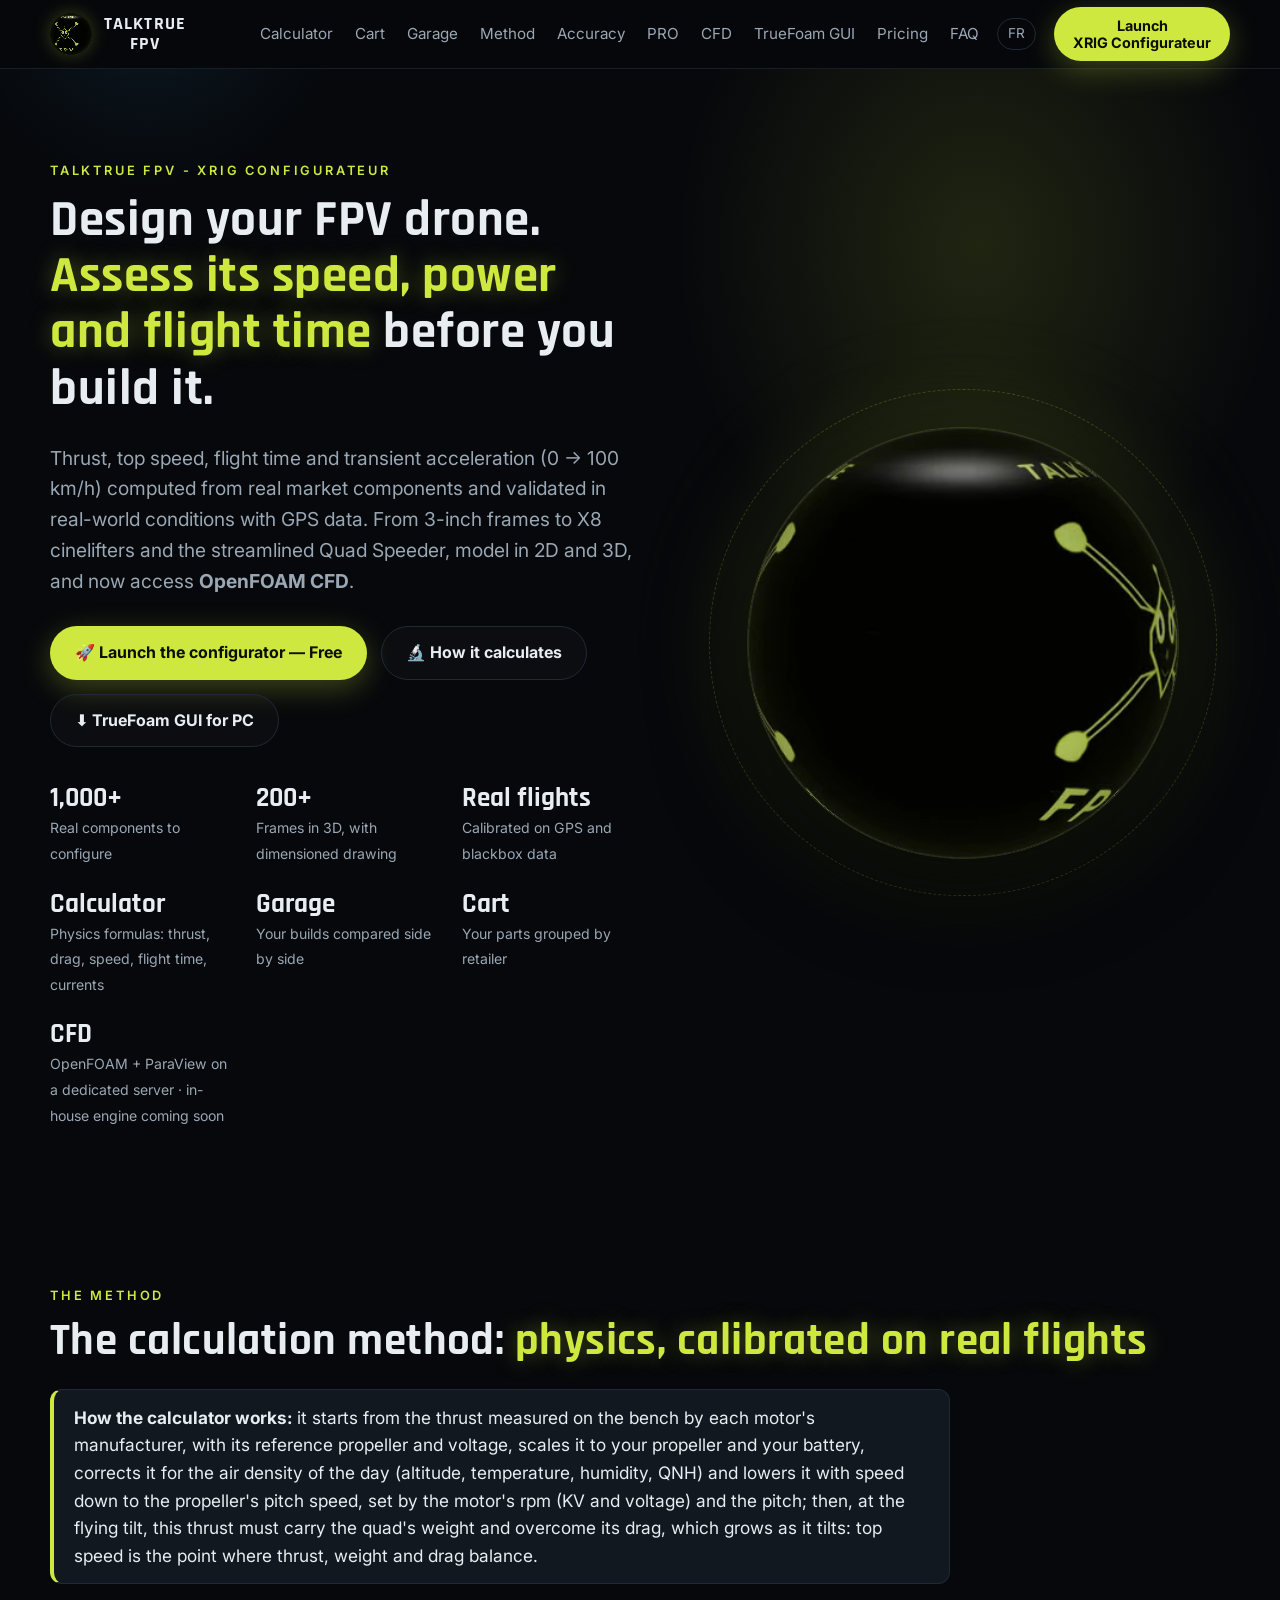
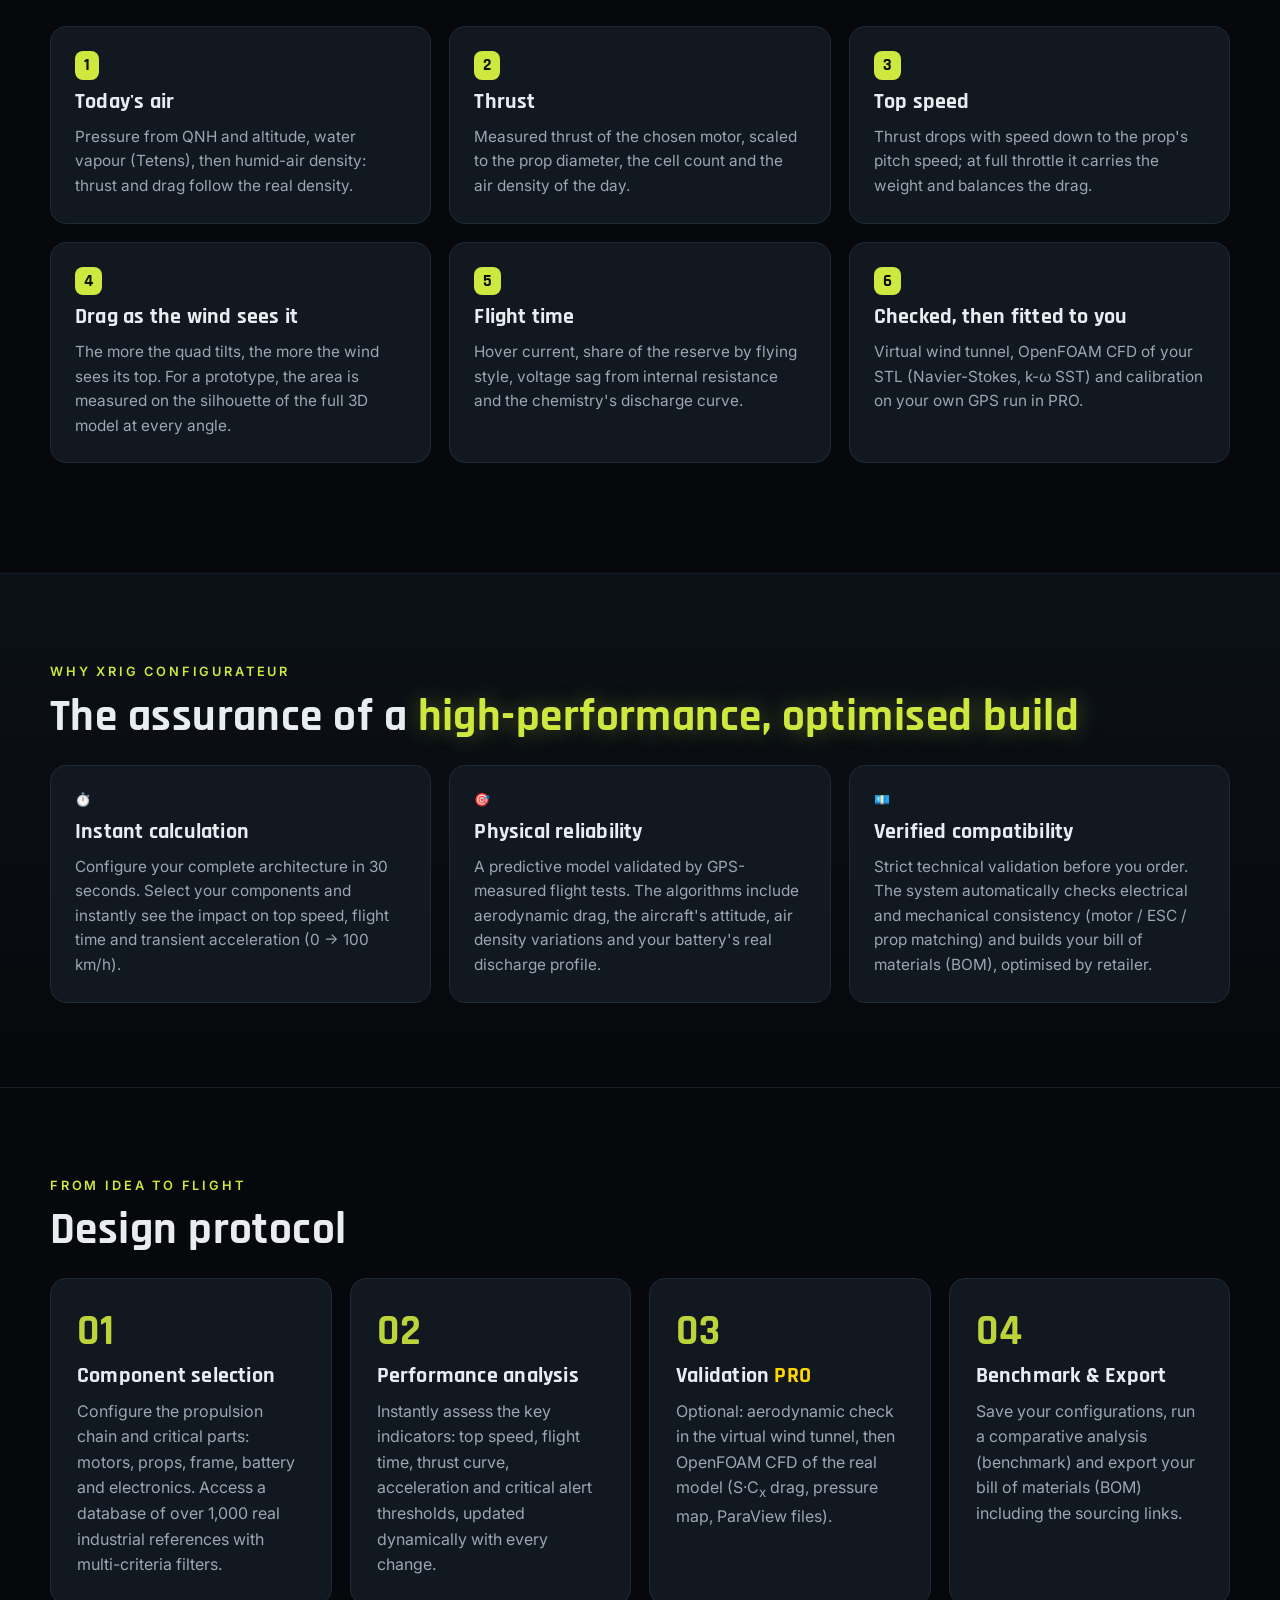
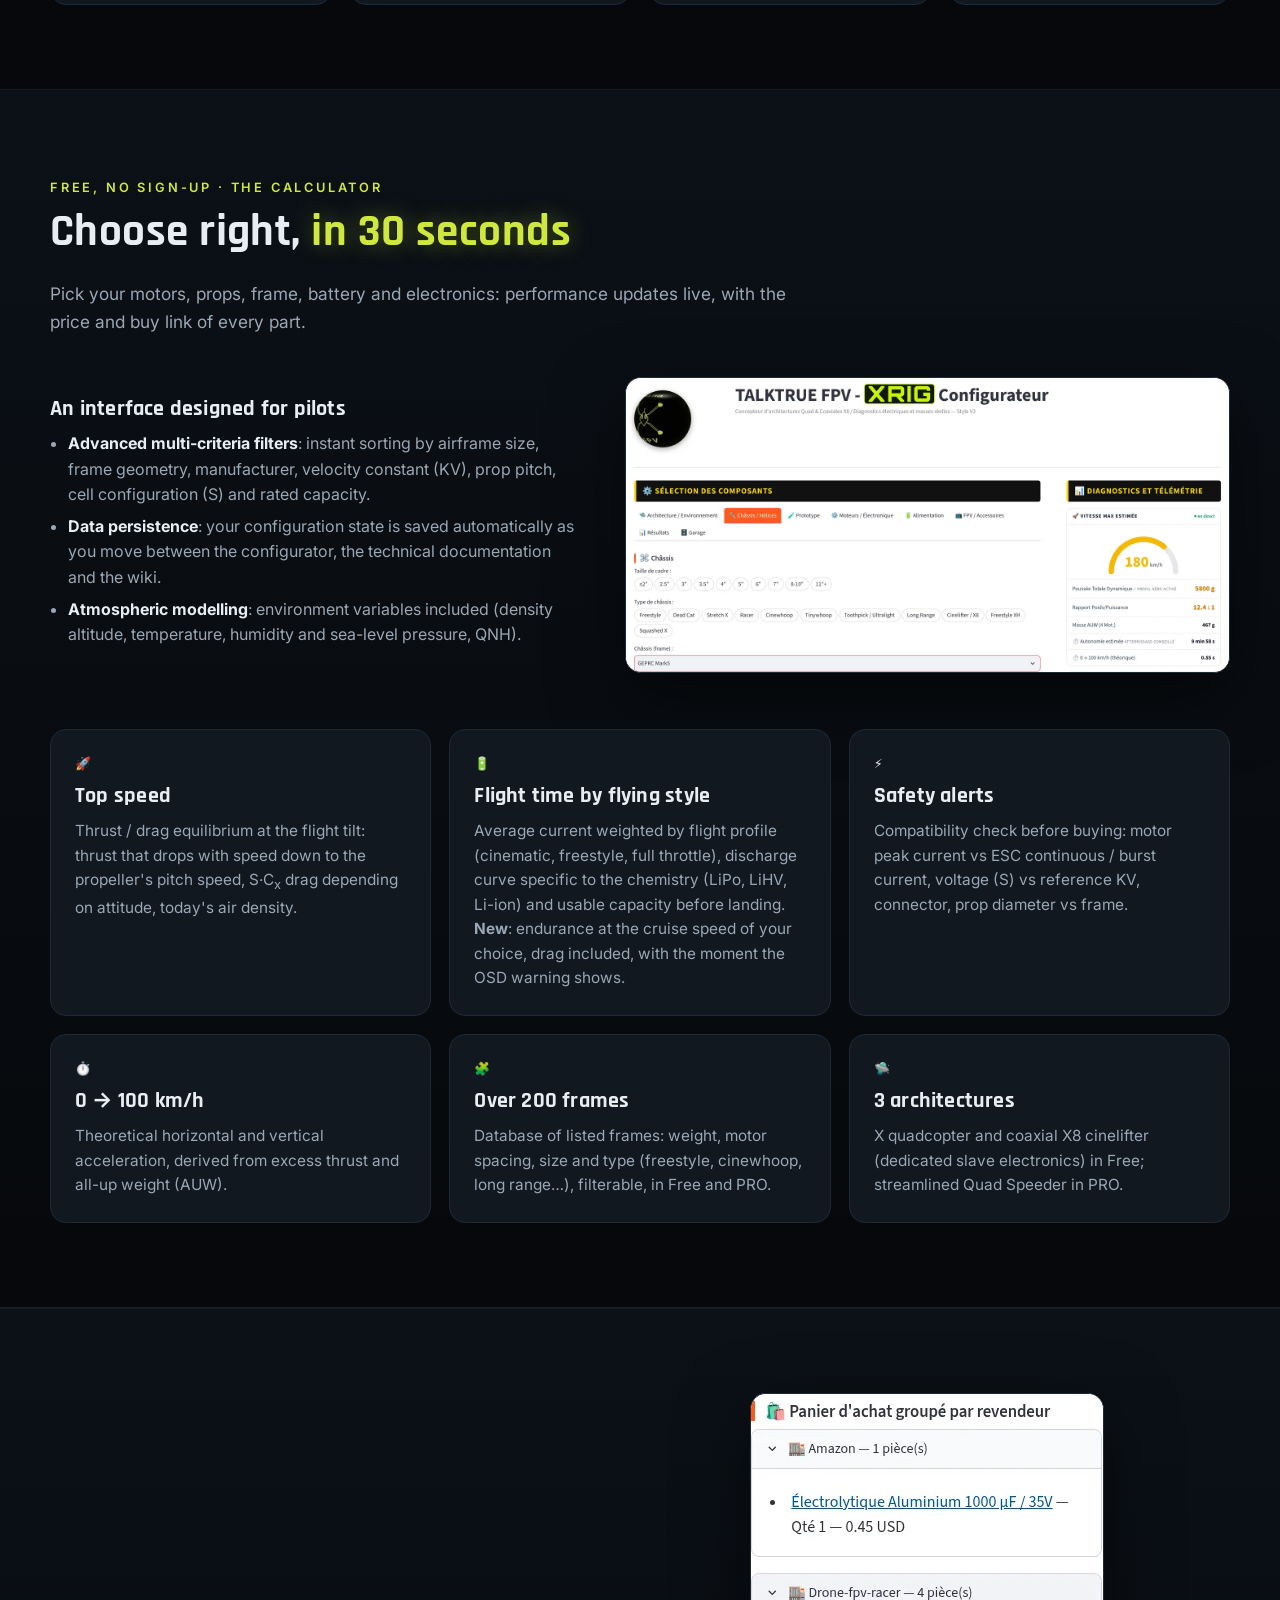
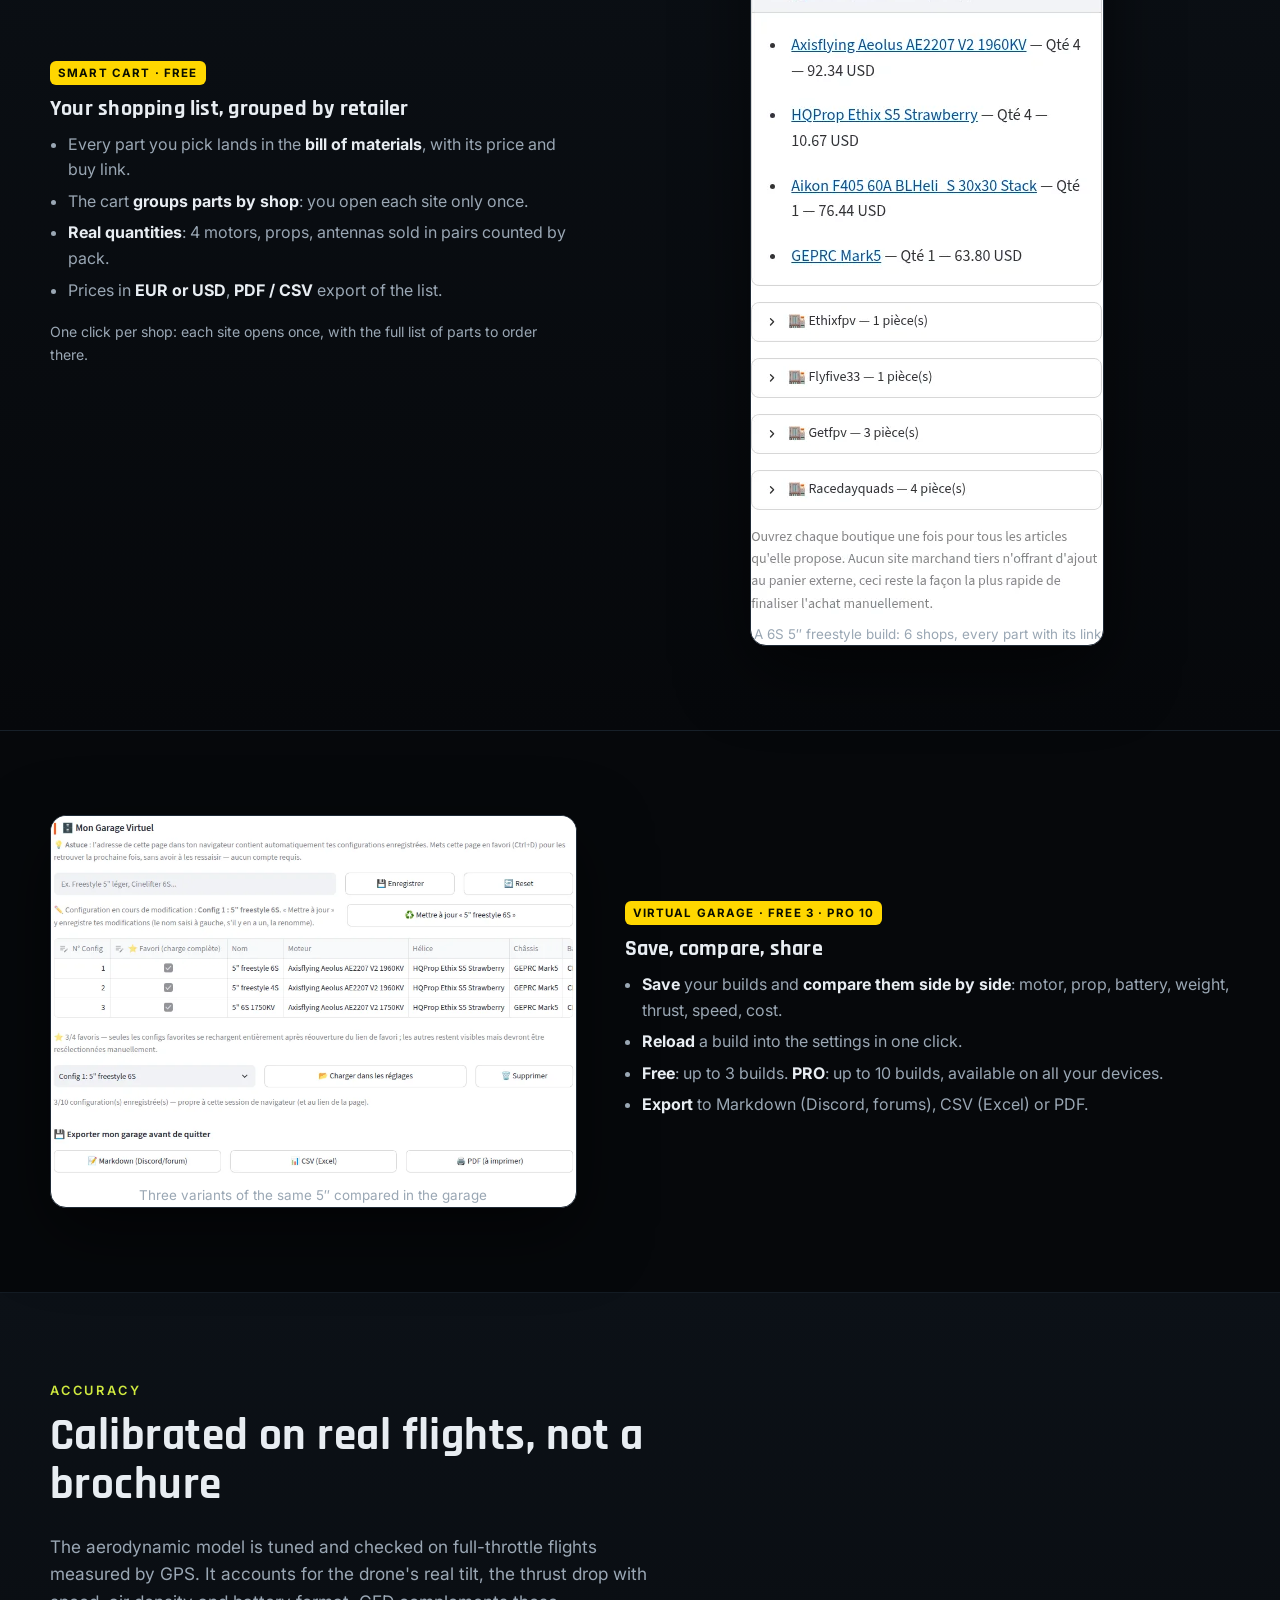
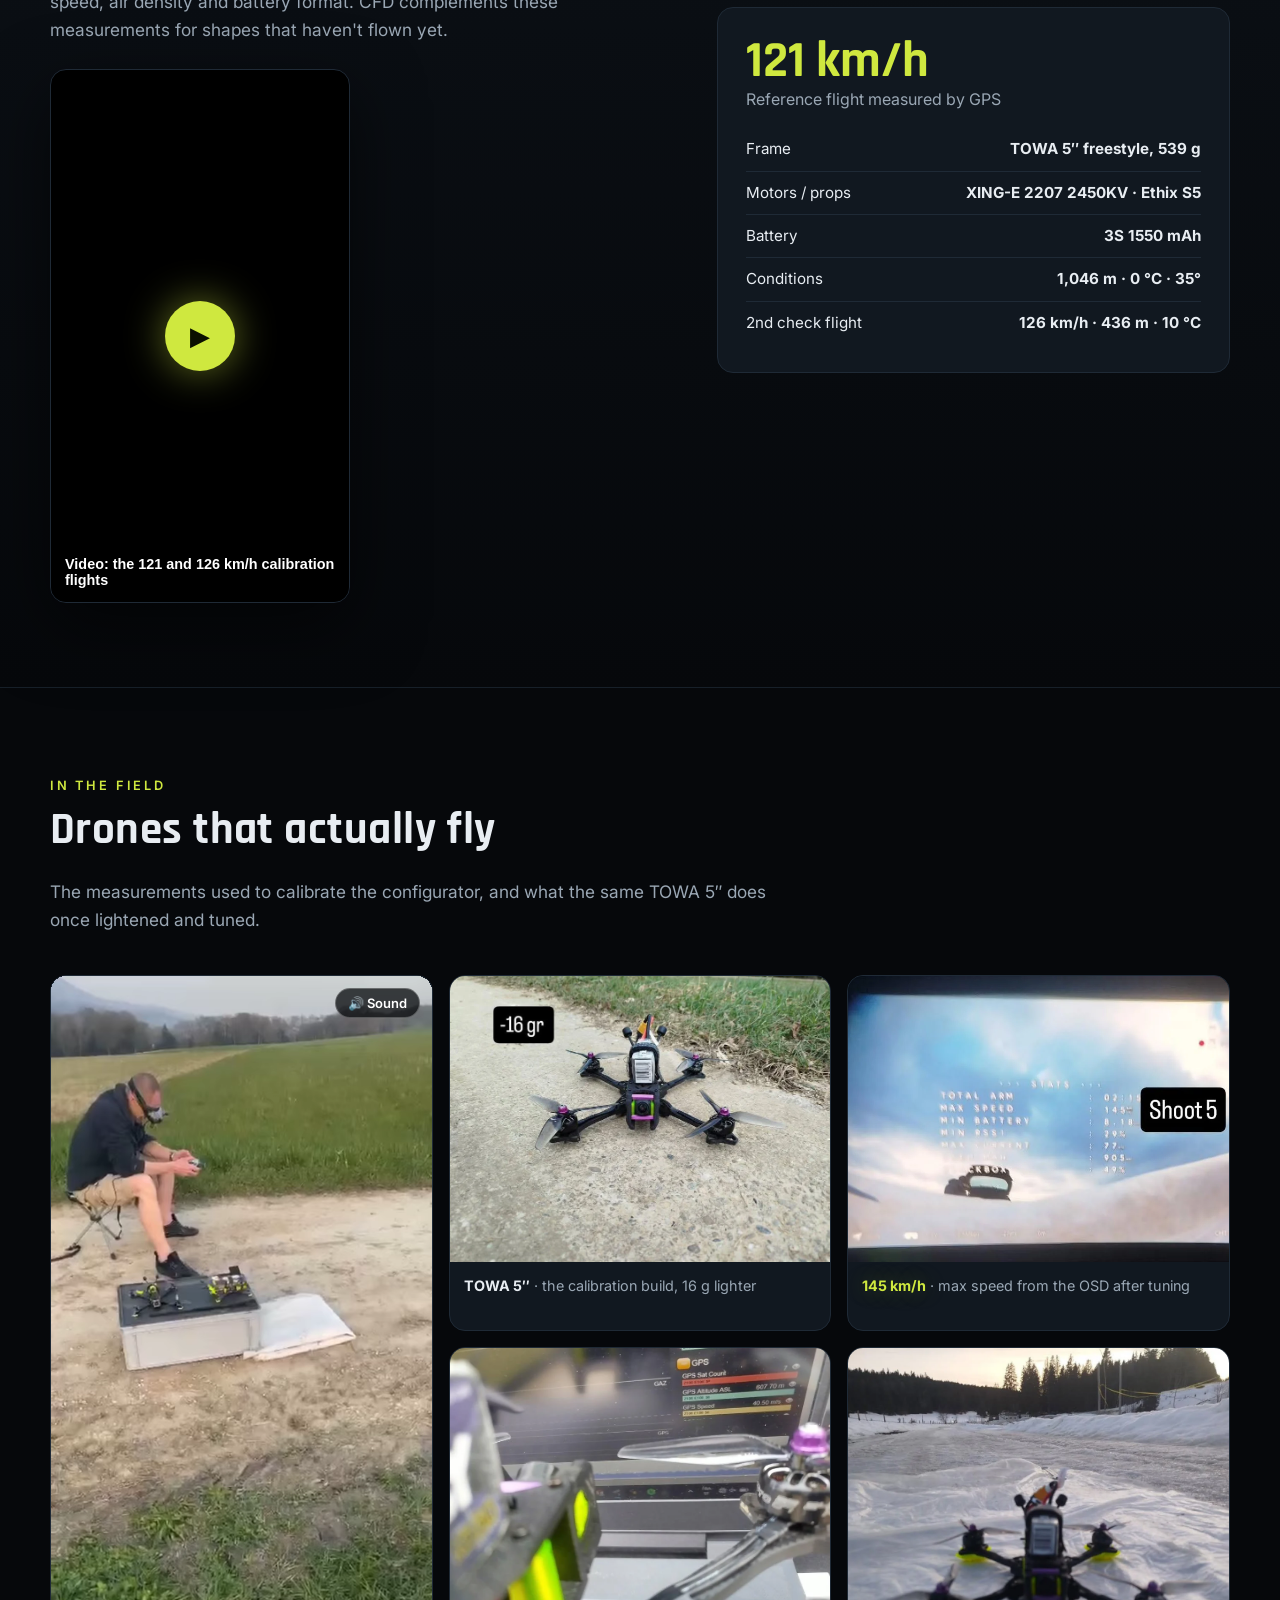
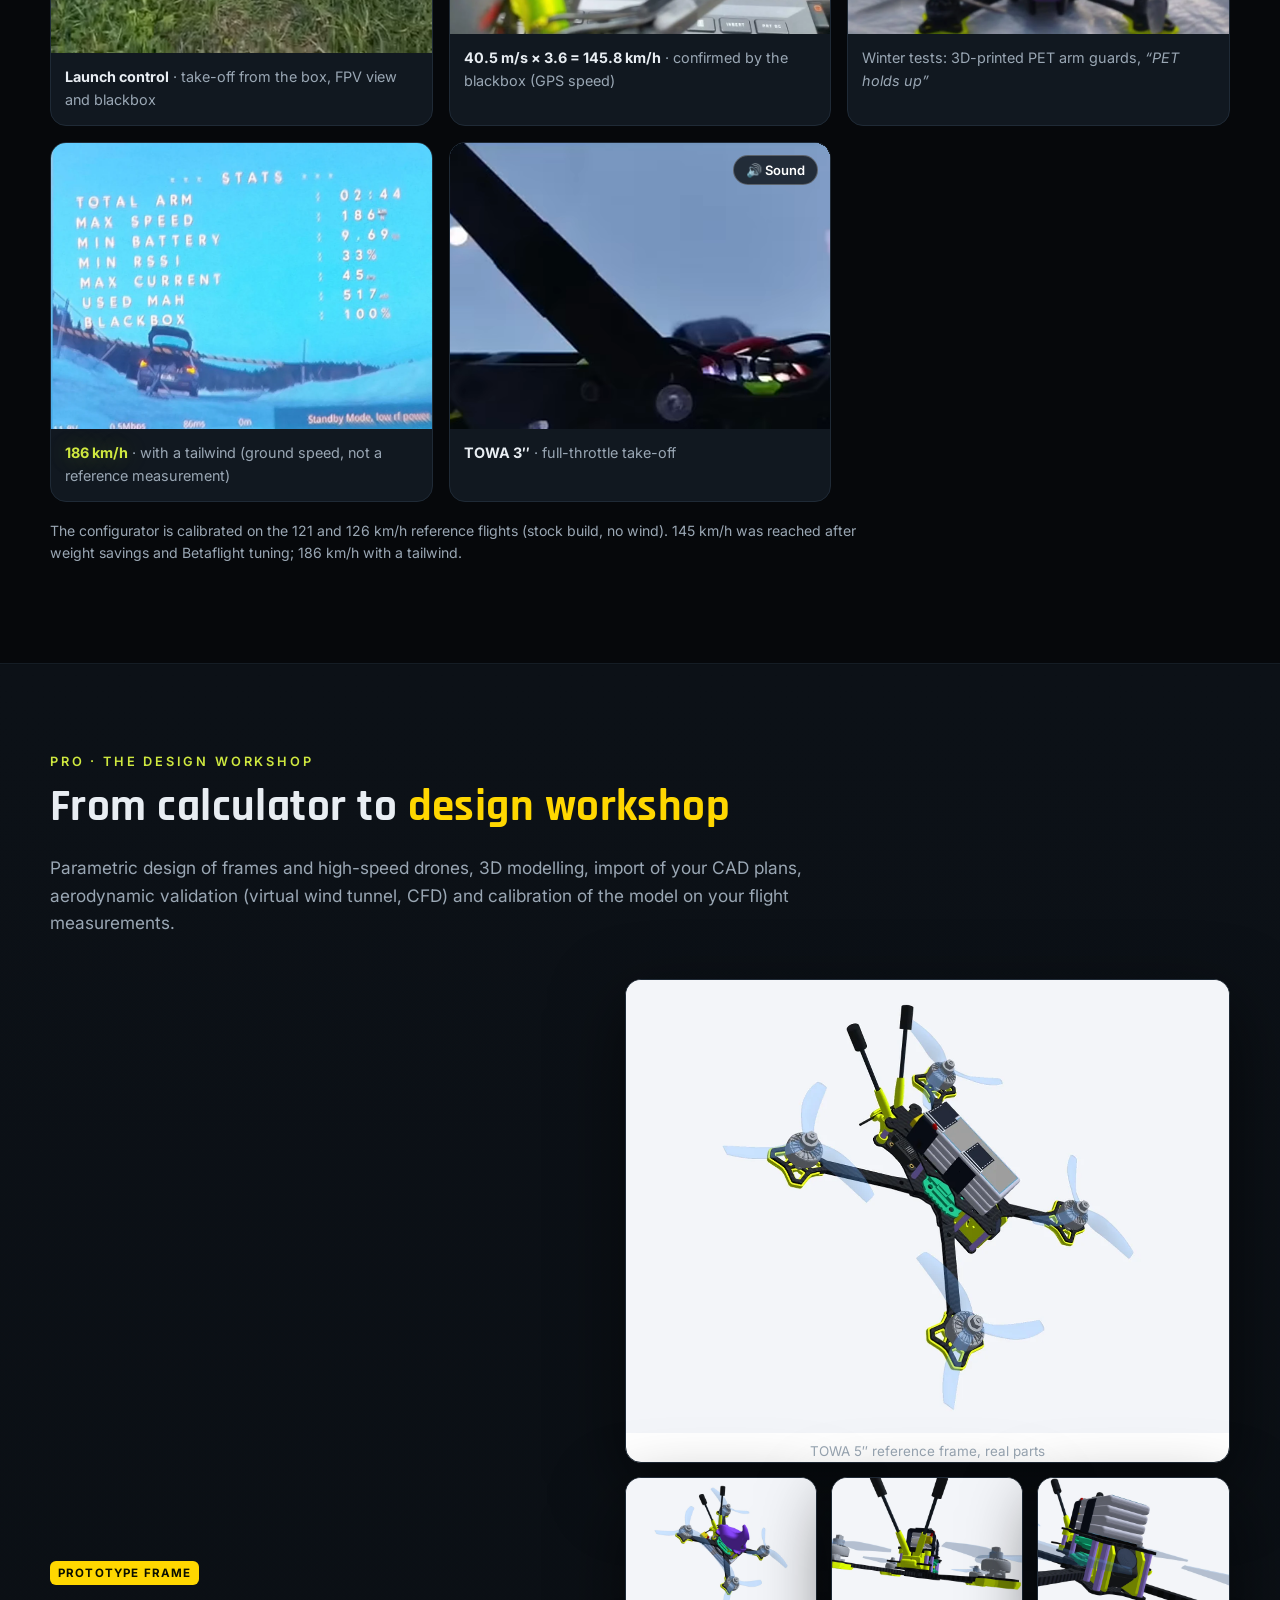
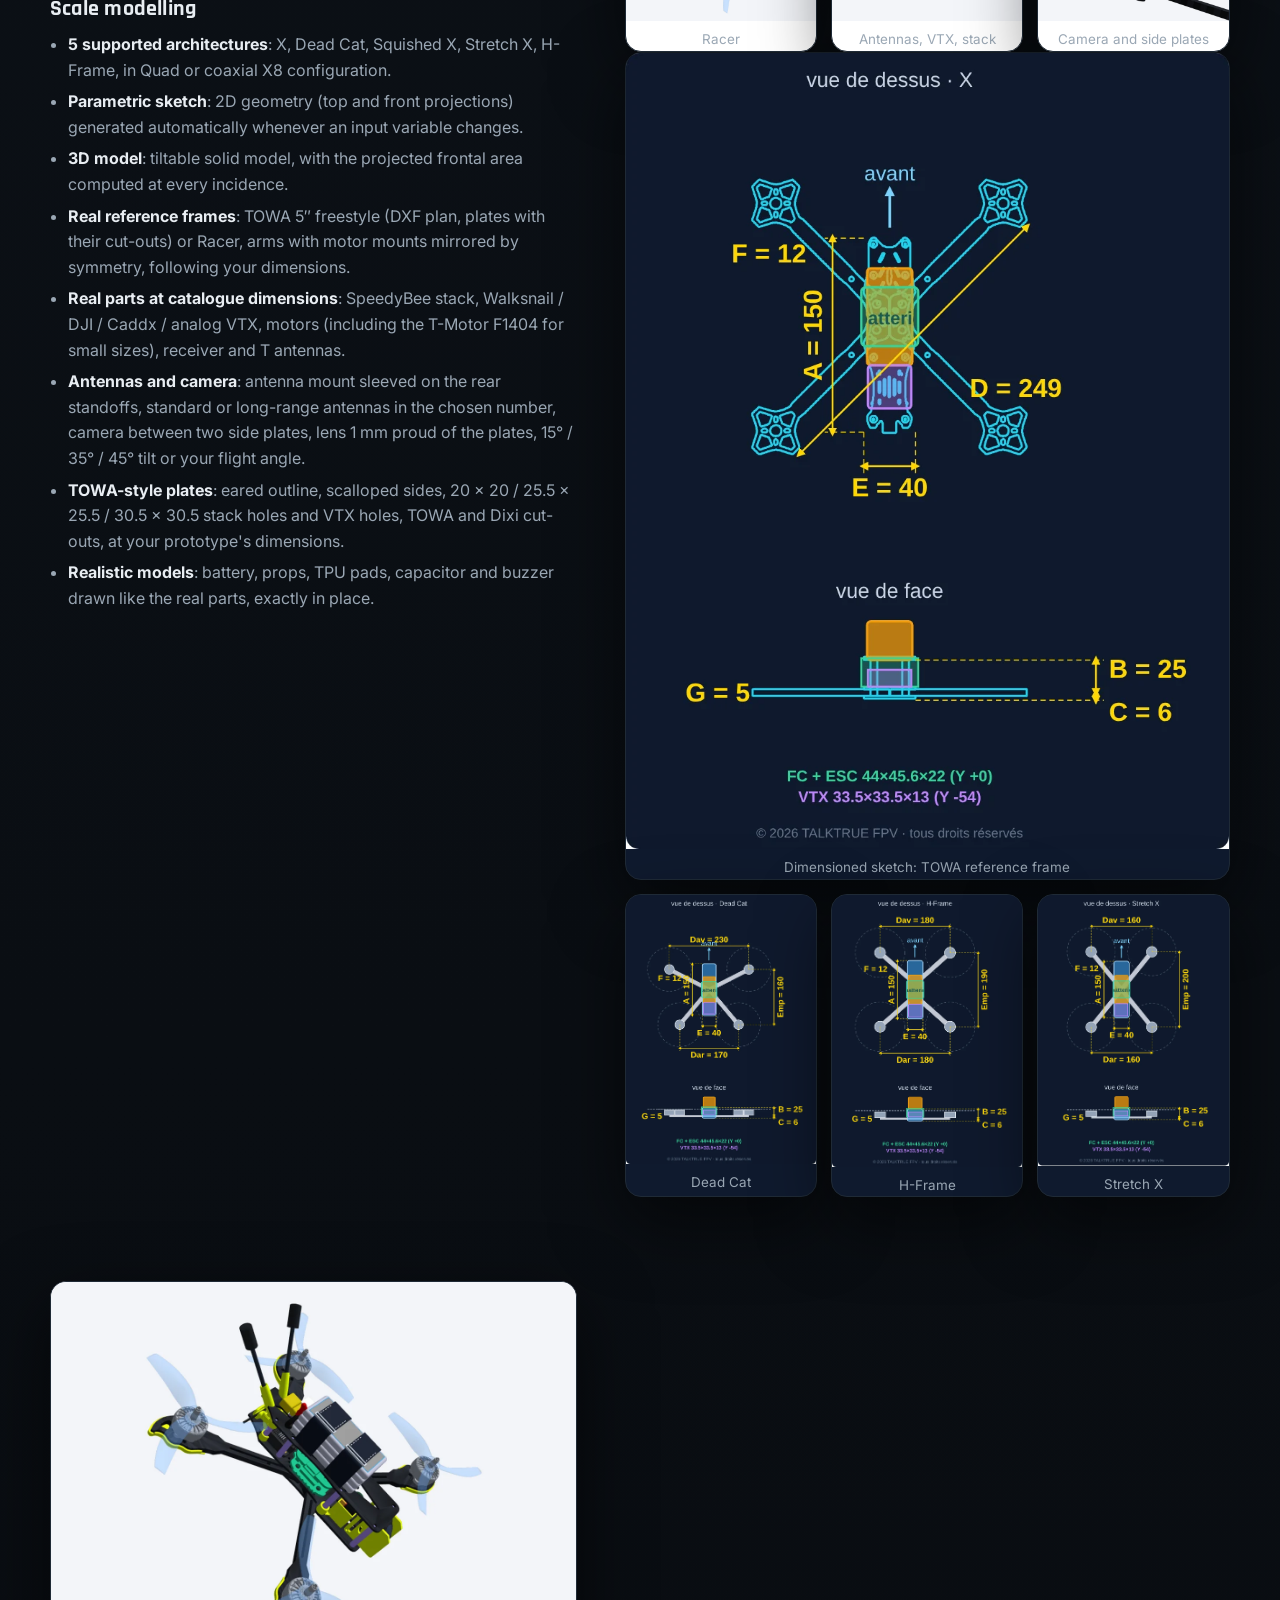
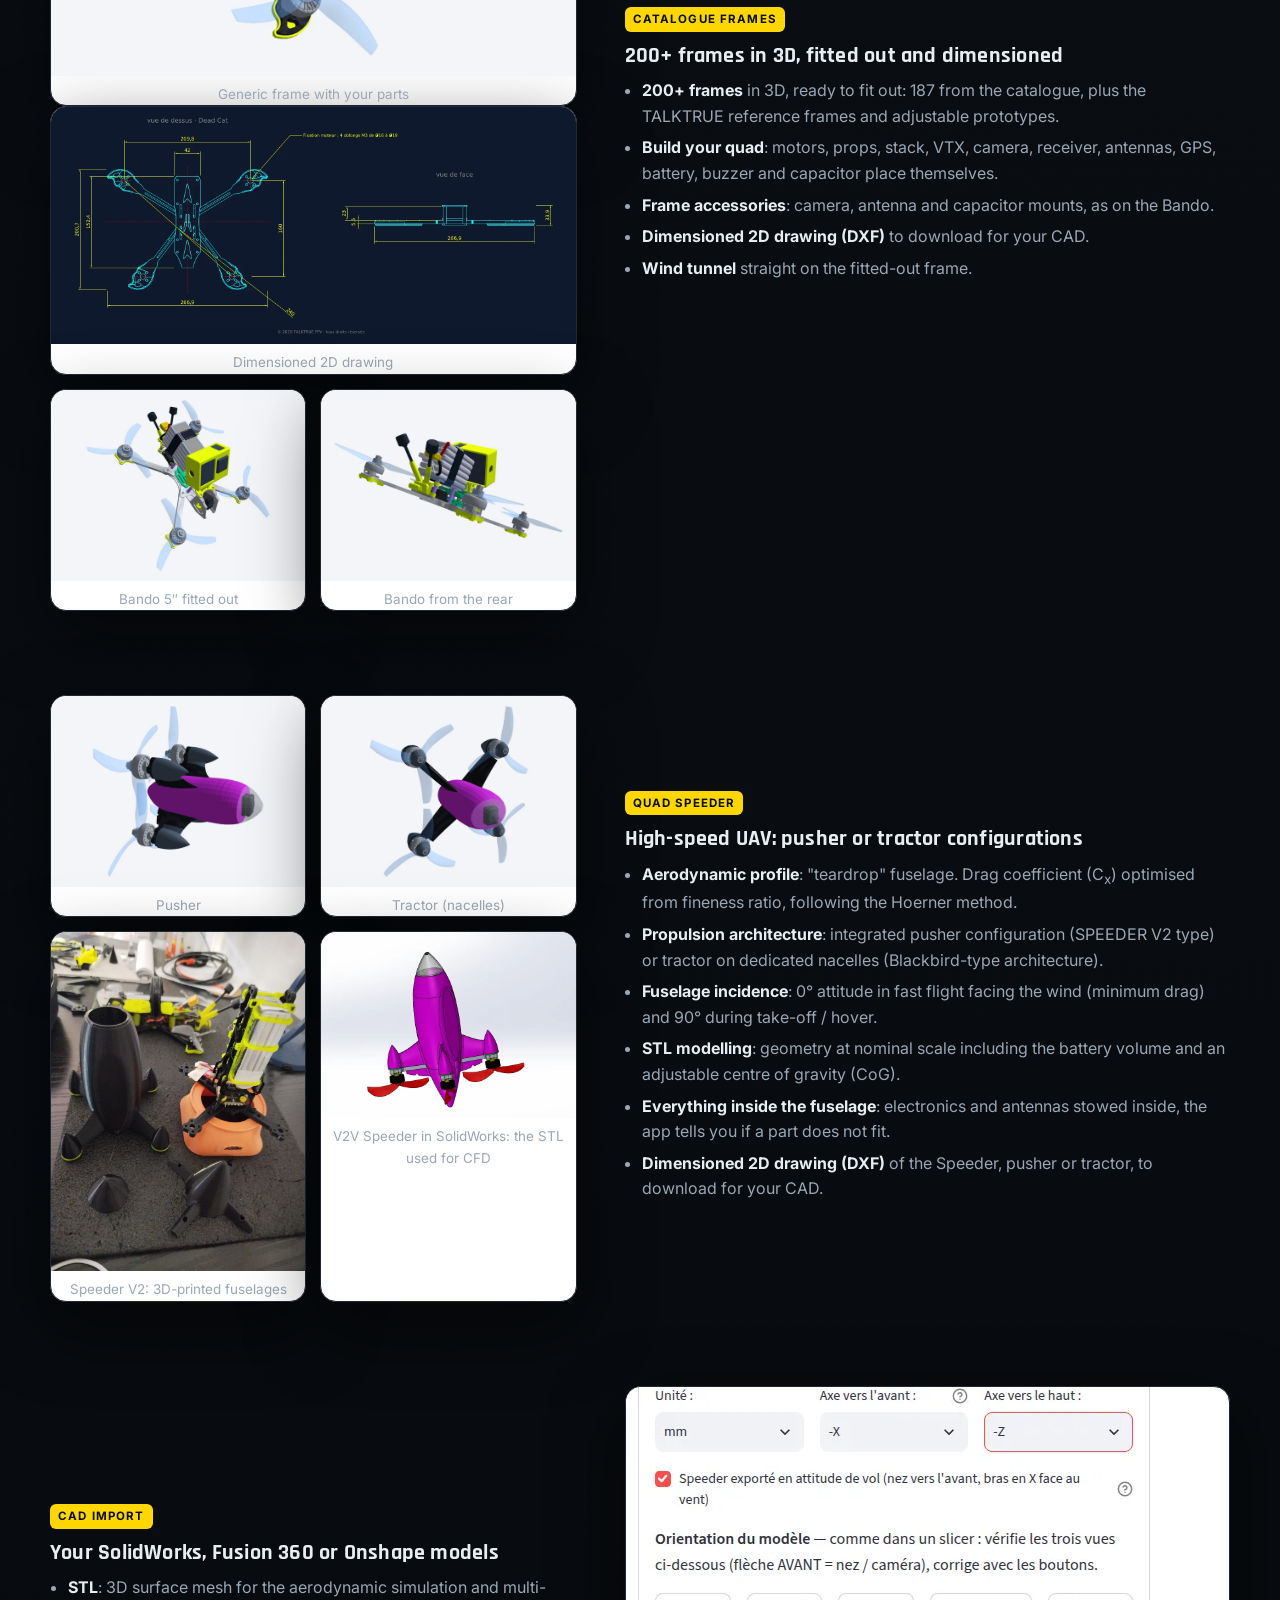
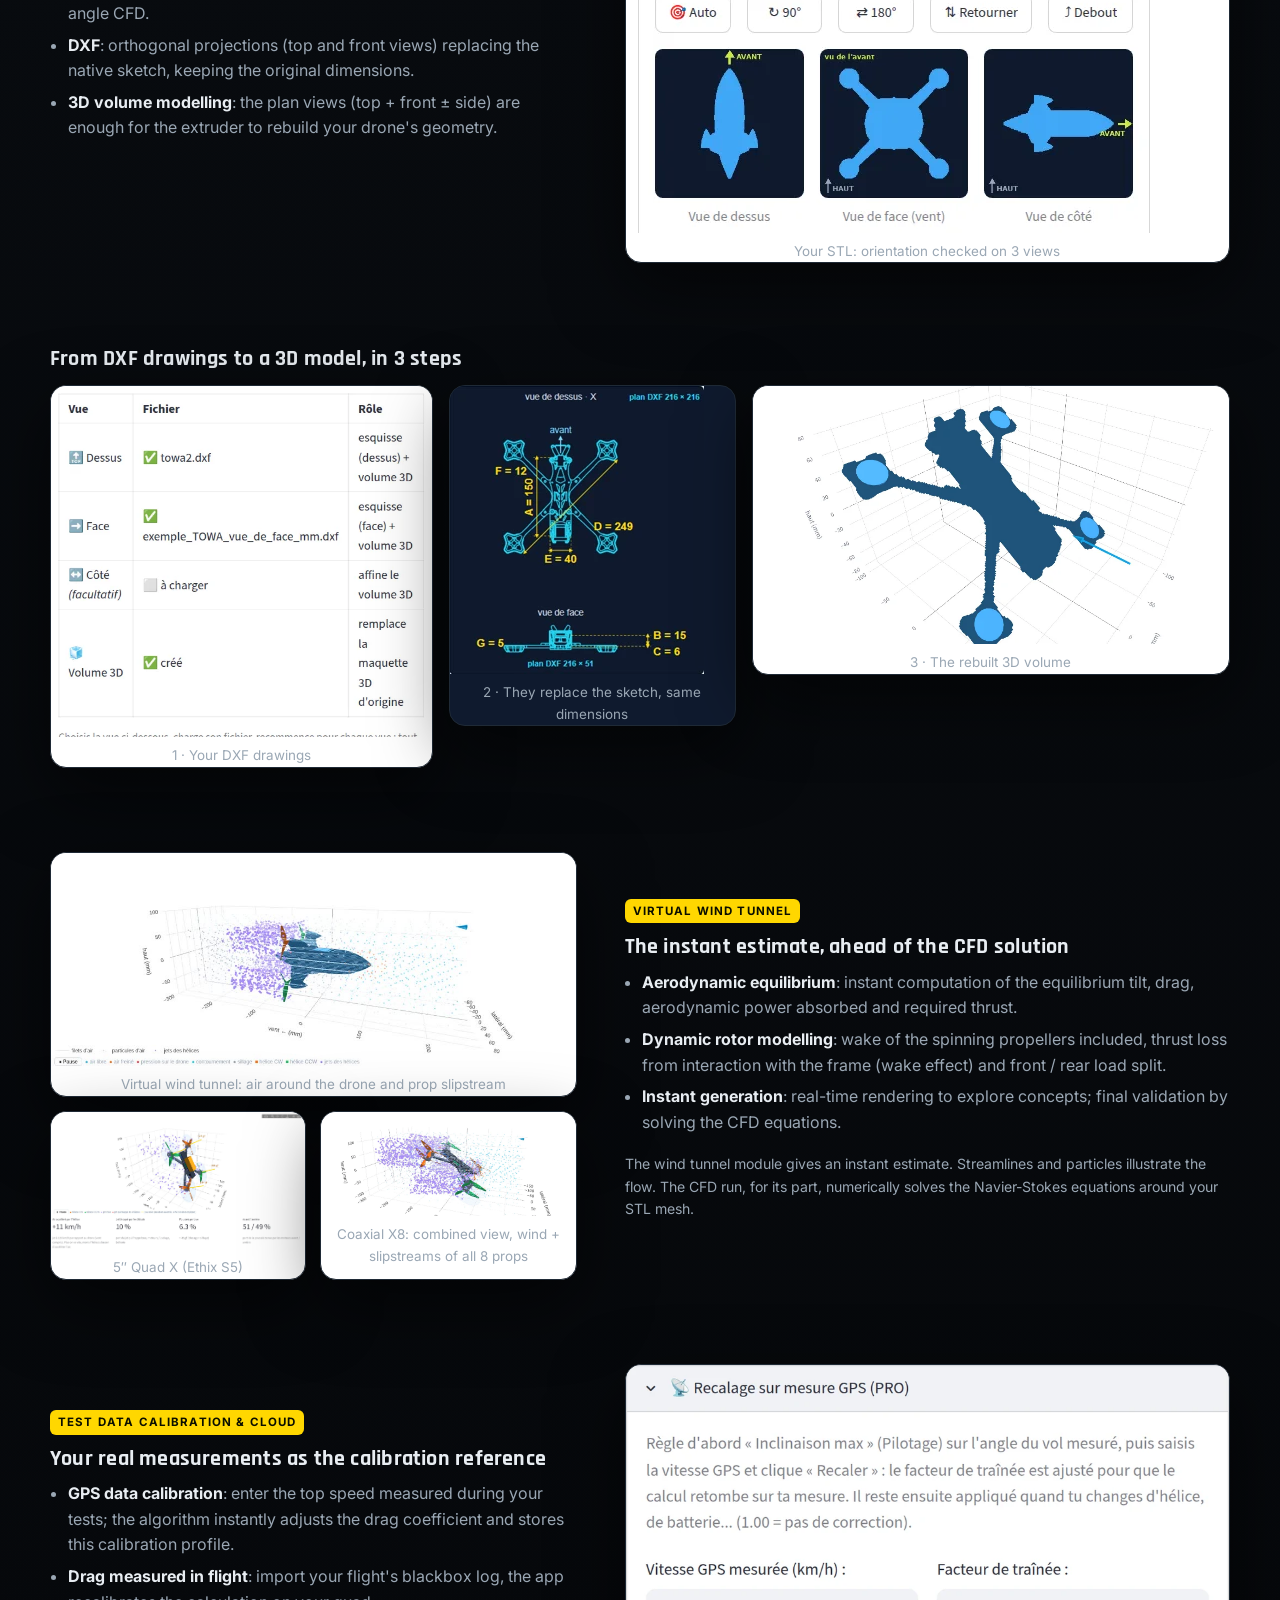
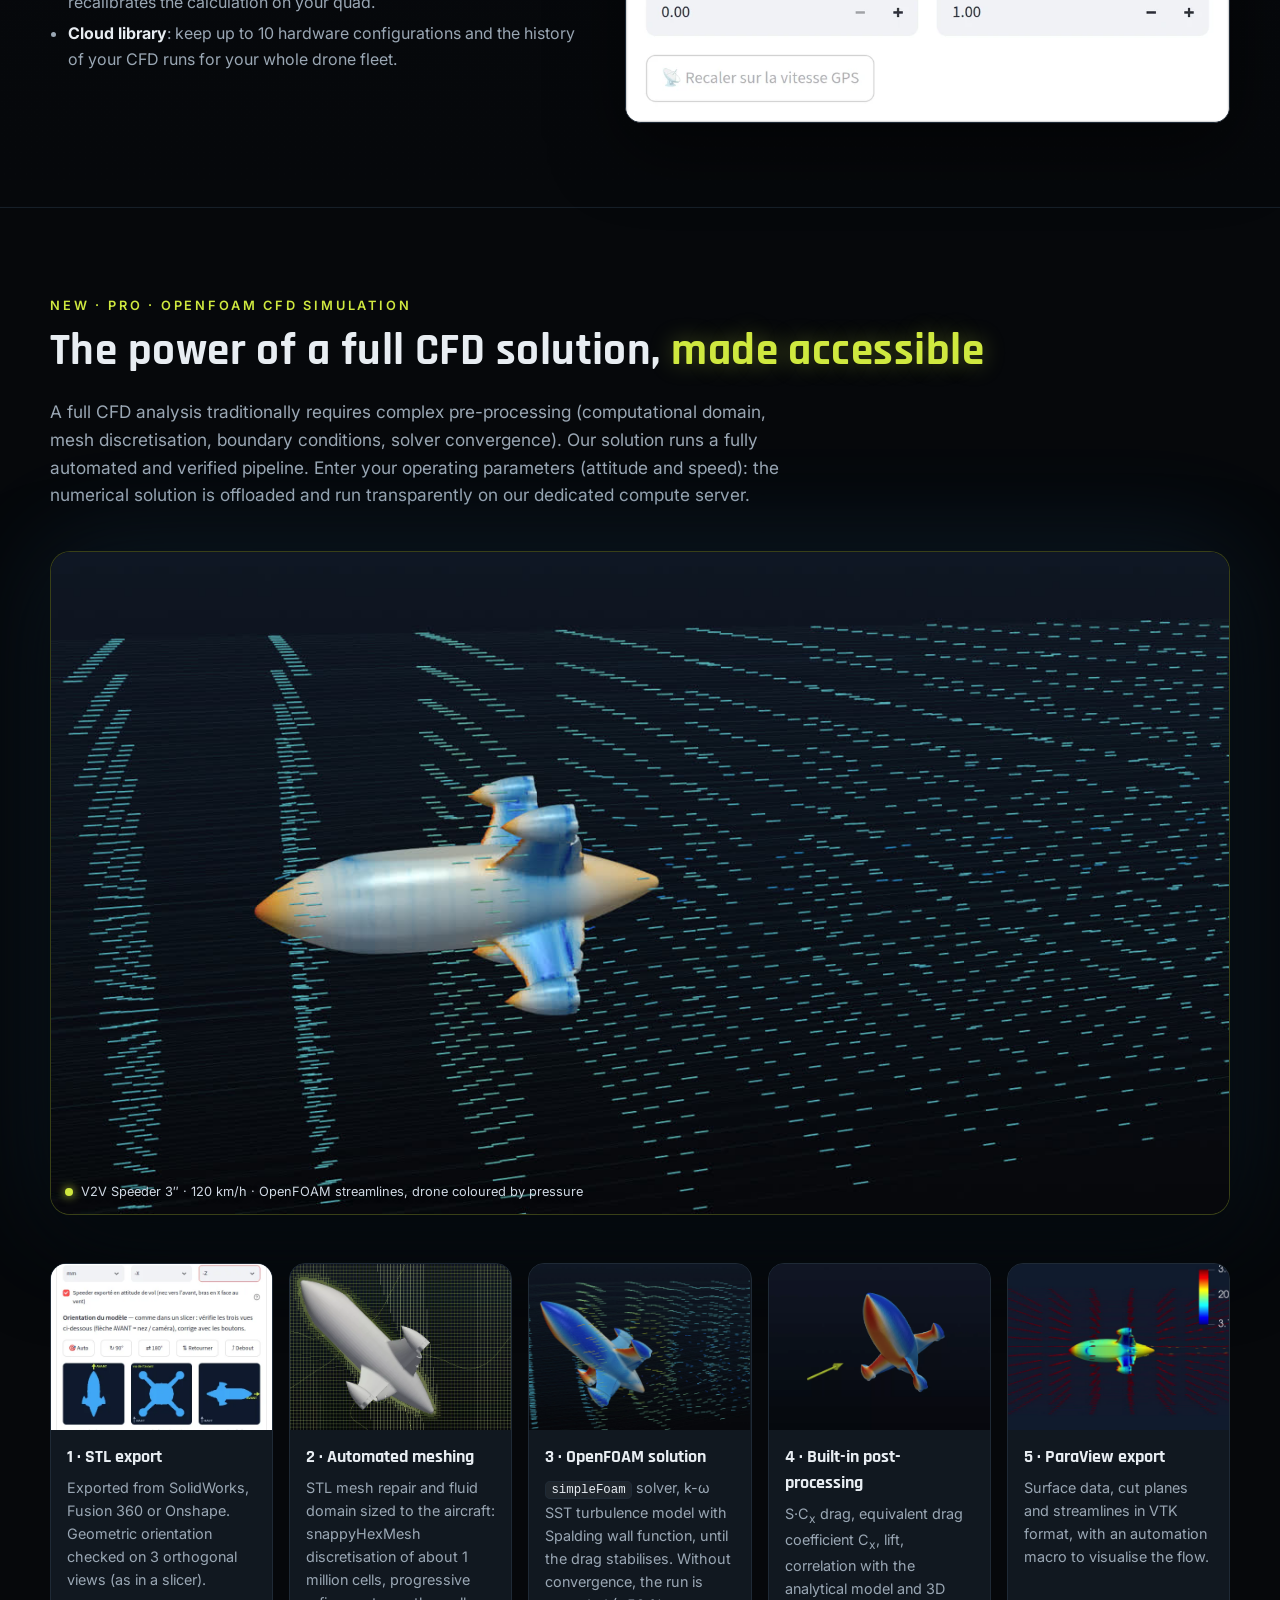
==== en/index.html @ 7ce77416 "Site : photos avec GoPro, plus de 200 chassis" ====
<!doctype html>
<html lang="en">
<head>
<meta charset="utf-8">
<meta name="viewport" content="width=device-width, initial-scale=1">
<title>TALKTRUE FPV - XRIG Configurateur — Design your FPV drone: speed, power, flight time and CFD</title>
<meta name="description" content="Design your FPV drone and assess its top speed, thrust and flight time in 30 s, with over 1,000 indexed components and over 200 frames, validated with GPS flight data. Cart grouped by retailer, build garage, and in PRO the wind tunnel and OpenFOAM CFD.">
<meta name="keywords" content="FPV calculator, FPV drone configurator, FPV simulator, FPV drone speed, drone battery flight time, motor prop thrust, FPV drone CFD, OpenFOAM drone, FPV drone drag, drone drag coefficient, ParaView, drone wind tunnel, FPV calculator, FPV drone simulator, FPV drone speed, FPV speeder, eCalc alternative">
<link rel="canonical" href="https://jschmiedd.github.io/en/">
<link rel="alternate" hreflang="fr" href="https://jschmiedd.github.io/">
<link rel="alternate" hreflang="en" href="https://jschmiedd.github.io/en/">
<link rel="alternate" hreflang="x-default" href="https://jschmiedd.github.io/">
<meta name="theme-color" content="#06080b">
<meta property="og:type" content="website">
<meta property="og:site_name" content="TALKTRUE FPV">
<meta property="og:locale" content="en_US">
<meta property="og:title" content="TALKTRUE FPV - XRIG Configurateur — Design your FPV drone. Assess it before you build it.">
<meta property="og:description" content="Speed, power and flight time of your FPV drone with over 1,000 indexed components, validated with GPS data. Plus the OpenFOAM CFD module on your STL.">
<meta property="og:url" content="https://jschmiedd.github.io/en/">
<meta property="og:image" content="https://jschmiedd.github.io/assets/og_en.jpg">
<meta name="twitter:card" content="summary_large_image">
<link rel="icon" href="/favicon.ico" sizes="48x48">
<link rel="icon" type="image/png" sizes="96x96" href="/assets/favicon-96.png">
<link rel="apple-touch-icon" href="/assets/apple-touch-icon.png">
<meta name="application-name" content="TALKTRUE FPV">
<meta name="apple-mobile-web-app-title" content="TALKTRUE FPV">
<link rel="preconnect" href="https://fonts.googleapis.com">
<link rel="preconnect" href="https://fonts.gstatic.com" crossorigin>
<link href="https://fonts.googleapis.com/css2?family=Inter:wght@400;600;700&family=Rajdhani:wght@600;700&display=swap" rel="stylesheet">
<link rel="stylesheet" href="../assets/style.css">
<script type="application/ld+json">
{
  "@context": "https://schema.org",
  "@type": "WebSite",
  "name": "TALKTRUE FPV",
  "alternateName": ["TalkTrue FPV", "TALKTRUE FPV - XRIG Configurateur"],
  "url": "https://jschmiedd.github.io/",
  "inLanguage": "en"
}
</script>
<script type="application/ld+json">
{
  "@context": "https://schema.org",
  "@type": "SoftwareApplication",
  "name": "TALKTRUE FPV - XRIG Configurateur",
  "applicationCategory": "EngineeringApplication",
  "operatingSystem": "Web",
  "url": "https://talktrue-simulateur-performences-v4.streamlit.app/",
  "inLanguage": "en",
  "description": "Automatic CFD simulation (OpenFOAM) of an FPV drone from its STL, plus a performance calculator: top speed, thrust, flight time, acceleration, safety alerts, prototype frame and Quad Speeder in 3D, STL and DXF import.",
  "offers": {"@type": "Offer", "price": "0", "priceCurrency": "EUR"},
  "image": "https://jschmiedd.github.io/assets/og_en.jpg"
}
</script>
<script type="application/ld+json">
{
  "@context": "https://schema.org",
  "@type": "FAQPage",
  "mainEntity": [
    {"@type": "Question", "name": "What is the TALKTRUE FPV CFD simulation?",
     "acceptedAnswer": {"@type": "Answer", "text": "A real simulation of the airflow around your drone, run with OpenFOAM (the open-source CFD software used in industry) from your STL file. Meshing, solving and checks are automatic. You get the drag area (S·Cd), the equivalent drag coefficient, a 3D pressure map and a file pack for ParaView."}},
    {"@type": "Question", "name": "Do I need to know OpenFOAM?",
     "acceptedAnswer": {"@type": "Answer", "text": "No. Upload your STL, choose the tilt and speed, and the TALKTRUE compute server does the rest: STL repair, domain, snappyHexMesh meshing, k-ω SST solve until convergence. Nothing to install."}},
    {"@type": "Question", "name": "How do I open the results in ParaView?",
     "acceptedAnswer": {"@type": "Answer", "text": "Every run comes with a zip for ParaView (free): drone surface, streamlines and a macro that makes the air flow. The illustrated step-by-step is in the app's user guide."}},
    {"@type": "Question", "name": "Is TALKTRUE FPV - XRIG Configurateur free?",
     "acceptedAnswer": {"@type": "Answer", "text": "Yes. The full calculator, over 200 frames, safety alerts, the cart grouped by retailer and a garage of 3 builds are free with no sign-up. PRO adds the online garage, the wind tunnel, CFD, the prototype frame, the Quad Speeder, 3D, STL/DXF import and GPS calibration."}},
    {"@type": "Question", "name": "Are the calculated speeds reliable?",
     "acceptedAnswer": {"@type": "Answer", "text": "The model is calibrated on real GPS-measured flights (TOWA 5-inch, 121 and 126 km/h) and accounts for the drone's tilt, air density and the real battery format. In PRO you can recalibrate on your own GPS measurement."}},
    {"@type": "Question", "name": "How is it different from eCalc?",
     "acceptedAnswer": {"@type": "Answer", "text": "eCalc is a reference for pure calculation. TALKTRUE FPV - XRIG Configurateur is a design platform: CFD of your own model, real parts with prices and shop links, a garage to compare builds, dimensioned sketches, 3D models and import of your CAD drawings."}}
  ]
}
</script>
</head>
<body>

<header class="entete">
  <div class="conteneur">
    <a class="marque" href="./" aria-label="TALKTRUE FPV, home">
      <video autoplay loop muted playsinline poster="../assets/logo_sphere_poster.jpg" aria-hidden="true">
        <source src="../assets/logo_sphere.webm" type="video/webm"><source src="../assets/logo_sphere.mp4" type="video/mp4">
      </video>
      <span class="marque-texte">TALKTRUE<br>FPV</span>
    </a>
    <nav class="menu" aria-label="Sections">
      <a href="#fonctions">Calculator</a>
      <a href="#panier">Cart</a>
      <a href="#garage">Garage</a>
      <a href="#method">Method</a>
      <a href="#calage">Accuracy</a>
      <a href="#premium">PRO</a>
      <a href="#cfd">CFD</a>
      <a href="#truefoam">TrueFoam GUI</a>
      <a href="#offres">Pricing</a>
      <a href="#faq">FAQ</a>
    </nav>
    <a class="langue" href="../" hreflang="fr" lang="fr">FR</a>
    <a class="bouton principal" href="https://talktrue-simulateur-performences-v4.streamlit.app/"><span class="deux-lignes">Launch<br>XRIG Configurateur</span></a>
  </div>
</header>

<main>
<section class="heros">
  <div class="conteneur grille">
    <div>
      <span class="sur">TALKTRUE FPV - XRIG Configurateur</span>
      <h1>Design your FPV drone. <span class="neon">Assess its speed, power and flight time</span> before you build it.</h1>
      <p class="accroche">Thrust, top speed, flight time and transient acceleration (0 → 100 km/h) computed from
        real market components and validated in real-world conditions with GPS data. From 3-inch frames to
        X8 cinelifters and the streamlined Quad Speeder, model in 2D and 3D, and now access
        <b>OpenFOAM CFD</b>.</p>
      <div class="actions">
        <a class="bouton principal" href="https://talktrue-simulateur-performences-v4.streamlit.app/">🚀 Launch the configurator — Free</a>
        <a class="bouton secondaire" href="#method">🔬 How it calculates</a>
        <a class="bouton secondaire" href="#truefoam">⬇️ TrueFoam GUI for PC</a>
      </div>
      <div class="chiffres">
        <div><b>1,000+</b><span>Real components to configure</span></div>
        <div><b>200+</b><span>Frames in 3D, with dimensioned drawing</span></div>
        <div><b>Real flights</b><span>Calibrated on GPS and blackbox data</span></div>
        <div><b>Calculator</b><span>Physics formulas: thrust, drag, speed, flight time, currents</span></div>
        <div><b>Garage</b><span>Your builds compared side by side</span></div>
        <div><b>Cart</b><span>Your parts grouped by retailer</span></div>
        <div><b>CFD</b><span>OpenFOAM + ParaView on a dedicated server · in-house engine coming soon</span></div>
      </div>
    </div>
    <div class="sphere">
      <video autoplay loop muted playsinline poster="../assets/logo_sphere_poster.jpg" aria-label="TALK TRUE FPV logo spinning">
        <source src="../assets/logo_sphere.webm" type="video/webm"><source src="../assets/logo_sphere.mp4" type="video/mp4">
      </video>
    </div>
  </div>
</section>

<section id="method" class="methode">
  <div class="conteneur">
    <span class="sur">The method</span>
    <h2>The calculation method: <span class="neon">physics, calibrated on real flights</span></h2>
    <p class="principe"><b>How the calculator works:</b> it starts from the thrust measured on the bench by each
      motor's manufacturer, with its reference propeller and voltage, scales it to your propeller and your battery,
      corrects it for the air density of the day (altitude, temperature, humidity, QNH) and lowers it with speed down to the propeller's pitch speed, set by the motor's rpm (KV and voltage) and the pitch; then, at
      the flying tilt, this thrust must carry the quad's weight and overcome its drag, which grows as it tilts: top speed
      is the point where thrust, weight and drag balance.</p>
    <div class="cartes">
      <div class="carte"><span class="num">1</span><h3>Today's air</h3><p>Pressure from QNH and altitude, water vapour
        (Tetens), then humid-air density: thrust and drag follow the real density.</p></div>
      <div class="carte"><span class="num">2</span><h3>Thrust</h3><p>Measured thrust of the chosen motor, scaled to the
        prop diameter, the cell count and the air density of the day.</p></div>
      <div class="carte"><span class="num">3</span><h3>Top speed</h3><p>Thrust drops with speed down to the prop's pitch
        speed; at full throttle it carries the weight and balances the drag.</p></div>
      <div class="carte"><span class="num">4</span><h3>Drag as the wind sees it</h3><p>The more the quad tilts, the more
        the wind sees its top. For a prototype, the area is measured on the silhouette of the full 3D model at every
        angle.</p></div>
      <div class="carte"><span class="num">5</span><h3>Flight time</h3><p>Hover current, share of the reserve by flying
        style, voltage sag from internal resistance and the chemistry's discharge curve.</p></div>
      <div class="carte"><span class="num">6</span><h3>Checked, then fitted to you</h3><p>Virtual wind tunnel, OpenFOAM CFD
        of your STL (Navier-Stokes, k-ω SST) and calibration on your own GPS run in PRO.</p></div>
    </div>
    <div class="liens">
    </div>
  </div>
</section>

<section id="piliers" class="alterne">
  <div class="conteneur">
    <span class="sur">Why XRIG Configurateur</span>
    <h2>The assurance of a <span class="neon">high-performance, optimised build</span></h2>
    <div class="cartes">
      <div class="carte"><div class="icone">⏱️</div><h3>Instant calculation</h3><p>Configure your complete architecture in 30 seconds. Select your components and instantly see the impact on top speed, flight time and transient acceleration (0 → 100 km/h).</p></div>
      <div class="carte"><div class="icone">🎯</div><h3>Physical reliability</h3><p>A predictive model validated by GPS-measured flight tests. The algorithms include aerodynamic drag, the aircraft's attitude, air density variations and your battery's real discharge profile.</p></div>
      <div class="carte"><div class="icone">💶</div><h3>Verified compatibility</h3><p>Strict technical validation before you order. The system automatically checks electrical and mechanical consistency (motor / ESC / prop matching) and builds your bill of materials (BOM), optimised by retailer.</p></div>
    </div>
  </div>
</section>

<section id="parcours">
  <div class="conteneur">
    <span class="sur">From idea to flight</span>
    <h2>Design protocol</h2>
    <div class="etapes quatre">
      <div class="etape"><h3>Component selection</h3><p>Configure the propulsion chain and critical parts: motors, props, frame, battery and electronics. Access a database of over 1,000 real industrial references with multi-criteria filters.</p></div>
      <div class="etape"><h3>Performance analysis</h3><p>Instantly assess the key indicators: top speed, flight time, thrust curve, acceleration and critical alert thresholds, updated dynamically with every change.</p></div>
      <div class="etape"><h3>Validation <span class="or">PRO</span></h3><p>Optional: aerodynamic check in the virtual wind tunnel, then OpenFOAM CFD of the real model (S·C<sub>x</sub> drag, pressure map, ParaView files).</p></div>
      <div class="etape"><h3>Benchmark &amp; Export</h3><p>Save your configurations, run a comparative analysis (benchmark) and export your bill of materials (BOM) including the sourcing links.</p></div>
    </div>
  </div>
</section>

<section id="fonctions" class="alterne">
  <div class="conteneur">
    <span class="sur">Free, no sign-up · the calculator</span>
    <h2>Choose right, <span class="neon">in 30 seconds</span></h2>
    <p class="intro">Pick your motors, props, frame, battery and electronics: performance updates live,
      with the price and buy link of every part.</p>
    <div class="fonction" style="margin-bottom:56px">
      <div>
        <h3>An interface designed for pilots</h3>
        <ul>
          <li><b>Advanced multi-criteria filters</b>: instant sorting by airframe size, frame geometry, manufacturer, velocity constant (KV), prop pitch, cell configuration (S) and rated capacity.</li>
          <li><b>Data persistence</b>: your configuration state is saved automatically as you move between the configurator, the technical documentation and the wiki.</li>
          <li><b>Atmospheric modelling</b>: environment variables included (density altitude, temperature, humidity and sea-level pressure, QNH).</li>
        </ul>
      </div>
      <figure class="visuel"><img src="../assets/guide/01_apercu.webp" width="1480" height="720" loading="lazy" alt="TALKTRUE FPV - XRIG Configurateur interface: component selection and diagnostics"></figure>
    </div>
  
    <div class="cartes">
      <div class="carte"><div class="icone">🚀</div><h3>Top speed</h3><p>Thrust / drag equilibrium at the flight tilt: thrust that drops with speed down to the propeller's pitch speed, S·C<sub>x</sub> drag depending on attitude, today's air density.</p></div>
      <div class="carte"><div class="icone">🔋</div><h3>Flight time by flying style</h3><p>Average current weighted by flight profile (cinematic, freestyle, full throttle), discharge curve specific to the chemistry (LiPo, LiHV, Li-ion) and usable capacity before landing. <b>New</b>: endurance at the cruise speed of your choice, drag included, with the moment the OSD warning shows.</p></div>
      <div class="carte"><div class="icone">⚡</div><h3>Safety alerts</h3><p>Compatibility check before buying: motor peak current vs ESC continuous / burst current, voltage (S) vs reference KV, connector, prop diameter vs frame.</p></div>
      <div class="carte"><div class="icone">⏱️</div><h3>0 → 100 km/h</h3><p>Theoretical horizontal and vertical acceleration, derived from excess thrust and all-up weight (AUW).</p></div>
      <div class="carte"><div class="icone">🧩</div><h3>Over 200 frames</h3><p>Database of listed frames: weight, motor spacing, size and type (freestyle, cinewhoop, long range…), filterable, in Free and PRO.</p></div>
      <div class="carte"><div class="icone">🛸</div><h3>3 architectures</h3><p>X quadcopter and coaxial X8 cinelifter (dedicated slave electronics) in Free; streamlined Quad Speeder in PRO.</p></div>
    </div>

    </div>
</section>

<section id="panier" class="alterne">
  <div class="conteneur">
    <div class="fonction">
      <div>
        <span class="badge">Smart cart · Free</span>
        <h3>Your shopping list, grouped by retailer</h3>
        <ul>
          <li>Every part you pick lands in the <b>bill of materials</b>, with its price and buy link.</li>
          <li>The cart <b>groups parts by shop</b>: you open each site only once.</li>
          <li><b>Real quantities</b>: 4 motors, props, antennas sold in pairs counted by pack.</li>
          <li>Prices in <b>EUR or USD</b>, <b>PDF / CSV</b> export of the list.</li>
        </ul>
        <p class="note">One click per shop: each site opens once, with the full list of parts to order there.</p>
      </div>
      <figure class="visuel" style="max-width:430px;justify-self:center"><img src="../assets/guide/panier.webp" width="352" height="822" loading="lazy" alt="FPV configurator shopping cart grouped by retailer, with quantities, prices and links"><figcaption>A 6S 5″ freestyle build: 6 shops, every part with its link</figcaption></figure>
    </div>
  </div>
</section>

<section id="garage">
  <div class="conteneur">
    <div class="fonction inverse">
      <div>
        <span class="badge">Virtual garage · Free 3 · PRO 10</span>
        <h3>Save, compare, share</h3>
        <ul>
          <li><b>Save</b> your builds and <b>compare them side by side</b>: motor, prop, battery, weight, thrust, speed, cost.</li>
          <li><b>Reload</b> a build into the settings in one click.</li>
          <li><b>Free</b>: up to 3 builds. <b>PRO</b>: up to 10 builds, available on all your devices.</li>
          <li><b>Export</b> to Markdown (Discord, forums), CSV (Excel) or PDF.</li>
        </ul>
      </div>
      <figure class="visuel"><img src="../assets/guide/garage.webp" width="935" height="644" loading="lazy" alt="Virtual garage: three FPV drone builds compared side by side"><figcaption>Three variants of the same 5″ compared in the garage</figcaption></figure>
    </div>
  </div>
</section>

<section id="calage" class="alterne">
  <div class="conteneur calage">
    <div>
      <span class="sur">Accuracy</span>
      <h2>Calibrated on real flights, not a brochure</h2>
      <p class="intro" style="margin-bottom:0">The aerodynamic model is tuned and checked on full-throttle flights
        measured by GPS. It accounts for the drone's real tilt, the thrust drop with speed, air density
        and battery format. CFD complements these measurements for
        shapes that haven't flown yet.</p>
      <button class="yt" type="button" data-id="ztDsRqPz8Mc" aria-label="Play the video of the 121 and 126 km/h flights"
        style="background-image:url('https://i.ytimg.com/vi/ztDsRqPz8Mc/hqdefault.jpg')">
        <span class="lecture" aria-hidden="true">▶</span><span class="yt-legende">Video: the 121 and 126 km/h calibration flights</span>
      </button>
    </div>
    <div class="mesure">
      <div class="grand">121 km/h</div>
      <p style="color:var(--doux)">Reference flight measured by GPS</p>
      <table>
        <tr><td>Frame</td><td>TOWA 5″ freestyle, 539 g</td></tr>
        <tr><td>Motors / props</td><td>XING-E 2207 2450KV · Ethix S5</td></tr>
        <tr><td>Battery</td><td>3S 1550 mAh</td></tr>
        <tr><td>Conditions</td><td>1,046 m · 0 °C · 35°</td></tr>
        <tr><td>2nd check flight</td><td>126 km/h · 436 m · 10 °C</td></tr>
      </table>
    </div>
  </div>
</section>

<section id="terrain">
  <div class="conteneur">
    <span class="sur">In the field</span>
    <h2>Drones that actually fly</h2>
    <p class="intro">The measurements used to calibrate the configurator, and what the same TOWA 5″ does once lightened and tuned.</p>
    <div class="terrain">
      <figure class="carte-photo haute"><video id="launch" autoplay loop muted playsinline poster="../assets/terrain/launch_control.jpg" aria-label="FPV drone launch control"><source src="../assets/terrain/launch_control.webm" type="video/webm"><source src="../assets/terrain/launch_control.mp4" type="video/mp4"></video><button class="son" type="button" onclick="const v=document.getElementById('launch');v.muted=!v.muted;v.play();this.textContent=v.muted?'🔊 Sound':'🔇';">🔊 Sound</button><figcaption><b>Launch control</b> · take-off from the box, FPV view and blackbox</figcaption></figure>
      <figure class="carte-photo large"><img src="../assets/terrain/towa_5pouces.webp" width="864" height="647" loading="lazy" alt="TOWA 5-inch freestyle FPV drone on a path"><figcaption><b>TOWA 5″</b> · the calibration build, 16 g lighter</figcaption></figure>
      <figure class="carte-photo"><img src="../assets/terrain/towa_osd_145.webp" width="864" height="560" loading="lazy" alt="OSD stats: max speed 145 km/h"><figcaption><b class="neon">145 km/h</b> · max speed from the OSD after tuning</figcaption></figure>
      <figure class="carte-photo"><img src="../assets/terrain/towa_blackbox_145.webp" style="object-position:right top" width="1080" height="675" loading="lazy" alt="Betaflight blackbox: GPS speed 40.5 metres per second"><figcaption><b>40.5 m/s × 3.6 = 145.8 km/h</b> · confirmed by the blackbox (GPS speed)</figcaption></figure>
      <figure class="carte-photo"><img src="../assets/terrain/towa_neige.webp" width="1080" height="735" loading="lazy" alt="TOWA 5-inch FPV drone on snow"><figcaption>Winter tests: 3D-printed PET arm guards, <i>“PET holds up”</i></figcaption></figure>
      <figure class="carte-photo"><img src="../assets/terrain/towa_osd_186.webp" width="1080" height="810" loading="lazy" alt="OSD stats: max speed 186 km/h"><figcaption><b class="neon">186 km/h</b> · with a tailwind (ground speed, not a reference measurement)</figcaption></figure>
      <figure class="carte-photo avec-son"><video id="decollage3" autoplay loop muted playsinline poster="../assets/terrain/decollage_3pouces.jpg" aria-label="3-inch FPV drone take-off"><source src="../assets/terrain/decollage_3pouces_son.webm" type="video/webm"><source src="../assets/terrain/decollage_3pouces_son.mp4" type="video/mp4"></video><button class="son" type="button" onclick="const v=document.getElementById('decollage3');v.muted=!v.muted;v.play();this.textContent=v.muted?'🔊 Sound':'🔇';">🔊 Sound</button><figcaption><b>TOWA 3″</b> · full-throttle take-off</figcaption></figure>
    </div>
    <p class="note">The configurator is calibrated on the 121 and 126 km/h reference flights (stock build, no wind). 145 km/h was reached after weight savings and Betaflight tuning; 186 km/h with a tailwind.</p>
  </div>
</section>

<section id="premium" class="alterne">
  <div class="conteneur">
    <span class="sur">PRO · the design workshop</span>
    <h2>From calculator to <span class="or">design workshop</span></h2>
    <p class="intro">Parametric design of frames and high-speed drones, 3D modelling, import of your CAD plans, aerodynamic validation (virtual wind tunnel, CFD) and calibration of the model on your flight measurements.</p>

    <div class="fonction">
      <div>
        <span class="badge">Prototype frame</span>
        <h3>Scale modelling</h3>
        <ul>
          <li><b>5 supported architectures</b>: X, Dead Cat, Squished X, Stretch X, H-Frame, in Quad or coaxial X8 configuration.</li>
          <li><b>Parametric sketch</b>: 2D geometry (top and front projections) generated automatically whenever an input variable changes.</li>
          <li><b>3D model</b>: tiltable solid model, with the projected frontal area computed at every incidence.</li>
          <li><b>Real reference frames</b>: TOWA 5″ freestyle (DXF plan, plates with their cut-outs) or Racer, arms with motor mounts mirrored by symmetry, following your dimensions.</li>
          <li><b>Real parts at catalogue dimensions</b>: SpeedyBee stack, Walksnail / DJI / Caddx / analog VTX, motors (including the T-Motor F1404 for small sizes), receiver and T antennas.</li>
          <li><b>Antennas and camera</b>: antenna mount sleeved on the rear standoffs, standard or long-range antennas in the chosen number, camera between two side plates, lens 1 mm proud of the plates, 15° / 35° / 45° tilt or your flight angle.</li>
          <li><b>TOWA-style plates</b>: eared outline, scalloped sides, 20 × 20 / 25.5 × 25.5 / 30.5 × 30.5 stack holes and VTX holes, TOWA and Dixi cut-outs, at your prototype's dimensions.</li>
          <li><b>Realistic models</b>: battery, props, TPU pads, capacitor and buzzer drawn like the real parts, exactly in place.</li>
        </ul>
      </div>
      <div>
        <figure class="visuel"><img src="../assets/guide/rendu_proto.webp" width="1200" height="900" loading="lazy" alt="3D model of the TOWA 5 inch reference frame tilted 35 degrees: plates, arms with motor mounts, antenna mount and camera"><figcaption>TOWA 5″ reference frame, real parts</figcaption></figure>
        <div class="trio">
          <figure class="visuel"><img src="../assets/guide/rendu_racer.webp" width="1200" height="900" loading="lazy" alt="Racer reference frame with its canopy in 3D"><figcaption>Racer</figcaption></figure>
          <figure class="visuel"><img src="../assets/guide/rendu_details.webp" width="1200" height="900" loading="lazy" alt="Rear of the drone: antenna mount on the standoffs, two DJI O4 antennas, VTX and stack"><figcaption>Antennas, VTX, stack</figcaption></figure>
          <figure class="visuel"><img src="../assets/guide/rendu_camera.webp" width="1200" height="900" loading="lazy" alt="FPV camera between its two side plates, lens 1 mm proud of the plates"><figcaption>Camera and side plates</figcaption></figure>
        </div>
        <figure class="visuel sombre"><img src="../assets/guide/05_prototype_x.webp" width="838" height="1106" loading="lazy" alt="FPV prototype frame geometry with dimensioned sketch"><figcaption>Dimensioned sketch: TOWA reference frame</figcaption></figure>
        <div class="trio">
          <figure class="visuel sombre"><img src="../assets/guide/06_proto_deadcat.webp" width="838" height="1186" loading="lazy" alt="Dead Cat frame sketch"><figcaption>Dead Cat</figcaption></figure>
          <figure class="visuel sombre"><img src="../assets/guide/07_proto_hframe.webp" width="838" height="1198" loading="lazy" alt="H-Frame sketch"><figcaption>H-Frame</figcaption></figure>
          <figure class="visuel sombre"><img src="../assets/guide/08_proto_stretch.webp" width="838" height="1196" loading="lazy" alt="Stretch X frame sketch"><figcaption>Stretch X</figcaption></figure>
        </div>
      </div>
    </div>

    <div class="fonction inverse">
      <div>
        <span class="badge">Catalogue frames</span>
        <h3>200+ frames in 3D, fitted out and dimensioned</h3>
        <ul>
          <li><b>200+ frames</b> in 3D, ready to fit out: 187 from the catalogue, plus the TALKTRUE reference frames and adjustable prototypes.</li>
          <li><b>Build your quad</b>: motors, props, stack, VTX, camera, receiver, antennas, GPS, battery, buzzer and capacitor place themselves.</li>
          <li><b>Frame accessories</b>: camera, antenna and capacitor mounts, as on the Bando.</li>
          <li><b>Dimensioned 2D drawing (DXF)</b> to download for your CAD.</li>
          <li><b>Wind tunnel</b> straight on the fitted-out frame.</li>
        </ul>
      </div>
      <div>
        <figure class="visuel"><img src="../assets/guide/generique_equipe.webp" width="1200" height="900" loading="lazy" alt="Catalogue frame fitted out in 3D"><figcaption>Generic frame with your parts</figcaption></figure>
        <figure class="visuel"><img src="../assets/guide/generique_plan_cote.webp" width="1592" height="720" loading="lazy" alt="Dimensioned DXF drawing of a generic frame"><figcaption>Dimensioned 2D drawing</figcaption></figure>
        <div class="duo" style="margin-top:14px">
          <figure class="visuel"><img src="../assets/nouveautes/bando_accessoires.webp" width="1200" height="900" loading="lazy" alt="Bando 5-inch fitted out in 3D, grey frame: GoPro on its mount, DJI O4 camera in its mounts, VTX, antennas and 6S LiPo held by its strap"><figcaption>Bando 5″ fitted out</figcaption></figure>
          <figure class="visuel"><img src="../assets/nouveautes/buzzer_condensateur.webp" width="1200" height="900" loading="lazy" alt="Bando 5-inch seen from the rear, grey frame: GoPro, antenna mount, electronics and LiPo held by its strap"><figcaption>Bando from the rear</figcaption></figure>
        </div>
      </div>
    </div>

    <div class="fonction inverse">
      <div>
        <span class="badge">Quad Speeder</span>
        <h3>High-speed UAV: pusher or tractor configurations</h3>
        <ul>
          <li><b>Aerodynamic profile</b>: "teardrop" fuselage. Drag coefficient (C<sub>x</sub>) optimised from fineness ratio, following the Hoerner method.</li>
          <li><b>Propulsion architecture</b>: integrated pusher configuration (SPEEDER V2 type) or tractor on dedicated nacelles (Blackbird-type architecture).</li>
          <li><b>Fuselage incidence</b>: 0° attitude in fast flight facing the wind (minimum drag) and 90° during take-off / hover.</li>
          <li><b>STL modelling</b>: geometry at nominal scale including the battery volume and an adjustable centre of gravity (CoG).</li>
          <li><b>Everything inside the fuselage</b>: electronics and antennas stowed inside, the app tells you if a part does not fit.</li>
          <li><b>Dimensioned 2D drawing (DXF)</b> of the Speeder, pusher or tractor, to download for your CAD.</li>
        </ul>
      </div>
      <div>
        <div class="duo">
          <figure class="visuel"><img src="../assets/guide/rendu_speeder.webp" width="1200" height="900" loading="lazy" alt="Pusher FPV Quad Speeder in 3D"><figcaption>Pusher</figcaption></figure>
          <figure class="visuel"><img src="../assets/guide/rendu_speeder_tractif.webp" width="1200" height="900" loading="lazy" alt="Tractor FPV Quad Speeder on nacelles in 3D"><figcaption>Tractor (nacelles)</figcaption></figure>
        </div>
        <div class="duo" style="margin-top:14px">
          <figure class="visuel"><img src="../assets/constructions/speeder_v2_fuselages.webp" width="900" height="1200" loading="lazy" alt="3D-printed Speeder V2 fuselages"><figcaption>Speeder V2: 3D-printed fuselages</figcaption></figure>
          <figure class="visuel"><img src="../assets/constructions/v2v_solidworks.webp" width="780" height="570" loading="lazy" alt="V2V Speeder 3-inch modelled in SolidWorks"><figcaption>V2V Speeder in SolidWorks: the STL used for CFD</figcaption></figure>
        </div>
      </div>
    </div>

    <div class="fonction">
      <div>
        <span class="badge">CAD import</span>
        <h3>Your SolidWorks, Fusion 360 or Onshape models</h3>
        <ul>
          <li><b>STL</b>: 3D surface mesh for the aerodynamic simulation and multi-angle CFD.</li>
          <li><b>DXF</b>: orthogonal projections (top and front views) replacing the native sketch, keeping the original dimensions.</li>
          <li><b>3D volume modelling</b>: the plan views (top + front ± side) are enough for the extruder to rebuild your drone's geometry.</li>
        </ul>
      </div>
      <figure class="visuel"><img src="../assets/dxf/stl_v2v.webp" loading="lazy" alt="STL import: orientation checked on 3 views"><figcaption>Your STL: orientation checked on 3 views</figcaption></figure>
    </div>

    <h3 class="titre-etapes" style="margin-top:0">From DXF drawings to a 3D model, in 3 steps</h3>
    <div class="etapes-dxf">
      <figure class="visuel"><img src="../assets/dxf/1_plans.webp" width="623" height="575" loading="lazy" alt="Loaded DXF drawings table: top view, front view, 3D volume"><figcaption>1 · Your DXF drawings</figcaption></figure>
      <figure class="visuel sombre"><img src="../assets/dxf/2_esquisse_towa.webp" width="254" height="288" loading="lazy" alt="Dimensioned sketch replaced by the top and front DXF drawings of a TOWA 5-inch"><figcaption>2 · They replace the sketch, same dimensions</figcaption></figure>
      <figure class="visuel"><img src="../assets/dxf/3_volume.webp" width="890" height="482" loading="lazy" alt="3D volume of an FPV drone rebuilt from its DXF drawings"><figcaption>3 · The rebuilt 3D volume</figcaption></figure>
    </div>

    <div class="fonction inverse">
      <div>
        <span class="badge">Virtual wind tunnel</span>
        <h3>The instant estimate, ahead of the CFD solution</h3>
        <ul>
          <li><b>Aerodynamic equilibrium</b>: instant computation of the equilibrium tilt, drag, aerodynamic power absorbed and required thrust.</li>
          <li><b>Dynamic rotor modelling</b>: wake of the spinning propellers included, thrust loss from interaction with the frame (wake effect) and front / rear load split.</li>
          <li><b>Instant generation</b>: real-time rendering to explore concepts; final validation by solving the CFD equations.</li>
        </ul>
        <p class="note">The wind tunnel module gives an instant estimate. Streamlines and particles illustrate the flow. The CFD run, for its part, numerically solves the Navier-Stokes equations around your STL mesh.</p>
      </div>
      <div>
        <figure class="visuel"><video autoplay loop muted playsinline poster="../assets/soufflerie/combinee.jpg"
        aria-label="Virtual wind tunnel: V2V Speeder in the wind, airflow and prop slipstreams"><source src="../assets/soufflerie/combinee.webm" type="video/webm"><source src="../assets/soufflerie/combinee.mp4" type="video/mp4"></video>
        <figcaption>Virtual wind tunnel: air around the drone and prop slipstream</figcaption></figure>
        <div class="duo" style="margin-top:14px">
          <figure class="visuel"><img src="../assets/soufflerie/quad_x_helices.webp" width="1170" height="635" loading="lazy" alt="Virtual wind tunnel of a 5-inch Quad X: props and slipstreams"><figcaption>5″ Quad X (Ethix S5)</figcaption></figure>
          <figure class="visuel"><img src="../assets/soufflerie/quad_x8_helices.webp" width="800" height="330" loading="lazy" alt="Virtual wind tunnel of a coaxial X8: props, slipstreams and thrust per motor"><figcaption>Coaxial X8: combined view, wind + slipstreams of all 8 props</figcaption></figure>
        </div>
      </div>
    </div>

    <div class="fonction">
      <div>
        <span class="badge">Test data calibration &amp; Cloud</span>
        <h3>Your real measurements as the calibration reference</h3>
        <ul>
          <li><b>GPS data calibration</b>: enter the top speed measured during your tests; the algorithm instantly adjusts the drag coefficient and stores this calibration profile.</li>
          <li><b>Drag measured in flight</b>: import your flight's blackbox log, the app recalibrates the calculation on your quad.</li>
          <li><b>Cloud library</b>: keep up to 10 hardware configurations and the history of your CFD runs for your whole drone fleet.</li>
        </ul>
      </div>
      <figure class="visuel"><img src="../assets/guide/04_mesure_gps.webp" loading="lazy" alt="Calibrating the calculated speed on a GPS measurement"></figure>
    </div>
  </div>
</section>

<section id="cfd">
  <div class="conteneur">
    <span class="sur">New · PRO · OpenFOAM CFD simulation</span>
    <h2>The power of a full CFD solution, <span class="neon">made accessible</span></h2>
    <p class="intro">A full CFD analysis traditionally requires complex pre-processing (computational domain, mesh discretisation, boundary conditions, solver convergence). Our solution runs a fully automated and verified pipeline. Enter your operating parameters (attitude and speed): the numerical solution is offloaded and run transparently on our dedicated compute server.</p>

    <figure class="ecran-cfd" style="margin:0 0 48px">
      <video autoplay loop muted playsinline poster="../assets/cfd/flux_hero.jpg" aria-label="OpenFOAM CFD: air streaming around the V2V Speeder">
        <source src="../assets/cfd/flux_hero.mp4" type="video/mp4"></video>
      <figcaption><span class="point"></span>V2V Speeder 3″ · 120 km/h · OpenFOAM streamlines, drone coloured by pressure</figcaption>
    </figure>
    <ol class="sequence">
      <li>
        <figure class="visuel"><img src="../assets/dxf/stl_v2v.webp" loading="lazy" alt="STL import of an FPV Speeder: orientation checked on three views"></figure>
        <div><b>1 · STL export</b><p>Exported from SolidWorks, Fusion 360 or Onshape. Geometric orientation checked on 3 orthogonal views (as in a slicer).</p></div>
      </li>
      <li>
        <figure class="visuel sombre"><img src="../assets/cfd/maillage_v2v.webp" loading="lazy" alt="OpenFOAM mesh around an FPV drone: finer and finer cells near the surfaces"></figure>
        <div><b>2 · Automated meshing</b><p>STL mesh repair and fluid domain sized to the aircraft: snappyHexMesh discretisation of about 1 million cells, progressive refinement near the walls and in the wake; at maximum accuracy, 5 prismatic boundary layers on the wall.</p></div>
      </li>
      <li>
        <figure class="visuel sombre"><video autoplay loop muted playsinline poster="../assets/cfd/flux_v2v45.jpg" aria-label="Computed airflow around the Speeder tilted at 45 degrees"><source src="../assets/cfd/flux_v2v45.mp4" type="video/mp4"></video></figure>
        <div><b>3 · OpenFOAM solution</b><p><code>simpleFoam</code> solver, k-ω SST turbulence model with Spalding wall function, until the drag stabilises. Without convergence, the run is extended (+50 % iterations), then the result is explicitly flagged "not converged".</p></div>
      </li>
      <li>
        <figure class="visuel sombre"><img src="../assets/cfd/cp_v2v_45.webp" loading="lazy" alt="3D pressure map on an FPV drone: red overpressure, blue suction"></figure>
        <div><b>4 · Built-in post-processing</b><p>S·C<sub>x</sub> drag, equivalent drag coefficient C<sub>x</sub>, lift, correlation with the analytical model and 3D pressure map.</p></div>
      </li>
      <li>
        <figure class="visuel sombre"><video autoplay loop muted playsinline poster="../assets/cfd/paraview_v2v.jpg" aria-label="Airflow animation in ParaView"><source src="../assets/cfd/paraview_v2v.mp4" type="video/mp4"></video></figure>
        <div><b>5 · ParaView export</b><p>Surface data, cut planes and streamlines in VTK format, with an automation macro to visualise the flow.</p></div>
      </li>
    </ol>

    <div class="cartes" style="margin-top:56px">
      <div class="carte"><div class="icone">🧩</div><h3>Custom geometry</h3><p>No generic shapes: submit the exact architecture of your frame, fuselage and battery as you modelled them.</p></div>
      <div class="carte"><div class="icone">🛡️</div><h3>Validated at every step</h3><p>Mesh quality check (<code>checkMesh</code>), up to 3 meshing attempts, convergence criterion: drag variation below 3 % over the last 100 iterations (1 % at maximum accuracy, with boundary layers, the user's choice). Strict exclusion of outliers: any anomaly raises an explicit alert.</p></div>
      <div class="carte"><div class="icone">📐</div><h3>Multi-incidence runs</h3><p>Assess up to 3 incidences in a single request: hover, transition and high-speed regimes (up to 800 km/h for Speeder profiles).</p></div>
    </div>
    <p class="note" style="margin-top:28px"><b>Result margin</b>: a CFD result that carries its margin (95 %) shows a range for drag and top speed. No margin is ever made up: without an interval, the range stays “to be confirmed”.</p>
    <p class="note" style="margin-top:12px">The full step-by-step guide (launch the run, read the results, animate the air in ParaView) is in the app's <b>user guide</b>.</p>
  </div>
</section>

<section id="resultats" class="alterne">
  <div class="conteneur">
    <span class="sur">What CFD reveals</span>
    <h2>Where the air pushes, where it lets go</h2>
    <p class="intro">The pressure on every surface shows where the drag comes from: red, the air hits the drone;
      blue, it is sucked away. Behind it, the wake shows the slowed air the drone drags along.</p>
    <div class="trio-cfd duo-cfd">
      <figure class="visuel sombre"><img src="../assets/cfd/cp_v2v_0.webp" loading="lazy" alt="Pressure on the V2V Speeder, fuselage aligned with the wind"><figcaption>V2V Speeder · fuselage 0° (fast flight)</figcaption></figure>
      <figure class="visuel sombre"><img src="../assets/cfd/cp_v2v_45.webp" loading="lazy" alt="Pressure on the V2V Speeder tilted at 45 degrees"><figcaption>V2V Speeder · fuselage 45°</figcaption></figure>
    </div>
    <div class="coupe-cfd" style="margin-top:18px">
      <figure class="visuel sombre"><img src="../assets/cfd/coupe_v2v_45.webp" loading="lazy" alt="Velocity slice: wake behind the V2V Speeder"><figcaption>V2V Speeder wake at 45°: blue = slowed air the drone drags behind it</figcaption></figure>
    </div>
    <div class="coupe-cfd" style="margin-top:18px">
      <figure class="visuel sombre"><video autoplay loop muted playsinline poster="../assets/cfd/flux_towa5.jpg" aria-label="OpenFOAM CFD: airflow around a TOWA 5-inch freestyle drone tilted 35 degrees at 120 km/h"><source src="../assets/cfd/flux_towa5.mp4" type="video/mp4"></video><figcaption>TOWA 5″ freestyle · 35° tilt · 120 km/h · S·C<sub>x</sub> = 94.7 cm² (bare frame, no battery or motors), computed on the TALKTRUE server</figcaption></figure>
    </div>
    <p class="note" style="margin-top:10px">🎬 <b>Video render of your STL</b>: optional with every CFD run, the server makes this video (1920 × 1080) from your model; watch it and download it as .mp4 from the app.</p>

    <div class="fonction" style="margin-top:64px">
      <div>
        <span class="badge">Real numbers</span>
        <h3>Fuselage into the wind: 5 times less drag</h3>
        <ul>
          <li>Flat into the wind, the V2V Speeder has only <b>9 cm²</b> of drag area: an equivalent drag coefficient of <b>0.22</b>, an imperfect teardrop.</li>
          <li>Tilted at 45°, the same drone reaches <b>45 cm²</b>: five times more. Keeping the fuselage in the wind is the key to speed.</li>
          <li>Recomputed at <b>500 km/h</b> by the TALKTRUE server: <b>8.3</b> and <b>44 cm²</b>, the drag coefficient stays almost the same.</li>
          <li>The app's quick estimate <b>overestimates</b> the drag of a well-streamlined Speeder: CFD corrects it.</li>
        </ul>
        <p class="note">Steady RANS, without the propellers or their slipstream, wall functions: ±15 to 25 %. To be confirmed by a GPS flight, like the rest of the configurator.</p>
      </div>
      <div class="mesure">
        <table>
          <tr><th>Case (120 km/h)</th><th>Quick estimate</th><th>OpenFOAM CFD</th><th>Cd</th></tr>
          <tr><td>V2V Speeder · fuselage 0°</td><td>28.8 cm²</td><td class="neon">9.2 cm²</td><td>0.22</td></tr>
          <tr><td>V2V Speeder · fuselage 45°</td><td>59.8 cm²</td><td class="neon">45.5 cm²</td><td>0.52</td></tr>
        </table>
        <p style="color:var(--doux);font-size:.85rem;margin:12px 0 0">S·Cd = drag ÷ (½ ρ V²). Meshes of 1.0 to 1.3 M cells, convergence &lt; 0.3 %.</p>
      </div>
    </div>
  </div>
</section>

<section id="truefoam">
  <div class="conteneur">
    <span class="sur">TrueFoam GUI · CFD on a Windows PC</span>
    <h2>CFD on your own PC, <span style="color:var(--bleu)">free and offline</span></h2>
    <p class="intro">TrueFoam GUI computes the airflow around a 3D model (STL file) on your PC, for OpenFOAM v2412,
      with no command line. It also opens runs made on the online calculator, alongside ParaView if you prefer.</p>
    <div class="telecharger">
      <div>
        <div class="logo-gui"><img src="../assets/truefoam/logo_truefoam_gui.webp" width="600" height="178" alt="TrueFoam GUI logo"></div>
        <ul>
          <li><b>Your study</b>: the STL file, speed, tilt and the air of the day.</li>
          <li><b>Automatic meshing and solving</b>, no command line.</li>
          <li><b>Results</b>: drag, pressure, slices, streamlines, PDF report.</li>
          <li><b>Your calculator runs</b> open in TrueFoam GUI.</li>
          <li><b>Beyond air</b>: pipe flow, flotation and waves, noise, cooling (experimental).</li>
          <li><b>Guided install</b>, step by step.</li>
          <li><b>Requirements</b>: Windows 10 or 11 (64-bit) and Docker Desktop. OpenFOAM is not bundled: the installer downloads it with your consent.</li>
        </ul>
        <div class="actions" style="margin:0">
          <a class="bouton bleu" href="https://github.com/Jschmiedd/TrueFoam-GUI/releases/latest/download/TrueFOAM-Windows.zip">⬇️ Download for Windows (.zip)</a>
          <a class="bouton secondaire" href="https://github.com/Jschmiedd/TrueFoam-GUI/releases">All versions</a>
        </div>
        <div class="multicore">
          <span class="etiquette-mc">Pre-release</span>
          <b>TrueFoam GUI Multi-Core</b>: the same interface, for several OpenFOAM versions (openfoam.com and
          openfoam.org). Windows, Docker Desktop required, OpenFOAM not included.
          <a class="bouton secondaire" href="https://github.com/Jschmiedd/TrueFoam-GUI-Multi-Core/releases">⬇️ Download Multi-Core (.zip)</a>
        </div>
      </div>
      <div>
        <figure class="visuel" style="margin:0"><img src="../assets/truefoam/gui_coupe_vitesse.webp" width="1122" height="460" loading="lazy" alt="TrueFoam GUI: air speed around a Speeder, side slice with arrows"><figcaption>Air speed around the Speeder, side slice</figcaption></figure>
      <figure class="visuel" style="margin:14px 0 0"><img src="../assets/truefoam/gui_coupe_libre.webp" width="850" height="470" loading="lazy" alt="TrueFoam GUI: 3D slice of air speed in the computational box"><figcaption>3D slice, moved with the mouse</figcaption></figure>
      </div>
    </div>
    <div class="trio galerie-gui">
      <figure class="visuel sombre"><img src="../assets/truefoam/gui_etude_1.webp" width="960" height="540" loading="lazy" alt="TOWA 5-inch under CFD study, placeholder image"><figcaption>Placeholder image: TOWA 5″, pressure seen from above</figcaption></figure>
      <figure class="visuel sombre"><img src="../assets/truefoam/gui_etude_2.webp" width="960" height="540" loading="lazy" alt="TOWA 5-inch under CFD study, placeholder image"><figcaption>Placeholder image: TOWA 5″, side view</figcaption></figure>
      <figure class="visuel sombre"><img src="../assets/truefoam/gui_etude_3.webp" width="960" height="540" loading="lazy" alt="TOWA 5-inch under CFD study, placeholder image"><figcaption>Placeholder image: TOWA 5″ in the wind, tilted 45°</figcaption></figure>
    </div>
    <p class="note" style="margin-top:22px">This offering is not approved or endorsed by OpenCFD Limited, producer and
      distributor of the OpenFOAM software via www.openfoam.com, and owner of the OPENFOAM® and OpenCFD® trade marks.
      OpenFOAM is free software (GNU GPL v3), run as a separate program, neither bundled nor modified.</p>
  </div>
</section>

<section id="ateliers" class="alterne">
  <div class="conteneur">
    <span class="sur">The workshop</span>
    <h2>Built by a pilot who builds his own drones</h2>
    <p class="intro">Cut frames, 3D-printed parts, wiring and weighing: the configurator was born in the workshop,
      to know before you build.</p>
    <div class="terrain">
      <figure class="carte-photo large"><img src="../assets/constructions/bob_le_racer.webp" width="1200" height="900" loading="lazy" alt="BOB the Racer, FPV drone with a yellow canopy, the TALKTRUE FPV mascot"><figcaption><b class="neon">BOB the Racer</b> · the brand's mascot: his canopy gave the TALKTRUE logo its shape</figcaption></figure>
      <figure class="carte-photo large"><img src="../assets/constructions/speeder_v2_impression.webp" width="1200" height="900" loading="lazy" alt="Speeder V2 fuselage on the 3D printer bed"><figcaption><b>Speeder V2</b> · 3D-printed fuselage, then run through CFD</figcaption></figure>
      <figure class="carte-photo"><img src="../assets/constructions/pesee_405g.webp" width="900" height="1200" loading="lazy" alt="FPV drone weighed at 405 grams"><figcaption><b class="neon">405 g</b> · the real, weighed mass goes into the calculation</figcaption></figure>
      <figure class="carte-photo"><img src="../assets/constructions/chassis_carbone.webp" width="1200" height="900" loading="lazy" alt="Home-made carbon FPV frame with yellow TPU parts"><figcaption><b>Home-made frame</b> · cut carbon and TPU parts</figcaption></figure>
      <figure class="carte-photo"><img src="../assets/constructions/cablage_esc.webp" width="1200" height="900" loading="lazy" alt="4-in-1 ESC soldered on an FPV drone"><figcaption>4-in-1 ESC and soldering</figcaption></figure>
      <figure class="carte-photo"><img src="../assets/constructions/build_3p_terrain.webp" width="1200" height="900" loading="lazy" alt="3-inch FPV drone ready to fly"><figcaption><b>3″</b> ready for take-off</figcaption></figure>
      <figure class="carte-photo"><img src="../assets/constructions/cablage_stack_5p.webp" width="900" height="1200" loading="lazy" alt="Wiring of a 5-inch FPV stack"><figcaption>Wiring a 5″ stack</figcaption></figure>
    </div>
  </div>
</section>

<section id="offres">
  <div class="conteneur">
    <span class="sur">Pricing</span>
    <h2>Free or PRO</h2>
    <div class="offres">
      <div class="offre">
        <h3>Free</h3><div class="prix">€0</div>
        <ul>
          <li>Full calculator: thrust, speed, flight time, 0 → 100 km/h</li>
          <li>Over 1,000 components and over 200 frames</li>
          <li>Safety alerts</li>
          <li>Cart grouped by retailer, PDF / CSV export</li>
          <li>Garage of 3 builds</li>
        </ul>
        <a class="bouton secondaire" style="margin-top:22px" href="https://talktrue-simulateur-performences-v4.streamlit.app/">🚀 Start for free</a>
      </div>
      <div class="offre premium">
        <h3 class="or">PRO · Founder offer</h3><div class="prix">€24 for life</div>
        <ul>
          <li><b>Everything in Free</b>, plus:</li>
          <li>Garage of 10 builds online, on all devices</li>
          <li>Virtual wind tunnel</li>
          <li><b>OpenFOAM CFD</b> of your model (10 per month) + ParaView files + video render</li>
          <li>Prototype frame and Quad Speeder in 3D</li>
          <li>STL / DXF import of your CAD, GPS calibration and drag measured in flight (blackbox)</li>
        </ul>
        <a class="bouton principal" style="margin-top:22px" href="https://ko-fi.com/s/b5378f58b1">⭐ Become a Founder — €24</a>
        <p style="color:var(--doux);font-size:.85rem;margin:12px 0 0">Limited to the first 100. One-time payment on Ko-fi: put your email in the message and you get your personal code within 24 h. Questions: <a href="mailto:talktruefpv@gmail.com">talktruefpv@gmail.com</a></p>
      </div>
    </div>
  </div>
</section>

<section id="faq" class="faq">
  <div class="conteneur">
    <span class="sur">FAQ</span>
    <h2>Frequently asked questions</h2>
    <details open><summary>Is the configurator free?</summary><p>Yes. The full calculator (thrust, speed, flight time, acceleration), over 200 frames, safety alerts, the cart grouped by retailer and a garage of 3 builds are free with no sign-up. PRO adds the online garage of 10 builds, the wind tunnel, CFD, the prototype frame, the Quad Speeder, 3D, STL/DXF import and GPS calibration.</p></details>
    <details><summary>What is the CFD simulation?</summary><p>A real simulation of the airflow around your drone, run with <b>OpenFOAM</b> (the open-source CFD software used in industry) from your STL file. You get the measured drag area (S·Cd), the equivalent drag coefficient, lift, a 3D pressure map and a file pack for ParaView.</p></details>
    <details><summary>Do I need to know OpenFOAM?</summary><p>No. Upload your STL, pick the tilt and speed, and the compute server does everything: STL repair, domain, snappyHexMesh meshing, k-ω SST solve until convergence, checks. Nothing to install on your computer.</p></details>
    <details><summary>How long does a run take?</summary><p>A few tens of minutes per tilt, depending on the model size and the queue. You can close the app: the run continues and the result waits for you in the 🌀 Calcul CFD tab.</p></details>
    <details><summary>How do I view the results in ParaView?</summary><p>Every run comes with a zip for <a href="https://www.paraview.org/download/" rel="noopener">ParaView</a> (free): drone surface, streamlines and a macro that makes the air flow. The illustrated step-by-step is in the app's user guide.</p></details>
    <details><summary>Is the CFD exact?</summary><p>It is a steady (RANS) simulation without the propellers or their slipstream, with wall functions: allow ±15 to 25 %. It's ideal to <b>compare shapes</b> and see where drag comes from. Real speed is confirmed by a GPS flight, on which you can recalibrate the configurator.</p></details>
    <details><summary>And the virtual wind tunnel?</summary><p>It's the instant estimate, with the airflow and prop slipstream illustrated. Use it to explore, then CFD to settle it.</p></details>
    <details><summary>How is it different from eCalc?</summary><p>eCalc is a reference for pure calculation. TALKTRUE FPV - XRIG Configurateur is a design platform: CFD of your own model, real parts with prices and shop links, a build garage, dimensioned sketches, 3D models and import of your CAD drawings.</p></details>
    <details><summary>Who is BOB?</summary><p>BOB the Racer is the yellow-canopy racing drone that inspired the TALKTRUE FPV logo: his silhouette sits at the centre of the sphere. The brand's mascot, and a real drone that flies.</p></details>
    <details><summary>How do I get PRO access?</summary><p>With the Founder offer: <b>€24 once, lifetime PRO access</b>, limited to the first 100. Pay on <a href="https://ko-fi.com/s/b5378f58b1">Ko-fi</a> with your email in the message and you'll get your personal code within 24 h. Questions: <a href="mailto:talktruefpv@gmail.com">talktruefpv@gmail.com</a> or Instagram <a href="https://www.instagram.com/talktruefpv/">@talktruefpv</a>. The app interface is in French.</p></details>
  </div>
</section>

<section class="appel">
  <div class="conteneur">
    <h2>From idea to flight, losing nothing on the way</h2>
    <p>Pick your parts, read your speed, compare in your garage, then buy shop by shop.</p>
    <a class="bouton principal" href="https://talktrue-simulateur-performences-v4.streamlit.app/">🚀 Start for free</a>
  </div>
</section>
</main>

<footer>
  <div class="conteneur">
    <span>© 2026 TALKTRUE FPV - XRIG Configurateur and CFD</span>
    <nav aria-label="Links">
      <a href="https://talktrue-simulateur-performences-v4.streamlit.app/">Configurator</a>
      <a href="https://www.paraview.org/download/" rel="noopener">ParaView</a>
      <a href="https://github.com/Jschmiedd/TrueFoam-GUI/releases">TrueFoam GUI</a>
      <a href="https://github.com/Jschmiedd/TrueFoam-GUI-Multi-Core/releases">TrueFoam GUI Multi-Core</a>
      <a href="mailto:talktruefpv@gmail.com">talktruefpv@gmail.com</a>
      <a href="https://www.instagram.com/talktruefpv/">Instagram</a>
      <a href="https://ko-fi.com/talktruefpvcalculv4">Support the project (Ko-fi)</a>
      <a href="../" hreflang="fr">Français</a>
    </nav>
    <p class="note" style="margin-top:14px">This offering is not approved or endorsed by OpenCFD Limited, producer and distributor of the OpenFOAM software via www.openfoam.com, and owner of the OPENFOAM® and OpenCFD® trade marks. OpenFOAM is run as a separate, unmodified program.</p>
  </div>
</footer>
<script>
document.querySelectorAll('.yt').forEach(function (b) {
  b.addEventListener('click', function () {
    var f = document.createElement('iframe');
    f.src = 'https://www.youtube-nocookie.com/embed/' + b.dataset.id + '?autoplay=1&rel=0';
    f.title = b.getAttribute('aria-label'); f.allow = 'autoplay; encrypted-media; picture-in-picture'; f.allowFullscreen = true;
    b.replaceWith(f); f.className = 'yt yt-actif';
  });
});
</script>
</body>
</html>
---- assets/style.css ----
/* TALKTRUE FPV — page d'accueil. Identité : nuit profonde, jaune-vert néon du logo, or de l'application. */
:root {
  --fond: #06080b;
  --fond-2: #0c1117;
  --carte: #111820;
  --bord: #1f2a36;
  --texte: #e8edf2;
  --doux: #9aa7b4;
  --neon: #cfe83f;          /* jaune-vert du logo */
  --neon-sombre: #9fb52a;
  --or: #ffd700;            /* or des titres de l'application */
  --bleu: #3fa7f5;
  --rayon: 16px;
  --largeur: 1180px;
}
* { box-sizing: border-box; }
html { scroll-behavior: smooth; }
body {
  margin: 0; background: var(--fond); color: var(--texte);
  font-family: "Inter", system-ui, -apple-system, "Segoe UI", Roboto, sans-serif;
  line-height: 1.6; -webkit-font-smoothing: antialiased; overflow-x: hidden;
}
img, video { max-width: 100%; height: auto; display: block; }
a { color: var(--neon); text-decoration: none; }
a:hover { text-decoration: underline; }
.conteneur { width: min(var(--largeur), 100% - 32px); margin-inline: auto; }
h1, h2, h3 { font-family: "Rajdhani", "Inter", sans-serif; line-height: 1.1; margin: 0 0 .5em; letter-spacing: .01em; }
h1 { font-size: clamp(2rem, 4vw, 3.2rem); font-weight: 700; }
h2 { font-size: clamp(1.8rem, 3.6vw, 2.8rem); font-weight: 700; }
h3 { font-size: 1.35rem; font-weight: 700; }
p { margin: 0 0 1em; }
.sur { color: var(--neon); font: 600 .8rem/1 "Inter", sans-serif; letter-spacing: .22em; text-transform: uppercase; margin-bottom: 14px; display: inline-block; }
.neon { color: var(--neon); text-shadow: 0 0 22px rgba(207, 232, 63, .35); }
.or { color: var(--or); }

/* ---------- En-tête ---------- */
.entete { position: sticky; top: 0; z-index: 20; backdrop-filter: blur(12px); background: rgba(6, 8, 11, .78); border-bottom: 1px solid rgba(31, 42, 54, .7); }
.entete .conteneur { display: flex; align-items: center; gap: 18px; height: 68px; }
.marque { display: flex; align-items: center; gap: 12px; color: var(--texte); font: 700 1.15rem "Rajdhani", sans-serif; letter-spacing: .06em; }
.marque:hover { text-decoration: none; }
.marque-texte { display: block; text-align: center; line-height: 1.1; }
.marque video, .marque img { width: 42px; height: 42px; border-radius: 50%; object-fit: cover; box-shadow: 0 0 18px rgba(207, 232, 63, .25); }
.menu { display: flex; gap: 22px; margin-left: auto; font-size: .95rem; }
.menu a { color: var(--doux); }
.menu a:hover { color: var(--texte); text-decoration: none; }
.langue { color: var(--doux); font-size: .85rem; border: 1px solid var(--bord); border-radius: 999px; padding: 4px 10px; }
.bouton {
  display: inline-flex; align-items: center; gap: 10px; border-radius: 999px; padding: 13px 24px;
  font-weight: 700; font-size: 1rem; border: 1px solid transparent; transition: transform .15s, box-shadow .15s, background .15s;
}
.bouton:hover { text-decoration: none; transform: translateY(-1px); }
.bouton.principal { background: var(--neon); color: #0b0f00; box-shadow: 0 8px 30px rgba(207, 232, 63, .28); }
.bouton.principal:hover { box-shadow: 0 10px 38px rgba(207, 232, 63, .42); }
.bouton.secondaire { border-color: var(--bord); color: var(--texte); background: rgba(255, 255, 255, .02); }
.bouton.secondaire:hover { border-color: var(--neon-sombre); }
.entete .bouton { padding: 9px 18px; font-size: .9rem; }
.deux-lignes { display: block; text-align: center; line-height: 1.2; white-space: nowrap; }
.entete .marque, .entete .bouton { flex-shrink: 0; }

/* ---------- Héros ---------- */
.heros { position: relative; padding: 88px 0 70px; overflow: hidden; }
.heros::before {
  content: ""; position: absolute; inset: -30% -10% auto; height: 120%;
  background: radial-gradient(closest-side at 72% 38%, rgba(207, 232, 63, .13), transparent 70%),
              radial-gradient(closest-side at 18% 20%, rgba(63, 167, 245, .10), transparent 70%);
  pointer-events: none;
}
.heros .grille { display: grid; grid-template-columns: 1.05fr .95fr; gap: 56px; align-items: center; position: relative; }
.heros .accroche { font-size: 1.2rem; color: var(--doux); max-width: 36em; }
.actions { display: flex; gap: 14px; flex-wrap: wrap; margin: 30px 0 34px; }
.chiffres { display: grid; grid-template-columns: repeat(3, minmax(0, 1fr)); gap: 20px 28px; }
.chiffres div { min-width: 0; }
.chiffres b { display: block; font: 700 1.7rem "Rajdhani", sans-serif; color: var(--texte); }
@media (max-width: 520px) { .chiffres { grid-template-columns: repeat(2, minmax(0, 1fr)); gap: 16px 20px; } .chiffres b { font-size: 1.45rem; } }
.chiffres span { color: var(--doux); font-size: .88rem; }
.sphere { position: relative; justify-self: center; width: min(430px, 88vw); aspect-ratio: 1; }
.sphere video, .sphere img { width: 100%; height: 100%; border-radius: 50%; object-fit: cover; position: relative; z-index: 1;
  box-shadow: 0 0 0 1px rgba(207, 232, 63, .15), 0 30px 90px rgba(0, 0, 0, .7), 0 0 120px rgba(207, 232, 63, .18); }
.sphere::after { content: ""; position: absolute; inset: -9%; border-radius: 50%; border: 1px dashed rgba(207, 232, 63, .22); animation: tourne 40s linear infinite; }
@keyframes tourne { to { transform: rotate(360deg); } }
@media (prefers-reduced-motion: reduce) { .sphere::after { animation: none; } }

/* ---------- Sections ---------- */
section { padding: 84px 0; }
.alterne { background: linear-gradient(180deg, var(--fond-2), var(--fond)); border-block: 1px solid rgba(31, 42, 54, .6); }
.intro { max-width: 760px; color: var(--doux); font-size: 1.08rem; margin-bottom: 42px; }
.cartes { display: grid; grid-template-columns: repeat(3, 1fr); gap: 18px; }
.carte { background: var(--carte); border: 1px solid var(--bord); border-radius: var(--rayon); padding: 24px; transition: border-color .2s, transform .2s; }
.carte:hover { border-color: rgba(207, 232, 63, .45); transform: translateY(-2px); }
.carte .icone { font-size: .8rem; margin-bottom: 10px; }
.carte p { color: var(--doux); margin: 0; font-size: .96rem; }

.fonction { display: grid; grid-template-columns: 1fr 1.15fr; gap: 48px; align-items: center; margin-bottom: 84px; }
.fonction:last-child { margin-bottom: 0; }
.fonction.inverse > :first-child { order: 2; }
.fonction ul { padding-left: 1.1em; color: var(--doux); margin: 0; }
.fonction li { margin-bottom: 6px; }
.fonction li b { color: var(--texte); }
.badge { display: inline-block; font-size: .72rem; font-weight: 700; letter-spacing: .1em; text-transform: uppercase; color: #0b0f00; background: var(--or); border-radius: 6px; padding: 3px 8px; margin-bottom: 12px; }
.visuel { background: #fff; border-radius: var(--rayon); overflow: hidden; border: 1px solid var(--bord); box-shadow: 0 24px 70px rgba(0, 0, 0, .55); }
.visuel.sombre { background: #0f1a2e; }
.duo { display: grid; grid-template-columns: 1fr 1fr; gap: 14px; }
.trio { display: grid; grid-template-columns: repeat(3, 1fr); gap: 14px; margin-top: 14px; }
figure { margin: 0; }
figcaption { color: var(--doux); font-size: .84rem; margin-top: 8px; text-align: center; }

.etapes { display: grid; grid-template-columns: repeat(3, 1fr); gap: 18px; counter-reset: e; }
.etape { background: var(--carte); border: 1px solid var(--bord); border-radius: var(--rayon); padding: 26px; position: relative; }
.etape::before { counter-increment: e; content: "0" counter(e); font: 700 2.6rem "Rajdhani", sans-serif; color: var(--neon); opacity: .9; display: block; margin-bottom: 6px; }
.etape p { color: var(--doux); margin: 0; }

.calage { display: grid; grid-template-columns: 1.1fr .9fr; gap: 40px; align-items: center; }
.mesure { background: var(--carte); border: 1px solid var(--bord); border-radius: var(--rayon); padding: 28px; }
.mesure table { width: 100%; border-collapse: collapse; font-size: .95rem; }
.mesure td { padding: 9px 0; border-bottom: 1px solid var(--bord); }
.mesure td:last-child { text-align: right; font-weight: 700; }
.mesure tr:last-child td { border-bottom: 0; }
.mesure .grand { font: 700 3.2rem "Rajdhani", sans-serif; color: var(--neon); line-height: 1; }

.offres { display: grid; grid-template-columns: 1fr 1fr; gap: 20px; max-width: 900px; }
.offre { background: var(--carte); border: 1px solid var(--bord); border-radius: var(--rayon); padding: 30px; }
.offre.premium { border-color: rgba(255, 215, 0, .5); box-shadow: 0 0 0 1px rgba(255, 215, 0, .15), 0 20px 60px rgba(255, 215, 0, .06); }
.offre ul { list-style: none; padding: 0; margin: 16px 0 0; }
.offre li { padding: 7px 0 7px 28px; position: relative; color: var(--doux); border-bottom: 1px solid rgba(31, 42, 54, .6); }
.offre li::before { content: "✓"; position: absolute; left: 0; color: var(--neon); font-weight: 700; }
.offre .prix { font: 700 2rem "Rajdhani", sans-serif; }

.faq details { background: var(--carte); border: 1px solid var(--bord); border-radius: 12px; padding: 18px 22px; margin-bottom: 12px; max-width: 900px; }
.faq summary { cursor: pointer; font-weight: 600; list-style: none; }
.faq summary::-webkit-details-marker { display: none; }
.faq summary::after { content: "+"; float: right; color: var(--neon); font-size: 1.3rem; line-height: 1; }
.faq details[open] summary::after { content: "–"; }
.faq details p { color: var(--doux); margin: 12px 0 0; }

.appel { text-align: center; padding: 100px 0; background: radial-gradient(closest-side at 50% 50%, rgba(207, 232, 63, .12), transparent 70%); }
.appel p { color: var(--doux); max-width: 640px; margin: 0 auto 28px; font-size: 1.1rem; }

footer { border-top: 1px solid var(--bord); padding: 34px 0 44px; color: var(--doux); font-size: .9rem; }
footer .conteneur { display: flex; gap: 20px; flex-wrap: wrap; justify-content: space-between; align-items: center; }
footer nav { display: flex; gap: 18px; flex-wrap: wrap; }
footer a { color: var(--doux); }

/* ---------- Mobile ---------- */
@media (max-width: 900px) {
  .menu { display: none; }
  .heros { padding: 56px 0 40px; }
  .heros .grille, .fonction, .calage, .offres { grid-template-columns: 1fr; gap: 32px; }
  .fonction.inverse > :first-child { order: 0; }
  .sphere { order: -1; width: min(300px, 76vw); }
  .cartes, .etapes { grid-template-columns: 1fr; }
  .trio { grid-template-columns: 1fr 1fr; }
  section { padding: 60px 0; }
  .fonction { margin-bottom: 60px; }
}
@media (max-width: 520px) {
  .duo, .trio { grid-template-columns: 1fr; }
  .entete .bouton { display: none; }
}

/* ---------- Vidéo YouTube (chargée au clic) et section Terrain ---------- */
.yt { position: relative; display: block; width: min(300px, 100%); aspect-ratio: 9 / 16; margin-top: 26px; border: 1px solid var(--bord);
  border-radius: var(--rayon); background: #000 center / cover no-repeat; cursor: pointer; overflow: hidden; padding: 0; color: #fff;
  box-shadow: 0 24px 70px rgba(0, 0, 0, .55); }
.yt::before { content: ""; position: absolute; inset: 0; background: linear-gradient(180deg, rgba(0,0,0,.05), rgba(0,0,0,.65)); }
.yt .lecture { position: absolute; left: 50%; top: 50%; transform: translate(-50%, -50%); width: 70px; height: 70px; border-radius: 50%;
  background: var(--neon); color: #0b0f00; font-size: 1.6rem; display: grid; place-items: center; box-shadow: 0 0 40px rgba(207, 232, 63, .5); }
.yt .yt-legende { position: absolute; left: 14px; right: 14px; bottom: 14px; font-weight: 600; font-size: .9rem; text-align: left; }
.yt:hover .lecture { transform: translate(-50%, -50%) scale(1.06); }
iframe.yt-actif { width: min(300px, 100%); aspect-ratio: 9 / 16; height: auto; border: 0; }
.terrain { display: grid; grid-template-columns: repeat(3, 1fr); gap: 16px; grid-auto-flow: dense; }
.carte-photo { background: var(--carte); border: 1px solid var(--bord); border-radius: var(--rayon); overflow: hidden; margin: 0; }
.carte-photo img, .carte-photo video { width: 100%; aspect-ratio: 4 / 3; object-fit: cover; }
.carte-photo figcaption { text-align: left; padding: 12px 14px 14px; margin: 0; color: var(--doux); font-size: .9rem; }
.carte-photo figcaption b { color: var(--texte); }
.carte-photo figcaption b.neon { color: var(--neon); }
.note { color: var(--doux); font-size: .88rem; margin-top: 18px; max-width: 820px; }
@media (max-width: 900px) { .terrain { grid-template-columns: 1fr 1fr; } }
@media (max-width: 520px) { .terrain { grid-template-columns: 1fr; } }
/* Vidéo verticale (launch control) avec bouton son */
.carte-photo.haute { position: relative; grid-row: span 2; }
.carte-photo.haute video { aspect-ratio: 9 / 16; height: auto; object-fit: cover; }
.carte-photo .son { position: absolute; top: 12px; right: 12px; background: rgba(6, 8, 11, .75); color: #fff;
  border: 1px solid rgba(255, 255, 255, .25); border-radius: 999px; padding: 6px 12px; font: 600 13px Inter, sans-serif; cursor: pointer; }
.carte-photo .son:hover { border-color: var(--neon, #d4f53c); }
/* Étapes DXF → 3D en pleine largeur */
.titre-etapes { margin: -40px 0 14px; }
.etapes-dxf { display: grid; grid-template-columns: 1fr 0.75fr 1.25fr; gap: 16px; align-items: start; margin-bottom: 84px; }
@media (max-width: 900px) { .etapes-dxf { grid-template-columns: 1fr; } .titre-etapes { margin-top: 0; } }
.carte-photo.avec-son { position: relative; }

/* ---------- Calcul CFD (héros, séquence, résultats, ParaView) ---------- */
.heros-cfd .grille { grid-template-columns: .82fr 1.18fr; gap: 44px; }
.heros-cfd h1 { font-size: clamp(2rem, 3.2vw, 2.7rem); }
.ecran-cfd { margin: 0; position: relative; border-radius: 20px; overflow: hidden; border: 1px solid rgba(207, 232, 63, .25);
  box-shadow: 0 30px 90px rgba(0, 0, 0, .7), 0 0 110px rgba(63, 167, 245, .16); background: #06080b; }
.ecran-cfd video { width: 100%; aspect-ratio: 16 / 9; object-fit: cover; }
.ecran-cfd figcaption { position: absolute; left: 14px; right: 14px; bottom: 12px; margin: 0; text-align: left; color: #cfd8e3;
  font-size: .8rem; display: flex; align-items: center; gap: 8px; text-shadow: 0 1px 6px #000; }
.point { width: 8px; height: 8px; border-radius: 50%; background: var(--neon); box-shadow: 0 0 10px var(--neon); flex: none;
  animation: clignote 1.6s ease-in-out infinite; }
@keyframes clignote { 50% { opacity: .25; } }
@media (prefers-reduced-motion: reduce) { .point { animation: none; } }

.sequence { list-style: none; padding: 0; margin: 0; display: grid; grid-template-columns: repeat(5, 1fr); gap: 16px; counter-reset: s; }
.sequence li { background: var(--carte); border: 1px solid var(--bord); border-radius: var(--rayon); overflow: hidden; display: flex;
  flex-direction: column; position: relative; }
.sequence li::after { content: "→"; position: absolute; right: -14px; top: 64px; color: var(--neon); font-weight: 700; z-index: 2; }
.sequence li:last-child::after { content: none; }
.sequence .visuel { border: 0; border-radius: 0; box-shadow: none; }
.sequence .visuel img, .sequence .visuel video { width: 100%; aspect-ratio: 4 / 3; object-fit: cover; }
.sequence li > div { padding: 14px 16px 18px; }
.sequence b { font: 700 1.1rem "Rajdhani", sans-serif; color: var(--texte); }
.sequence p { color: var(--doux); font-size: .9rem; margin: 6px 0 0; }

.trio-cfd { display: grid; grid-template-columns: repeat(3, 1fr); gap: 16px; }
.trio-cfd img { width: 100%; aspect-ratio: 3 / 2; object-fit: cover; }
#resultats .duo .visuel img { width: 100%; aspect-ratio: 5 / 2; object-fit: cover; }
.mesure th { text-align: left; font-size: .8rem; color: var(--doux); font-weight: 600; padding: 0 0 8px; border-bottom: 1px solid var(--bord); }
.mesure td.neon { font-weight: 700; }
.mesure td:nth-child(n+2) { text-align: right; white-space: nowrap; padding-left: 10px; }
.mesure th:nth-child(n+2) { text-align: right; }

.pas-a-pas { counter-reset: p; list-style: none; padding: 0; margin: 0; }
.pas-a-pas li { position: relative; padding: 12px 0 12px 52px; color: var(--doux); border-bottom: 1px solid rgba(31, 42, 54, .7); }
.pas-a-pas li:last-child { border-bottom: 0; }
.pas-a-pas li::before { counter-increment: p; content: counter(p); position: absolute; left: 0; top: 12px; width: 34px; height: 34px;
  border-radius: 50%; display: grid; place-items: center; background: rgba(207, 232, 63, .12); color: var(--neon);
  font: 700 1.05rem "Rajdhani", sans-serif; border: 1px solid rgba(207, 232, 63, .35); }
.pas-a-pas b { color: var(--texte); }
code { font-family: ui-monospace, Consolas, monospace; font-size: .86em; background: rgba(255, 255, 255, .06); border: 1px solid var(--bord);
  border-radius: 5px; padding: 1px 5px; color: var(--texte); }
.etapes-dxf.compact { grid-template-columns: .8fr 1.2fr; margin-bottom: 0; }

@media (max-width: 1100px) {
  .sequence { grid-template-columns: repeat(3, 1fr); }
  .sequence li::after { content: none; }
}
@media (max-width: 900px) {
  .heros-cfd .grille { grid-template-columns: 1fr; }
  .ecran-cfd { order: -1; }
  .trio-cfd { grid-template-columns: 1fr 1fr; }
  .etapes-dxf.compact { grid-template-columns: 1fr; }
}
@media (max-width: 520px) {
  .sequence, .trio-cfd { grid-template-columns: 1fr; }
  .mesure { padding: 18px; overflow-x: auto; }
}
.trio-cfd.duo-cfd { grid-template-columns: 1fr 1fr; }
.coupe-cfd .visuel img { width: 100%; aspect-ratio: 3 / 1; object-fit: cover; }
@media (max-width: 520px) { .trio-cfd.duo-cfd { grid-template-columns: 1fr; } }
.titre-guide { display: flex; align-items: center; gap: 12px; margin: 48px 0 18px; font-size: 1.5rem; }
.titre-guide span { width: 38px; height: 38px; border-radius: 10px; display: grid; place-items: center; background: var(--neon);
  color: #0b0f00; font: 700 1.2rem "Rajdhani", sans-serif; flex: none; }
.visuel.erreur { border-color: rgba(255, 90, 90, .6); }
.visuel.erreur figcaption { color: #ff9a9a; }
#paraview .fonction { margin-bottom: 20px; align-items: start; }

/* ---------- Parcours en 4 étapes, sous-titre du héros ---------- */
.etapes.quatre { grid-template-columns: repeat(4, 1fr); }
@media (max-width: 900px) { .etapes.quatre { grid-template-columns: 1fr 1fr; } }
@media (max-width: 560px) { .etapes.quatre { grid-template-columns: 1fr; } }
.heros .sous-titre { display: block; color: var(--texte); font-size: 1.3rem; margin-bottom: 10px; }

/* Méthode de calcul (page d'accueil) */
.methode .carte .num { display: inline-block; font-family: "Rajdhani", sans-serif; font-weight: 700; font-size: 1.05rem; color: #0b0f00; background: var(--neon); border-radius: 8px; padding: 1px 9px; margin-bottom: 10px; }
.formule { display: block; margin-top: 12px; padding: 8px 10px; border-radius: 8px; background: rgba(207, 232, 63, .07); border: 1px solid rgba(207, 232, 63, .22); color: var(--neon); font-family: ui-monospace, "DejaVu Sans Mono", Consolas, monospace; font-size: .86rem; line-height: 1.45; overflow-x: auto; }
.methode .liens { display: flex; flex-wrap: wrap; gap: 12px; margin-top: 26px; }

/* ---------- TrueFoam GUI : téléchargement (12 octobre 2026) ---------- */
.telecharger { display: grid; grid-template-columns: 1.1fr .9fr; gap: 40px; align-items: center; background: var(--carte); border: 1px solid rgba(63, 167, 245, .35); border-radius: var(--rayon); padding: 34px; box-shadow: 0 20px 60px rgba(63, 167, 245, .06); }
.telecharger .logo-gui { background: #fff; border-radius: 10px; padding: 8px 12px; max-width: 210px; margin-bottom: 16px; }
.telecharger .logo-gui img { width: 100%; height: auto; display: block; }
.telecharger ul { padding-left: 1.1em; color: var(--doux); margin: 0 0 20px; }
.telecharger li { margin-bottom: 6px; }
.telecharger li b { color: var(--texte); }
.telecharger figcaption { padding: 0 8px 8px; }
.galerie-gui { margin-top: 18px; }
.galerie-gui img { width: 100%; aspect-ratio: 16 / 9; object-fit: cover; display: block; }
@media (max-width: 620px) { .galerie-gui { grid-template-columns: 1fr; } }
.bouton.bleu { background: var(--bleu); color: #04121f; box-shadow: 0 8px 30px rgba(63, 167, 245, .28); }
.bouton.bleu:hover { box-shadow: 0 10px 38px rgba(63, 167, 245, .42); }
@media (max-width: 960px) {
  .telecharger { grid-template-columns: 1fr; padding: 24px; }
}
.menu a { white-space: nowrap; }
@media (max-width: 1240px) { .menu { gap: 16px; font-size: .9rem; } }
@media (max-width: 1100px) { .menu { display: none; } .langue { margin-left: auto; } }

/* Principe de calcul en une phrase (Johann, 12 octobre 2026) */
.principe { max-width: 900px; margin: 0 0 42px; padding: 14px 20px; background: var(--carte); border: 1px solid var(--bord); border-left: 4px solid var(--neon); border-radius: 12px; color: var(--texte); font-size: 1.08rem; }

/* TrueFoam GUI Multi-Core (pré-version, 14 octobre 2026) */
.multicore { margin-top: 18px; padding: 14px 16px; border: 1px dashed rgba(63, 167, 245, .45); border-radius: 12px; color: var(--doux); font-size: .94rem; }
.multicore b { color: var(--texte); }
.multicore .bouton { display: flex; width: fit-content; margin-top: 12px; padding: 9px 18px; font-size: .9rem; }
.etiquette-mc { display: inline-block; font-size: .68rem; font-weight: 700; letter-spacing: .1em; text-transform: uppercase; color: var(--bleu); border: 1px solid rgba(63, 167, 245, .45); border-radius: 6px; padding: 2px 7px; margin-right: 6px; }
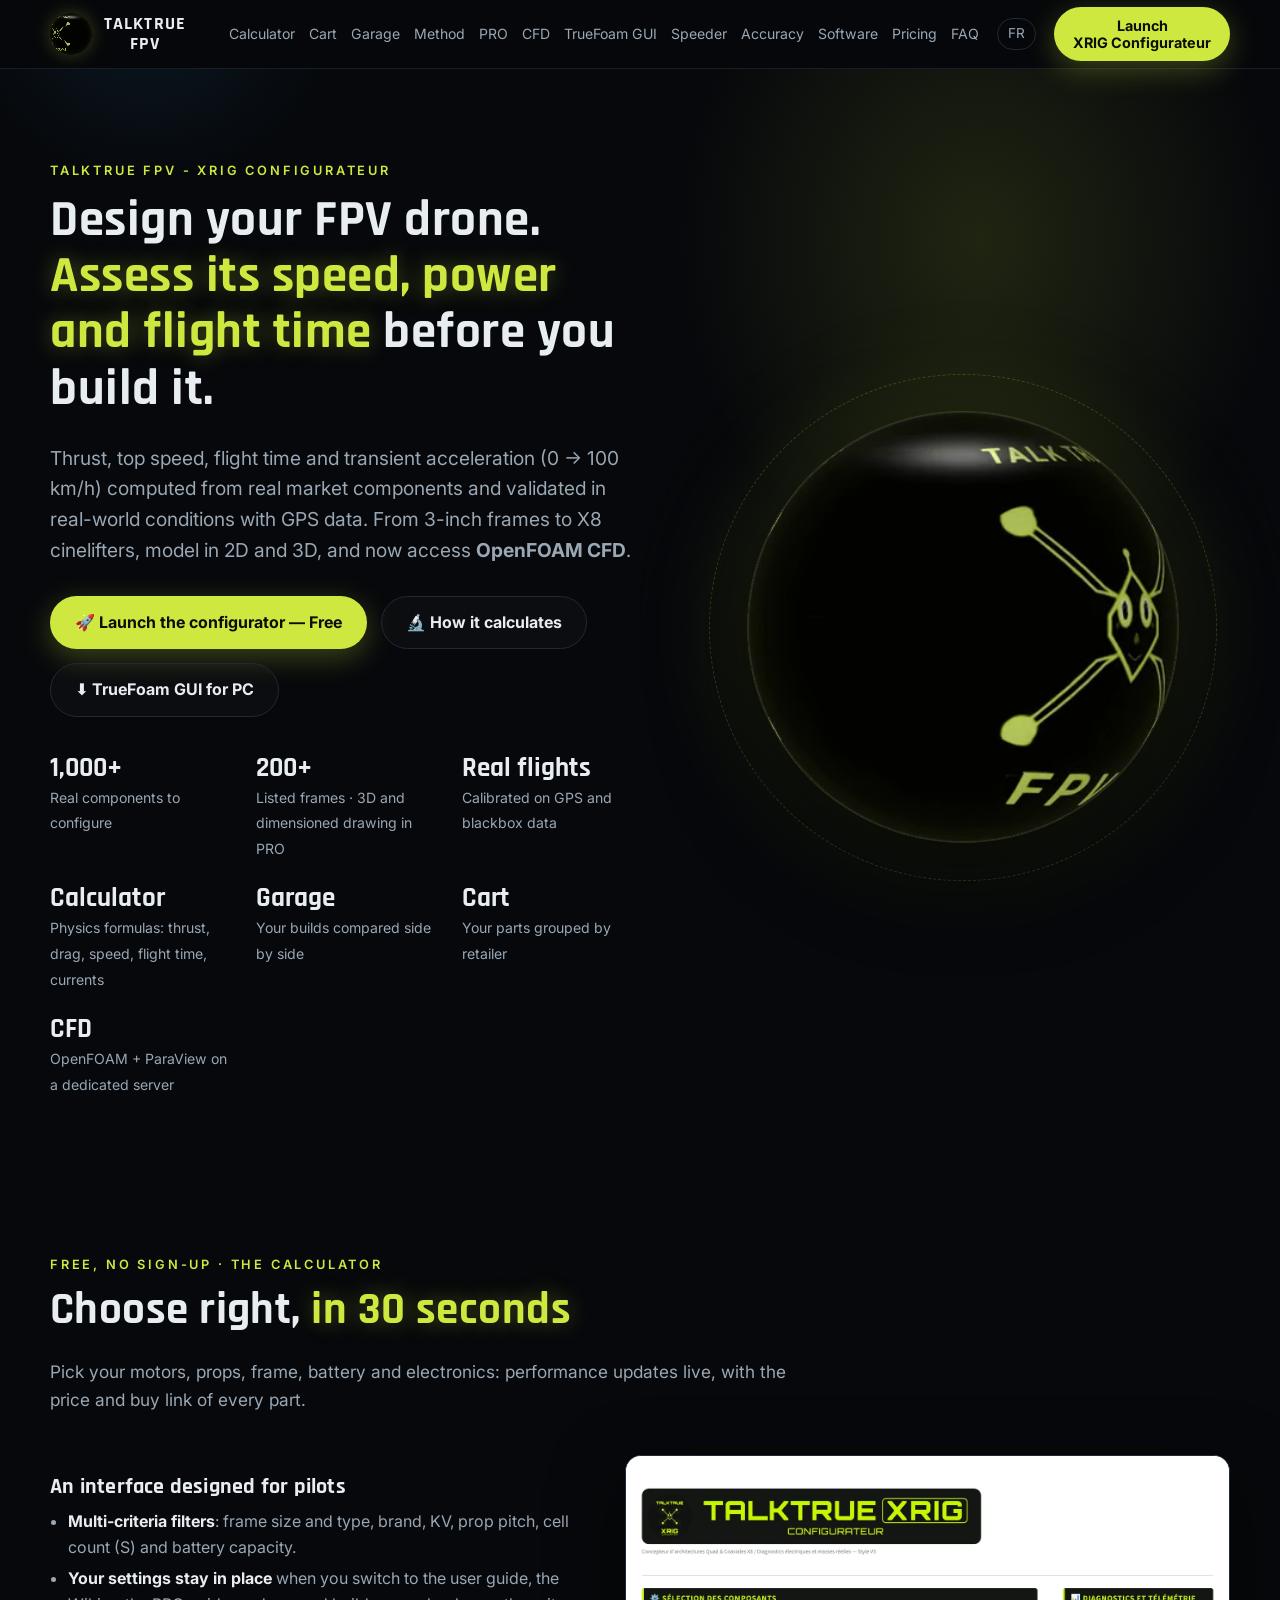
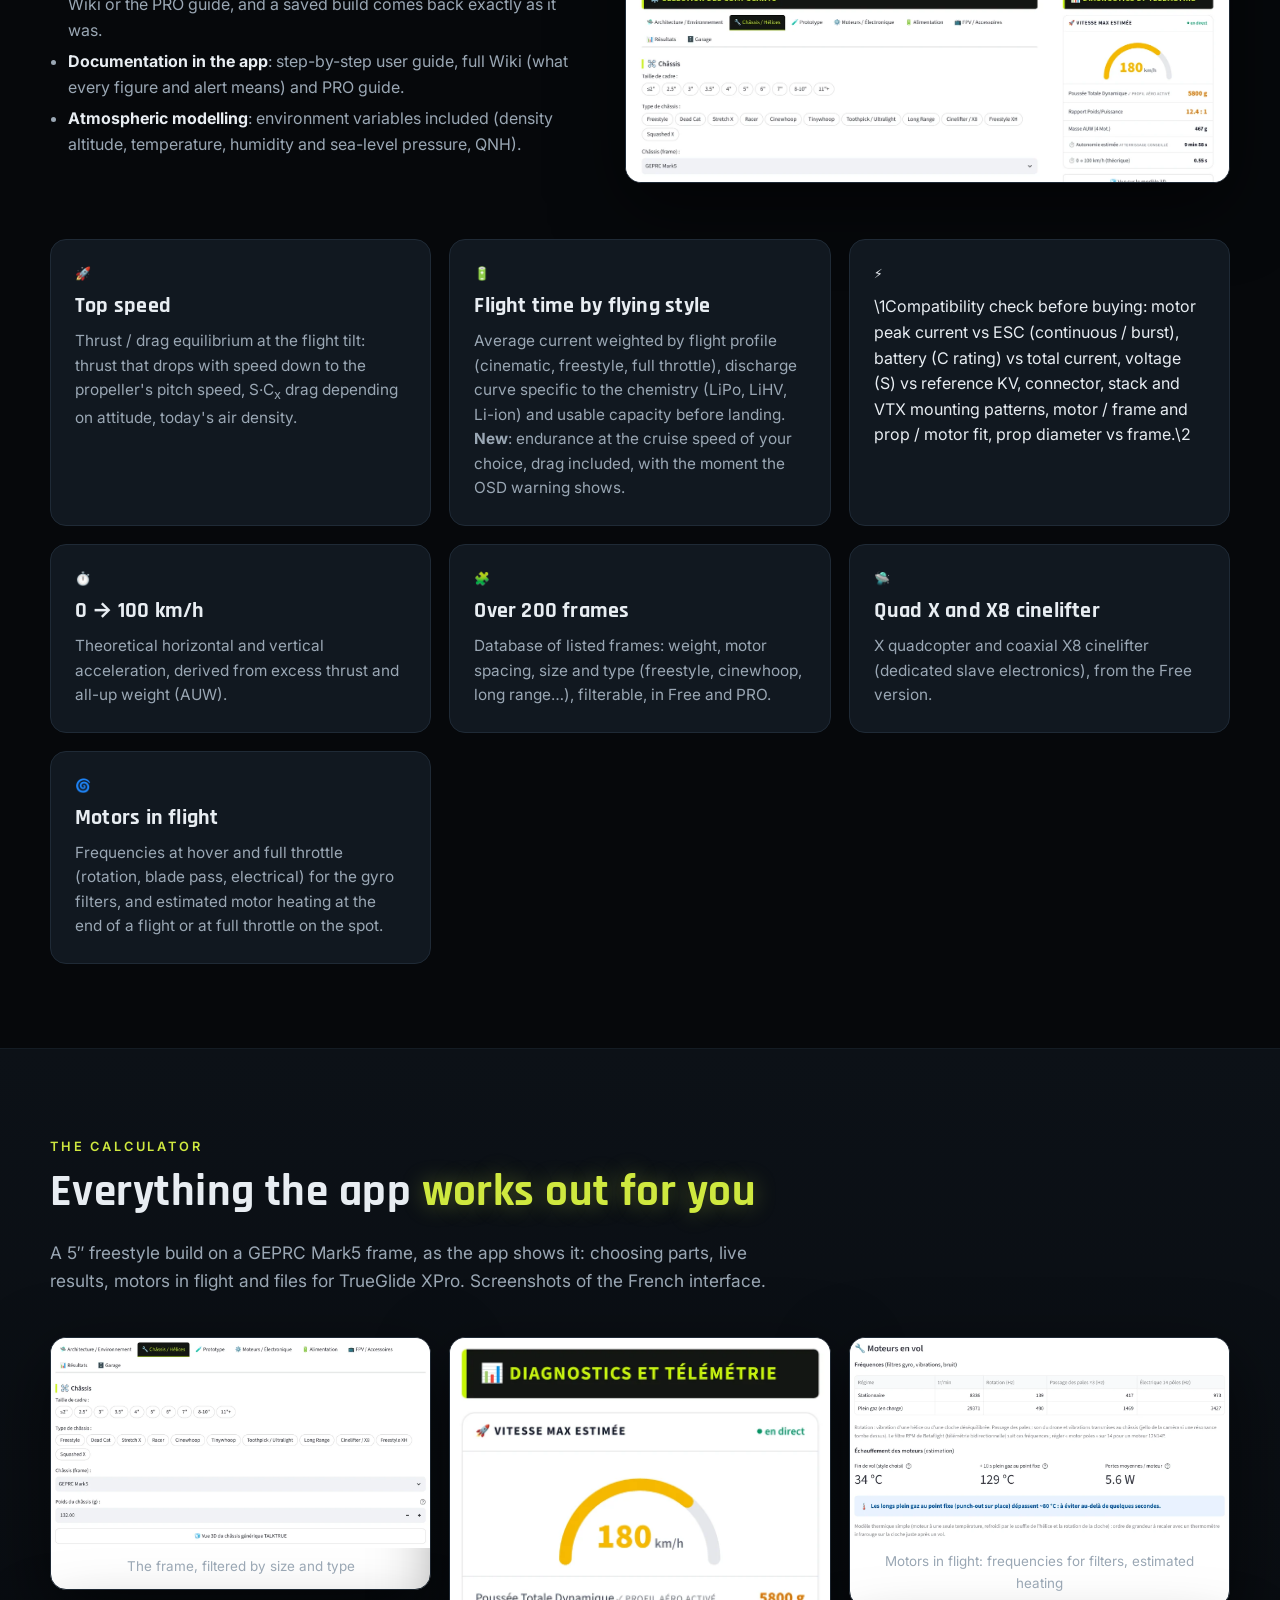
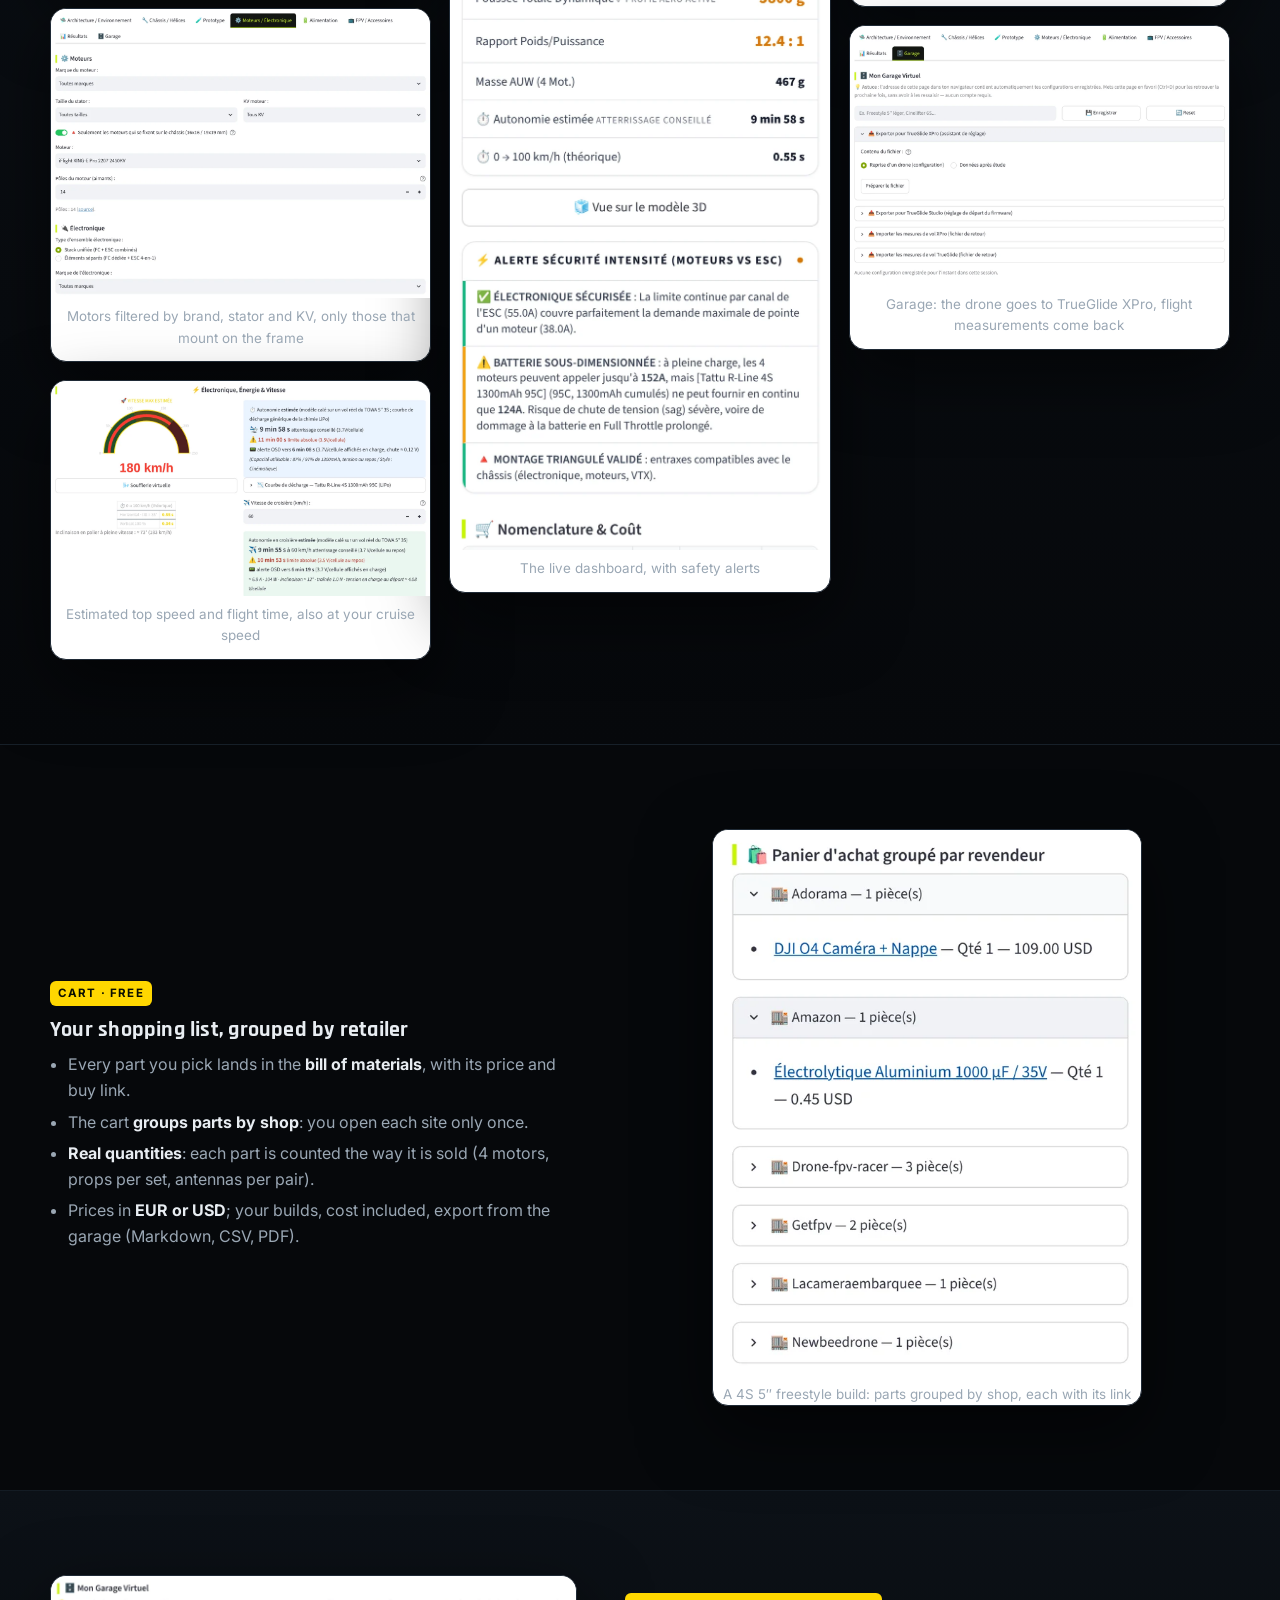
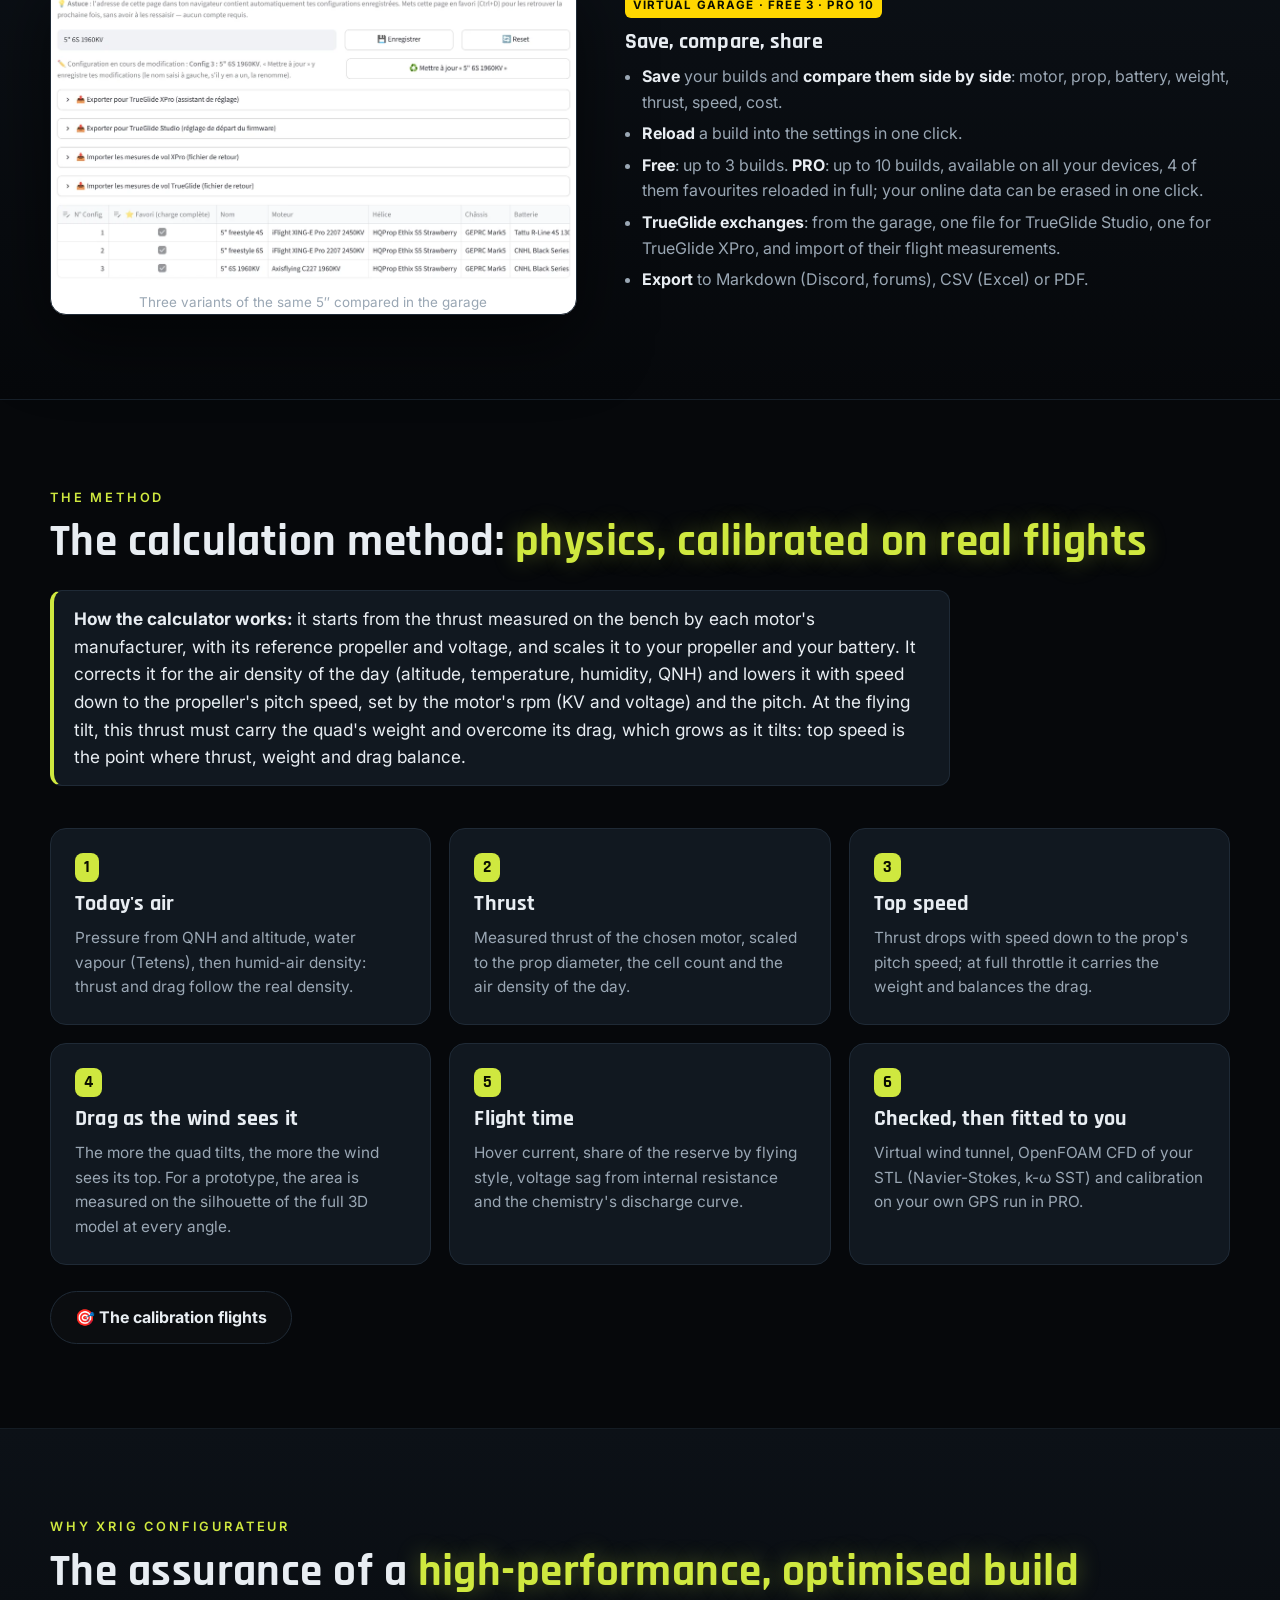
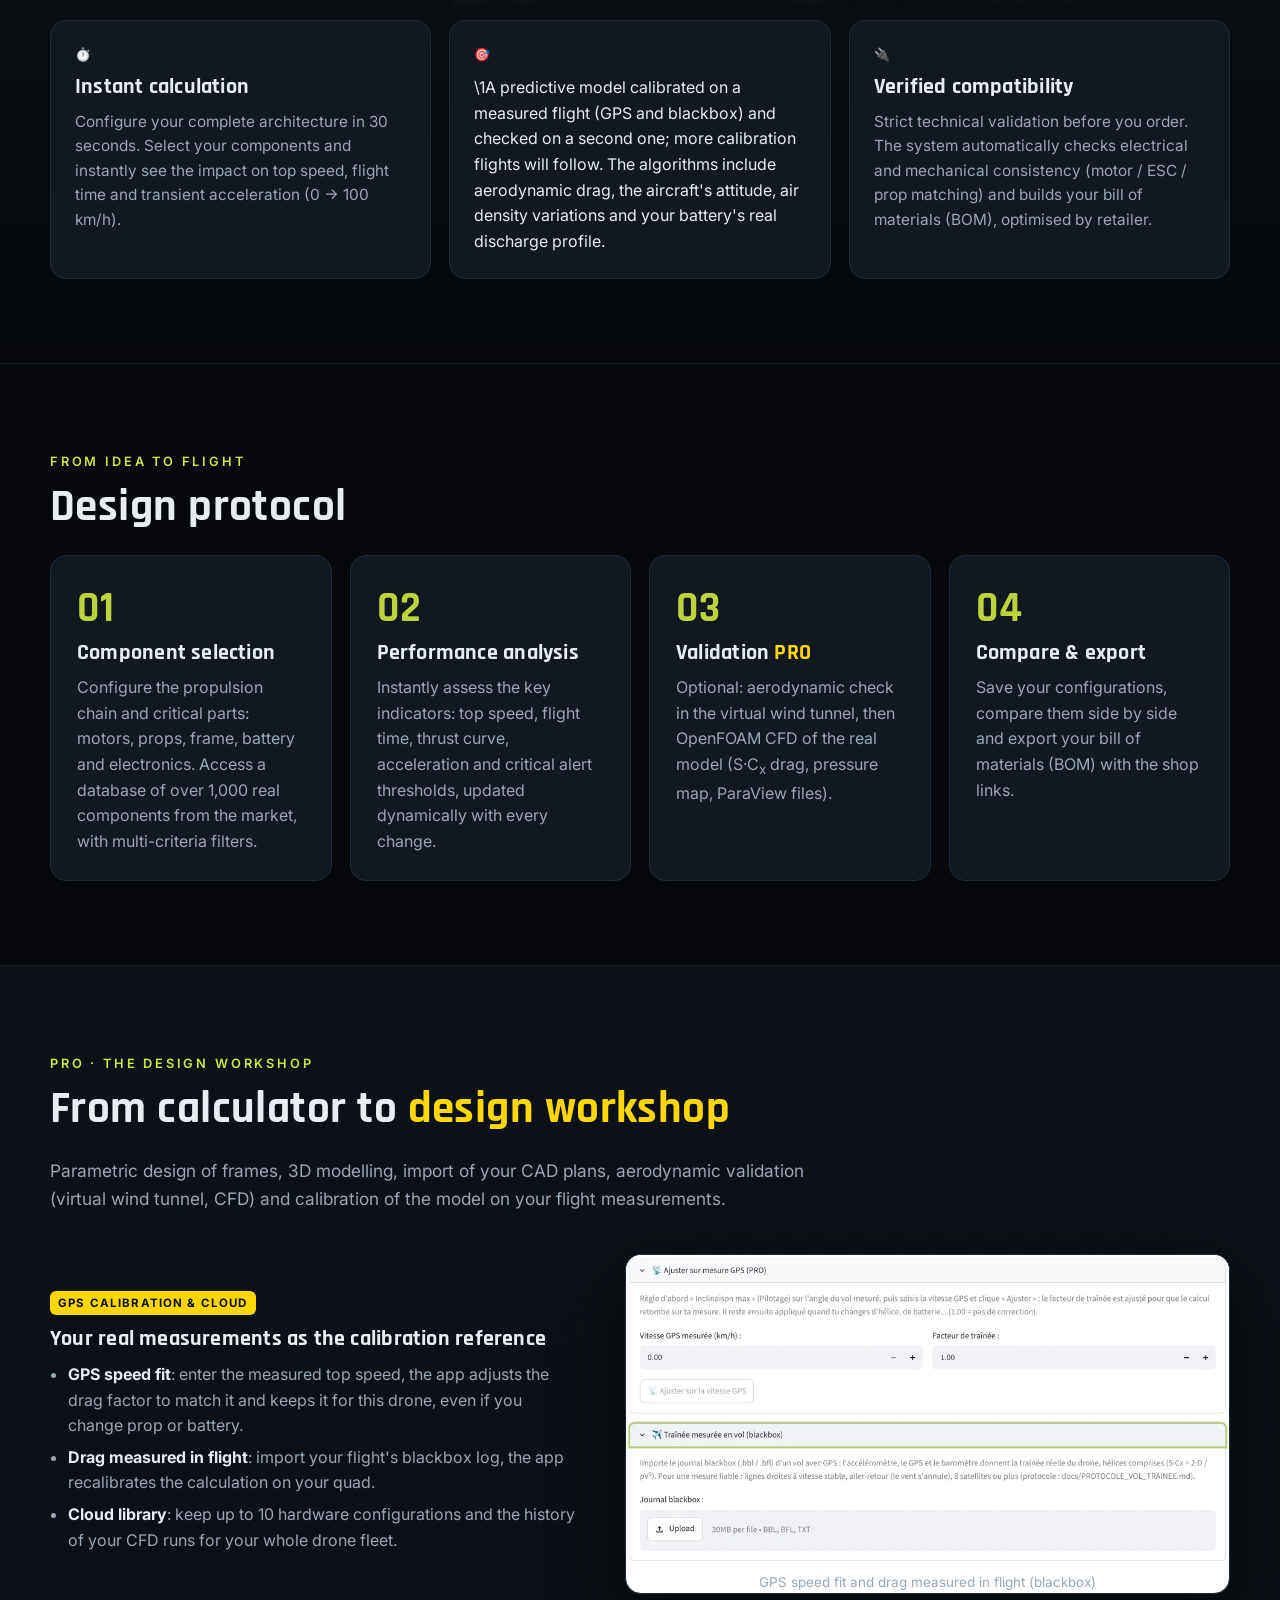
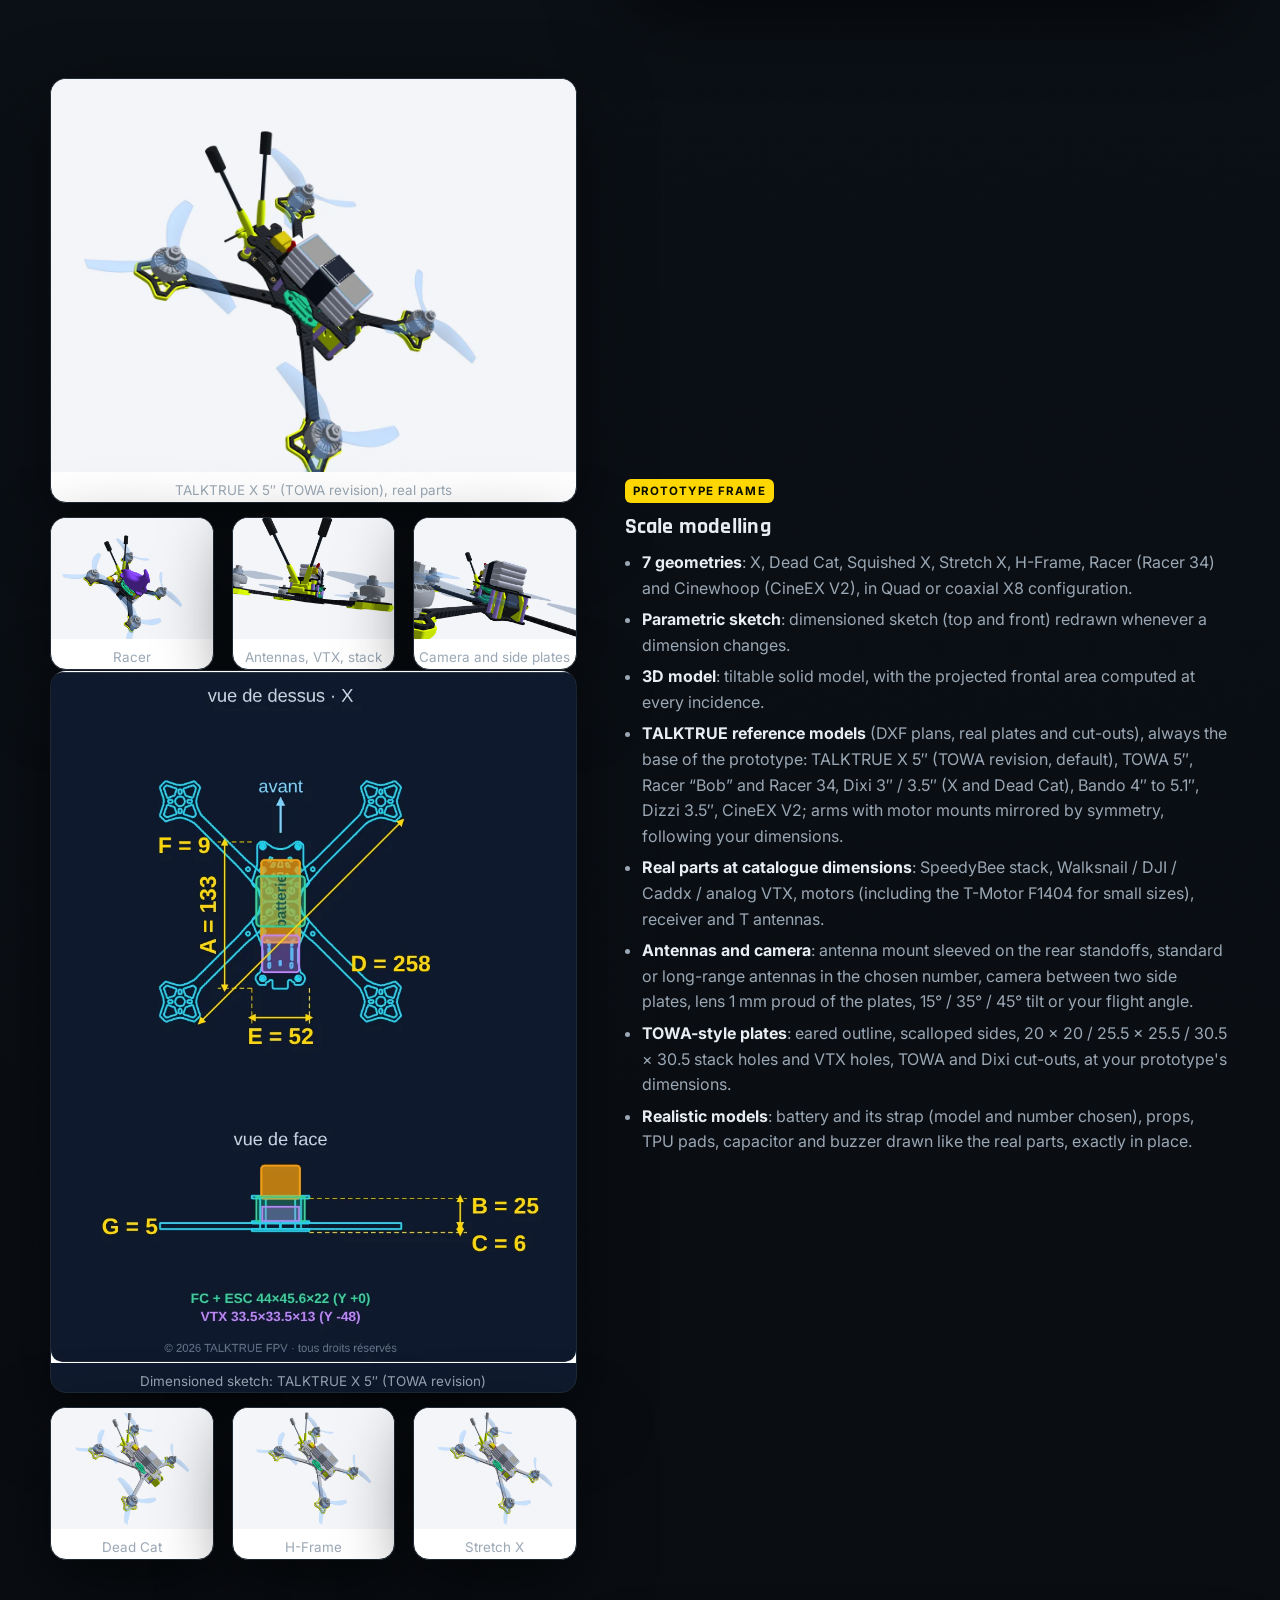
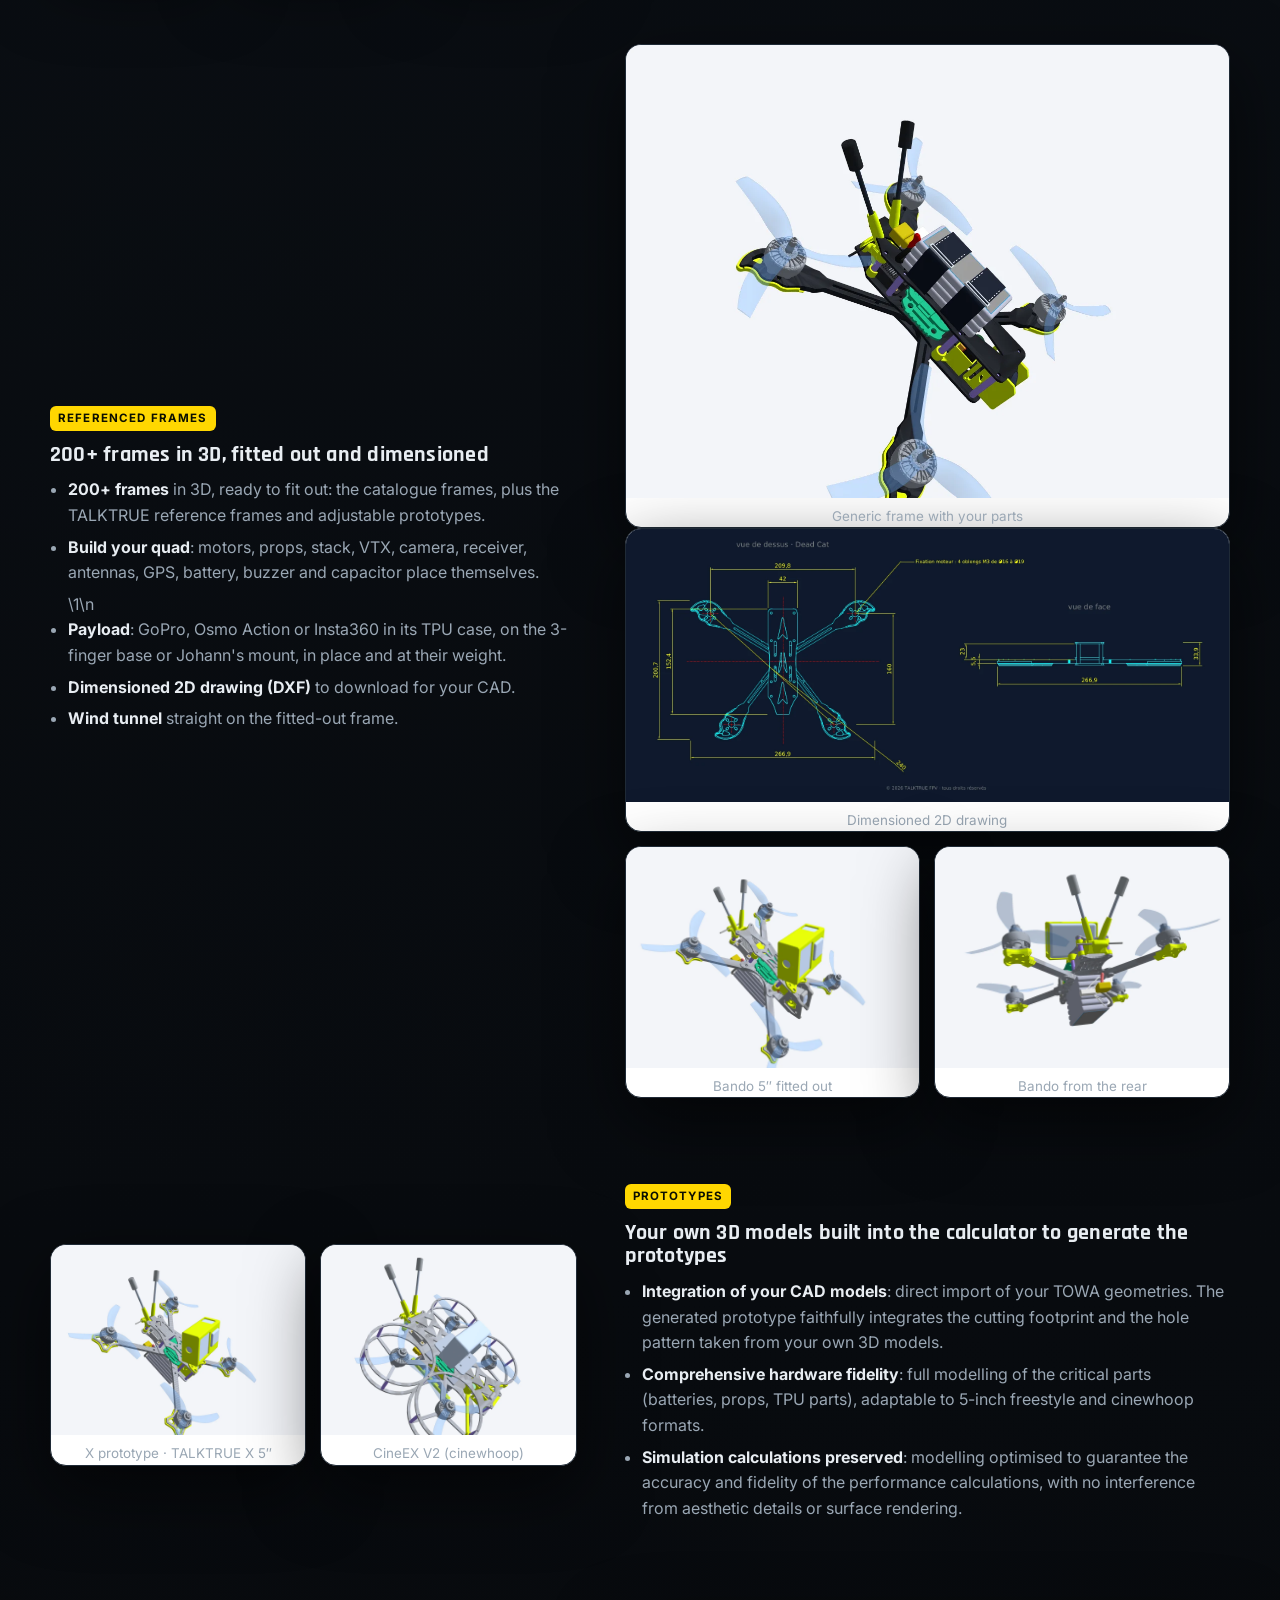
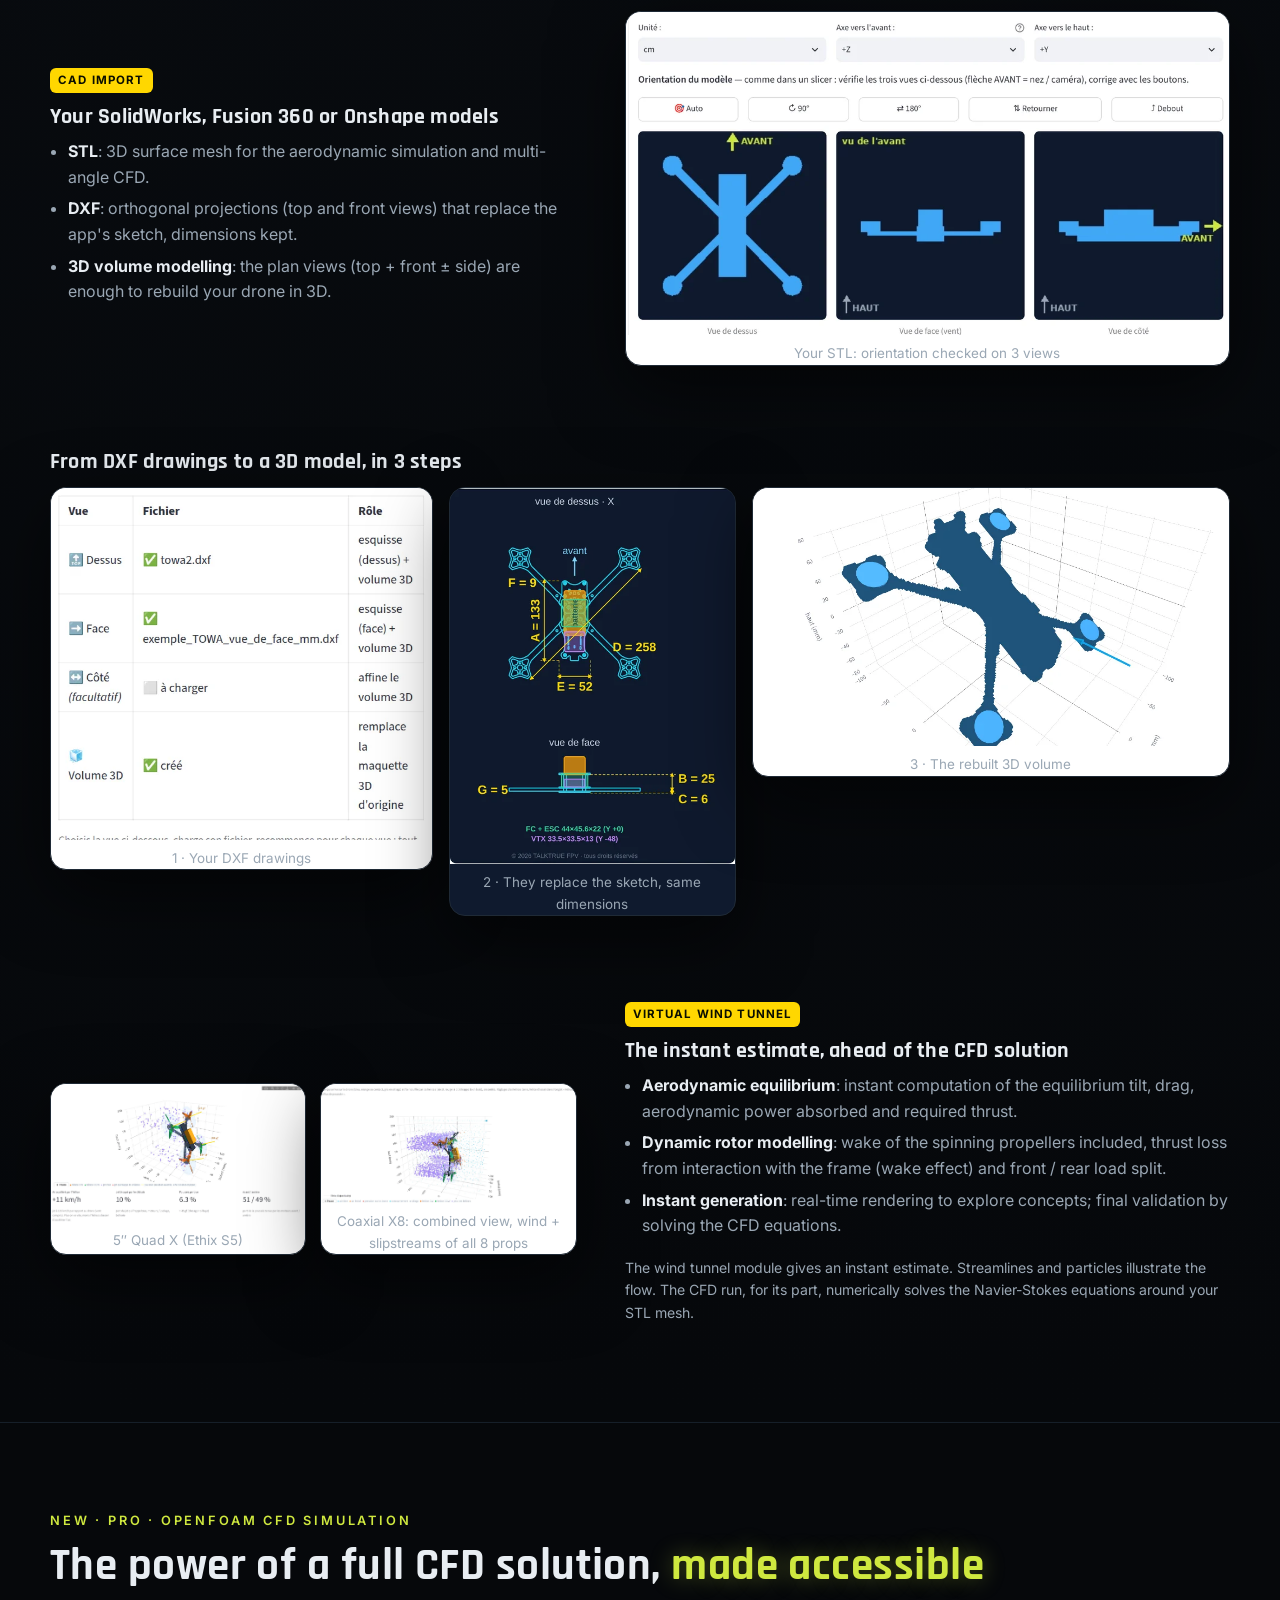
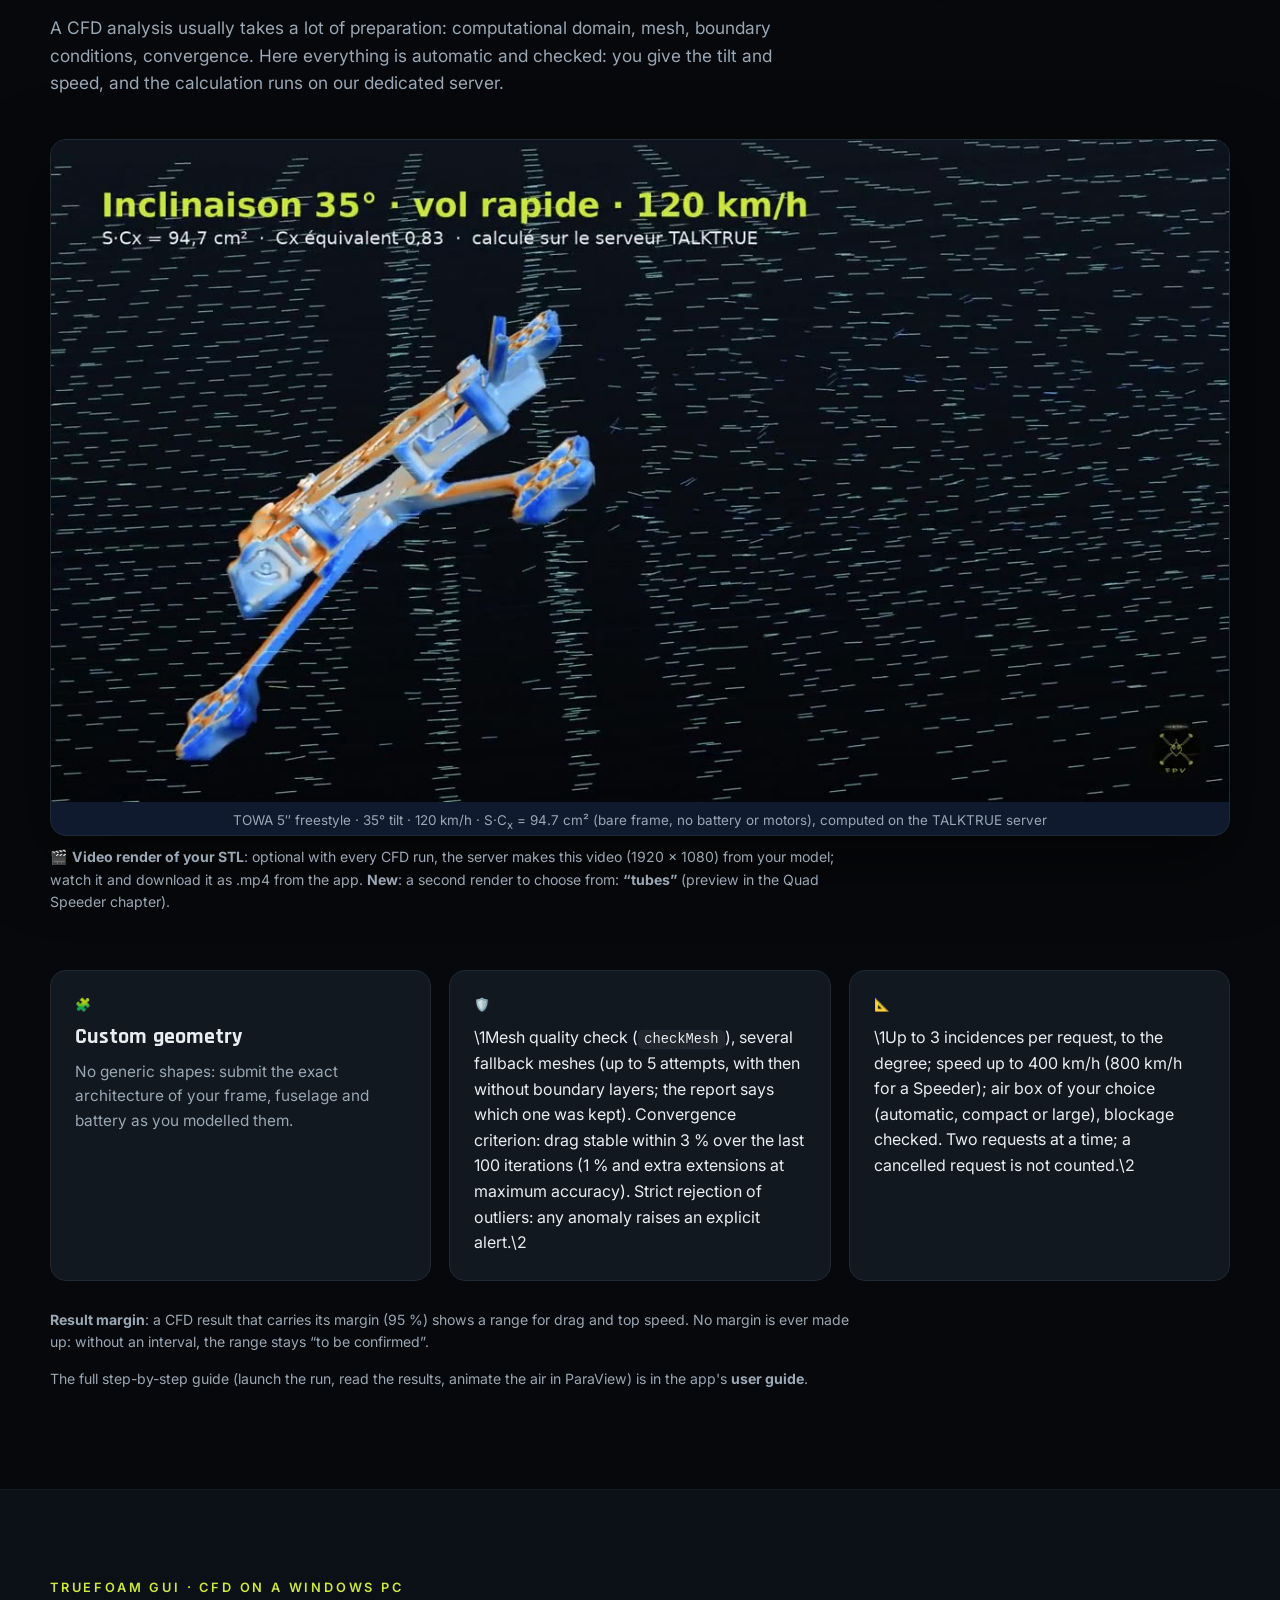
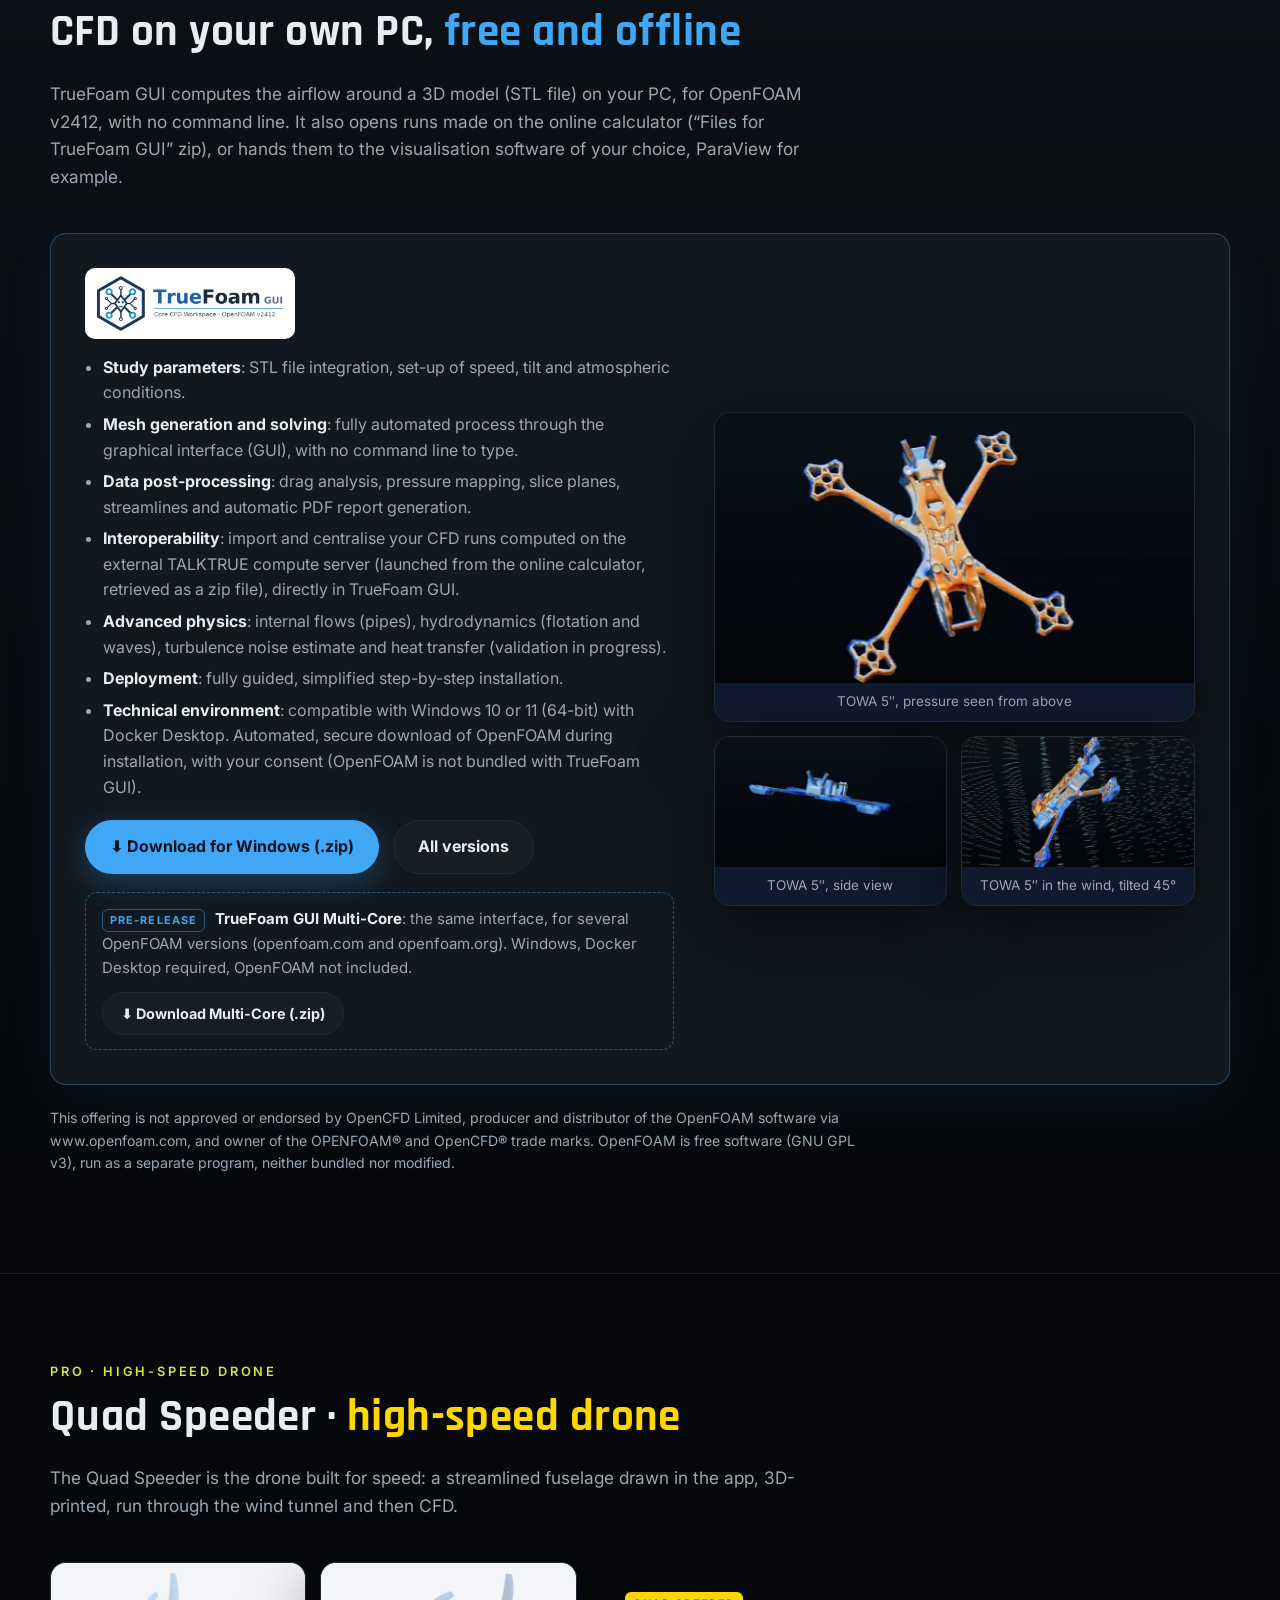
==== commit db012eb1: "Page d'accueil : nouveaux modèles TALKTRUE X 5, CineEX V2, rendu tubes" ====
--- a/en/index.html
+++ b/en/index.html
@@ -88,10 +88,12 @@
       <a href="#panier">Cart</a>
       <a href="#garage">Garage</a>
       <a href="#method">Method</a>
-      <a href="#calage">Accuracy</a>
       <a href="#premium">PRO</a>
       <a href="#cfd">CFD</a>
       <a href="#truefoam">TrueFoam GUI</a>
+      <a href="#speeder">Speeder</a>
+      <a href="#calage">Accuracy</a>
+      <a href="#ecosysteme">Software</a>
       <a href="#offres">Pricing</a>
       <a href="#faq">FAQ</a>
     </nav>
@@ -108,7 +110,7 @@
       <h1>Design your FPV drone. <span class="neon">Assess its speed, power and flight time</span> before you build it.</h1>
       <p class="accroche">Thrust, top speed, flight time and transient acceleration (0 → 100 km/h) computed from
         real market components and validated in real-world conditions with GPS data. From 3-inch frames to
-        X8 cinelifters and the streamlined Quad Speeder, model in 2D and 3D, and now access
+        X8 cinelifters, model in 2D and 3D, and now access
         <b>OpenFOAM CFD</b>.</p>
       <div class="actions">
         <a class="bouton principal" href="https://talktrue-simulateur-performences-v4.streamlit.app/">🚀 Launch the configurator — Free</a>
@@ -117,12 +119,12 @@
       </div>
       <div class="chiffres">
         <div><b>1,000+</b><span>Real components to configure</span></div>
-        <div><b>200+</b><span>Frames in 3D, with dimensioned drawing</span></div>
+        <div><b>200+</b><span>Listed frames · 3D and dimensioned drawing in PRO</span></div>
         <div><b>Real flights</b><span>Calibrated on GPS and blackbox data</span></div>
         <div><b>Calculator</b><span>Physics formulas: thrust, drag, speed, flight time, currents</span></div>
         <div><b>Garage</b><span>Your builds compared side by side</span></div>
         <div><b>Cart</b><span>Your parts grouped by retailer</span></div>
-        <div><b>CFD</b><span>OpenFOAM + ParaView on a dedicated server · in-house engine coming soon</span></div>
+        <div><b>CFD</b><span>OpenFOAM + ParaView on a dedicated server</span></div>
       </div>
     </div>
     <div class="sphere">
@@ -133,14 +135,100 @@
   </div>
 </section>
 
+<section id="fonctions">
+  <div class="conteneur">
+    <span class="sur">Free, no sign-up · the calculator</span>
+    <h2>Choose right, <span class="neon">in 30 seconds</span></h2>
+    <p class="intro">Pick your motors, props, frame, battery and electronics: performance updates live,
+      with the price and buy link of every part.</p>
+    <div class="fonction" style="margin-bottom:56px">
+      <div>
+        <h3>An interface designed for pilots</h3>
+        <ul>
+          <li><b>Multi-criteria filters</b>: frame size and type, brand, KV, prop pitch, cell count (S) and battery capacity.</li>
+          <li><b>Your settings stay in place</b> when you switch to the user guide, the Wiki or the PRO guide, and a saved build comes back exactly as it was.</li>
+          <li><b>Documentation in the app</b>: step-by-step user guide, full Wiki (what every figure and alert means) and PRO guide.</li>
+          <li><b>Atmospheric modelling</b>: environment variables included (density altitude, temperature, humidity and sea-level pressure, QNH).</li>
+        </ul>
+      </div>
+      <figure class="visuel"><img src="../assets/guide/01_apercu.webp" width="1480" height="799" loading="lazy" alt="TALKTRUE FPV - XRIG Configurateur interface: component selection and diagnostics"></figure>
+    </div>
+  
+    <div class="cartes">
+      <div class="carte"><div class="icone">🚀</div><h3>Top speed</h3><p>Thrust / drag equilibrium at the flight tilt: thrust that drops with speed down to the propeller's pitch speed, S·C<sub>x</sub> drag depending on attitude, today's air density.</p></div>
+      <div class="carte"><div class="icone">🔋</div><h3>Flight time by flying style</h3><p>Average current weighted by flight profile (cinematic, freestyle, full throttle), discharge curve specific to the chemistry (LiPo, LiHV, Li-ion) and usable capacity before landing. <b>New</b>: endurance at the cruise speed of your choice, drag included, with the moment the OSD warning shows.</p></div>
+      <div class="carte"><div class="icone">⚡</div>\1Compatibility check before buying: motor peak current vs ESC (continuous / burst), battery (C rating) vs total current, voltage (S) vs reference KV, connector, stack and VTX mounting patterns, motor / frame and prop / motor fit, prop diameter vs frame.\2</div>
+      <div class="carte"><div class="icone">⏱️</div><h3>0 → 100 km/h</h3><p>Theoretical horizontal and vertical acceleration, derived from excess thrust and all-up weight (AUW).</p></div>
+      <div class="carte"><div class="icone">🧩</div><h3>Over 200 frames</h3><p>Database of listed frames: weight, motor spacing, size and type (freestyle, cinewhoop, long range…), filterable, in Free and PRO.</p></div>
+      <div class="carte"><div class="icone">🛸</div><h3>Quad X and X8 cinelifter</h3><p>X quadcopter and coaxial X8 cinelifter (dedicated slave electronics), from the Free version.</p></div>
+      <div class="carte"><div class="icone">🌀</div><h3>Motors in flight</h3><p>Frequencies at hover and full throttle (rotation, blade pass, electrical) for the gyro filters, and estimated motor heating at the end of a flight or at full throttle on the spot.</p></div>
+    </div>
+
+    </div>
+</section>
+
+<section id="galerie" class="alterne">
+  <div class="conteneur">
+    <span class="sur">The calculator</span>
+    <h2>Everything the app <span class="neon">works out for you</span></h2>
+    <p class="intro">A 5″ freestyle build on a GEPRC Mark5 frame, as the app shows it: choosing parts, live
+      results, motors in flight and files for TrueGlide XPro. Screenshots of the French interface.</p>
+    <div class="galerie-calc">
+      <figure class="visuel"><a href="../assets/guide/galerie/gal_choix_pieces.webp"><img src="../assets/guide/galerie/gal_choix_pieces.webp" width="1200" height="664" loading="lazy" alt="Choosing the frame by size and type, GEPRC Mark5 frame selected"></a><figcaption>The frame, filtered by size and type</figcaption></figure>
+      <figure class="visuel"><a href="../assets/guide/galerie/gal_moteurs.webp"><img src="../assets/guide/galerie/gal_moteurs.webp" width="1200" height="915" loading="lazy" alt="Choosing the motor by brand, stator size and KV, and the electronics"></a><figcaption>Motors filtered by brand, stator and KV, only those that mount on the frame</figcaption></figure>
+      <figure class="visuel"><a href="../assets/guide/galerie/gal_vitesse_autonomie.webp"><img src="../assets/guide/galerie/gal_vitesse_autonomie.webp" width="1200" height="678" loading="lazy" alt="Estimated top speed on a gauge and estimated flight time, also at the chosen cruise speed"></a><figcaption>Estimated top speed and flight time, also at your cruise speed</figcaption></figure>
+      <figure class="visuel haute"><a href="../assets/guide/galerie/gal_tableau_bord.webp"><img src="../assets/guide/galerie/gal_tableau_bord.webp" width="780" height="1671" loading="lazy" alt="Dashboard: estimated top speed, thrust, thrust-to-weight ratio, weight, flight time, 0 to 100 km/h and safety alerts"></a><figcaption>The live dashboard, with safety alerts</figcaption></figure>
+      <figure class="visuel"><a href="../assets/guide/galerie/gal_moteurs_en_vol.webp"><img src="../assets/guide/galerie/gal_moteurs_en_vol.webp" width="1200" height="651" loading="lazy" alt="Motors in flight: rotation and blade-pass frequencies, estimated motor heating"></a><figcaption>Motors in flight: frequencies for filters, estimated heating</figcaption></figure>
+      <figure class="visuel"><a href="../assets/guide/galerie/gal_fichiers_xpro.webp"><img src="../assets/guide/galerie/gal_fichiers_xpro.webp" width="1200" height="820" loading="lazy" alt="Garage: export the drone to TrueGlide XPro and TrueGlide Studio, import flight measurements"></a><figcaption>Garage: the drone goes to TrueGlide XPro, flight measurements come back</figcaption></figure>
+    </div>
+  </div>
+</section>
+
+<section id="panier">
+  <div class="conteneur">
+    <div class="fonction">
+      <div>
+        <span class="badge">Cart · Free</span>
+        <h3>Your shopping list, grouped by retailer</h3>
+        <ul>
+          <li>Every part you pick lands in the <b>bill of materials</b>, with its price and buy link.</li>
+          <li>The cart <b>groups parts by shop</b>: you open each site only once.</li>
+          <li><b>Real quantities</b>: each part is counted the way it is sold (4 motors, props per set, antennas per pair).</li>
+          <li>Prices in <b>EUR or USD</b>; your builds, cost included, export from the garage (Markdown, CSV, PDF).</li>
+        </ul>
+      </div>
+      <figure class="visuel" style="max-width:430px;justify-self:center"><img src="../assets/guide/panier.webp" width="600" height="766" loading="lazy" alt="FPV configurator shopping cart grouped by retailer, with quantities, prices and links"><figcaption>A 4S 5″ freestyle build: parts grouped by shop, each with its link</figcaption></figure>
+    </div>
+  </div>
+</section>
+
+<section id="garage" class="alterne">
+  <div class="conteneur">
+    <div class="fonction inverse">
+      <div>
+        <span class="badge">Virtual garage · Free 3 · PRO 10</span>
+        <h3>Save, compare, share</h3>
+        <ul>
+          <li><b>Save</b> your builds and <b>compare them side by side</b>: motor, prop, battery, weight, thrust, speed, cost.</li>
+          <li><b>Reload</b> a build into the settings in one click.</li>
+          <li><b>Free</b>: up to 3 builds. <b>PRO</b>: up to 10 builds, available on all your devices, 4 of them favourites reloaded in full; your online data can be erased in one click.</li>
+          <li><b>TrueGlide exchanges</b>: from the garage, one file for TrueGlide Studio, one for TrueGlide XPro, and import of their flight measurements.</li>
+          <li><b>Export</b> to Markdown (Discord, forums), CSV (Excel) or PDF.</li>
+        </ul>
+      </div>
+      <figure class="visuel"><img src="../assets/guide/garage.webp" width="1100" height="645" loading="lazy" alt="Virtual garage: three FPV drone builds compared side by side"><figcaption>Three variants of the same 5″ compared in the garage</figcaption></figure>
+    </div>
+  </div>
+</section>
+
 <section id="method" class="methode">
   <div class="conteneur">
     <span class="sur">The method</span>
     <h2>The calculation method: <span class="neon">physics, calibrated on real flights</span></h2>
     <p class="principe"><b>How the calculator works:</b> it starts from the thrust measured on the bench by each
-      motor's manufacturer, with its reference propeller and voltage, scales it to your propeller and your battery,
-      corrects it for the air density of the day (altitude, temperature, humidity, QNH) and lowers it with speed down to the propeller's pitch speed, set by the motor's rpm (KV and voltage) and the pitch; then, at
-      the flying tilt, this thrust must carry the quad's weight and overcome its drag, which grows as it tilts: top speed
+      motor's manufacturer, with its reference propeller and voltage, and scales it to your propeller and your battery.
+      It corrects it for the air density of the day (altitude, temperature, humidity, QNH) and lowers it with speed down to the propeller's pitch speed, set by the motor's rpm (KV and voltage) and the pitch.
+      At the flying tilt, this thrust must carry the quad's weight and overcome its drag, which grows as it tilts: top speed
       is the point where thrust, weight and drag balance.</p>
     <div class="cartes">
       <div class="carte"><span class="num">1</span><h3>Today's air</h3><p>Pressure from QNH and altitude, water vapour
@@ -158,6 +246,7 @@
         of your STL (Navier-Stokes, k-ω SST) and calibration on your own GPS run in PRO.</p></div>
     </div>
     <div class="liens">
+      <a class="bouton secondaire" href="#calage">🎯 The calibration flights</a>
     </div>
   </div>
 </section>
@@ -168,8 +257,8 @@
     <h2>The assurance of a <span class="neon">high-performance, optimised build</span></h2>
     <div class="cartes">
       <div class="carte"><div class="icone">⏱️</div><h3>Instant calculation</h3><p>Configure your complete architecture in 30 seconds. Select your components and instantly see the impact on top speed, flight time and transient acceleration (0 → 100 km/h).</p></div>
-      <div class="carte"><div class="icone">🎯</div><h3>Physical reliability</h3><p>A predictive model validated by GPS-measured flight tests. The algorithms include aerodynamic drag, the aircraft's attitude, air density variations and your battery's real discharge profile.</p></div>
-      <div class="carte"><div class="icone">💶</div><h3>Verified compatibility</h3><p>Strict technical validation before you order. The system automatically checks electrical and mechanical consistency (motor / ESC / prop matching) and builds your bill of materials (BOM), optimised by retailer.</p></div>
+      <div class="carte"><div class="icone">🎯</div>\1A predictive model calibrated on a measured flight (GPS and blackbox) and checked on a second one; more calibration flights will follow. The algorithms include aerodynamic drag, the aircraft's attitude, air density variations and your battery's real discharge profile.</p></div>
+      <div class="carte"><div class="icone">🔌</div><h3>Verified compatibility</h3><p>Strict technical validation before you order. The system automatically checks electrical and mechanical consistency (motor / ESC / prop matching) and builds your bill of materials (BOM), optimised by retailer.</p></div>
     </div>
   </div>
 </section>
@@ -179,77 +268,324 @@
     <span class="sur">From idea to flight</span>
     <h2>Design protocol</h2>
     <div class="etapes quatre">
-      <div class="etape"><h3>Component selection</h3><p>Configure the propulsion chain and critical parts: motors, props, frame, battery and electronics. Access a database of over 1,000 real industrial references with multi-criteria filters.</p></div>
+      <div class="etape"><h3>Component selection</h3><p>Configure the propulsion chain and critical parts: motors, props, frame, battery and electronics. Access a database of over 1,000 real components from the market, with multi-criteria filters.</p></div>
       <div class="etape"><h3>Performance analysis</h3><p>Instantly assess the key indicators: top speed, flight time, thrust curve, acceleration and critical alert thresholds, updated dynamically with every change.</p></div>
       <div class="etape"><h3>Validation <span class="or">PRO</span></h3><p>Optional: aerodynamic check in the virtual wind tunnel, then OpenFOAM CFD of the real model (S·C<sub>x</sub> drag, pressure map, ParaView files).</p></div>
-      <div class="etape"><h3>Benchmark &amp; Export</h3><p>Save your configurations, run a comparative analysis (benchmark) and export your bill of materials (BOM) including the sourcing links.</p></div>
-    </div>
-  </div>
-</section>
-
-<section id="fonctions" class="alterne">
-  <div class="conteneur">
-    <span class="sur">Free, no sign-up · the calculator</span>
-    <h2>Choose right, <span class="neon">in 30 seconds</span></h2>
-    <p class="intro">Pick your motors, props, frame, battery and electronics: performance updates live,
-      with the price and buy link of every part.</p>
-    <div class="fonction" style="margin-bottom:56px">
-      <div>
-        <h3>An interface designed for pilots</h3>
-        <ul>
-          <li><b>Advanced multi-criteria filters</b>: instant sorting by airframe size, frame geometry, manufacturer, velocity constant (KV), prop pitch, cell configuration (S) and rated capacity.</li>
-          <li><b>Data persistence</b>: your configuration state is saved automatically as you move between the configurator, the technical documentation and the wiki.</li>
-          <li><b>Atmospheric modelling</b>: environment variables included (density altitude, temperature, humidity and sea-level pressure, QNH).</li>
-        </ul>
-      </div>
-      <figure class="visuel"><img src="../assets/guide/01_apercu.webp" width="1480" height="720" loading="lazy" alt="TALKTRUE FPV - XRIG Configurateur interface: component selection and diagnostics"></figure>
-    </div>
-  
-    <div class="cartes">
-      <div class="carte"><div class="icone">🚀</div><h3>Top speed</h3><p>Thrust / drag equilibrium at the flight tilt: thrust that drops with speed down to the propeller's pitch speed, S·C<sub>x</sub> drag depending on attitude, today's air density.</p></div>
-      <div class="carte"><div class="icone">🔋</div><h3>Flight time by flying style</h3><p>Average current weighted by flight profile (cinematic, freestyle, full throttle), discharge curve specific to the chemistry (LiPo, LiHV, Li-ion) and usable capacity before landing. <b>New</b>: endurance at the cruise speed of your choice, drag included, with the moment the OSD warning shows.</p></div>
-      <div class="carte"><div class="icone">⚡</div><h3>Safety alerts</h3><p>Compatibility check before buying: motor peak current vs ESC continuous / burst current, voltage (S) vs reference KV, connector, prop diameter vs frame.</p></div>
-      <div class="carte"><div class="icone">⏱️</div><h3>0 → 100 km/h</h3><p>Theoretical horizontal and vertical acceleration, derived from excess thrust and all-up weight (AUW).</p></div>
-      <div class="carte"><div class="icone">🧩</div><h3>Over 200 frames</h3><p>Database of listed frames: weight, motor spacing, size and type (freestyle, cinewhoop, long range…), filterable, in Free and PRO.</p></div>
-      <div class="carte"><div class="icone">🛸</div><h3>3 architectures</h3><p>X quadcopter and coaxial X8 cinelifter (dedicated slave electronics) in Free; streamlined Quad Speeder in PRO.</p></div>
-    </div>
-
-    </div>
-</section>
-
-<section id="panier" class="alterne">
-  <div class="conteneur">
+      <div class="etape"><h3>Compare &amp; export</h3><p>Save your configurations, compare them side by side and export your bill of materials (BOM) with the shop links.</p></div>
+    </div>
+  </div>
+</section>
+
+<section id="premium" class="alterne">
+  <div class="conteneur">
+    <span class="sur">PRO · the design workshop</span>
+    <h2>From calculator to <span class="or">design workshop</span></h2>
+    <p class="intro">Parametric design of frames, 3D modelling, import of your CAD plans, aerodynamic validation (virtual wind tunnel, CFD) and calibration of the model on your flight measurements.</p>
+
     <div class="fonction">
       <div>
-        <span class="badge">Smart cart · Free</span>
-        <h3>Your shopping list, grouped by retailer</h3>
-        <ul>
-          <li>Every part you pick lands in the <b>bill of materials</b>, with its price and buy link.</li>
-          <li>The cart <b>groups parts by shop</b>: you open each site only once.</li>
-          <li><b>Real quantities</b>: 4 motors, props, antennas sold in pairs counted by pack.</li>
-          <li>Prices in <b>EUR or USD</b>, <b>PDF / CSV</b> export of the list.</li>
-        </ul>
-        <p class="note">One click per shop: each site opens once, with the full list of parts to order there.</p>
-      </div>
-      <figure class="visuel" style="max-width:430px;justify-self:center"><img src="../assets/guide/panier.webp" width="352" height="822" loading="lazy" alt="FPV configurator shopping cart grouped by retailer, with quantities, prices and links"><figcaption>A 6S 5″ freestyle build: 6 shops, every part with its link</figcaption></figure>
-    </div>
-  </div>
-</section>
-
-<section id="garage">
-  <div class="conteneur">
+        <span class="badge">GPS calibration &amp; Cloud</span>
+        <h3>Your real measurements as the calibration reference</h3>
+        <ul>
+          <li><b>GPS speed fit</b>: enter the measured top speed, the app adjusts the drag factor to match it and keeps it for this drone, even if you change prop or battery.</li>
+          <li><b>Drag measured in flight</b>: import your flight's blackbox log, the app recalibrates the calculation on your quad.</li>
+          <li><b>Cloud library</b>: keep up to 10 hardware configurations and the history of your CFD runs for your whole drone fleet.</li>
+        </ul>
+      </div>
+      <figure class="visuel"><img src="../assets/guide/04_mesure_gps.webp" width="1000" height="511" loading="lazy" alt="GPS speed fit and drag measured in flight from the blackbox log"><figcaption>GPS speed fit and drag measured in flight (blackbox)</figcaption></figure>
+    </div>
     <div class="fonction inverse">
       <div>
-        <span class="badge">Virtual garage · Free 3 · PRO 10</span>
-        <h3>Save, compare, share</h3>
-        <ul>
-          <li><b>Save</b> your builds and <b>compare them side by side</b>: motor, prop, battery, weight, thrust, speed, cost.</li>
-          <li><b>Reload</b> a build into the settings in one click.</li>
-          <li><b>Free</b>: up to 3 builds. <b>PRO</b>: up to 10 builds, available on all your devices.</li>
-          <li><b>Export</b> to Markdown (Discord, forums), CSV (Excel) or PDF.</li>
-        </ul>
-      </div>
-      <figure class="visuel"><img src="../assets/guide/garage.webp" width="935" height="644" loading="lazy" alt="Virtual garage: three FPV drone builds compared side by side"><figcaption>Three variants of the same 5″ compared in the garage</figcaption></figure>
+        <span class="badge">Prototype frame</span>
+        <h3>Scale modelling</h3>
+        <ul>
+          <li><b>7 geometries</b>: X, Dead Cat, Squished X, Stretch X, H-Frame, Racer (Racer 34) and Cinewhoop (CineEX V2), in Quad or coaxial X8 configuration.</li>
+          <li><b>Parametric sketch</b>: dimensioned sketch (top and front) redrawn whenever a dimension changes.</li>
+          <li><b>3D model</b>: tiltable solid model, with the projected frontal area computed at every incidence.</li>
+          <li><b>TALKTRUE reference models</b> (DXF plans, real plates and cut-outs), always the base of the prototype: TALKTRUE X 5″ (TOWA revision, default), TOWA 5″, Racer “Bob” and Racer 34, Dixi 3″ / 3.5″ (X and Dead Cat), Bando 4″ to 5.1″, Dizzi 3.5″, CineEX V2; arms with motor mounts mirrored by symmetry, following your dimensions.</li>
+          <li><b>Real parts at catalogue dimensions</b>: SpeedyBee stack, Walksnail / DJI / Caddx / analog VTX, motors (including the T-Motor F1404 for small sizes), receiver and T antennas.</li>
+          <li><b>Antennas and camera</b>: antenna mount sleeved on the rear standoffs, standard or long-range antennas in the chosen number, camera between two side plates, lens 1 mm proud of the plates, 15° / 35° / 45° tilt or your flight angle.</li>
+          <li><b>TOWA-style plates</b>: eared outline, scalloped sides, 20 × 20 / 25.5 × 25.5 / 30.5 × 30.5 stack holes and VTX holes, TOWA and Dixi cut-outs, at your prototype's dimensions.</li>
+          <li><b>Realistic models</b>: battery and its strap (model and number chosen), props, TPU pads, capacitor and buzzer drawn like the real parts, exactly in place.</li>
+        </ul>
+      </div>
+      <div>
+        <figure class="visuel"><img src="../assets/guide/rendu_proto.webp" width="1200" height="900" loading="lazy" alt="3D model of the TALKTRUE X 5 inch, TOWA revision: plates, arms with motor mounts, antenna mount and camera"><figcaption>TALKTRUE X 5″ (TOWA revision), real parts</figcaption></figure>
+        <div class="trio">
+          <figure class="visuel"><img src="../assets/guide/rendu_racer.webp" width="1200" height="900" loading="lazy" alt="Racer reference frame with its canopy in 3D"><figcaption>Racer</figcaption></figure>
+          <figure class="visuel"><img src="../assets/guide/rendu_details.webp" width="1200" height="900" loading="lazy" alt="Rear of the drone: antenna mount on the standoffs, two DJI O4 antennas, VTX and stack"><figcaption>Antennas, VTX, stack</figcaption></figure>
+          <figure class="visuel"><img src="../assets/guide/rendu_camera.webp" width="1200" height="900" loading="lazy" alt="FPV camera between its two side plates, lens 1 mm proud of the plates"><figcaption>Camera and side plates</figcaption></figure>
+        </div>
+        <figure class="visuel sombre"><img src="../assets/guide/05_prototype_x.webp" width="838" height="1106" loading="lazy" alt="FPV prototype frame geometry with dimensioned sketch"><figcaption>Dimensioned sketch: TALKTRUE X 5″ (TOWA revision)</figcaption></figure>
+        <div class="trio">
+          <figure class="visuel"><img src="../assets/guide/proto3d_deadcat.webp" width="1200" height="900" loading="lazy" alt="Dead Cat prototype generated in 3D, TOWA-style arms and plates, fitted out"><figcaption>Dead Cat</figcaption></figure>
+          <figure class="visuel"><img src="../assets/guide/proto3d_hframe.webp" width="1200" height="900" loading="lazy" alt="H-Frame prototype generated in 3D, TOWA-style arms and plates, fitted out"><figcaption>H-Frame</figcaption></figure>
+          <figure class="visuel"><img src="../assets/guide/proto3d_stretch.webp" width="1200" height="900" loading="lazy" alt="Stretch X prototype generated in 3D, TOWA-style arms and plates, fitted out"><figcaption>Stretch X</figcaption></figure>
+        </div>
+      </div>
+    </div>
+
+    <div class="fonction">
+      <div>
+        <span class="badge">Referenced frames</span>
+        <h3>200+ frames in 3D, fitted out and dimensioned</h3>
+        <ul>
+          <li><b>200+ frames</b> in 3D, ready to fit out: the catalogue frames, plus the TALKTRUE reference frames and adjustable prototypes.</li>
+          <li><b>Build your quad</b>: motors, props, stack, VTX, camera, receiver, antennas, GPS, battery, buzzer and capacitor place themselves.</li>
+          \1\n          <li><b>Payload</b>: GoPro, Osmo Action or Insta360 in its TPU case, on the 3-finger base or Johann's mount, in place and at their weight.</li>
+          <li><b>Dimensioned 2D drawing (DXF)</b> to download for your CAD.</li>
+          <li><b>Wind tunnel</b> straight on the fitted-out frame.</li>
+        </ul>
+      </div>
+      <div>
+        <figure class="visuel"><img src="../assets/guide/generique_equipe.webp" width="1200" height="900" loading="lazy" alt="Catalogue frame fitted out in 3D"><figcaption>Generic frame with your parts</figcaption></figure>
+        <figure class="visuel"><img src="../assets/guide/generique_plan_cote.webp" width="1592" height="720" loading="lazy" alt="Dimensioned DXF drawing of a generic frame"><figcaption>Dimensioned 2D drawing</figcaption></figure>
+        <div class="duo" style="margin-top:14px">
+          <figure class="visuel"><img src="../assets/nouveautes/bando_accessoires.webp" width="1200" height="900" loading="lazy" alt="Bando 5-inch fitted out in 3D, grey frame: GoPro on its mount, DJI O4 camera in its mounts, VTX, antennas and 6S LiPo held by its strap"><figcaption>Bando 5″ fitted out</figcaption></figure>
+          <figure class="visuel"><img src="../assets/nouveautes/buzzer_condensateur.webp" width="1200" height="900" loading="lazy" alt="Bando 5-inch seen from the rear, grey frame: GoPro, antenna mount, electronics and LiPo held by its strap"><figcaption>Bando from the rear</figcaption></figure>
+        </div>
+      </div>
+    </div>
+
+    <div class="fonction inverse">
+      <div>
+        <span class="badge">Prototypes</span>
+        <h3>Your own 3D models built into the calculator to generate the prototypes</h3>
+        <ul>
+          <li><b>Integration of your CAD models</b>: direct import of your TOWA geometries. The generated prototype faithfully integrates the cutting footprint and the hole pattern taken from your own 3D models.</li>
+          <li><b>Comprehensive hardware fidelity</b>: full modelling of the critical parts (batteries, props, TPU parts), adaptable to 5-inch freestyle and cinewhoop formats.</li>
+          <li><b>Simulation calculations preserved</b>: modelling optimised to guarantee the accuracy and fidelity of the performance calculations, with no interference from aesthetic details or surface rendering.</li>
+        </ul>
+      </div>
+      <div class="duo">
+        <figure class="visuel"><img src="../assets/guide/proto_plaques_towa.webp" width="1200" height="900" loading="lazy" alt="Generated X prototype, grey frame, TOWA-style plates: GoPro on its mount, DJI O4 camera, VTX, antennas and 6S LiPo battery held by its strap"><figcaption>X prototype · TALKTRUE X 5″</figcaption></figure>
+        <figure class="visuel"><img src="../assets/guide/proto_cinewhoop.webp" width="1200" height="900" loading="lazy" alt="CineEX V2 in 3D, cinewhoop type: cinema plate, DJI O4 camera and VTX, antennas, 4S LiPo battery underneath in its TPU cradle"><figcaption>CineEX V2 (cinewhoop)</figcaption></figure>
+      </div>
+    </div>
+
+    <div class="fonction">
+      <div>
+        <span class="badge">CAD import</span>
+        <h3>Your SolidWorks, Fusion 360 or Onshape models</h3>
+        <ul>
+          <li><b>STL</b>: 3D surface mesh for the aerodynamic simulation and multi-angle CFD.</li>
+          <li><b>DXF</b>: orthogonal projections (top and front views) that replace the app's sketch, dimensions kept.</li>
+          <li><b>3D volume modelling</b>: the plan views (top + front ± side) are enough to rebuild your drone in 3D.</li>
+        </ul>
+      </div>
+      <figure class="visuel"><img src="../assets/dxf/stl_towa.webp" width="1000" height="535" loading="lazy" alt="STL import of a 5-inch TOWA: orientation checked on 3 views"><figcaption>Your STL: orientation checked on 3 views</figcaption></figure>
+    </div>
+
+    <h3 class="titre-etapes" style="margin-top:0">From DXF drawings to a 3D model, in 3 steps</h3>
+    <div class="etapes-dxf">
+      <figure class="visuel"><img src="../assets/dxf/1_plans.webp" width="623" height="575" loading="lazy" alt="Loaded DXF drawings table: top view, front view, 3D volume"><figcaption>1 · Your DXF drawings</figcaption></figure>
+      <figure class="visuel sombre"><img src="../assets/dxf/2_esquisse_towa.webp" width="508" height="670" loading="lazy" alt="Dimensioned sketch replaced by the top and front DXF drawings of a TOWA 5-inch"><figcaption>2 · They replace the sketch, same dimensions</figcaption></figure>
+      <figure class="visuel"><img src="../assets/dxf/3_volume.webp" width="890" height="482" loading="lazy" alt="3D volume of an FPV drone rebuilt from its DXF drawings"><figcaption>3 · The rebuilt 3D volume</figcaption></figure>
+    </div>
+
+    <div class="fonction inverse">
+      <div>
+        <span class="badge">Virtual wind tunnel</span>
+        <h3>The instant estimate, ahead of the CFD solution</h3>
+        <ul>
+          <li><b>Aerodynamic equilibrium</b>: instant computation of the equilibrium tilt, drag, aerodynamic power absorbed and required thrust.</li>
+          <li><b>Dynamic rotor modelling</b>: wake of the spinning propellers included, thrust loss from interaction with the frame (wake effect) and front / rear load split.</li>
+          <li><b>Instant generation</b>: real-time rendering to explore concepts; final validation by solving the CFD equations.</li>
+        </ul>
+        <p class="note">The wind tunnel module gives an instant estimate. Streamlines and particles illustrate the flow. The CFD run, for its part, numerically solves the Navier-Stokes equations around your STL mesh.</p>
+      </div>
+      <div>
+        <div class="duo">
+          <figure class="visuel"><img src="../assets/soufflerie/quad_x_helices.webp" width="1170" height="635" loading="lazy" alt="Virtual wind tunnel of a 5-inch Quad X: props and slipstreams"><figcaption>5″ Quad X (Ethix S5)</figcaption></figure>
+          <figure class="visuel"><img src="../assets/soufflerie/quad_x8_helices.webp" width="1170" height="547" loading="lazy" alt="Virtual wind tunnel of a coaxial X8: props, slipstreams and thrust per motor"><figcaption>Coaxial X8: combined view, wind + slipstreams of all 8 props</figcaption></figure>
+        </div>
+      </div>
+    </div>
+
+  </div>
+</section>
+
+<section id="cfd">
+  <div class="conteneur">
+    <span class="sur">New · PRO · OpenFOAM CFD simulation</span>
+    <h2>The power of a full CFD solution, <span class="neon">made accessible</span></h2>
+    <p class="intro">A CFD analysis usually takes a lot of preparation: computational domain, mesh, boundary conditions, convergence. Here everything is automatic and checked: you give the tilt and speed, and the calculation runs on our dedicated server.</p>
+
+    <div class="coupe-cfd" style="margin:0 0 10px">
+      <figure class="visuel sombre"><video autoplay loop muted playsinline poster="../assets/cfd/flux_towa5.jpg" aria-label="OpenFOAM CFD: airflow around a TOWA 5-inch freestyle drone tilted 35 degrees at 120 km/h"><source src="../assets/cfd/flux_towa5.mp4" type="video/mp4"></video><figcaption>TOWA 5″ freestyle · 35° tilt · 120 km/h · S·C<sub>x</sub> = 94.7 cm² (bare frame, no battery or motors), computed on the TALKTRUE server</figcaption></figure>
+    </div>
+    <p class="note" style="margin:0">🎬 <b>Video render of your STL</b>: optional with every CFD run, the server makes this video (1920 × 1080) from your model; watch it and download it as .mp4 from the app. <b>New</b>: a second render to choose from: <b>“tubes”</b> (preview in the Quad Speeder chapter).</p>
+    <div class="cartes" style="margin-top:56px">
+      <div class="carte"><div class="icone">🧩</div><h3>Custom geometry</h3><p>No generic shapes: submit the exact architecture of your frame, fuselage and battery as you modelled them.</p></div>
+      <div class="carte"><div class="icone">🛡️</div>\1Mesh quality check (<code>checkMesh</code>), several fallback meshes (up to 5 attempts, with then without boundary layers; the report says which one was kept). Convergence criterion: drag stable within 3 % over the last 100 iterations (1 % and extra extensions at maximum accuracy). Strict rejection of outliers: any anomaly raises an explicit alert.\2</div>
+      <div class="carte"><div class="icone">📐</div>\1Up to 3 incidences per request, to the degree; speed up to 400 km/h (800 km/h for a Speeder); air box of your choice (automatic, compact or large), blockage checked. Two requests at a time; a cancelled request is not counted.\2</div>
+    </div>
+    <p class="note" style="margin-top:28px"><b>Result margin</b>: a CFD result that carries its margin (95 %) shows a range for drag and top speed. No margin is ever made up: without an interval, the range stays “to be confirmed”.</p>
+    <p class="note" style="margin-top:12px">The full step-by-step guide (launch the run, read the results, animate the air in ParaView) is in the app's <b>user guide</b>.</p>
+  </div>
+</section>
+
+<section id="truefoam" class="alterne">
+  <div class="conteneur">
+    <span class="sur">TrueFoam GUI · CFD on a Windows PC</span>
+    <h2>CFD on your own PC, <span style="color:var(--bleu)">free and offline</span></h2>
+    <p class="intro">TrueFoam GUI computes the airflow around a 3D model (STL file) on your PC, for OpenFOAM v2412,
+      with no command line. It also opens runs made on the online calculator (“Files for TrueFoam GUI” zip), or hands them to the
+      visualisation software of your choice, ParaView for example.</p>
+    <div class="telecharger">
+      <div>
+        <div class="logo-gui"><img src="../assets/truefoam/logo_truefoam_gui.webp" width="600" height="178" alt="TrueFoam GUI logo"></div>
+        <ul>
+          <li><b>Study parameters</b>: STL file integration, set-up of speed, tilt and atmospheric conditions.</li>
+          <li><b>Mesh generation and solving</b>: fully automated process through the graphical interface (GUI), with no command line to type.</li>
+          <li><b>Data post-processing</b>: drag analysis, pressure mapping, slice planes, streamlines and automatic PDF report generation.</li>
+          <li><b>Interoperability</b>: import and centralise your CFD runs computed on the external TALKTRUE compute server (launched from the online calculator, retrieved as a zip file), directly in TrueFoam GUI.</li>
+          <li><b>Advanced physics</b>: internal flows (pipes), hydrodynamics (flotation and waves), turbulence noise estimate and heat transfer (validation in progress).</li>
+          <li><b>Deployment</b>: fully guided, simplified step-by-step installation.</li>
+          <li><b>Technical environment</b>: compatible with Windows 10 or 11 (64-bit) with Docker Desktop. Automated, secure download of OpenFOAM during installation, with your consent (OpenFOAM is not bundled with TrueFoam GUI).</li>
+        </ul>
+        <div class="actions" style="margin:0">
+          <a class="bouton bleu" href="https://github.com/Jschmiedd/TrueFoam-GUI/releases/latest/download/TrueFOAM-Windows.zip">⬇️ Download for Windows (.zip)</a>
+          <a class="bouton secondaire" href="https://github.com/Jschmiedd/TrueFoam-GUI/releases">All versions</a>
+        </div>
+        <div class="multicore">
+          <span class="etiquette-mc">Pre-release</span>
+          <b>TrueFoam GUI Multi-Core</b>: the same interface, for several OpenFOAM versions (openfoam.com and
+          openfoam.org). Windows, Docker Desktop required, OpenFOAM not included.
+          <a class="bouton secondaire" href="https://github.com/Jschmiedd/TrueFoam-GUI-Multi-Core/releases">⬇️ Download Multi-Core (.zip)</a>
+        </div>
+      </div>
+      <div>
+        <figure class="visuel sombre" style="margin:0"><img src="../assets/truefoam/gui_etude_1.webp" width="960" height="540" loading="lazy" alt="TOWA 5-inch under CFD study"><figcaption>TOWA 5″, pressure seen from above</figcaption></figure>
+        <div class="duo" style="margin-top:14px">
+          <figure class="visuel sombre"><img src="../assets/truefoam/gui_etude_2.webp" width="960" height="540" loading="lazy" alt="TOWA 5-inch under CFD study"><figcaption>TOWA 5″, side view</figcaption></figure>
+          <figure class="visuel sombre"><img src="../assets/truefoam/gui_etude_3.webp" width="960" height="540" loading="lazy" alt="TOWA 5-inch under CFD study"><figcaption>TOWA 5″ in the wind, tilted 45°</figcaption></figure>
+        </div>
+      </div>
+    </div>
+    <p class="note" style="margin-top:22px">This offering is not approved or endorsed by OpenCFD Limited, producer and
+      distributor of the OpenFOAM software via www.openfoam.com, and owner of the OPENFOAM® and OpenCFD® trade marks.
+      OpenFOAM is free software (GNU GPL v3), run as a separate program, neither bundled nor modified.</p>
+  </div>
+</section>
+
+<section id="speeder">
+  <div class="conteneur">
+    <span class="sur">PRO · high-speed drone</span>
+    <h2>Quad Speeder · <span class="or">high-speed drone</span></h2>
+    <p class="intro">The Quad Speeder is the drone built for speed: a streamlined fuselage drawn in the app,
+      3D-printed, run through the wind tunnel and then CFD.</p>
+
+    <div class="fonction inverse">
+      <div>
+        <span class="badge">Quad Speeder</span>
+        <h3>High-speed UAV: pusher or tractor configurations</h3>
+        <ul>
+          <li><b>Aerodynamic profile</b>: "teardrop" fuselage. Drag coefficient (C<sub>x</sub>) optimised from the fineness ratio, following the Hoerner method.</li>
+          <li><b>Propulsion architecture</b>: integrated pusher configuration (SPEEDER V2 type) or tractor on dedicated nacelles (Blackbird-type architecture).</li>
+          <li><b>Fuselage incidence</b>: 0° attitude in fast flight facing the wind (minimum drag) and 90° during take-off and hover.</li>
+          <li><b>STL modelling</b>: geometric integration at nominal scale, including the battery volume and an adjustable centre of gravity (CoG).</li>
+          <li><b>Full internal integration</b>: electronic components and antennas laid out inside the fuselage. The app flags any part that does not fit.</li>
+          <li><b>Dimensioned 2D drawings (DXF)</b>: Speeder deliverables in pusher or tractor configuration, ready to export to your CAD software.</li>
+        </ul>
+      </div>
+      <div>
+        <div class="duo">
+          <figure class="visuel"><img src="../assets/guide/rendu_speeder.webp" width="1200" height="900" loading="lazy" alt="Pusher FPV Quad Speeder in 3D"><figcaption>Pusher</figcaption></figure>
+          <figure class="visuel"><img src="../assets/guide/rendu_speeder_tractif.webp" width="1200" height="900" loading="lazy" alt="Tractor FPV Quad Speeder on nacelles in 3D"><figcaption>Tractor (nacelles)</figcaption></figure>
+        </div>
+        <div class="duo" style="margin-top:14px">
+          <figure class="visuel"><img src="../assets/constructions/v2v_solidworks.webp" width="780" height="570" loading="lazy" alt="V2V Speeder 3-inch modelled in SolidWorks"><figcaption>V2V Speeder in SolidWorks: the STL used for CFD</figcaption></figure>
+          <figure class="visuel"><video style="width:100%;aspect-ratio:780/570;object-fit:cover" autoplay loop muted playsinline poster="../assets/soufflerie/combinee.jpg" aria-label="Virtual wind tunnel: V2V Speeder in the wind, airflow and prop slipstreams"><source src="../assets/soufflerie/combinee.webm" type="video/webm"><source src="../assets/soufflerie/combinee.mp4" type="video/mp4"></video> <figcaption>Virtual wind tunnel: air around the drone and prop slipstream</figcaption></figure>
+        </div>
+      </div>
+    </div>
+
+
+    <h3 class="titre-etapes">OpenFOAM CFD of the V2V Speeder, step by step</h3>
+    <figure class="ecran-cfd" style="margin:0 0 48px">
+      <video autoplay loop muted playsinline poster="../assets/cfd/flux_hero.jpg" aria-label="OpenFOAM CFD: air streaming around the V2V Speeder">
+        <source src="../assets/cfd/flux_hero.mp4" type="video/mp4"></video>
+      <figcaption><span class="point"></span>V2V Speeder 3″ · 120 km/h · OpenFOAM streamlines, drone coloured by pressure</figcaption>
+    </figure>
+    <ol class="sequence">
+      <li>
+        <figure class="visuel"><img src="../assets/dxf/stl_v2v.webp" width="1000" height="555" loading="lazy" alt="STL import of an FPV Speeder: orientation checked on three views"></figure>
+        <div><b>1 · STL export</b><p>Exported from SolidWorks, Fusion 360 or Onshape. Geometric orientation checked on 3 orthogonal views (as in a slicer).</p></div>
+      </li>
+      <li>
+        <figure class="visuel sombre"><img src="../assets/cfd/maillage_v2v.webp" loading="lazy" alt="OpenFOAM mesh around an FPV drone: finer and finer cells near the surfaces"></figure>
+        <div><b>2 · Automated meshing</b><p>STL mesh repair and fluid domain sized to the aircraft: snappyHexMesh discretisation of about 1 million cells, progressive refinement near the walls and in the wake, 5 prismatic boundary layers on the wall.</p></div>
+      </li>
+      <li>
+        <figure class="visuel sombre"><video autoplay loop muted playsinline poster="../assets/cfd/flux_v2v45.jpg" aria-label="Computed airflow around the Speeder tilted at 45 degrees"><source src="../assets/cfd/flux_v2v45.mp4" type="video/mp4"></video></figure>
+        <div><b>3 · OpenFOAM solution</b><p><code>simpleFoam</code> solver, k-ω SST turbulence model with Spalding wall function, until the drag stabilises. Without convergence, the run is extended once (+50 % iterations), twice at maximum accuracy, then the result is explicitly flagged "not converged".</p></div>
+      </li>
+      <li>
+        <figure class="visuel sombre"><img src="../assets/cfd/cp_v2v_45.webp" loading="lazy" alt="3D pressure map on an FPV drone: red overpressure, blue suction"></figure>
+        <div><b>4 · Built-in post-processing</b><p>S·C<sub>x</sub> drag, equivalent drag coefficient C<sub>x</sub>, lift, correlation with the analytical model and 3D pressure map.</p></div>
+      </li>
+      <li>
+        <figure class="visuel sombre"><video autoplay loop muted playsinline poster="../assets/cfd/paraview_v2v.jpg" aria-label="Airflow animation in ParaView"><source src="../assets/cfd/paraview_v2v.mp4" type="video/mp4"></video></figure>
+        <div><b>5 · ParaView export</b><p>Surface data, cut planes and streamlines in VTK format, with an automation macro to visualise the flow.</p></div>
+      </li>
+    </ol>
+    <h3 class="titre-etapes" style="margin-top:64px">Where the air pushes, where it lets go</h3>
+    <p class="intro">The pressure on every surface shows where the drag comes from: red, the air hits the drone;
+      blue, it is sucked away. Behind it, the wake shows the slowed air the drone drags along.</p>
+    <div class="trio-cfd duo-cfd">
+      <figure class="visuel sombre"><img src="../assets/cfd/cp_v2v_0.webp" loading="lazy" alt="Pressure on the V2V Speeder, fuselage aligned with the wind"><figcaption>V2V Speeder · fuselage 0° (fast flight)</figcaption></figure>
+      <figure class="visuel sombre"><img src="../assets/cfd/cp_v2v_45.webp" loading="lazy" alt="Pressure on the V2V Speeder tilted at 45 degrees"><figcaption>V2V Speeder · fuselage 45°</figcaption></figure>
+    </div>
+    <div class="coupe-cfd" style="margin-top:18px">
+      <figure class="visuel sombre"><img src="../assets/cfd/coupe_v2v_45.webp" loading="lazy" alt="Velocity slice: wake behind the V2V Speeder"><figcaption>V2V Speeder wake at 45°: blue = slowed air the drone drags behind it</figcaption></figure>
+    </div>
+
+    <div class="fonction" style="margin-top:64px">
+      <div>
+        <span class="badge">Real numbers</span>
+        <h3>Fuselage into the wind: 5 times less drag</h3>
+        <ul>
+          <li>Flat into the wind, the V2V Speeder has only <b>9 cm²</b> of drag area: an equivalent drag coefficient of <b>0.22</b>, an imperfect teardrop.</li>
+          <li>Tilted at 45°, the same drone reaches <b>45 cm²</b>: five times more. Keeping the fuselage in the wind is the key to speed.</li>
+          <li>Recomputed at <b>500 km/h</b> by the TALKTRUE server: <b>8.3</b> and <b>44 cm²</b>, the drag coefficient stays almost the same.</li>
+          <li>The app's quick estimate, calibrated on a 5″ freestyle quad, <b>overestimates</b> the drag of a streamlined fuselage: CFD corrects it.</li>
+        </ul>
+        <p class="note">Steady RANS, without the propellers or their slipstream, wall functions: ±15 to 25 %. To be confirmed by a GPS flight, like the rest of the configurator.</p>
+      </div>
+      <div class="mesure">
+        <table>
+          <tr><th>Case (120 km/h)</th><th>OpenFOAM CFD</th><th>Cd</th></tr>
+          <tr><td>V2V Speeder · fuselage 0°</td><td class="neon">9.2 cm²</td><td>0.22</td></tr>
+          <tr><td>V2V Speeder · fuselage 45°</td><td class="neon">45.5 cm²</td><td>0.52</td></tr>
+        </table>
+        <p style="color:var(--doux);font-size:.85rem;margin:12px 0 0">S·Cd = drag ÷ (½ ρ V²). Meshes of 1.0 to 1.3 M cells, convergence &lt; 0.3 %.</p>
+      </div>
+    </div>
+    <h3 class="titre-etapes" style="margin-top:64px">New: the “tubes” video render, here the V4V Speeder at 400 km/h</h3>
+    <p class="intro">In the app, with every CFD run, an optional “tubes” video: air streamlines drawn as tubes coloured by speed (scale shown), air particles moving at the pace of the calculation (the slowed air behind the drone moves more slowly), a lit white drone and a rotating camera. Labels on the images are in French.</p>
+    <figure class="ecran-cfd" style="margin:0 0 18px"><video autoplay loop muted playsinline poster="../assets/tubes/tubes_v4v.jpg" aria-label="Tubes video render: the air around the V4V Speeder at 400 km/h, fuselage at 0 then 33 degrees"><source src="../assets/tubes/tubes_v4v.mp4" type="video/mp4"></video>
+      <figcaption><span class="point"></span>V4V Speeder · 400 km/h · fuselage 0° then 33° · OpenFOAM® v2412 run on the TALKTRUE server</figcaption></figure>
+    <div class="duo" style="align-items:start">
+      <figure class="visuel sombre"><img src="../assets/tubes/tubes_v4v_0deg.webp" width="1600" height="900" loading="lazy" alt="Air streamlines as tubes around the V4V Speeder, fuselage at 0 degrees, 400 km/h"><figcaption>V4V Speeder · fuselage 0° · 400 km/h · drag area 21.7 cm², equivalent Cd 0.35</figcaption></figure>
+      <figure class="visuel sombre"><img src="../assets/tubes/tubes_v4v_33deg.webp" width="1600" height="900" loading="lazy" alt="Air streamlines as tubes around the V4V Speeder, fuselage at 33 degrees, 400 km/h"><figcaption>V4V Speeder · fuselage 33° · 400 km/h · drag area 66.1 cm², equivalent Cd 0.60</figcaption></figure>
+    </div>
+    <div class="trio" style="margin-top:14px;align-items:start">
+      <figure class="visuel sombre"><img src="../assets/tubes/tubes_v2v_55deg.webp" width="1600" height="900" loading="lazy" alt="Air streamlines as tubes around the V2V Speeder, fuselage at 55 degrees, 120 km/h"><figcaption>V2V Speeder · fuselage 55° (35° tilt) · 120 km/h · drag area 62.6 cm², Cd 0.63</figcaption></figure>
+      <figure class="visuel sombre"><img src="../assets/tubes/tubes_v2v_0deg_sans.webp" width="1600" height="900" loading="lazy" alt="Air streamlines around the V2V Speeder at 0 degrees, without the dense lines near the drone"><figcaption>V2V Speeder · fuselage 0° · 120 km/h · drag area 9.7 cm², Cd 0.23: usual streamlines</figcaption></figure>
+      <figure class="visuel sombre"><img src="../assets/tubes/tubes_v2v_0deg_serrees.webp" width="1600" height="900" loading="lazy" alt="Air streamlines around the V2V Speeder at 0 degrees, with dense lines near the drone"><figcaption>Same run with the “dense streamlines near the drone” option: 256 more lines, same figures</figcaption></figure>
+    </div>
+
+    <h3 class="titre-etapes" style="margin-top:64px">The Speeder in TrueFoam GUI</h3>
+    <div class="duo" style="align-items:start">
+      <figure class="visuel"><img src="../assets/truefoam/gui_coupe_vitesse.webp" width="1122" height="460" loading="lazy" alt="TrueFoam GUI: air speed around a Speeder, side slice with arrows"><figcaption>Air speed around the Speeder, side slice</figcaption></figure>
+      <figure class="visuel"><img src="../assets/truefoam/gui_coupe_libre.webp" width="850" height="470" loading="lazy" alt="TrueFoam GUI: 3D slice of air speed in the computational box"><figcaption>3D slice, moved with the mouse</figcaption></figure>
+    </div>
+
+    <h3 class="titre-etapes" style="margin-top:64px">The Speeder V2 in the workshop: 3D-printed, then assembled</h3>
+    <div class="duo" style="align-items:start">
+      <figure class="visuel"><img src="../assets/constructions/speeder_v2_impression.webp" width="1200" height="900" loading="lazy" alt="Speeder V2 fuselage on the 3D printer bed"><figcaption>Speeder V2: fuselage on the printer bed</figcaption></figure>
+      <figure class="visuel"><img src="../assets/constructions/speeder_v2_fuselages.webp" width="900" height="1200" loading="lazy" alt="3D-printed Speeder V2 fuselages"><figcaption>Speeder V2: printed fuselages and assembly</figcaption></figure>
     </div>
   </div>
 </section>
@@ -259,8 +595,8 @@
     <div>
       <span class="sur">Accuracy</span>
       <h2>Calibrated on real flights, not a brochure</h2>
-      <p class="intro" style="margin-bottom:0">The aerodynamic model is tuned and checked on full-throttle flights
-        measured by GPS. It accounts for the drone's real tilt, the thrust drop with speed, air density
+      <p class="intro" style="margin-bottom:0">The aerodynamic model is calibrated on a full-throttle flight measured by GPS and blackbox,
+        then checked on a second flight. It accounts for the drone's real tilt, the thrust drop with speed, air density
         and battery format. CFD complements these measurements for
         shapes that haven't flown yet.</p>
       <button class="yt" type="button" data-id="ztDsRqPz8Mc" aria-label="Play the video of the 121 and 126 km/h flights"
@@ -269,14 +605,14 @@
       </button>
     </div>
     <div class="mesure">
-      <div class="grand">121 km/h</div>
-      <p style="color:var(--doux)">Reference flight measured by GPS</p>
+      <div class="grand">126 km/h</div>
+      <p style="color:var(--doux)">Calibration flight measured by GPS and blackbox</p>
       <table>
         <tr><td>Frame</td><td>TOWA 5″ freestyle, 539 g</td></tr>
         <tr><td>Motors / props</td><td>XING-E 2207 2450KV · Ethix S5</td></tr>
         <tr><td>Battery</td><td>3S 1550 mAh</td></tr>
-        <tr><td>Conditions</td><td>1,046 m · 0 °C · 35°</td></tr>
-        <tr><td>2nd check flight</td><td>126 km/h · 436 m · 10 °C</td></tr>
+        <tr><td>Conditions</td><td>436 m · 10 °C · measured tilt ≈ 51°</td></tr>
+        <tr><td>Check flight</td><td>121 km/h · 1,046 m · 0 °C (computed: 126 km/h, +4 %)</td></tr>
       </table>
     </div>
   </div>
@@ -300,278 +636,6 @@
   </div>
 </section>
 
-<section id="premium" class="alterne">
-  <div class="conteneur">
-    <span class="sur">PRO · the design workshop</span>
-    <h2>From calculator to <span class="or">design workshop</span></h2>
-    <p class="intro">Parametric design of frames and high-speed drones, 3D modelling, import of your CAD plans, aerodynamic validation (virtual wind tunnel, CFD) and calibration of the model on your flight measurements.</p>
-
-    <div class="fonction">
-      <div>
-        <span class="badge">Prototype frame</span>
-        <h3>Scale modelling</h3>
-        <ul>
-          <li><b>5 supported architectures</b>: X, Dead Cat, Squished X, Stretch X, H-Frame, in Quad or coaxial X8 configuration.</li>
-          <li><b>Parametric sketch</b>: 2D geometry (top and front projections) generated automatically whenever an input variable changes.</li>
-          <li><b>3D model</b>: tiltable solid model, with the projected frontal area computed at every incidence.</li>
-          <li><b>Real reference frames</b>: TOWA 5″ freestyle (DXF plan, plates with their cut-outs) or Racer, arms with motor mounts mirrored by symmetry, following your dimensions.</li>
-          <li><b>Real parts at catalogue dimensions</b>: SpeedyBee stack, Walksnail / DJI / Caddx / analog VTX, motors (including the T-Motor F1404 for small sizes), receiver and T antennas.</li>
-          <li><b>Antennas and camera</b>: antenna mount sleeved on the rear standoffs, standard or long-range antennas in the chosen number, camera between two side plates, lens 1 mm proud of the plates, 15° / 35° / 45° tilt or your flight angle.</li>
-          <li><b>TOWA-style plates</b>: eared outline, scalloped sides, 20 × 20 / 25.5 × 25.5 / 30.5 × 30.5 stack holes and VTX holes, TOWA and Dixi cut-outs, at your prototype's dimensions.</li>
-          <li><b>Realistic models</b>: battery, props, TPU pads, capacitor and buzzer drawn like the real parts, exactly in place.</li>
-        </ul>
-      </div>
-      <div>
-        <figure class="visuel"><img src="../assets/guide/rendu_proto.webp" width="1200" height="900" loading="lazy" alt="3D model of the TOWA 5 inch reference frame tilted 35 degrees: plates, arms with motor mounts, antenna mount and camera"><figcaption>TOWA 5″ reference frame, real parts</figcaption></figure>
-        <div class="trio">
-          <figure class="visuel"><img src="../assets/guide/rendu_racer.webp" width="1200" height="900" loading="lazy" alt="Racer reference frame with its canopy in 3D"><figcaption>Racer</figcaption></figure>
-          <figure class="visuel"><img src="../assets/guide/rendu_details.webp" width="1200" height="900" loading="lazy" alt="Rear of the drone: antenna mount on the standoffs, two DJI O4 antennas, VTX and stack"><figcaption>Antennas, VTX, stack</figcaption></figure>
-          <figure class="visuel"><img src="../assets/guide/rendu_camera.webp" width="1200" height="900" loading="lazy" alt="FPV camera between its two side plates, lens 1 mm proud of the plates"><figcaption>Camera and side plates</figcaption></figure>
-        </div>
-        <figure class="visuel sombre"><img src="../assets/guide/05_prototype_x.webp" width="838" height="1106" loading="lazy" alt="FPV prototype frame geometry with dimensioned sketch"><figcaption>Dimensioned sketch: TOWA reference frame</figcaption></figure>
-        <div class="trio">
-          <figure class="visuel sombre"><img src="../assets/guide/06_proto_deadcat.webp" width="838" height="1186" loading="lazy" alt="Dead Cat frame sketch"><figcaption>Dead Cat</figcaption></figure>
-          <figure class="visuel sombre"><img src="../assets/guide/07_proto_hframe.webp" width="838" height="1198" loading="lazy" alt="H-Frame sketch"><figcaption>H-Frame</figcaption></figure>
-          <figure class="visuel sombre"><img src="../assets/guide/08_proto_stretch.webp" width="838" height="1196" loading="lazy" alt="Stretch X frame sketch"><figcaption>Stretch X</figcaption></figure>
-        </div>
-      </div>
-    </div>
-
-    <div class="fonction inverse">
-      <div>
-        <span class="badge">Catalogue frames</span>
-        <h3>200+ frames in 3D, fitted out and dimensioned</h3>
-        <ul>
-          <li><b>200+ frames</b> in 3D, ready to fit out: 187 from the catalogue, plus the TALKTRUE reference frames and adjustable prototypes.</li>
-          <li><b>Build your quad</b>: motors, props, stack, VTX, camera, receiver, antennas, GPS, battery, buzzer and capacitor place themselves.</li>
-          <li><b>Frame accessories</b>: camera, antenna and capacitor mounts, as on the Bando.</li>
-          <li><b>Dimensioned 2D drawing (DXF)</b> to download for your CAD.</li>
-          <li><b>Wind tunnel</b> straight on the fitted-out frame.</li>
-        </ul>
-      </div>
-      <div>
-        <figure class="visuel"><img src="../assets/guide/generique_equipe.webp" width="1200" height="900" loading="lazy" alt="Catalogue frame fitted out in 3D"><figcaption>Generic frame with your parts</figcaption></figure>
-        <figure class="visuel"><img src="../assets/guide/generique_plan_cote.webp" width="1592" height="720" loading="lazy" alt="Dimensioned DXF drawing of a generic frame"><figcaption>Dimensioned 2D drawing</figcaption></figure>
-        <div class="duo" style="margin-top:14px">
-          <figure class="visuel"><img src="../assets/nouveautes/bando_accessoires.webp" width="1200" height="900" loading="lazy" alt="Bando 5-inch fitted out in 3D, grey frame: GoPro on its mount, DJI O4 camera in its mounts, VTX, antennas and 6S LiPo held by its strap"><figcaption>Bando 5″ fitted out</figcaption></figure>
-          <figure class="visuel"><img src="../assets/nouveautes/buzzer_condensateur.webp" width="1200" height="900" loading="lazy" alt="Bando 5-inch seen from the rear, grey frame: GoPro, antenna mount, electronics and LiPo held by its strap"><figcaption>Bando from the rear</figcaption></figure>
-        </div>
-      </div>
-    </div>
-
-    <div class="fonction inverse">
-      <div>
-        <span class="badge">Quad Speeder</span>
-        <h3>High-speed UAV: pusher or tractor configurations</h3>
-        <ul>
-          <li><b>Aerodynamic profile</b>: "teardrop" fuselage. Drag coefficient (C<sub>x</sub>) optimised from fineness ratio, following the Hoerner method.</li>
-          <li><b>Propulsion architecture</b>: integrated pusher configuration (SPEEDER V2 type) or tractor on dedicated nacelles (Blackbird-type architecture).</li>
-          <li><b>Fuselage incidence</b>: 0° attitude in fast flight facing the wind (minimum drag) and 90° during take-off / hover.</li>
-          <li><b>STL modelling</b>: geometry at nominal scale including the battery volume and an adjustable centre of gravity (CoG).</li>
-          <li><b>Everything inside the fuselage</b>: electronics and antennas stowed inside, the app tells you if a part does not fit.</li>
-          <li><b>Dimensioned 2D drawing (DXF)</b> of the Speeder, pusher or tractor, to download for your CAD.</li>
-        </ul>
-      </div>
-      <div>
-        <div class="duo">
-          <figure class="visuel"><img src="../assets/guide/rendu_speeder.webp" width="1200" height="900" loading="lazy" alt="Pusher FPV Quad Speeder in 3D"><figcaption>Pusher</figcaption></figure>
-          <figure class="visuel"><img src="../assets/guide/rendu_speeder_tractif.webp" width="1200" height="900" loading="lazy" alt="Tractor FPV Quad Speeder on nacelles in 3D"><figcaption>Tractor (nacelles)</figcaption></figure>
-        </div>
-        <div class="duo" style="margin-top:14px">
-          <figure class="visuel"><img src="../assets/constructions/speeder_v2_fuselages.webp" width="900" height="1200" loading="lazy" alt="3D-printed Speeder V2 fuselages"><figcaption>Speeder V2: 3D-printed fuselages</figcaption></figure>
-          <figure class="visuel"><img src="../assets/constructions/v2v_solidworks.webp" width="780" height="570" loading="lazy" alt="V2V Speeder 3-inch modelled in SolidWorks"><figcaption>V2V Speeder in SolidWorks: the STL used for CFD</figcaption></figure>
-        </div>
-      </div>
-    </div>
-
-    <div class="fonction">
-      <div>
-        <span class="badge">CAD import</span>
-        <h3>Your SolidWorks, Fusion 360 or Onshape models</h3>
-        <ul>
-          <li><b>STL</b>: 3D surface mesh for the aerodynamic simulation and multi-angle CFD.</li>
-          <li><b>DXF</b>: orthogonal projections (top and front views) replacing the native sketch, keeping the original dimensions.</li>
-          <li><b>3D volume modelling</b>: the plan views (top + front ± side) are enough for the extruder to rebuild your drone's geometry.</li>
-        </ul>
-      </div>
-      <figure class="visuel"><img src="../assets/dxf/stl_v2v.webp" loading="lazy" alt="STL import: orientation checked on 3 views"><figcaption>Your STL: orientation checked on 3 views</figcaption></figure>
-    </div>
-
-    <h3 class="titre-etapes" style="margin-top:0">From DXF drawings to a 3D model, in 3 steps</h3>
-    <div class="etapes-dxf">
-      <figure class="visuel"><img src="../assets/dxf/1_plans.webp" width="623" height="575" loading="lazy" alt="Loaded DXF drawings table: top view, front view, 3D volume"><figcaption>1 · Your DXF drawings</figcaption></figure>
-      <figure class="visuel sombre"><img src="../assets/dxf/2_esquisse_towa.webp" width="254" height="288" loading="lazy" alt="Dimensioned sketch replaced by the top and front DXF drawings of a TOWA 5-inch"><figcaption>2 · They replace the sketch, same dimensions</figcaption></figure>
-      <figure class="visuel"><img src="../assets/dxf/3_volume.webp" width="890" height="482" loading="lazy" alt="3D volume of an FPV drone rebuilt from its DXF drawings"><figcaption>3 · The rebuilt 3D volume</figcaption></figure>
-    </div>
-
-    <div class="fonction inverse">
-      <div>
-        <span class="badge">Virtual wind tunnel</span>
-        <h3>The instant estimate, ahead of the CFD solution</h3>
-        <ul>
-          <li><b>Aerodynamic equilibrium</b>: instant computation of the equilibrium tilt, drag, aerodynamic power absorbed and required thrust.</li>
-          <li><b>Dynamic rotor modelling</b>: wake of the spinning propellers included, thrust loss from interaction with the frame (wake effect) and front / rear load split.</li>
-          <li><b>Instant generation</b>: real-time rendering to explore concepts; final validation by solving the CFD equations.</li>
-        </ul>
-        <p class="note">The wind tunnel module gives an instant estimate. Streamlines and particles illustrate the flow. The CFD run, for its part, numerically solves the Navier-Stokes equations around your STL mesh.</p>
-      </div>
-      <div>
-        <figure class="visuel"><video autoplay loop muted playsinline poster="../assets/soufflerie/combinee.jpg"
-        aria-label="Virtual wind tunnel: V2V Speeder in the wind, airflow and prop slipstreams"><source src="../assets/soufflerie/combinee.webm" type="video/webm"><source src="../assets/soufflerie/combinee.mp4" type="video/mp4"></video>
-        <figcaption>Virtual wind tunnel: air around the drone and prop slipstream</figcaption></figure>
-        <div class="duo" style="margin-top:14px">
-          <figure class="visuel"><img src="../assets/soufflerie/quad_x_helices.webp" width="1170" height="635" loading="lazy" alt="Virtual wind tunnel of a 5-inch Quad X: props and slipstreams"><figcaption>5″ Quad X (Ethix S5)</figcaption></figure>
-          <figure class="visuel"><img src="../assets/soufflerie/quad_x8_helices.webp" width="800" height="330" loading="lazy" alt="Virtual wind tunnel of a coaxial X8: props, slipstreams and thrust per motor"><figcaption>Coaxial X8: combined view, wind + slipstreams of all 8 props</figcaption></figure>
-        </div>
-      </div>
-    </div>
-
-    <div class="fonction">
-      <div>
-        <span class="badge">Test data calibration &amp; Cloud</span>
-        <h3>Your real measurements as the calibration reference</h3>
-        <ul>
-          <li><b>GPS data calibration</b>: enter the top speed measured during your tests; the algorithm instantly adjusts the drag coefficient and stores this calibration profile.</li>
-          <li><b>Drag measured in flight</b>: import your flight's blackbox log, the app recalibrates the calculation on your quad.</li>
-          <li><b>Cloud library</b>: keep up to 10 hardware configurations and the history of your CFD runs for your whole drone fleet.</li>
-        </ul>
-      </div>
-      <figure class="visuel"><img src="../assets/guide/04_mesure_gps.webp" loading="lazy" alt="Calibrating the calculated speed on a GPS measurement"></figure>
-    </div>
-  </div>
-</section>
-
-<section id="cfd">
-  <div class="conteneur">
-    <span class="sur">New · PRO · OpenFOAM CFD simulation</span>
-    <h2>The power of a full CFD solution, <span class="neon">made accessible</span></h2>
-    <p class="intro">A full CFD analysis traditionally requires complex pre-processing (computational domain, mesh discretisation, boundary conditions, solver convergence). Our solution runs a fully automated and verified pipeline. Enter your operating parameters (attitude and speed): the numerical solution is offloaded and run transparently on our dedicated compute server.</p>
-
-    <figure class="ecran-cfd" style="margin:0 0 48px">
-      <video autoplay loop muted playsinline poster="../assets/cfd/flux_hero.jpg" aria-label="OpenFOAM CFD: air streaming around the V2V Speeder">
-        <source src="../assets/cfd/flux_hero.mp4" type="video/mp4"></video>
-      <figcaption><span class="point"></span>V2V Speeder 3″ · 120 km/h · OpenFOAM streamlines, drone coloured by pressure</figcaption>
-    </figure>
-    <ol class="sequence">
-      <li>
-        <figure class="visuel"><img src="../assets/dxf/stl_v2v.webp" loading="lazy" alt="STL import of an FPV Speeder: orientation checked on three views"></figure>
-        <div><b>1 · STL export</b><p>Exported from SolidWorks, Fusion 360 or Onshape. Geometric orientation checked on 3 orthogonal views (as in a slicer).</p></div>
-      </li>
-      <li>
-        <figure class="visuel sombre"><img src="../assets/cfd/maillage_v2v.webp" loading="lazy" alt="OpenFOAM mesh around an FPV drone: finer and finer cells near the surfaces"></figure>
-        <div><b>2 · Automated meshing</b><p>STL mesh repair and fluid domain sized to the aircraft: snappyHexMesh discretisation of about 1 million cells, progressive refinement near the walls and in the wake; at maximum accuracy, 5 prismatic boundary layers on the wall.</p></div>
-      </li>
-      <li>
-        <figure class="visuel sombre"><video autoplay loop muted playsinline poster="../assets/cfd/flux_v2v45.jpg" aria-label="Computed airflow around the Speeder tilted at 45 degrees"><source src="../assets/cfd/flux_v2v45.mp4" type="video/mp4"></video></figure>
-        <div><b>3 · OpenFOAM solution</b><p><code>simpleFoam</code> solver, k-ω SST turbulence model with Spalding wall function, until the drag stabilises. Without convergence, the run is extended (+50 % iterations), then the result is explicitly flagged "not converged".</p></div>
-      </li>
-      <li>
-        <figure class="visuel sombre"><img src="../assets/cfd/cp_v2v_45.webp" loading="lazy" alt="3D pressure map on an FPV drone: red overpressure, blue suction"></figure>
-        <div><b>4 · Built-in post-processing</b><p>S·C<sub>x</sub> drag, equivalent drag coefficient C<sub>x</sub>, lift, correlation with the analytical model and 3D pressure map.</p></div>
-      </li>
-      <li>
-        <figure class="visuel sombre"><video autoplay loop muted playsinline poster="../assets/cfd/paraview_v2v.jpg" aria-label="Airflow animation in ParaView"><source src="../assets/cfd/paraview_v2v.mp4" type="video/mp4"></video></figure>
-        <div><b>5 · ParaView export</b><p>Surface data, cut planes and streamlines in VTK format, with an automation macro to visualise the flow.</p></div>
-      </li>
-    </ol>
-
-    <div class="cartes" style="margin-top:56px">
-      <div class="carte"><div class="icone">🧩</div><h3>Custom geometry</h3><p>No generic shapes: submit the exact architecture of your frame, fuselage and battery as you modelled them.</p></div>
-      <div class="carte"><div class="icone">🛡️</div><h3>Validated at every step</h3><p>Mesh quality check (<code>checkMesh</code>), up to 3 meshing attempts, convergence criterion: drag variation below 3 % over the last 100 iterations (1 % at maximum accuracy, with boundary layers, the user's choice). Strict exclusion of outliers: any anomaly raises an explicit alert.</p></div>
-      <div class="carte"><div class="icone">📐</div><h3>Multi-incidence runs</h3><p>Assess up to 3 incidences in a single request: hover, transition and high-speed regimes (up to 800 km/h for Speeder profiles).</p></div>
-    </div>
-    <p class="note" style="margin-top:28px"><b>Result margin</b>: a CFD result that carries its margin (95 %) shows a range for drag and top speed. No margin is ever made up: without an interval, the range stays “to be confirmed”.</p>
-    <p class="note" style="margin-top:12px">The full step-by-step guide (launch the run, read the results, animate the air in ParaView) is in the app's <b>user guide</b>.</p>
-  </div>
-</section>
-
-<section id="resultats" class="alterne">
-  <div class="conteneur">
-    <span class="sur">What CFD reveals</span>
-    <h2>Where the air pushes, where it lets go</h2>
-    <p class="intro">The pressure on every surface shows where the drag comes from: red, the air hits the drone;
-      blue, it is sucked away. Behind it, the wake shows the slowed air the drone drags along.</p>
-    <div class="trio-cfd duo-cfd">
-      <figure class="visuel sombre"><img src="../assets/cfd/cp_v2v_0.webp" loading="lazy" alt="Pressure on the V2V Speeder, fuselage aligned with the wind"><figcaption>V2V Speeder · fuselage 0° (fast flight)</figcaption></figure>
-      <figure class="visuel sombre"><img src="../assets/cfd/cp_v2v_45.webp" loading="lazy" alt="Pressure on the V2V Speeder tilted at 45 degrees"><figcaption>V2V Speeder · fuselage 45°</figcaption></figure>
-    </div>
-    <div class="coupe-cfd" style="margin-top:18px">
-      <figure class="visuel sombre"><img src="../assets/cfd/coupe_v2v_45.webp" loading="lazy" alt="Velocity slice: wake behind the V2V Speeder"><figcaption>V2V Speeder wake at 45°: blue = slowed air the drone drags behind it</figcaption></figure>
-    </div>
-    <div class="coupe-cfd" style="margin-top:18px">
-      <figure class="visuel sombre"><video autoplay loop muted playsinline poster="../assets/cfd/flux_towa5.jpg" aria-label="OpenFOAM CFD: airflow around a TOWA 5-inch freestyle drone tilted 35 degrees at 120 km/h"><source src="../assets/cfd/flux_towa5.mp4" type="video/mp4"></video><figcaption>TOWA 5″ freestyle · 35° tilt · 120 km/h · S·C<sub>x</sub> = 94.7 cm² (bare frame, no battery or motors), computed on the TALKTRUE server</figcaption></figure>
-    </div>
-    <p class="note" style="margin-top:10px">🎬 <b>Video render of your STL</b>: optional with every CFD run, the server makes this video (1920 × 1080) from your model; watch it and download it as .mp4 from the app.</p>
-
-    <div class="fonction" style="margin-top:64px">
-      <div>
-        <span class="badge">Real numbers</span>
-        <h3>Fuselage into the wind: 5 times less drag</h3>
-        <ul>
-          <li>Flat into the wind, the V2V Speeder has only <b>9 cm²</b> of drag area: an equivalent drag coefficient of <b>0.22</b>, an imperfect teardrop.</li>
-          <li>Tilted at 45°, the same drone reaches <b>45 cm²</b>: five times more. Keeping the fuselage in the wind is the key to speed.</li>
-          <li>Recomputed at <b>500 km/h</b> by the TALKTRUE server: <b>8.3</b> and <b>44 cm²</b>, the drag coefficient stays almost the same.</li>
-          <li>The app's quick estimate <b>overestimates</b> the drag of a well-streamlined Speeder: CFD corrects it.</li>
-        </ul>
-        <p class="note">Steady RANS, without the propellers or their slipstream, wall functions: ±15 to 25 %. To be confirmed by a GPS flight, like the rest of the configurator.</p>
-      </div>
-      <div class="mesure">
-        <table>
-          <tr><th>Case (120 km/h)</th><th>Quick estimate</th><th>OpenFOAM CFD</th><th>Cd</th></tr>
-          <tr><td>V2V Speeder · fuselage 0°</td><td>28.8 cm²</td><td class="neon">9.2 cm²</td><td>0.22</td></tr>
-          <tr><td>V2V Speeder · fuselage 45°</td><td>59.8 cm²</td><td class="neon">45.5 cm²</td><td>0.52</td></tr>
-        </table>
-        <p style="color:var(--doux);font-size:.85rem;margin:12px 0 0">S·Cd = drag ÷ (½ ρ V²). Meshes of 1.0 to 1.3 M cells, convergence &lt; 0.3 %.</p>
-      </div>
-    </div>
-  </div>
-</section>
-
-<section id="truefoam">
-  <div class="conteneur">
-    <span class="sur">TrueFoam GUI · CFD on a Windows PC</span>
-    <h2>CFD on your own PC, <span style="color:var(--bleu)">free and offline</span></h2>
-    <p class="intro">TrueFoam GUI computes the airflow around a 3D model (STL file) on your PC, for OpenFOAM v2412,
-      with no command line. It also opens runs made on the online calculator, alongside ParaView if you prefer.</p>
-    <div class="telecharger">
-      <div>
-        <div class="logo-gui"><img src="../assets/truefoam/logo_truefoam_gui.webp" width="600" height="178" alt="TrueFoam GUI logo"></div>
-        <ul>
-          <li><b>Your study</b>: the STL file, speed, tilt and the air of the day.</li>
-          <li><b>Automatic meshing and solving</b>, no command line.</li>
-          <li><b>Results</b>: drag, pressure, slices, streamlines, PDF report.</li>
-          <li><b>Your calculator runs</b> open in TrueFoam GUI.</li>
-          <li><b>Beyond air</b>: pipe flow, flotation and waves, noise, cooling (experimental).</li>
-          <li><b>Guided install</b>, step by step.</li>
-          <li><b>Requirements</b>: Windows 10 or 11 (64-bit) and Docker Desktop. OpenFOAM is not bundled: the installer downloads it with your consent.</li>
-        </ul>
-        <div class="actions" style="margin:0">
-          <a class="bouton bleu" href="https://github.com/Jschmiedd/TrueFoam-GUI/releases/latest/download/TrueFOAM-Windows.zip">⬇️ Download for Windows (.zip)</a>
-          <a class="bouton secondaire" href="https://github.com/Jschmiedd/TrueFoam-GUI/releases">All versions</a>
-        </div>
-        <div class="multicore">
-          <span class="etiquette-mc">Pre-release</span>
-          <b>TrueFoam GUI Multi-Core</b>: the same interface, for several OpenFOAM versions (openfoam.com and
-          openfoam.org). Windows, Docker Desktop required, OpenFOAM not included.
-          <a class="bouton secondaire" href="https://github.com/Jschmiedd/TrueFoam-GUI-Multi-Core/releases">⬇️ Download Multi-Core (.zip)</a>
-        </div>
-      </div>
-      <div>
-        <figure class="visuel" style="margin:0"><img src="../assets/truefoam/gui_coupe_vitesse.webp" width="1122" height="460" loading="lazy" alt="TrueFoam GUI: air speed around a Speeder, side slice with arrows"><figcaption>Air speed around the Speeder, side slice</figcaption></figure>
-      <figure class="visuel" style="margin:14px 0 0"><img src="../assets/truefoam/gui_coupe_libre.webp" width="850" height="470" loading="lazy" alt="TrueFoam GUI: 3D slice of air speed in the computational box"><figcaption>3D slice, moved with the mouse</figcaption></figure>
-      </div>
-    </div>
-    <div class="trio galerie-gui">
-      <figure class="visuel sombre"><img src="../assets/truefoam/gui_etude_1.webp" width="960" height="540" loading="lazy" alt="TOWA 5-inch under CFD study, placeholder image"><figcaption>Placeholder image: TOWA 5″, pressure seen from above</figcaption></figure>
-      <figure class="visuel sombre"><img src="../assets/truefoam/gui_etude_2.webp" width="960" height="540" loading="lazy" alt="TOWA 5-inch under CFD study, placeholder image"><figcaption>Placeholder image: TOWA 5″, side view</figcaption></figure>
-      <figure class="visuel sombre"><img src="../assets/truefoam/gui_etude_3.webp" width="960" height="540" loading="lazy" alt="TOWA 5-inch under CFD study, placeholder image"><figcaption>Placeholder image: TOWA 5″ in the wind, tilted 45°</figcaption></figure>
-    </div>
-    <p class="note" style="margin-top:22px">This offering is not approved or endorsed by OpenCFD Limited, producer and
-      distributor of the OpenFOAM software via www.openfoam.com, and owner of the OPENFOAM® and OpenCFD® trade marks.
-      OpenFOAM is free software (GNU GPL v3), run as a separate program, neither bundled nor modified.</p>
-  </div>
-</section>
-
 <section id="ateliers" class="alterne">
   <div class="conteneur">
     <span class="sur">The workshop</span>
@@ -580,7 +644,6 @@
       to know before you build.</p>
     <div class="terrain">
       <figure class="carte-photo large"><img src="../assets/constructions/bob_le_racer.webp" width="1200" height="900" loading="lazy" alt="BOB the Racer, FPV drone with a yellow canopy, the TALKTRUE FPV mascot"><figcaption><b class="neon">BOB the Racer</b> · the brand's mascot: his canopy gave the TALKTRUE logo its shape</figcaption></figure>
-      <figure class="carte-photo large"><img src="../assets/constructions/speeder_v2_impression.webp" width="1200" height="900" loading="lazy" alt="Speeder V2 fuselage on the 3D printer bed"><figcaption><b>Speeder V2</b> · 3D-printed fuselage, then run through CFD</figcaption></figure>
       <figure class="carte-photo"><img src="../assets/constructions/pesee_405g.webp" width="900" height="1200" loading="lazy" alt="FPV drone weighed at 405 grams"><figcaption><b class="neon">405 g</b> · the real, weighed mass goes into the calculation</figcaption></figure>
       <figure class="carte-photo"><img src="../assets/constructions/chassis_carbone.webp" width="1200" height="900" loading="lazy" alt="Home-made carbon FPV frame with yellow TPU parts"><figcaption><b>Home-made frame</b> · cut carbon and TPU parts</figcaption></figure>
       <figure class="carte-photo"><img src="../assets/constructions/cablage_esc.webp" width="1200" height="900" loading="lazy" alt="4-in-1 ESC soldered on an FPV drone"><figcaption>4-in-1 ESC and soldering</figcaption></figure>
@@ -590,6 +653,85 @@
   </div>
 </section>
 
+<section id="ecosysteme">
+  <div class="conteneur">
+    <span class="sur">One family of software, one drone</span>
+    <h2>Configure, simulate, tune: <span class="neon">the data follows your drone</span></h2>
+    <p class="intro">The drone you design in XRIG Configurator moves from one program to the next without retyping anything. The
+      configurator instantly computes thrust, estimated drag, speed and flight time in its wind tunnel; TrueFoam's full
+      CFD computation is built in. Each TrueGlide program gets its own file, with only what it needs, and your flight
+      measurements come back into your configuration.</p>
+    <div class="triangle">
+      <svg viewBox="0 0 1400 950" role="img" aria-label="Flow: TALKTRUE FPV (and the TrueShot proposal) brings together the TALKTRUE frames, XRIG Configurator (1) and the XPro stack (under construction); TrueFoam range (TrueFoam PC, where the frame design studies are done, and 3 built-in TrueFoam); 2 wind tunnel; TrueGlide range (4 TrueGlide, TrueGlide ESC Configurator); XPro range (5 XPro, XPro ESC Configurator: software and firmware, built into XPro, which tunes the stack)">
+  <defs><marker id="fl" viewBox="0 0 10 10" refX="9" refY="5" markerWidth="7" markerHeight="7" orient="auto-start-reverse"><path d="M0 0 L10 5 L0 10 z" fill="#9aa7b4"/></marker><marker id="flo" viewBox="0 0 10 10" refX="9" refY="5" markerWidth="7" markerHeight="7" orient="auto-start-reverse"><path d="M0 0 L10 5 L0 10 z" fill="#ffd700"/></marker><marker id="flc" viewBox="0 0 10 10" refX="9" refY="5" markerWidth="7" markerHeight="7" orient="auto-start-reverse"><path d="M0 0 L10 5 L0 10 z" fill="#3fa7f5"/></marker><marker id="flb2" viewBox="0 0 10 10" refX="9" refY="5" markerWidth="7" markerHeight="7" orient="auto-start-reverse"><path d="M0 0 L10 5 L0 10 z" fill="#e8edf2"/></marker><marker id="flv" viewBox="0 0 10 10" refX="9" refY="5" markerWidth="7" markerHeight="7" orient="auto-start-reverse"><path d="M0 0 L10 5 L0 10 z" fill="#c084fc"/></marker></defs>
+  <g fill="none" stroke="#e8edf2" stroke-width="1.8" opacity=".75"><path d="M700 78 L700 130"/><path d="M201 104 L1360 104"/><path d="M201 104 L201 130"/><path d="M1360 104 L1360 130"/><path d="M810 44 L930 44"/></g><path d="M332 183 L576 183" fill="none" stroke="#e8edf2" stroke-width="2.5" marker-end="url(#flb2)"/><path d="M80 236 L80 510" fill="none" stroke="#e8edf2" stroke-width="2.5" marker-end="url(#flb2)"/><path d="M150 513 L150 240" fill="none" stroke="#9aa7b4" stroke-width="2.5" stroke-dasharray="7 6" marker-end="url(#fl)"/><path d="M610 238 L268 510" fill="none" stroke="#9aa7b4" stroke-width="2.5" marker-end="url(#fl)"/><path d="M318 513 L642 242" fill="none" stroke="#9aa7b4" stroke-width="2.5" stroke-dasharray="7 6" marker-end="url(#fl)"/><path d="M680 240 L505 510" fill="none" stroke="#ffd700" stroke-width="2.5" marker-end="url(#flo)"/><path d="M728 240 L690 510" fill="none" stroke="#ffd700" stroke-width="2.5" marker-end="url(#flo)"/><path d="M735 510 L762 242" fill="none" stroke="#9aa7b4" stroke-width="2.5" stroke-dasharray="7 6" marker-end="url(#fl)"/><path d="M790 240 L1080 510" fill="none" stroke="#3fa7f5" stroke-width="2.5" marker-end="url(#flc)"/><path d="M1125 510 L812 236" fill="none" stroke="#9aa7b4" stroke-width="2.5" stroke-dasharray="7 6" marker-end="url(#fl)"/><path d="M822 186 L1232 510" fill="none" stroke="#c084fc" stroke-width="2.5" marker-end="url(#flv)"/><path d="M1320 512 L1320 240" fill="none" stroke="#c084fc" stroke-width="2.5" marker-end="url(#flv)"/><g fill="none" stroke-width="1.8" stroke-dasharray="2 5">
+    <path d="M494 667 L494 735 L700 735 L700 672" stroke="#ffd700" marker-end="url(#flo)"/>
+    <path d="M494 735 L494 790 L1104 790 L1104 672" stroke="#3fa7f5" marker-end="url(#flc)"/></g>
+  <circle cx="494" cy="735" r="3" fill="#ffd700"/>
+  <g font-family="Inter, sans-serif" font-size="14" text-anchor="middle"><text x="454" y="173" transform="rotate(0.0 454 173)" fill="#e8edf2" font-size="13">reference frames (STL)</text><text x="66" y="373" transform="rotate(-90 66 373)" fill="#e8edf2" font-size="13">prototypes in CFD (STL)</text><text x="164" y="373" transform="rotate(-90 164 373)" fill="#e8edf2" font-size="13">design studies</text><text x="433" y="366" transform="rotate(-38.5 433 366)" fill="#e8edf2" font-size="14">study + 3D model</text><text x="490" y="390" transform="rotate(-39.9 490 390)" fill="#3fa7f5" font-size="13">S·Cx drag + thrust loss</text><text x="575" y="383" transform="rotate(-57.1 575 383)" fill="#ffd700" font-size="13">computed in the configurator</text><text x="700" y="374" transform="rotate(-82.0 700 374)" fill="#ffd700" font-size="13">starting-tune file</text><text x="740" y="375" transform="rotate(-84.2 740 375)" fill="#cfe83f" font-size="13">flight measurements</text><text x="940" y="399" transform="rotate(43.0 940 399)" fill="#3fa7f5" font-size="13">configuration / S·Cx study</text><text x="991" y="379" transform="rotate(41.2 991 379)" fill="#cfe83f" font-size="13">flight measurements</text><text x="1013" y="324" transform="rotate(38.3 1013 324)" fill="#c084fc" font-size="13">stack settings (planned)</text><text x="1330" y="390" text-anchor="start" transform="rotate(-90 1330 390)" fill="#c084fc" font-size="13">tunes the stack</text><text x="600" y="757" fill="#ffd700">TrueGlide file: thrust, hover current (wind tunnel)</text><text x="800" y="812" fill="#3fa7f5">XPro file: thrust, speed (wind tunnel), S·Cx drag (CFD or wind tunnel)</text></g>
+  <g font-family="Rajdhani, Inter, sans-serif" text-anchor="middle"><rect x="590" y="12" width="220" height="66" rx="16" fill="#111820" stroke="#e8edf2" stroke-width="2"/><text x="700" y="45" font-size="25" font-weight="700" fill="#e8edf2">TALKTRUE FPV</text><text x="700" y="67" font-size="14" fill="#9aa7b4" font-family="Inter, sans-serif">drones, software and electronics</text><rect x="930" y="12" width="250" height="66" rx="16" fill="#111820" stroke="#ff7aa8" stroke-width="2" stroke-dasharray="8 6"/><rect x="1110" y="2" width="90" height="20" rx="10" fill="#ff7aa8"/><text x="1155" y="16" font-size="12" font-weight="700" fill="#06080b" letter-spacing="1">PROPOSAL</text><text x="1055" y="43" font-size="22" font-weight="700" fill="#ff7aa8">TrueShot</text><text x="1055" y="66" font-size="14" fill="#e8edf2" font-family="Inter, sans-serif">flights and footage of my drones</text><rect x="70" y="130" width="262" height="106" rx="16" fill="#111820" stroke="#e8edf2" stroke-width="2"/><text x="201.0" y="168" font-size="23" font-weight="700" fill="#e8edf2">TALKTRUE frames</text><text x="201.0" y="196" font-size="16" fill="#e8edf2">prototypes and reference</text><text x="201.0" y="220" font-size="14" fill="#9aa7b4" font-family="Inter, sans-serif">TOWA, Dixi, Dizzi, Fonzzi…</text><rect x="580" y="130" width="240" height="106" rx="16" fill="#111820" stroke="#ffd700" stroke-width="2"/><text x="700" y="172" font-size="26" font-weight="700" fill="#ffd700">XRIG Configurator</text><text x="700" y="202" font-size="17" fill="#e8edf2">Configure · Study</text><text x="700" y="223" font-size="14" fill="#9aa7b4" font-family="Inter, sans-serif">online, free</text><rect x="1150" y="130" width="236" height="106" rx="16" fill="#111820" stroke="#c084fc" stroke-width="2" stroke-dasharray="8 6"/><text x="1268.0" y="168" font-size="23" font-weight="700" fill="#c084fc">XPro stack</text><text x="1268.0" y="196" font-size="16" fill="#e8edf2">complete FC + ESC</text><text x="1268.0" y="220" font-size="14" fill="#9aa7b4" font-family="Inter, sans-serif">XPro range · private</text><rect x="1178" y="120" width="180" height="20" rx="10" fill="#c084fc"/><text x="1268" y="135" font-size="12" font-weight="700" fill="#06080b" letter-spacing="0.6">UNDER CONSTRUCTION</text><rect x="15" y="480" width="375" height="236" rx="18" fill="none" stroke="#3fa7f5" stroke-width="1.5" stroke-dasharray="6 6" opacity=".8"/><text x="378" y="702" text-anchor="end" font-size="14" font-weight="700" fill="#3fa7f5" letter-spacing="1.5">TRUEFOAM RANGE · CFD</text><rect x="205" y="515" width="173" height="152" rx="16" fill="#111820" stroke="#3fa7f5" stroke-width="2"/><text x="291.5" y="553" font-size="22" font-weight="700" fill="#3fa7f5">TrueFoam</text><text x="291.5" y="581" font-size="15" fill="#e8edf2">Airflow (CFD)</text><text x="291.5" y="605" font-size="14" fill="#e8edf2" font-family="Inter, sans-serif">built in (PRO)</text><text x="291.5" y="627" font-size="14" fill="#9aa7b4" font-family="Inter, sans-serif">on our server</text><rect x="27" y="515" width="168" height="152" rx="16" fill="#111820" stroke="#3fa7f5" stroke-width="2"/><text x="111.0" y="553" font-size="20" font-weight="700" fill="#3fa7f5">TrueFoam PC</text><text x="111.0" y="588" font-size="14" fill="#e8edf2">GUI v2412 · Multi-Core</text><text x="111.0" y="614" font-size="14" fill="#9aa7b4" font-family="Inter, sans-serif">software to install</text><rect x="404" y="515" width="180" height="152" rx="16" fill="#111820" stroke="#ffd700" stroke-width="2"/><text x="494.0" y="553" font-size="22" font-weight="700" fill="#ffd700">Wind tunnel</text><text x="494.0" y="581" font-size="16" fill="#e8edf2">quick calculation</text><text x="494.0" y="605" font-size="13" fill="#e8edf2" font-family="Inter, sans-serif">thrust, drag, speed</text><text x="494.0" y="627" font-size="13" fill="#9aa7b4" font-family="Inter, sans-serif">flight time, instant</text><rect x="598" y="480" width="390" height="236" rx="18" fill="none" stroke="#cfe83f" stroke-width="1.5" stroke-dasharray="6 6" opacity=".7"/><text x="976" y="702" text-anchor="end" font-size="14" font-weight="700" fill="#cfe83f" letter-spacing="1.5">TRUEGLIDE RANGE · PUBLIC</text><rect x="610" y="515" width="180" height="152" rx="16" fill="#111820" stroke="#cfe83f" stroke-width="2"/><text x="700.0" y="553" font-size="22" font-weight="700" fill="#cfe83f">TrueGlide</text><text x="700.0" y="581" font-size="16" fill="#e8edf2">Firmware · Studio</text><text x="700.0" y="605" font-size="14" fill="#e8edf2" font-family="Inter, sans-serif">starting tune</text><text x="700.0" y="627" font-size="14" fill="#9aa7b4" font-family="Inter, sans-serif">for every drone</text><rect x="800" y="515" width="176" height="152" rx="16" fill="#111820" stroke="#cfe83f" stroke-width="2"/><text x="888.0" y="553" font-size="20" font-weight="700" fill="#cfe83f">TrueGlide ESC</text><text x="888.0" y="581" font-size="16" fill="#e8edf2">Configurator</text><text x="888.0" y="605" font-size="14" fill="#e8edf2" font-family="Inter, sans-serif">ESC settings</text><text x="888.0" y="627" font-size="14" fill="#9aa7b4" font-family="Inter, sans-serif">public</text><rect x="1002" y="480" width="388" height="236" rx="18" fill="none" stroke="#c084fc" stroke-width="1.5" stroke-dasharray="6 6" opacity=".8"/><text x="1378" y="702" text-anchor="end" font-size="14" font-weight="700" fill="#c084fc" letter-spacing="1.5">XPRO RANGE · PRIVATE</text><rect x="1014" y="515" width="180" height="152" rx="16" fill="#111820" stroke="#cfe83f" stroke-width="2"/><text x="1104.0" y="553" font-size="22" font-weight="700" fill="#cfe83f">XPro</text><text x="1104.0" y="581" font-size="16" fill="#e8edf2">Analyse · Optimise</text><text x="1104.0" y="605" font-size="14" fill="#e8edf2" font-family="Inter, sans-serif">after every flight</text><text x="1104.0" y="627" font-size="14" fill="#9aa7b4" font-family="Inter, sans-serif">drone history</text><rect x="1204" y="515" width="174" height="152" rx="16" fill="#111820" stroke="#c084fc" stroke-width="2"/><text x="1291.0" y="553" font-size="20" font-weight="700" fill="#c084fc">XPro ESC</text><text x="1291.0" y="581" font-size="16" fill="#e8edf2">Configurator</text><text x="1291.0" y="605" font-size="13" fill="#e8edf2" font-family="Inter, sans-serif">software + firmware</text><text x="1291.0" y="627" font-size="13" fill="#9aa7b4" font-family="Inter, sans-serif">and built into XPro</text></g>
+  <g><circle cx="580" cy="130" r="15" fill="#ffd700"/><text x="580" y="136" text-anchor="middle" font-family="Rajdhani, Inter, sans-serif" font-size="19" font-weight="700" fill="#06080b">1</text><circle cx="404" cy="515" r="15" fill="#ffd700"/><text x="404" y="521" text-anchor="middle" font-family="Rajdhani, Inter, sans-serif" font-size="19" font-weight="700" fill="#06080b">2</text><circle cx="205" cy="515" r="15" fill="#3fa7f5"/><text x="205" y="521" text-anchor="middle" font-family="Rajdhani, Inter, sans-serif" font-size="19" font-weight="700" fill="#06080b">3</text><circle cx="610" cy="515" r="15" fill="#cfe83f"/><text x="610" y="521" text-anchor="middle" font-family="Rajdhani, Inter, sans-serif" font-size="19" font-weight="700" fill="#06080b">4</text><circle cx="1014" cy="515" r="15" fill="#cfe83f"/><text x="1014" y="521" text-anchor="middle" font-family="Rajdhani, Inter, sans-serif" font-size="19" font-weight="700" fill="#06080b">5</text></g>
+  <text x="700" y="858" text-anchor="middle" font-family="Rajdhani, Inter, sans-serif" font-size="15" font-weight="700" fill="#9aa7b4" letter-spacing="1.5">FINE DOTS: WHAT EACH FILE CONTAINS (WRITTEN BY THE CONFIGURATOR)</text>
+  <text x="700" y="896" text-anchor="middle" font-family="Inter, sans-serif" font-size="16" fill="#e8edf2"><tspan fill="#ffd700" font-weight="700">1</tspan> Configure → <tspan fill="#ffd700" font-weight="700">2</tspan> Wind tunnel → <tspan fill="#3fa7f5" font-weight="700">3</tspan> TrueFoam CFD (optional) → <tspan fill="#cfe83f" font-weight="700">4</tspan> Starting tune → <tspan fill="#cfe83f" font-weight="700">5</tspan> Flight and optimisation → back to <tspan fill="#ffd700" font-weight="700">1</tspan></text>
+  <text x="700" y="934" text-anchor="middle" font-family="Inter, sans-serif" font-size="14" fill="#9aa7b4">Solid line: sent · dashes: comes back · dashed frame: a range · “UNDER CONSTRUCTION”: not available yet · unknown data stays empty, never guessed.</text>
+</svg>
+    </div>
+    <ol class="parcours-mobile">
+      <li style="--c:var(--texte)"><b>TALKTRUE FPV</b> drones, software and electronics. <span style="color:#ff7aa8">TrueShot</span> (proposal): flights and footage of my drones.</li>
+      <li style="--c:var(--or)"><b>1 · XRIG Configurator</b> configure and study your drone, online and free.</li>
+      <li style="--c:var(--texte)"><b>TALKTRUE frames</b> (TOWA, Dixi, Dizzi, Fonzzi…): prototypes and reference frames (STL) for the configurator. The prototypes go through CFD in TrueFoam PC, and the design studies come back to the frames.</li>
+      <li style="--c:#c084fc"><b>XPro stack · XPro range (private) · under construction</b> complete FC + ESC; stack settings prepared by the configurator: planned.</li>
+      <li style="--c:var(--or)"><b>2 · Wind tunnel</b> (in the configurator): quick calculation of thrust, drag, speed and flight time.</li>
+      <li style="--c:var(--bleu)"><b>3 · TrueFoam · TrueFoam range</b> airflow computation (CFD) built into the configurator (PRO) on our server: S·Cx drag and thrust loss go back into the calculation. TrueFoam PC: GUI v2412 and Multi-Core, software to install.</li>
+      <li style="--c:var(--neon)"><b>4 · TrueGlide · TrueGlide range (public)</b> the firmware and its Studio get the “starting tune” file: thrust and hover current. TrueGlide ESC Configurator: ESC settings.</li>
+      <li style="--c:#c084fc"><b>5 · XPro · XPro range (private)</b> gets the “configuration / study” file: thrust, speed and S·Cx drag; it analyses and optimises after every flight. XPro ESC Configurator: standalone software and firmware, also built into XPro, it tunes the stack.</li>
+      <li style="--c:var(--texte)"><b>Back to 1</b>: the flight measurements from TrueGlide and XPro come back into your Garage configuration.</li>
+    </ol>
+    <h3 class="titre-tableau">The right file for the right program</h3>
+    <div class="tableau-defile">
+    <table class="comparatif">
+      <thead><tr><th></th><th class="tg">TrueGlide · firmware and Studio</th><th class="tg">TrueGlide XPro</th></tr></thead>
+      <tbody>
+        <tr><th>Used for</th><td data-label="TrueGlide · firmware and Studio">Preparing the firmware starting tune, for every drone</td>
+          <td data-label="TrueGlide XPro">Analysing every flight, optimising the tune and tracking the drone over time</td></tr>
+        <tr><th>Drone configuration</th><td data-label="TrueGlide · firmware and Studio">Propeller, KV, cell count, all-up weight, motor poles, motor layout (Quad X, coaxial X8, inverted motors), ESC firmware and rating</td>
+          <td data-label="TrueGlide XPro">All components, wheelbase, all-up weight, poles, position and mass of every part (for inertia), motor max
+          current, flight controller, altitude and temperature</td></tr>
+        <tr><th>Calculator study</th><td data-label="TrueGlide · firmware and Studio">Max thrust per motor, hover current</td>
+          <td data-label="TrueGlide XPro">Max and total thrust, thrust-to-weight ratio, top speed, S·Cx drag by tilt angle (estimate or TrueFoam
+          CFD)</td></tr>
+        <tr><th>Back to the calculator</th><td data-label="TrueGlide · firmware and Studio">Flight measurements from log analysis (poles, hover RPM, throttle, voltage and
+          current, desyncs): the app shows the computed and recalibrated values side by side, you choose to apply them to
+          this drone; battery placement advice from the measured balance</td>
+          <td data-label="TrueGlide XPro">Flight measurements (poles, hover RPM, frame resonances), loaded into the Garage</td></tr>
+      </tbody>
+    </table>
+    </div>
+    <div class="trio">
+      <article class="carte-produit" style="--c:var(--or)">
+        <h3>XRIG Configurator</h3>
+        <p>Real components and 3D frames. Its wind tunnel instantly computes thrust, estimated drag, speed and flight
+          time. From the Garage tab, exports one file for TrueGlide Studio and another for TrueGlide
+          XPro, and loads your flight measurements.</p>
+        <a class="bouton principal" href="https://talktrue-simulateur-performences-v4.streamlit.app/">🚀 Launch — Free</a>
+      </article>
+      <article class="carte-produit" style="--c:var(--bleu)">
+        <h3>TrueFoam</h3>
+        <p>Full airflow computation (OpenFOAM CFD) built into the configurator (PRO): the computed drag and the propeller
+          thrust loss replace the wind-tunnel estimate. On your PC: TrueFoam GUI, free.</p>
+        <a class="bouton secondaire" href="#cfd">🌀 CFD computation</a>
+      </article>
+      <article class="carte-produit" style="--c:var(--neon)">
+        <h3>TrueGlide family <span class="pastille">Coming soon</span></h3>
+        <img class="logo-produit" src="../assets/trueglide/logo_trueglide_xpro.webp" width="1812" height="288" loading="lazy" alt="TrueGlide XPro logo, Control &amp; Fly">
+        <p><b>TrueGlide</b>: the flight firmware and its Studio, starting tune computed for your drone.
+          <b>TrueGlide XPro</b>: analysis of every flight and explained corrections.</p>
+        <a class="bouton secondaire" href="https://jschmiedd.github.io/trueglide-xpro-web/">More about XPro</a>
+      </article>
+    </div>
+  </div>
+</section>
+
 <section id="offres">
   <div class="conteneur">
     <span class="sur">Pricing</span>
@@ -601,7 +743,7 @@
           <li>Full calculator: thrust, speed, flight time, 0 → 100 km/h</li>
           <li>Over 1,000 components and over 200 frames</li>
           <li>Safety alerts</li>
-          <li>Cart grouped by retailer, PDF / CSV export</li>
+          <li>Cart grouped by retailer</li>
           <li>Garage of 3 builds</li>
         </ul>
         <a class="bouton secondaire" style="margin-top:22px" href="https://talktrue-simulateur-performences-v4.streamlit.app/">🚀 Start for free</a>
@@ -628,10 +770,10 @@
     <span class="sur">FAQ</span>
     <h2>Frequently asked questions</h2>
     <details open><summary>Is the configurator free?</summary><p>Yes. The full calculator (thrust, speed, flight time, acceleration), over 200 frames, safety alerts, the cart grouped by retailer and a garage of 3 builds are free with no sign-up. PRO adds the online garage of 10 builds, the wind tunnel, CFD, the prototype frame, the Quad Speeder, 3D, STL/DXF import and GPS calibration.</p></details>
-    <details><summary>What is the CFD simulation?</summary><p>A real simulation of the airflow around your drone, run with <b>OpenFOAM</b> (the open-source CFD software used in industry) from your STL file. You get the measured drag area (S·Cd), the equivalent drag coefficient, lift, a 3D pressure map and a file pack for ParaView.</p></details>
+    <details><summary>What is the CFD simulation?</summary><p>A real simulation of the airflow around your drone, run with <b>OpenFOAM</b> (the open-source CFD software used in industry) from your STL file. You get the computed drag area (S·Cd), the equivalent drag coefficient, lift, a 3D pressure map and a file pack for ParaView.</p></details>
     <details><summary>Do I need to know OpenFOAM?</summary><p>No. Upload your STL, pick the tilt and speed, and the compute server does everything: STL repair, domain, snappyHexMesh meshing, k-ω SST solve until convergence, checks. Nothing to install on your computer.</p></details>
-    <details><summary>How long does a run take?</summary><p>A few tens of minutes per tilt, depending on the model size and the queue. You can close the app: the run continues and the result waits for you in the 🌀 Calcul CFD tab.</p></details>
-    <details><summary>How do I view the results in ParaView?</summary><p>Every run comes with a zip for <a href="https://www.paraview.org/download/" rel="noopener">ParaView</a> (free): drone surface, streamlines and a macro that makes the air flow. The illustrated step-by-step is in the app's user guide.</p></details>
+    <details><summary>How long does a run take?</summary><p>A few tens of minutes per tilt, depending on the model size and the queue. You can close the app: the run continues, the result waits for you in Prototype › Calcul CFD (“Mes calculs CFD”), and if you leave an e-mail address the server tells you when the results are ready.</p></details>
+    <details><summary>How do I view the results in ParaView?</summary><p>Every run comes with a zip for \1 (free): drone surface, streamlines and a macro that makes the air flow. It also provides a zip for TrueFoam GUI, a study folder (CSV of S·Cx, forces, parameters), the video as .mp4 and an “Apply these results to the calculator” button that replaces the estimated drag with the CFD one. The illustrated step-by-step is in the app's user guide.</p></details>
     <details><summary>Is the CFD exact?</summary><p>It is a steady (RANS) simulation without the propellers or their slipstream, with wall functions: allow ±15 to 25 %. It's ideal to <b>compare shapes</b> and see where drag comes from. Real speed is confirmed by a GPS flight, on which you can recalibrate the configurator.</p></details>
     <details><summary>And the virtual wind tunnel?</summary><p>It's the instant estimate, with the airflow and prop slipstream illustrated. Use it to explore, then CFD to settle it.</p></details>
     <details><summary>How is it different from eCalc?</summary><p>eCalc is a reference for pure calculation. TALKTRUE FPV - XRIG Configurateur is a design platform: CFD of your own model, real parts with prices and shop links, a build garage, dimensioned sketches, 3D models and import of your CAD drawings.</p></details>
--- a/assets/style.css
+++ b/assets/style.css
@@ -40,7 +40,7 @@
 .marque:hover { text-decoration: none; }
 .marque-texte { display: block; text-align: center; line-height: 1.1; }
 .marque video, .marque img { width: 42px; height: 42px; border-radius: 50%; object-fit: cover; box-shadow: 0 0 18px rgba(207, 232, 63, .25); }
-.menu { display: flex; gap: 22px; margin-left: auto; font-size: .95rem; }
+.menu { display: flex; gap: 18px; margin-left: auto; font-size: .95rem; }
 .menu a { color: var(--doux); }
 .menu a:hover { color: var(--texte); text-decoration: none; }
 .langue { color: var(--doux); font-size: .85rem; border: 1px solid var(--bord); border-radius: 999px; padding: 4px 10px; }
@@ -283,8 +283,8 @@
   .telecharger { grid-template-columns: 1fr; padding: 24px; }
 }
 .menu a { white-space: nowrap; }
-@media (max-width: 1240px) { .menu { gap: 16px; font-size: .9rem; } }
-@media (max-width: 1100px) { .menu { display: none; } .langue { margin-left: auto; } }
+@media (max-width: 1380px) { .menu { gap: 14px; font-size: .88rem; } }
+@media (max-width: 1240px) { .menu { display: none; } .langue { margin-left: auto; } }
 
 /* Principe de calcul en une phrase (Johann, 12 octobre 2026) */
 .principe { max-width: 900px; margin: 0 0 42px; padding: 14px 20px; background: var(--carte); border: 1px solid var(--bord); border-left: 4px solid var(--neon); border-radius: 12px; color: var(--texte); font-size: 1.08rem; }
@@ -294,3 +294,49 @@
 .multicore b { color: var(--texte); }
 .multicore .bouton { display: flex; width: fit-content; margin-top: 12px; padding: 9px 18px; font-size: .9rem; }
 .etiquette-mc { display: inline-block; font-size: .68rem; font-weight: 700; letter-spacing: .1em; text-transform: uppercase; color: var(--bleu); border: 1px solid rgba(63, 167, 245, .45); border-radius: 6px; padding: 2px 7px; margin-right: 6px; }
+
+/* Partie « Une famille de logiciels » (XRIG, TrueFoam, TrueGlide), 23 octobre 2026 */
+.triangle { max-width: 1040px; margin: 10px auto 26px; }
+.triangle svg { width: 100%; height: auto; display: block; }
+.trio { display: grid; grid-template-columns: repeat(3, 1fr); gap: 18px; }
+.carte-produit { background: var(--carte); border: 1px solid var(--bord); border-top: 3px solid var(--c);
+  border-radius: var(--rayon); padding: 20px; display: flex; flex-direction: column; gap: 10px; }
+.carte-produit h3 { color: var(--c); font-size: 1.5rem; margin: 0; }
+.carte-produit p { color: var(--doux); margin: 0; flex: 1; }
+.carte-produit .bouton { align-self: flex-start; }
+.pastille { font-family: "Inter", sans-serif; font-size: .75rem; font-weight: 600; color: var(--fond);
+  background: var(--neon); border-radius: 999px; padding: 2px 10px; vertical-align: middle; margin-left: 6px; }
+@media (max-width: 820px) { .trio { grid-template-columns: 1fr; } }
+.logo-produit { width: 100%; max-width: 300px; height: auto; }
+.titre-tableau { text-align: center; font-size: 1.5rem; margin: 6px 0 12px; }
+.tableau-defile { overflow-x: auto; margin: 0 0 26px; }
+.comparatif { width: 100%; border-collapse: separate; border-spacing: 0; background: var(--carte);
+  border: 1px solid var(--bord); border-radius: var(--rayon); overflow: hidden; font-size: .95rem; }
+.comparatif th, .comparatif td { padding: 12px 16px; text-align: left; vertical-align: top; border-bottom: 1px solid var(--bord); }
+.comparatif tbody tr:last-child th, .comparatif tbody tr:last-child td { border-bottom: 0; }
+.comparatif thead th.tg { color: var(--neon); font-family: "Rajdhani", "Inter", sans-serif; font-size: 1.15rem; }
+.comparatif tbody th { color: var(--texte); width: 22%; font-weight: 600; }
+.comparatif td { color: var(--doux); width: 39%; }
+.parcours-mobile { display: none; list-style: none; padding: 0; margin: 0 0 26px; }
+.parcours-mobile li { background: var(--carte); border: 1px solid var(--bord); border-left: 4px solid var(--c);
+  border-radius: 12px; padding: 12px 14px; margin: 0 0 10px; color: var(--doux); }
+.parcours-mobile li b { color: var(--c); display: block; font-family: "Rajdhani", "Inter", sans-serif; font-size: 1.1rem; }
+@media (max-width: 820px) { .triangle { display: none; } .parcours-mobile { display: block; } }
+@media (max-width: 820px) {
+  .comparatif thead { display: none; }
+  .comparatif, .comparatif tbody, .comparatif tr, .comparatif th, .comparatif td { display: block; width: 100%; }
+  .comparatif tbody th { border-bottom: 0; padding-bottom: 4px; color: var(--or); width: 100%; }
+  .comparatif td { width: 100%; }
+  .comparatif td { padding-top: 6px; }
+  .comparatif td::before { content: attr(data-label); display: block; color: var(--neon); font-weight: 600; font-size: .85rem; }
+}
+
+/* Le calculateur en images : 3 colonnes, le tableau de bord seul au milieu */
+.galerie-calc { columns: 3; column-gap: 18px; }
+.galerie-calc figure { margin: 0 0 18px; break-inside: avoid; }
+.galerie-calc figcaption { padding: 0 12px 12px; }
+@media (max-width: 900px) { .galerie-calc { columns: 2; } }
+@media (max-width: 560px) {
+  .galerie-calc { columns: 1; }
+  .galerie-calc .haute { max-width: 340px; margin-inline: auto; }
+}
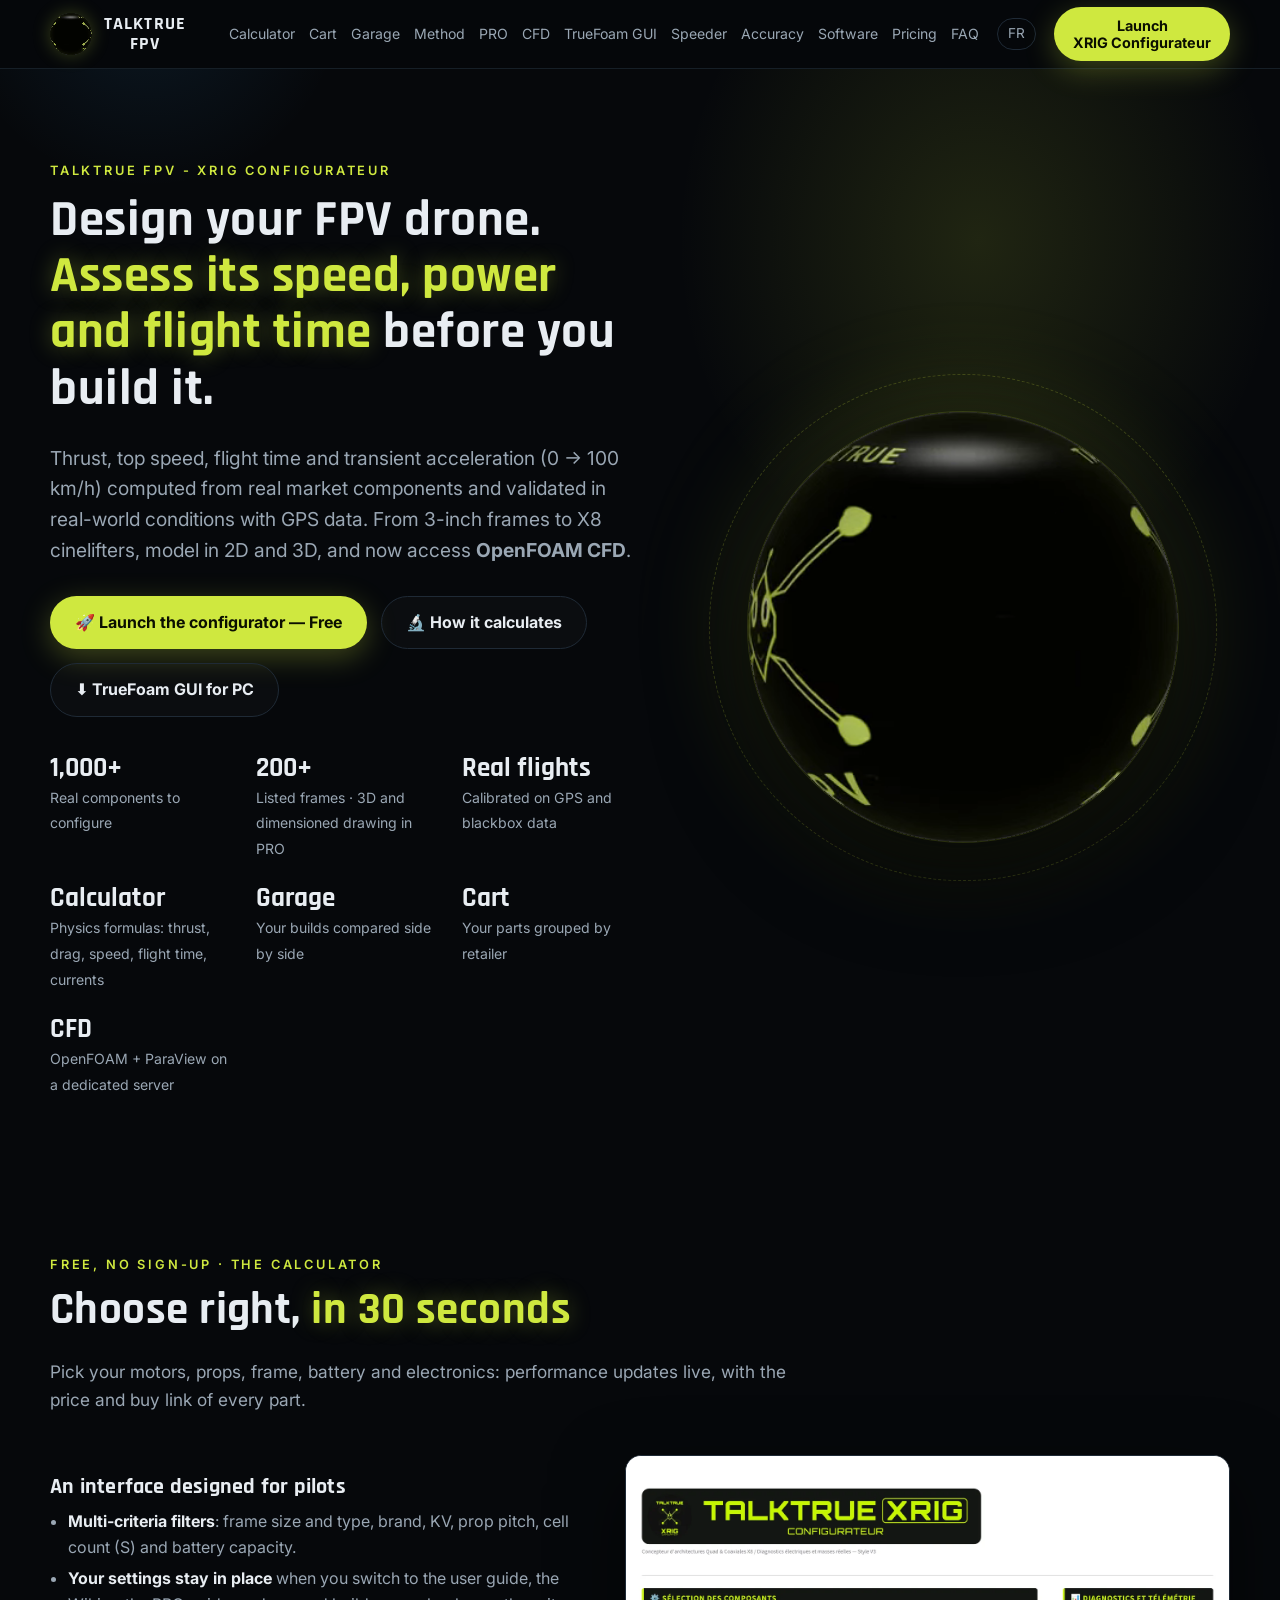
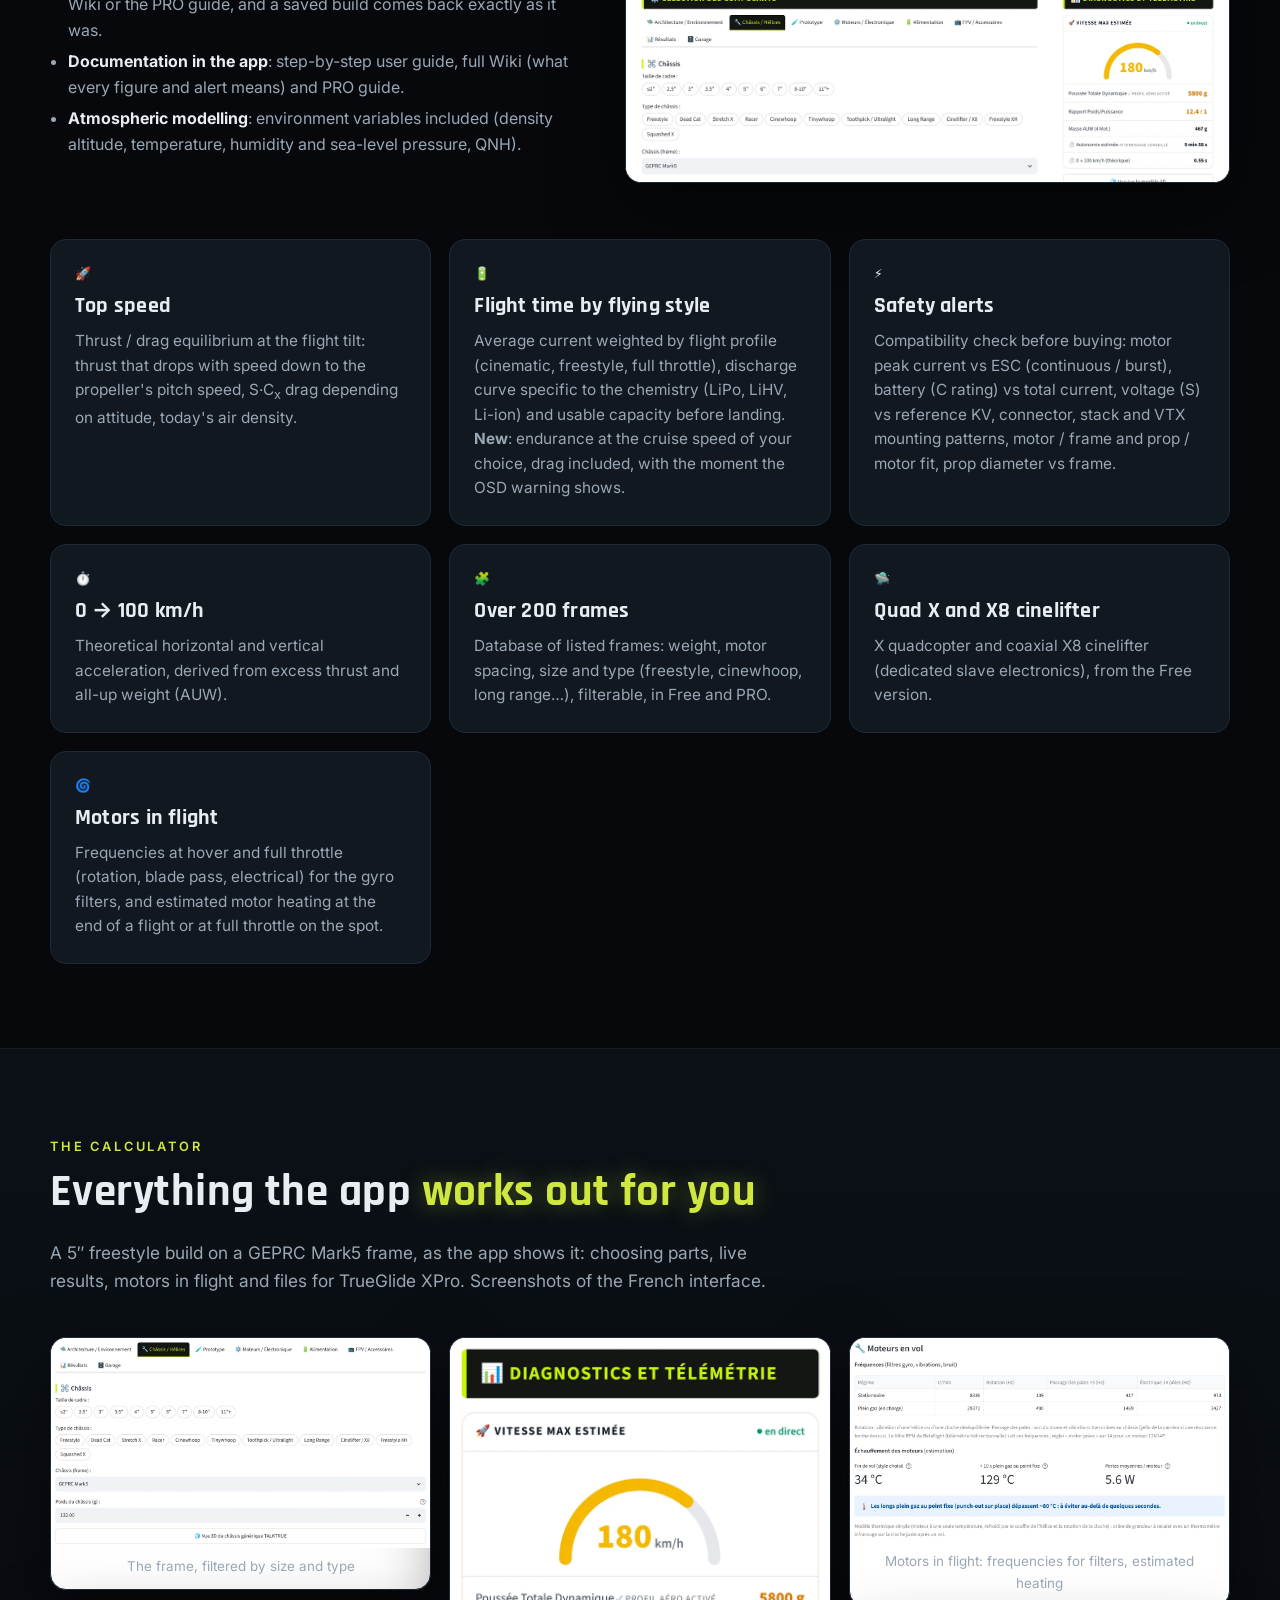
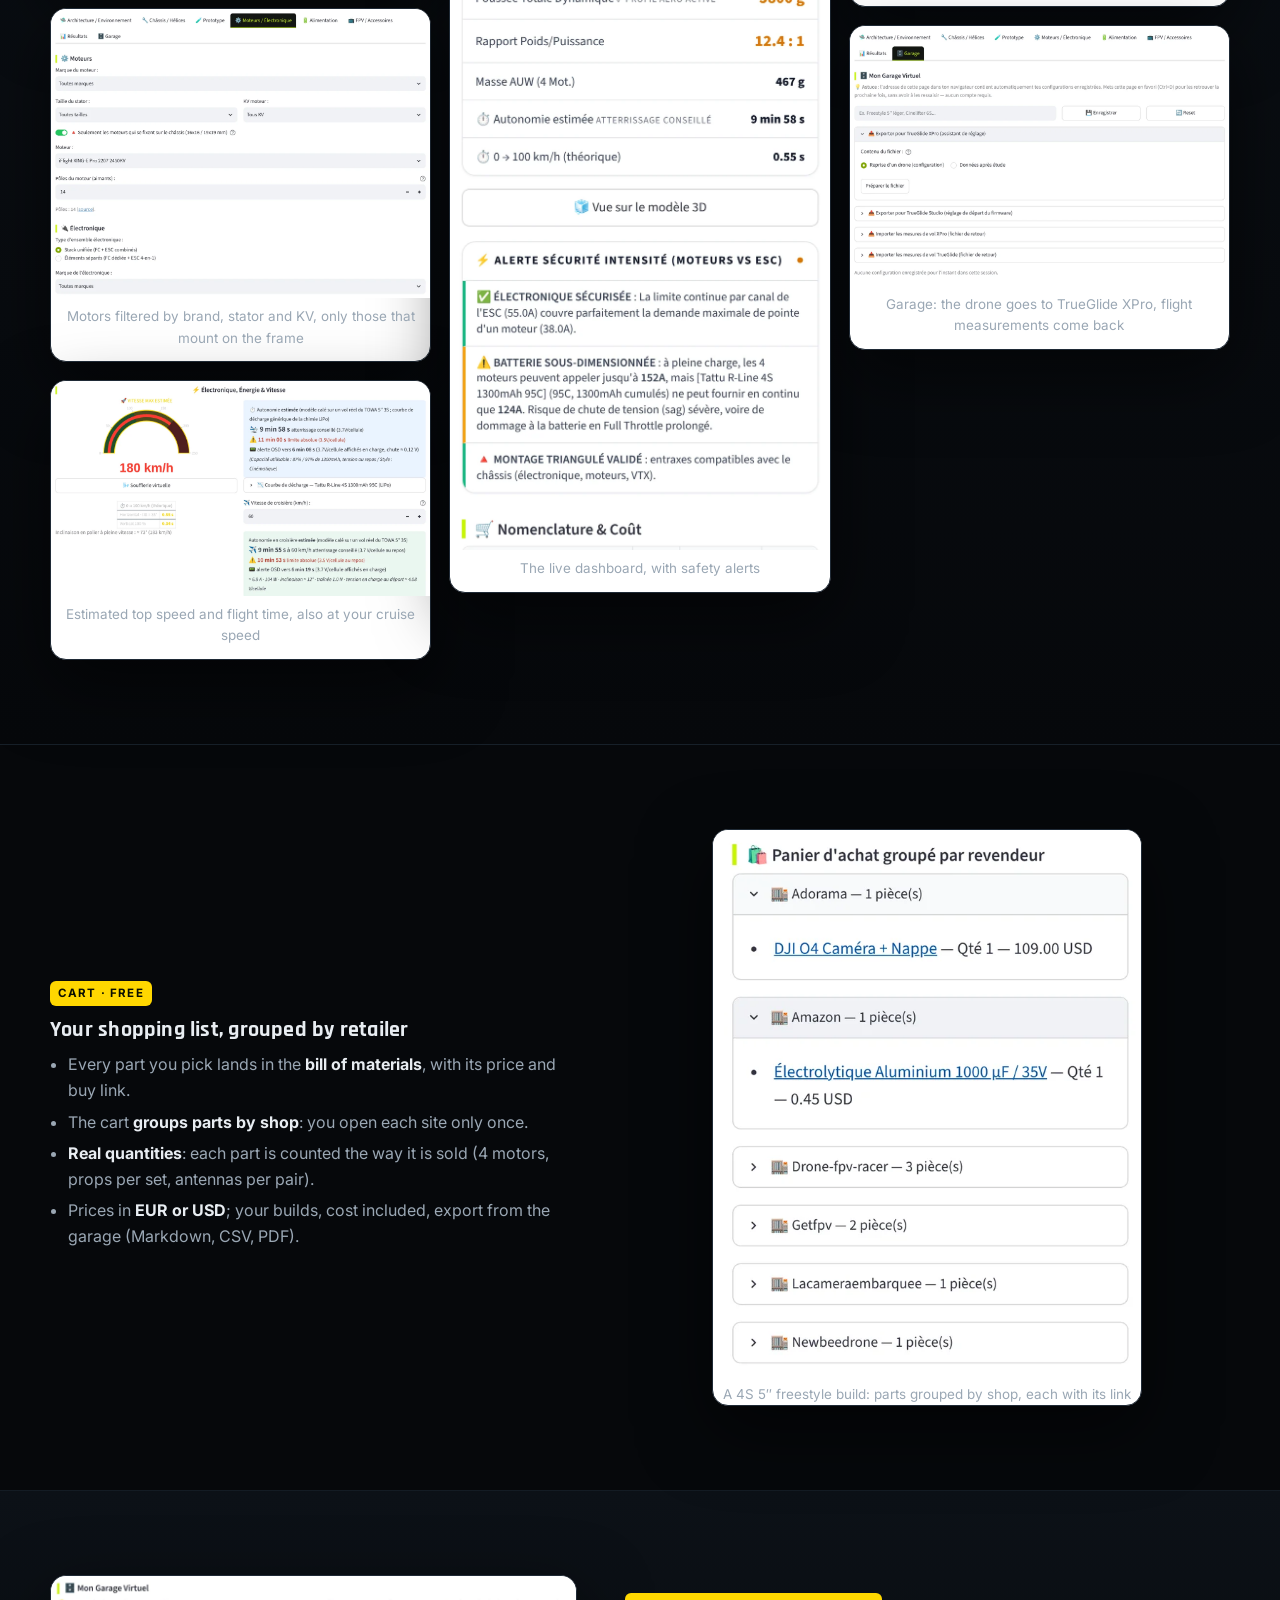
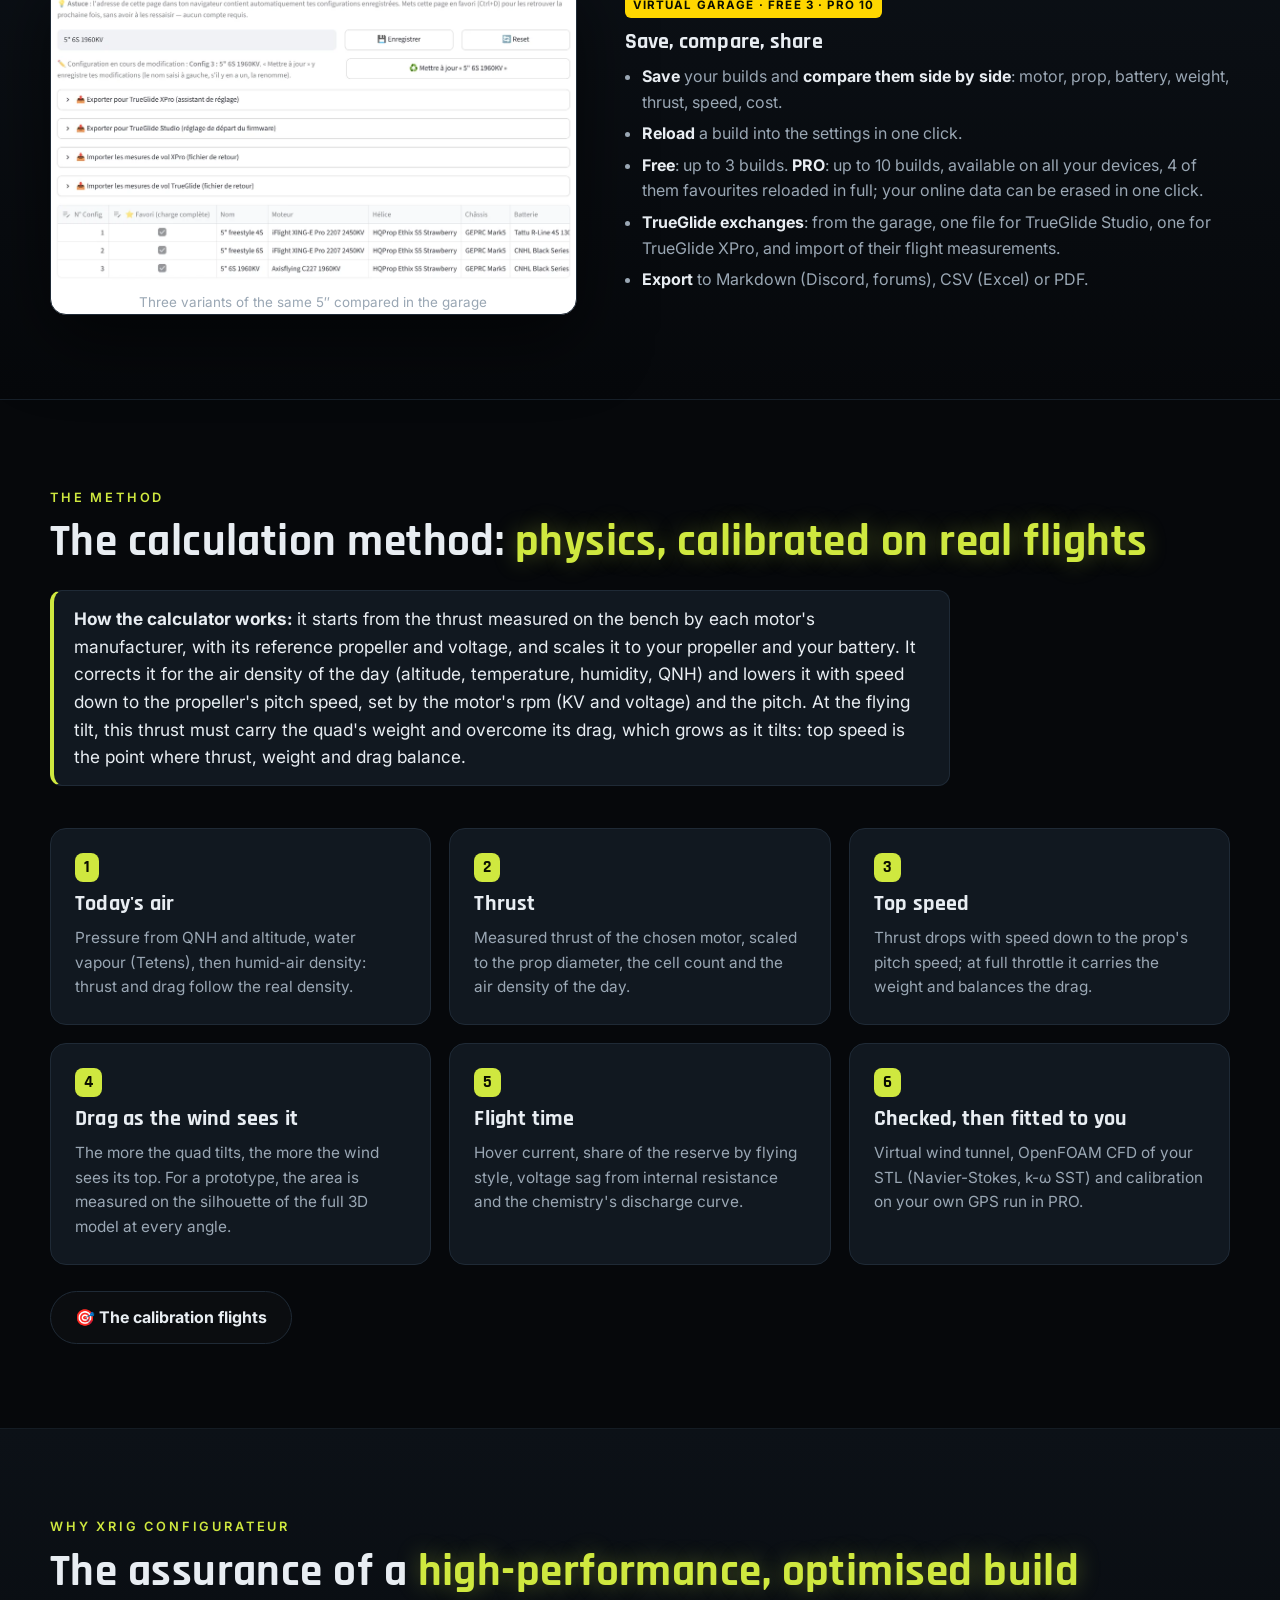
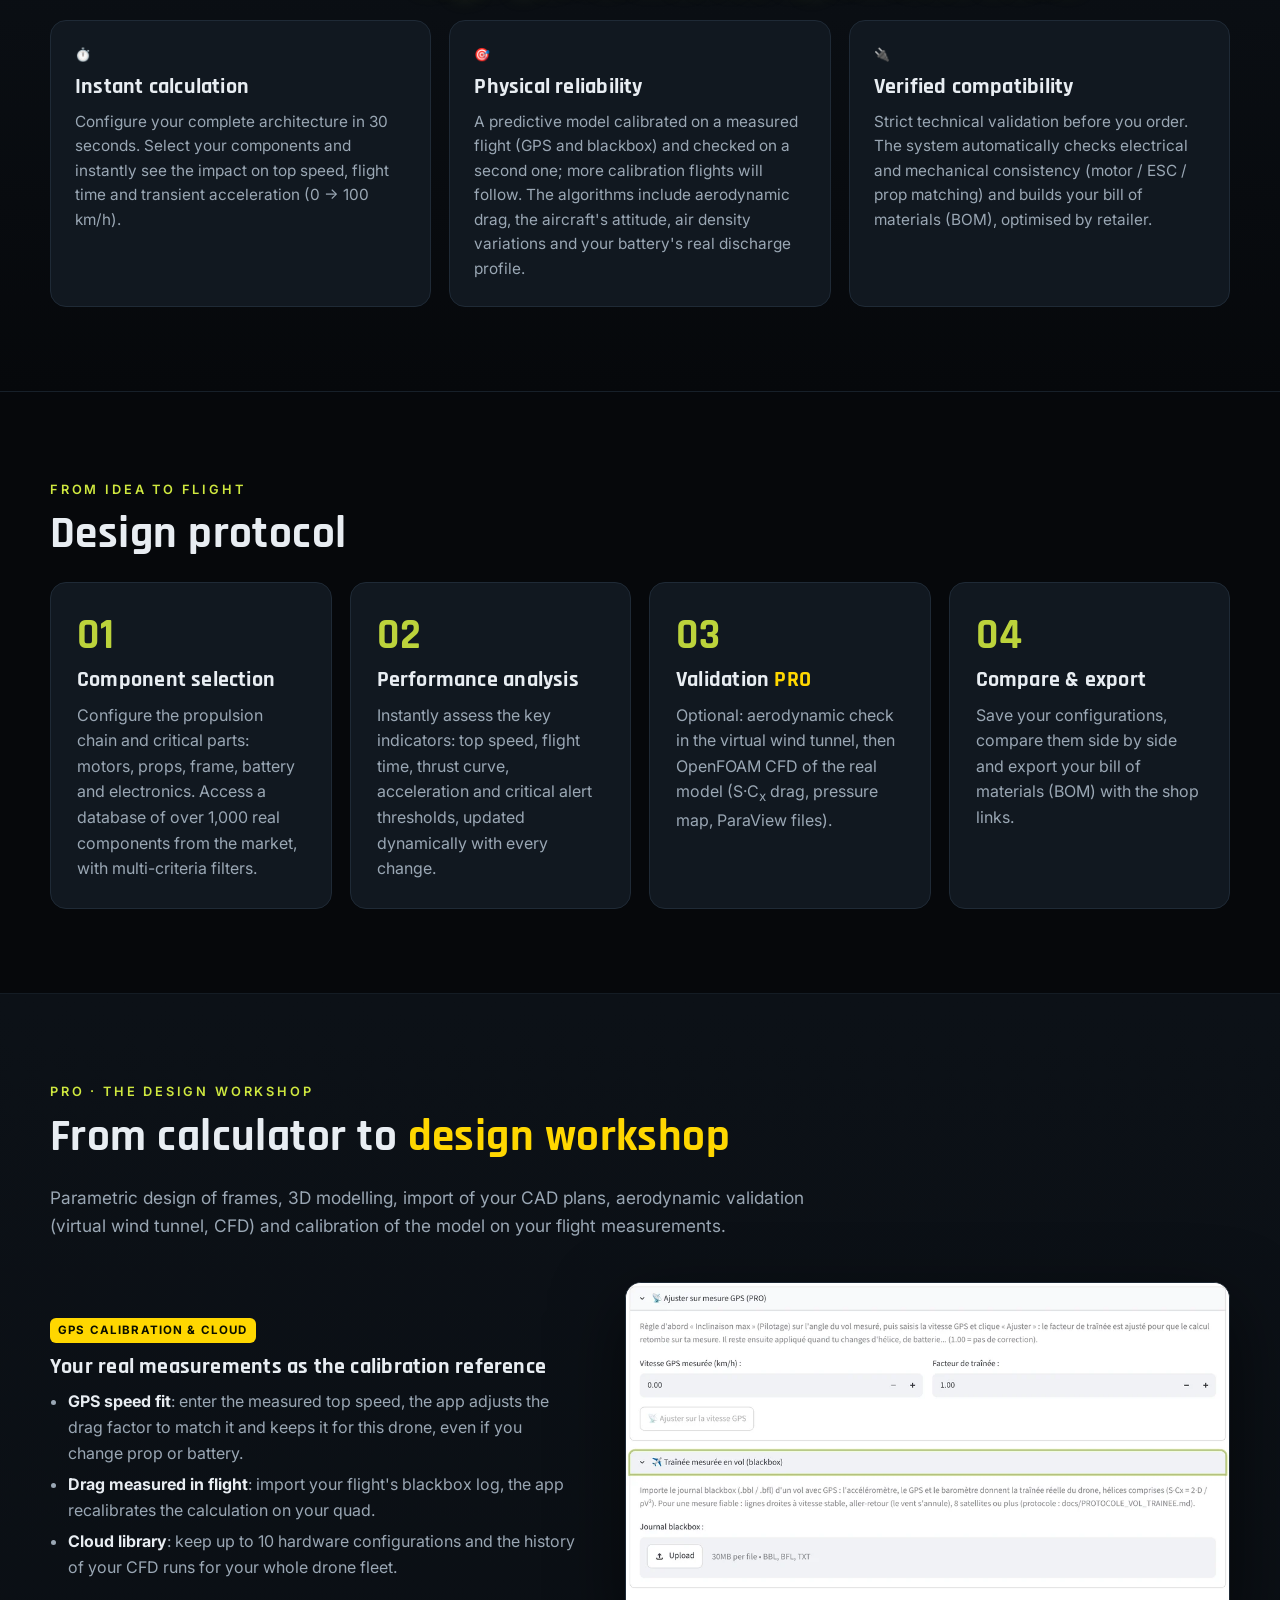
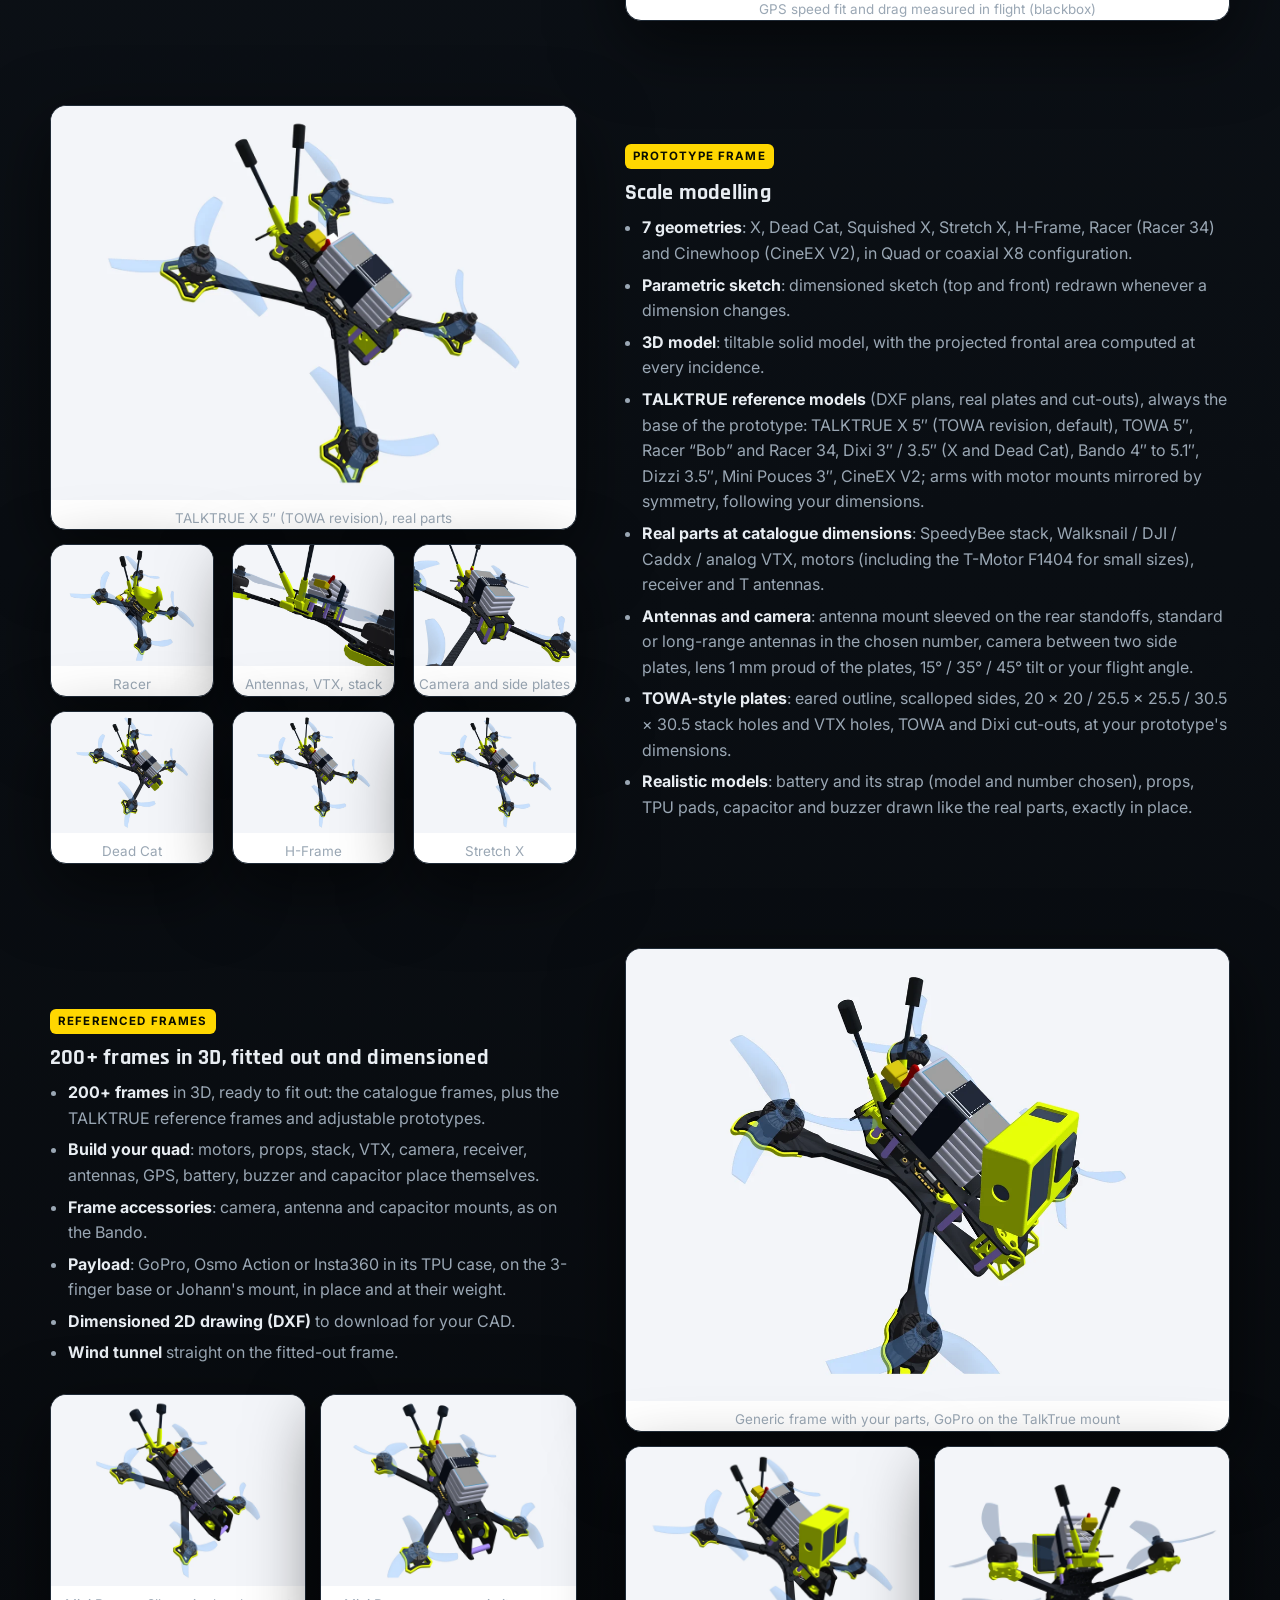
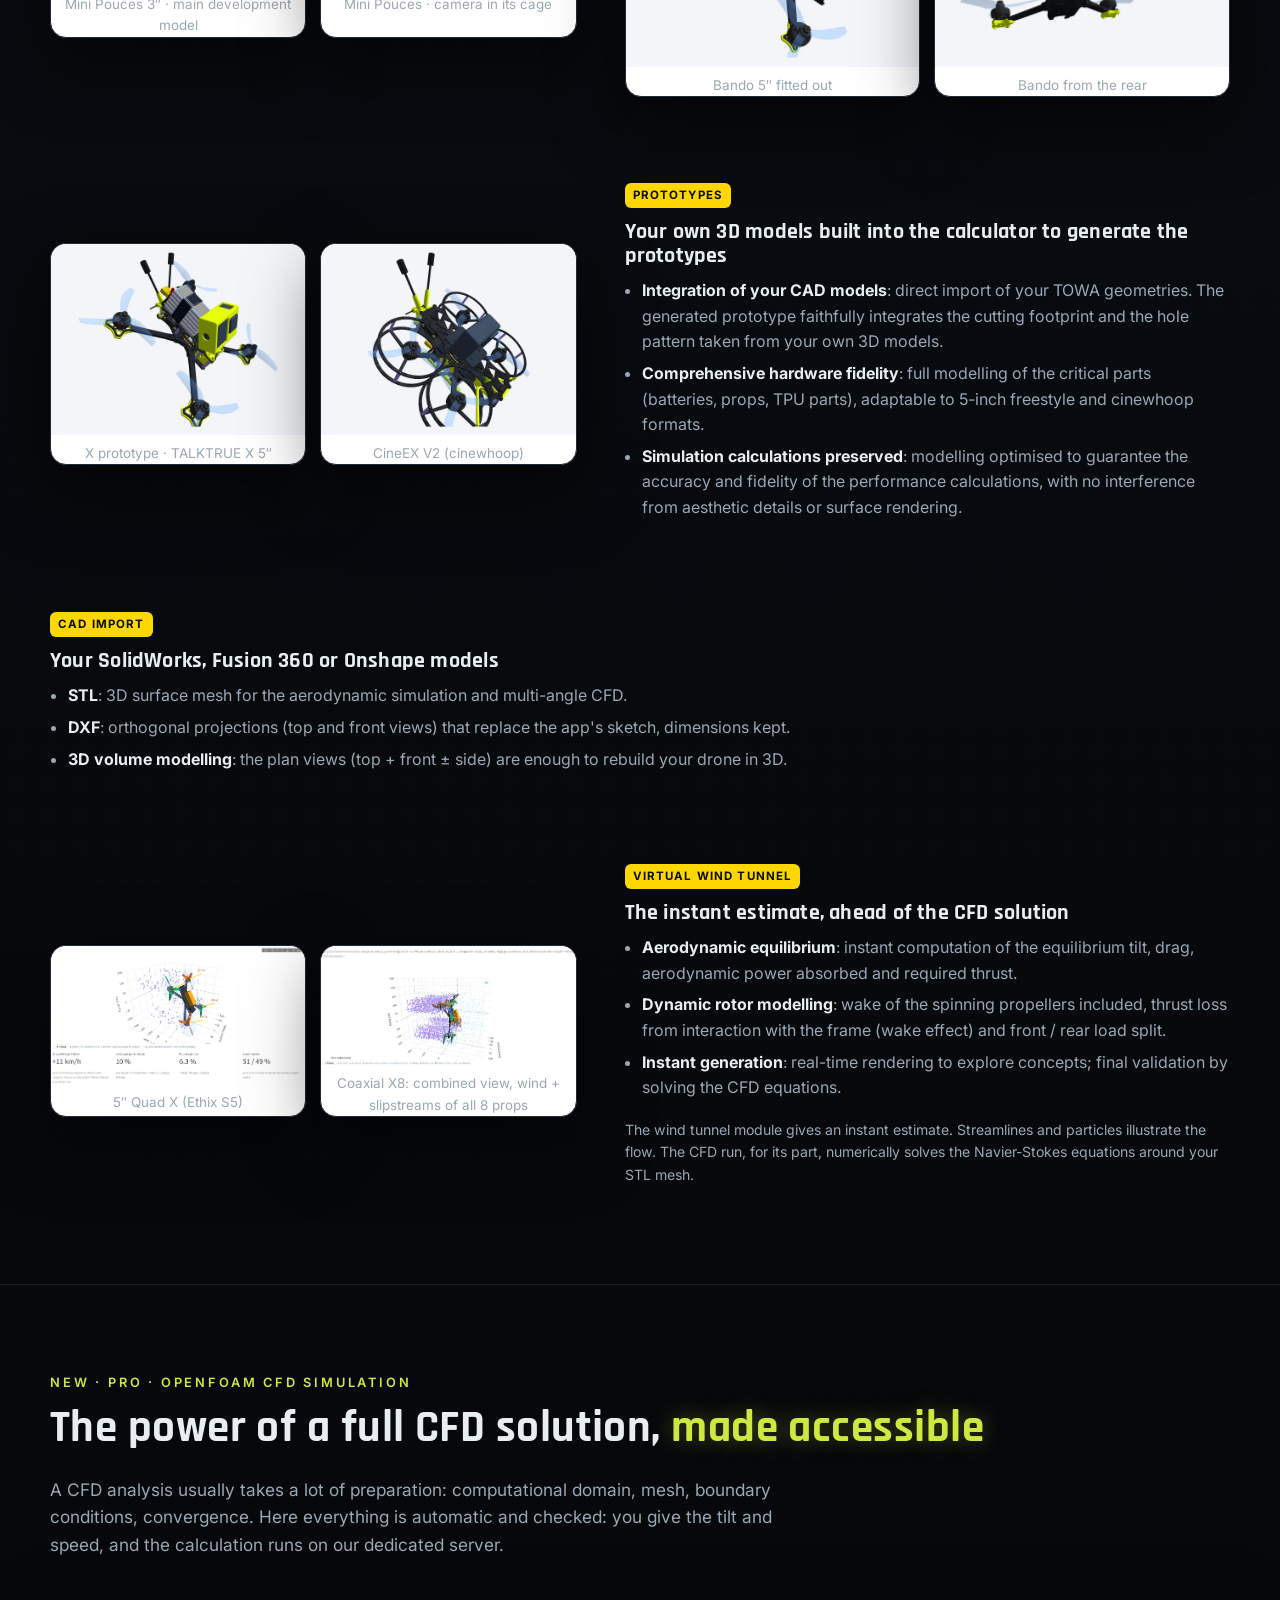
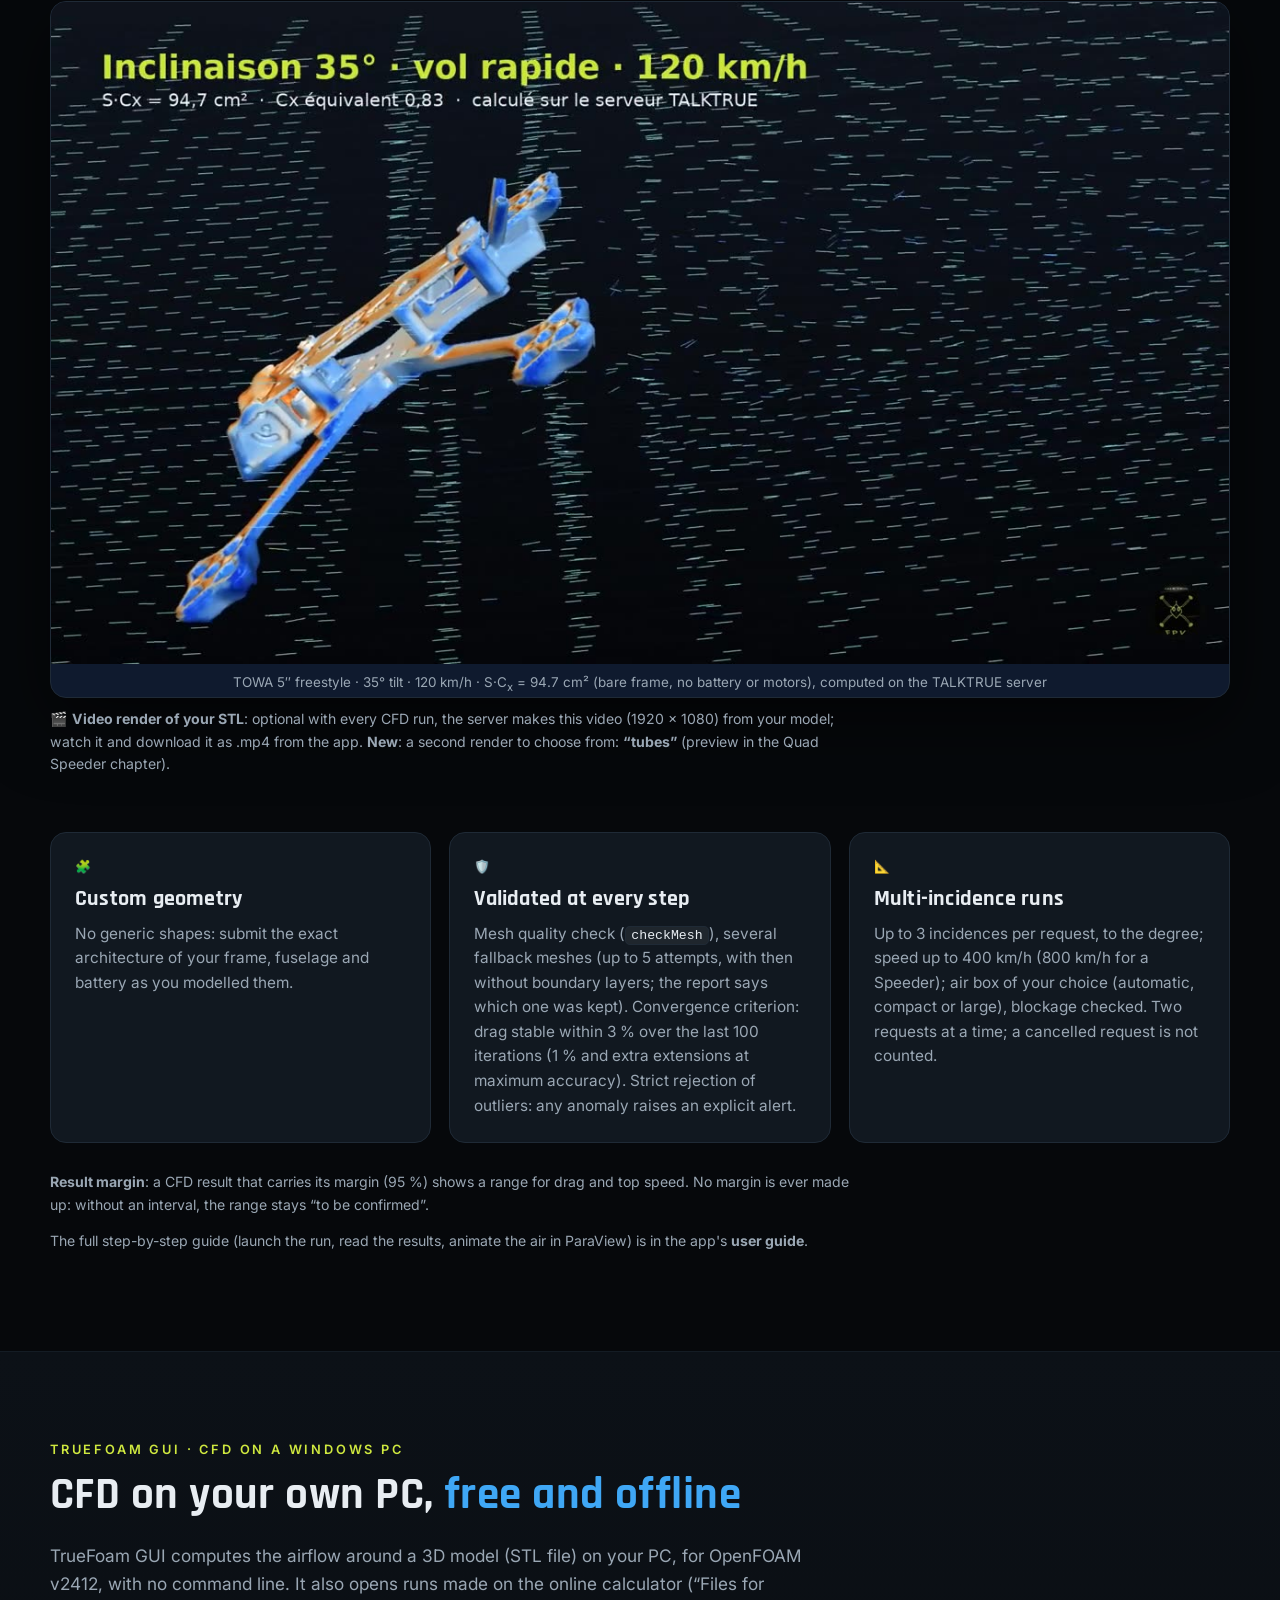
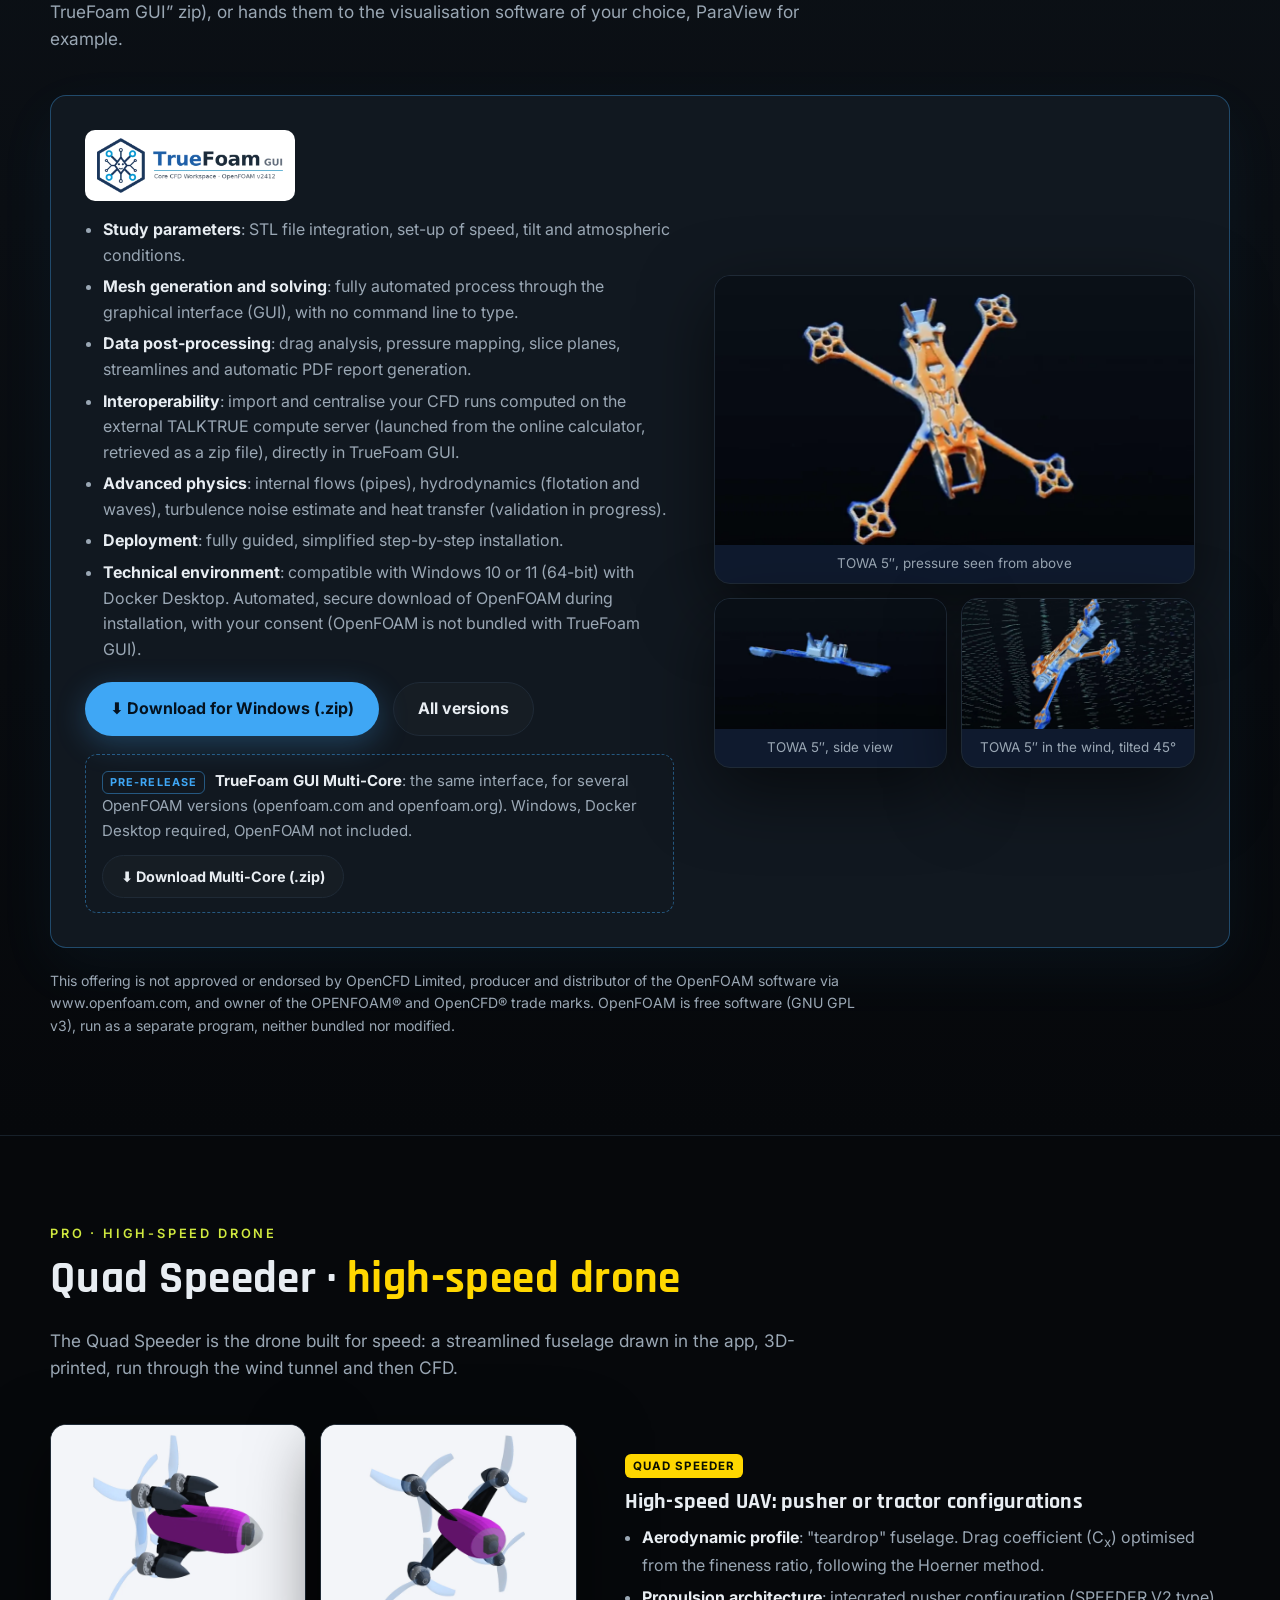
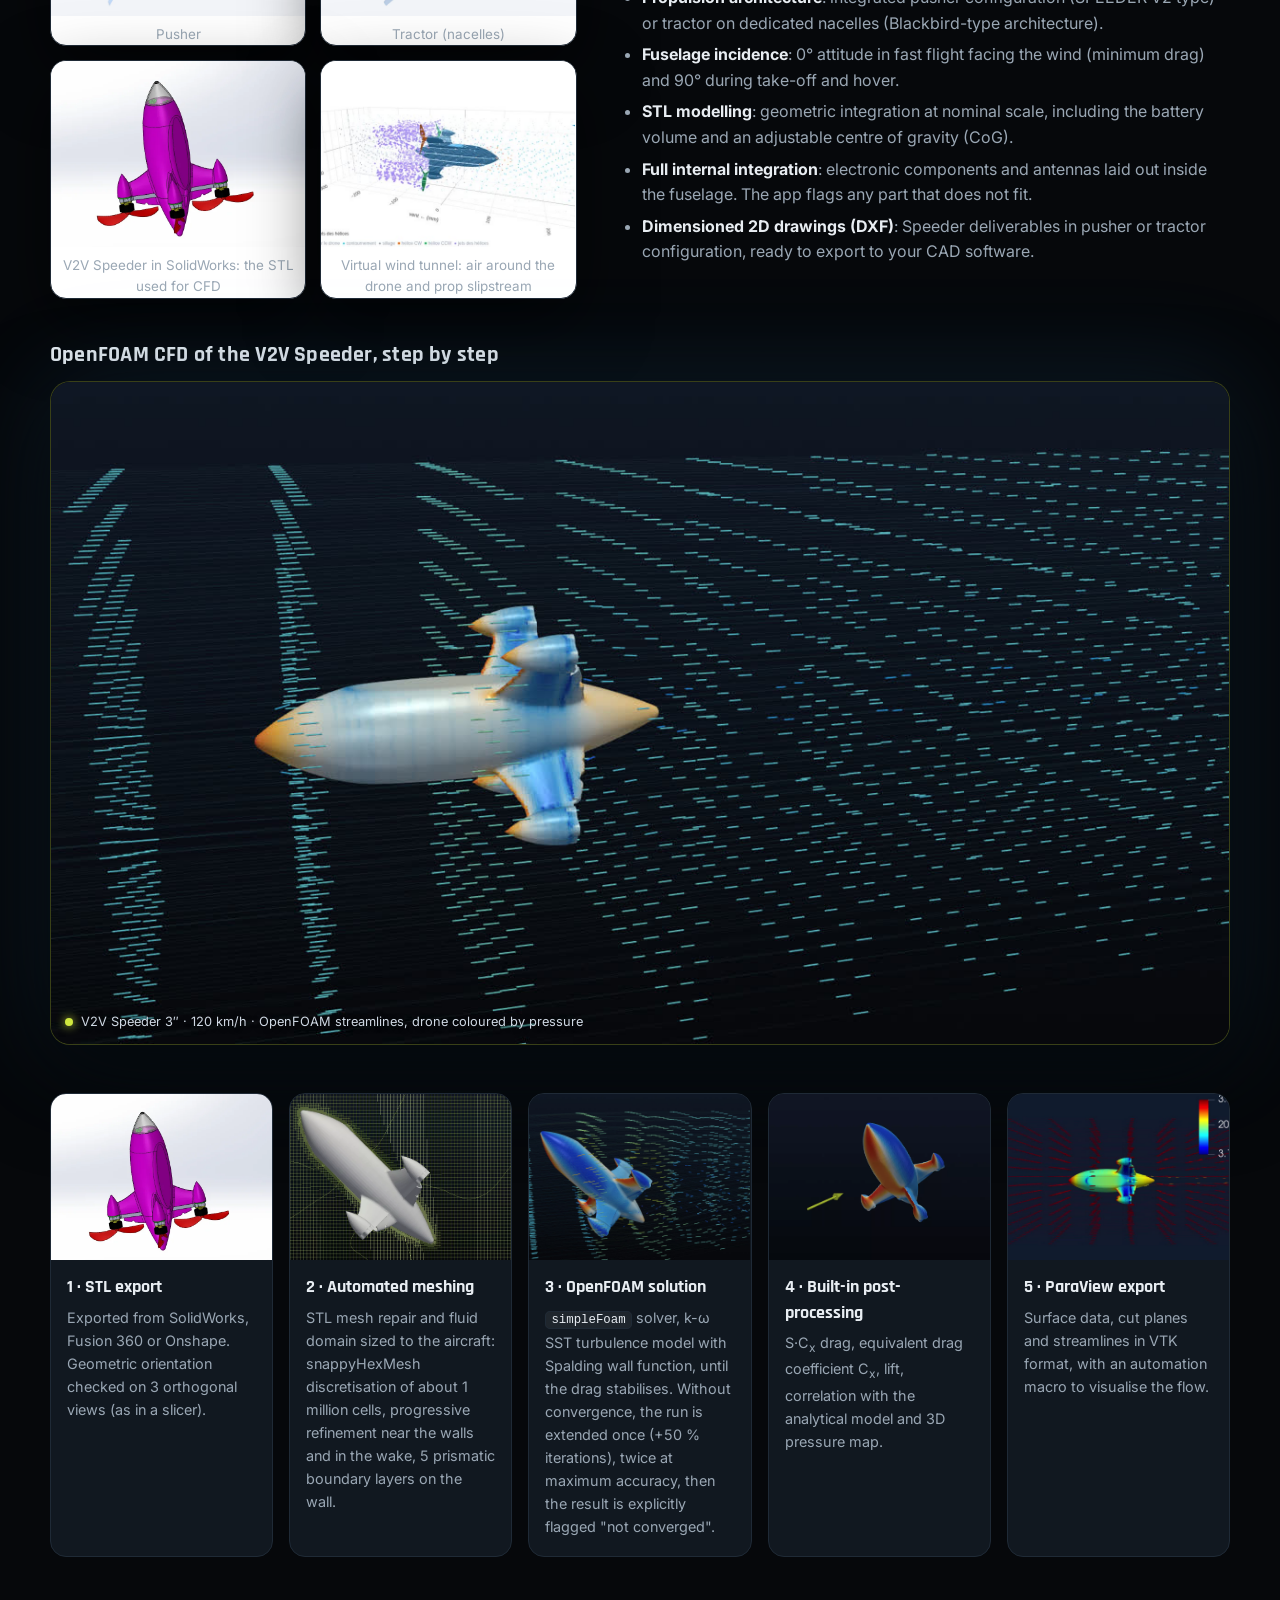
==== commit a16b6f51: "Page d'accueil : modèles réels seulement, Bando et générique avec GoPro sur support TalkTrue, batter" ====
--- a/en/index.html
+++ b/en/index.html
@@ -157,7 +157,7 @@
     <div class="cartes">
       <div class="carte"><div class="icone">🚀</div><h3>Top speed</h3><p>Thrust / drag equilibrium at the flight tilt: thrust that drops with speed down to the propeller's pitch speed, S·C<sub>x</sub> drag depending on attitude, today's air density.</p></div>
       <div class="carte"><div class="icone">🔋</div><h3>Flight time by flying style</h3><p>Average current weighted by flight profile (cinematic, freestyle, full throttle), discharge curve specific to the chemistry (LiPo, LiHV, Li-ion) and usable capacity before landing. <b>New</b>: endurance at the cruise speed of your choice, drag included, with the moment the OSD warning shows.</p></div>
-      <div class="carte"><div class="icone">⚡</div>\1Compatibility check before buying: motor peak current vs ESC (continuous / burst), battery (C rating) vs total current, voltage (S) vs reference KV, connector, stack and VTX mounting patterns, motor / frame and prop / motor fit, prop diameter vs frame.\2</div>
+      <div class="carte"><div class="icone">⚡</div><h3>Safety alerts</h3><p>Compatibility check before buying: motor peak current vs ESC (continuous / burst), battery (C rating) vs total current, voltage (S) vs reference KV, connector, stack and VTX mounting patterns, motor / frame and prop / motor fit, prop diameter vs frame.</p></div>
       <div class="carte"><div class="icone">⏱️</div><h3>0 → 100 km/h</h3><p>Theoretical horizontal and vertical acceleration, derived from excess thrust and all-up weight (AUW).</p></div>
       <div class="carte"><div class="icone">🧩</div><h3>Over 200 frames</h3><p>Database of listed frames: weight, motor spacing, size and type (freestyle, cinewhoop, long range…), filterable, in Free and PRO.</p></div>
       <div class="carte"><div class="icone">🛸</div><h3>Quad X and X8 cinelifter</h3><p>X quadcopter and coaxial X8 cinelifter (dedicated slave electronics), from the Free version.</p></div>
@@ -257,7 +257,7 @@
     <h2>The assurance of a <span class="neon">high-performance, optimised build</span></h2>
     <div class="cartes">
       <div class="carte"><div class="icone">⏱️</div><h3>Instant calculation</h3><p>Configure your complete architecture in 30 seconds. Select your components and instantly see the impact on top speed, flight time and transient acceleration (0 → 100 km/h).</p></div>
-      <div class="carte"><div class="icone">🎯</div>\1A predictive model calibrated on a measured flight (GPS and blackbox) and checked on a second one; more calibration flights will follow. The algorithms include aerodynamic drag, the aircraft's attitude, air density variations and your battery's real discharge profile.</p></div>
+      <div class="carte"><div class="icone">🎯</div><h3>Physical reliability</h3><p>A predictive model calibrated on a measured flight (GPS and blackbox) and checked on a second one; more calibration flights will follow. The algorithms include aerodynamic drag, the aircraft's attitude, air density variations and your battery's real discharge profile.</p></div>
       <div class="carte"><div class="icone">🔌</div><h3>Verified compatibility</h3><p>Strict technical validation before you order. The system automatically checks electrical and mechanical consistency (motor / ESC / prop matching) and builds your bill of materials (BOM), optimised by retailer.</p></div>
     </div>
   </div>
@@ -302,7 +302,7 @@
           <li><b>7 geometries</b>: X, Dead Cat, Squished X, Stretch X, H-Frame, Racer (Racer 34) and Cinewhoop (CineEX V2), in Quad or coaxial X8 configuration.</li>
           <li><b>Parametric sketch</b>: dimensioned sketch (top and front) redrawn whenever a dimension changes.</li>
           <li><b>3D model</b>: tiltable solid model, with the projected frontal area computed at every incidence.</li>
-          <li><b>TALKTRUE reference models</b> (DXF plans, real plates and cut-outs), always the base of the prototype: TALKTRUE X 5″ (TOWA revision, default), TOWA 5″, Racer “Bob” and Racer 34, Dixi 3″ / 3.5″ (X and Dead Cat), Bando 4″ to 5.1″, Dizzi 3.5″, CineEX V2; arms with motor mounts mirrored by symmetry, following your dimensions.</li>
+          <li><b>TALKTRUE reference models</b> (DXF plans, real plates and cut-outs), always the base of the prototype: TALKTRUE X 5″ (TOWA revision, default), TOWA 5″, Racer “Bob” and Racer 34, Dixi 3″ / 3.5″ (X and Dead Cat), Bando 4″ to 5.1″, Dizzi 3.5″, Mini Pouces 3″, CineEX V2; arms with motor mounts mirrored by symmetry, following your dimensions.</li>
           <li><b>Real parts at catalogue dimensions</b>: SpeedyBee stack, Walksnail / DJI / Caddx / analog VTX, motors (including the T-Motor F1404 for small sizes), receiver and T antennas.</li>
           <li><b>Antennas and camera</b>: antenna mount sleeved on the rear standoffs, standard or long-range antennas in the chosen number, camera between two side plates, lens 1 mm proud of the plates, 15° / 35° / 45° tilt or your flight angle.</li>
           <li><b>TOWA-style plates</b>: eared outline, scalloped sides, 20 × 20 / 25.5 × 25.5 / 30.5 × 30.5 stack holes and VTX holes, TOWA and Dixi cut-outs, at your prototype's dimensions.</li>
@@ -316,7 +316,6 @@
           <figure class="visuel"><img src="../assets/guide/rendu_details.webp" width="1200" height="900" loading="lazy" alt="Rear of the drone: antenna mount on the standoffs, two DJI O4 antennas, VTX and stack"><figcaption>Antennas, VTX, stack</figcaption></figure>
           <figure class="visuel"><img src="../assets/guide/rendu_camera.webp" width="1200" height="900" loading="lazy" alt="FPV camera between its two side plates, lens 1 mm proud of the plates"><figcaption>Camera and side plates</figcaption></figure>
         </div>
-        <figure class="visuel sombre"><img src="../assets/guide/05_prototype_x.webp" width="838" height="1106" loading="lazy" alt="FPV prototype frame geometry with dimensioned sketch"><figcaption>Dimensioned sketch: TALKTRUE X 5″ (TOWA revision)</figcaption></figure>
         <div class="trio">
           <figure class="visuel"><img src="../assets/guide/proto3d_deadcat.webp" width="1200" height="900" loading="lazy" alt="Dead Cat prototype generated in 3D, TOWA-style arms and plates, fitted out"><figcaption>Dead Cat</figcaption></figure>
           <figure class="visuel"><img src="../assets/guide/proto3d_hframe.webp" width="1200" height="900" loading="lazy" alt="H-Frame prototype generated in 3D, TOWA-style arms and plates, fitted out"><figcaption>H-Frame</figcaption></figure>
@@ -332,14 +331,18 @@
         <ul>
           <li><b>200+ frames</b> in 3D, ready to fit out: the catalogue frames, plus the TALKTRUE reference frames and adjustable prototypes.</li>
           <li><b>Build your quad</b>: motors, props, stack, VTX, camera, receiver, antennas, GPS, battery, buzzer and capacitor place themselves.</li>
-          \1\n          <li><b>Payload</b>: GoPro, Osmo Action or Insta360 in its TPU case, on the 3-finger base or Johann's mount, in place and at their weight.</li>
+          <li><b>Frame accessories</b>: camera, antenna and capacitor mounts, as on the Bando.</li>
+          <li><b>Payload</b>: GoPro, Osmo Action or Insta360 in its TPU case, on the 3-finger base or Johann's mount, in place and at their weight.</li>
           <li><b>Dimensioned 2D drawing (DXF)</b> to download for your CAD.</li>
           <li><b>Wind tunnel</b> straight on the fitted-out frame.</li>
         </ul>
-      </div>
-      <div>
-        <figure class="visuel"><img src="../assets/guide/generique_equipe.webp" width="1200" height="900" loading="lazy" alt="Catalogue frame fitted out in 3D"><figcaption>Generic frame with your parts</figcaption></figure>
-        <figure class="visuel"><img src="../assets/guide/generique_plan_cote.webp" width="1592" height="720" loading="lazy" alt="Dimensioned DXF drawing of a generic frame"><figcaption>Dimensioned 2D drawing</figcaption></figure>
+        <div class="duo" style="margin-top:28px">
+          <figure class="visuel"><img src="../assets/guide/mini_pouces.webp" width="1200" height="900" loading="lazy" alt="TALKTRUE Mini Pouces 3-inch in 3D, real frame fitted out"><figcaption>Mini Pouces 3″ · main development model</figcaption></figure>
+          <figure class="visuel"><img src="../assets/guide/mini_pouces_avant.webp" width="1200" height="900" loading="lazy" alt="Front of the Mini Pouces: camera in its cage"><figcaption>Mini Pouces · camera in its cage</figcaption></figure>
+        </div>
+      </div>
+      <div>
+        <figure class="visuel"><img src="../assets/guide/generique_equipe.webp" width="1200" height="900" loading="lazy" alt="Catalogue frame (Apex DC5 5-inch) fitted out in 3D: GoPro on the TalkTrue GoPro mount, electronics between the plates, 6S battery held by its strap"><figcaption>Generic frame with your parts, GoPro on the TalkTrue mount</figcaption></figure>
         <div class="duo" style="margin-top:14px">
           <figure class="visuel"><img src="../assets/nouveautes/bando_accessoires.webp" width="1200" height="900" loading="lazy" alt="Bando 5-inch fitted out in 3D, grey frame: GoPro on its mount, DJI O4 camera in its mounts, VTX, antennas and 6S LiPo held by its strap"><figcaption>Bando 5″ fitted out</figcaption></figure>
           <figure class="visuel"><img src="../assets/nouveautes/buzzer_condensateur.webp" width="1200" height="900" loading="lazy" alt="Bando 5-inch seen from the rear, grey frame: GoPro, antenna mount, electronics and LiPo held by its strap"><figcaption>Bando from the rear</figcaption></figure>
@@ -363,7 +366,7 @@
       </div>
     </div>
 
-    <div class="fonction">
+    <div class="fonction" style="grid-template-columns:1fr">
       <div>
         <span class="badge">CAD import</span>
         <h3>Your SolidWorks, Fusion 360 or Onshape models</h3>
@@ -373,15 +376,8 @@
           <li><b>3D volume modelling</b>: the plan views (top + front ± side) are enough to rebuild your drone in 3D.</li>
         </ul>
       </div>
-      <figure class="visuel"><img src="../assets/dxf/stl_towa.webp" width="1000" height="535" loading="lazy" alt="STL import of a 5-inch TOWA: orientation checked on 3 views"><figcaption>Your STL: orientation checked on 3 views</figcaption></figure>
-    </div>
-
-    <h3 class="titre-etapes" style="margin-top:0">From DXF drawings to a 3D model, in 3 steps</h3>
-    <div class="etapes-dxf">
-      <figure class="visuel"><img src="../assets/dxf/1_plans.webp" width="623" height="575" loading="lazy" alt="Loaded DXF drawings table: top view, front view, 3D volume"><figcaption>1 · Your DXF drawings</figcaption></figure>
-      <figure class="visuel sombre"><img src="../assets/dxf/2_esquisse_towa.webp" width="508" height="670" loading="lazy" alt="Dimensioned sketch replaced by the top and front DXF drawings of a TOWA 5-inch"><figcaption>2 · They replace the sketch, same dimensions</figcaption></figure>
-      <figure class="visuel"><img src="../assets/dxf/3_volume.webp" width="890" height="482" loading="lazy" alt="3D volume of an FPV drone rebuilt from its DXF drawings"><figcaption>3 · The rebuilt 3D volume</figcaption></figure>
-    </div>
+    </div>
+
 
     <div class="fonction inverse">
       <div>
@@ -417,8 +413,8 @@
     <p class="note" style="margin:0">🎬 <b>Video render of your STL</b>: optional with every CFD run, the server makes this video (1920 × 1080) from your model; watch it and download it as .mp4 from the app. <b>New</b>: a second render to choose from: <b>“tubes”</b> (preview in the Quad Speeder chapter).</p>
     <div class="cartes" style="margin-top:56px">
       <div class="carte"><div class="icone">🧩</div><h3>Custom geometry</h3><p>No generic shapes: submit the exact architecture of your frame, fuselage and battery as you modelled them.</p></div>
-      <div class="carte"><div class="icone">🛡️</div>\1Mesh quality check (<code>checkMesh</code>), several fallback meshes (up to 5 attempts, with then without boundary layers; the report says which one was kept). Convergence criterion: drag stable within 3 % over the last 100 iterations (1 % and extra extensions at maximum accuracy). Strict rejection of outliers: any anomaly raises an explicit alert.\2</div>
-      <div class="carte"><div class="icone">📐</div>\1Up to 3 incidences per request, to the degree; speed up to 400 km/h (800 km/h for a Speeder); air box of your choice (automatic, compact or large), blockage checked. Two requests at a time; a cancelled request is not counted.\2</div>
+      <div class="carte"><div class="icone">🛡️</div><h3>Validated at every step</h3><p>Mesh quality check (<code>checkMesh</code>), several fallback meshes (up to 5 attempts, with then without boundary layers; the report says which one was kept). Convergence criterion: drag stable within 3 % over the last 100 iterations (1 % and extra extensions at maximum accuracy). Strict rejection of outliers: any anomaly raises an explicit alert.</p></div>
+      <div class="carte"><div class="icone">📐</div><h3>Multi-incidence runs</h3><p>Up to 3 incidences per request, to the degree; speed up to 400 km/h (800 km/h for a Speeder); air box of your choice (automatic, compact or large), blockage checked. Two requests at a time; a cancelled request is not counted.</p></div>
     </div>
     <p class="note" style="margin-top:28px"><b>Result margin</b>: a CFD result that carries its margin (95 %) shows a range for drag and top speed. No margin is ever made up: without an interval, the range stays “to be confirmed”.</p>
     <p class="note" style="margin-top:12px">The full step-by-step guide (launch the run, read the results, animate the air in ParaView) is in the app's <b>user guide</b>.</p>
@@ -510,7 +506,7 @@
     </figure>
     <ol class="sequence">
       <li>
-        <figure class="visuel"><img src="../assets/dxf/stl_v2v.webp" width="1000" height="555" loading="lazy" alt="STL import of an FPV Speeder: orientation checked on three views"></figure>
+        <figure class="visuel"><img src="../assets/constructions/v2v_solidworks.webp" width="780" height="570" loading="lazy" alt="SolidWorks model of the V2V Speeder, exported as STL for the CFD run"></figure>
         <div><b>1 · STL export</b><p>Exported from SolidWorks, Fusion 360 or Onshape. Geometric orientation checked on 3 orthogonal views (as in a slicer).</p></div>
       </li>
       <li>
@@ -773,7 +769,7 @@
     <details><summary>What is the CFD simulation?</summary><p>A real simulation of the airflow around your drone, run with <b>OpenFOAM</b> (the open-source CFD software used in industry) from your STL file. You get the computed drag area (S·Cd), the equivalent drag coefficient, lift, a 3D pressure map and a file pack for ParaView.</p></details>
     <details><summary>Do I need to know OpenFOAM?</summary><p>No. Upload your STL, pick the tilt and speed, and the compute server does everything: STL repair, domain, snappyHexMesh meshing, k-ω SST solve until convergence, checks. Nothing to install on your computer.</p></details>
     <details><summary>How long does a run take?</summary><p>A few tens of minutes per tilt, depending on the model size and the queue. You can close the app: the run continues, the result waits for you in Prototype › Calcul CFD (“Mes calculs CFD”), and if you leave an e-mail address the server tells you when the results are ready.</p></details>
-    <details><summary>How do I view the results in ParaView?</summary><p>Every run comes with a zip for \1 (free): drone surface, streamlines and a macro that makes the air flow. It also provides a zip for TrueFoam GUI, a study folder (CSV of S·Cx, forces, parameters), the video as .mp4 and an “Apply these results to the calculator” button that replaces the estimated drag with the CFD one. The illustrated step-by-step is in the app's user guide.</p></details>
+    <details><summary>How do I view the results in ParaView?</summary><p>Every run comes with a zip for <a href="https://www.paraview.org/download/" rel="noopener">ParaView</a> (free): drone surface, streamlines and a macro that makes the air flow. It also provides a zip for TrueFoam GUI, a study folder (CSV of S·Cx, forces, parameters), the video as .mp4 and an “Apply these results to the calculator” button that replaces the estimated drag with the CFD one. The illustrated step-by-step is in the app's user guide.</p></details>
     <details><summary>Is the CFD exact?</summary><p>It is a steady (RANS) simulation without the propellers or their slipstream, with wall functions: allow ±15 to 25 %. It's ideal to <b>compare shapes</b> and see where drag comes from. Real speed is confirmed by a GPS flight, on which you can recalibrate the configurator.</p></details>
     <details><summary>And the virtual wind tunnel?</summary><p>It's the instant estimate, with the airflow and prop slipstream illustrated. Use it to explore, then CFD to settle it.</p></details>
     <details><summary>How is it different from eCalc?</summary><p>eCalc is a reference for pure calculation. TALKTRUE FPV - XRIG Configurateur is a design platform: CFD of your own model, real parts with prices and shop links, a build garage, dimensioned sketches, 3D models and import of your CAD drawings.</p></details>
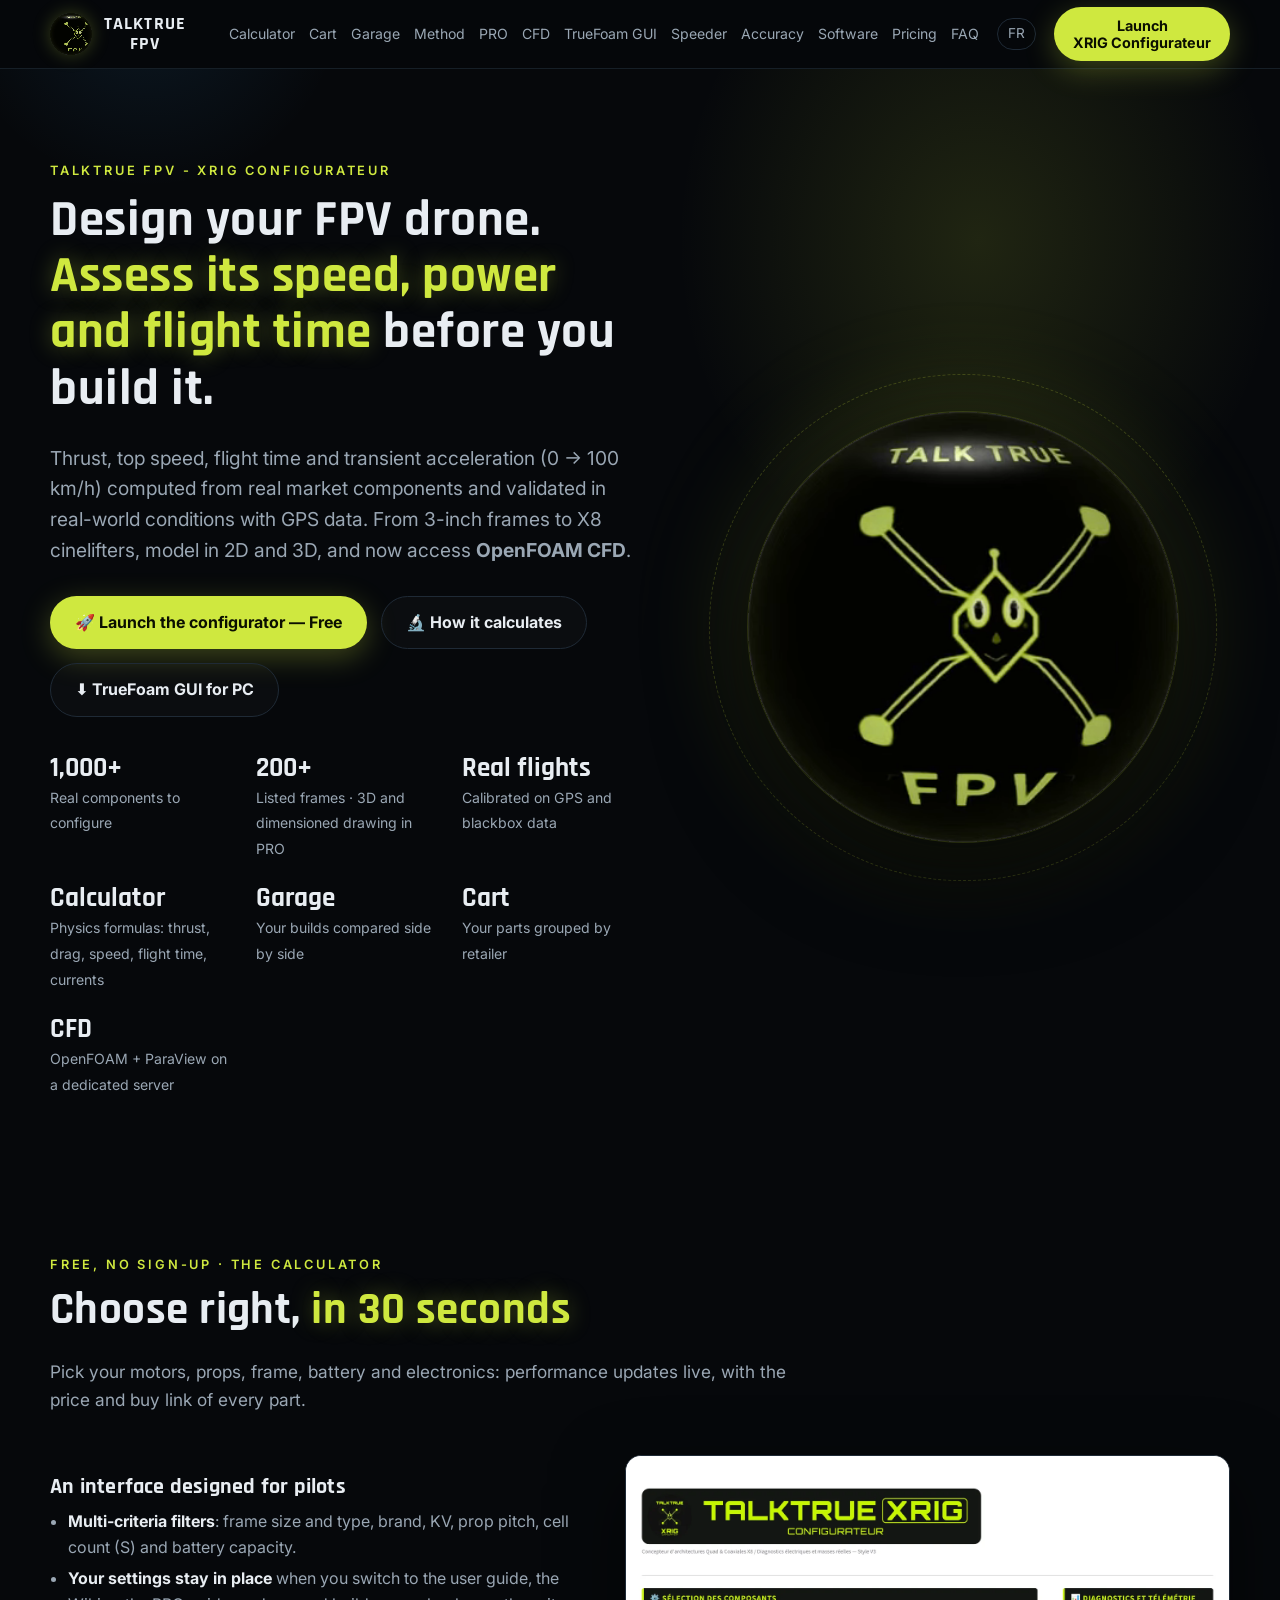
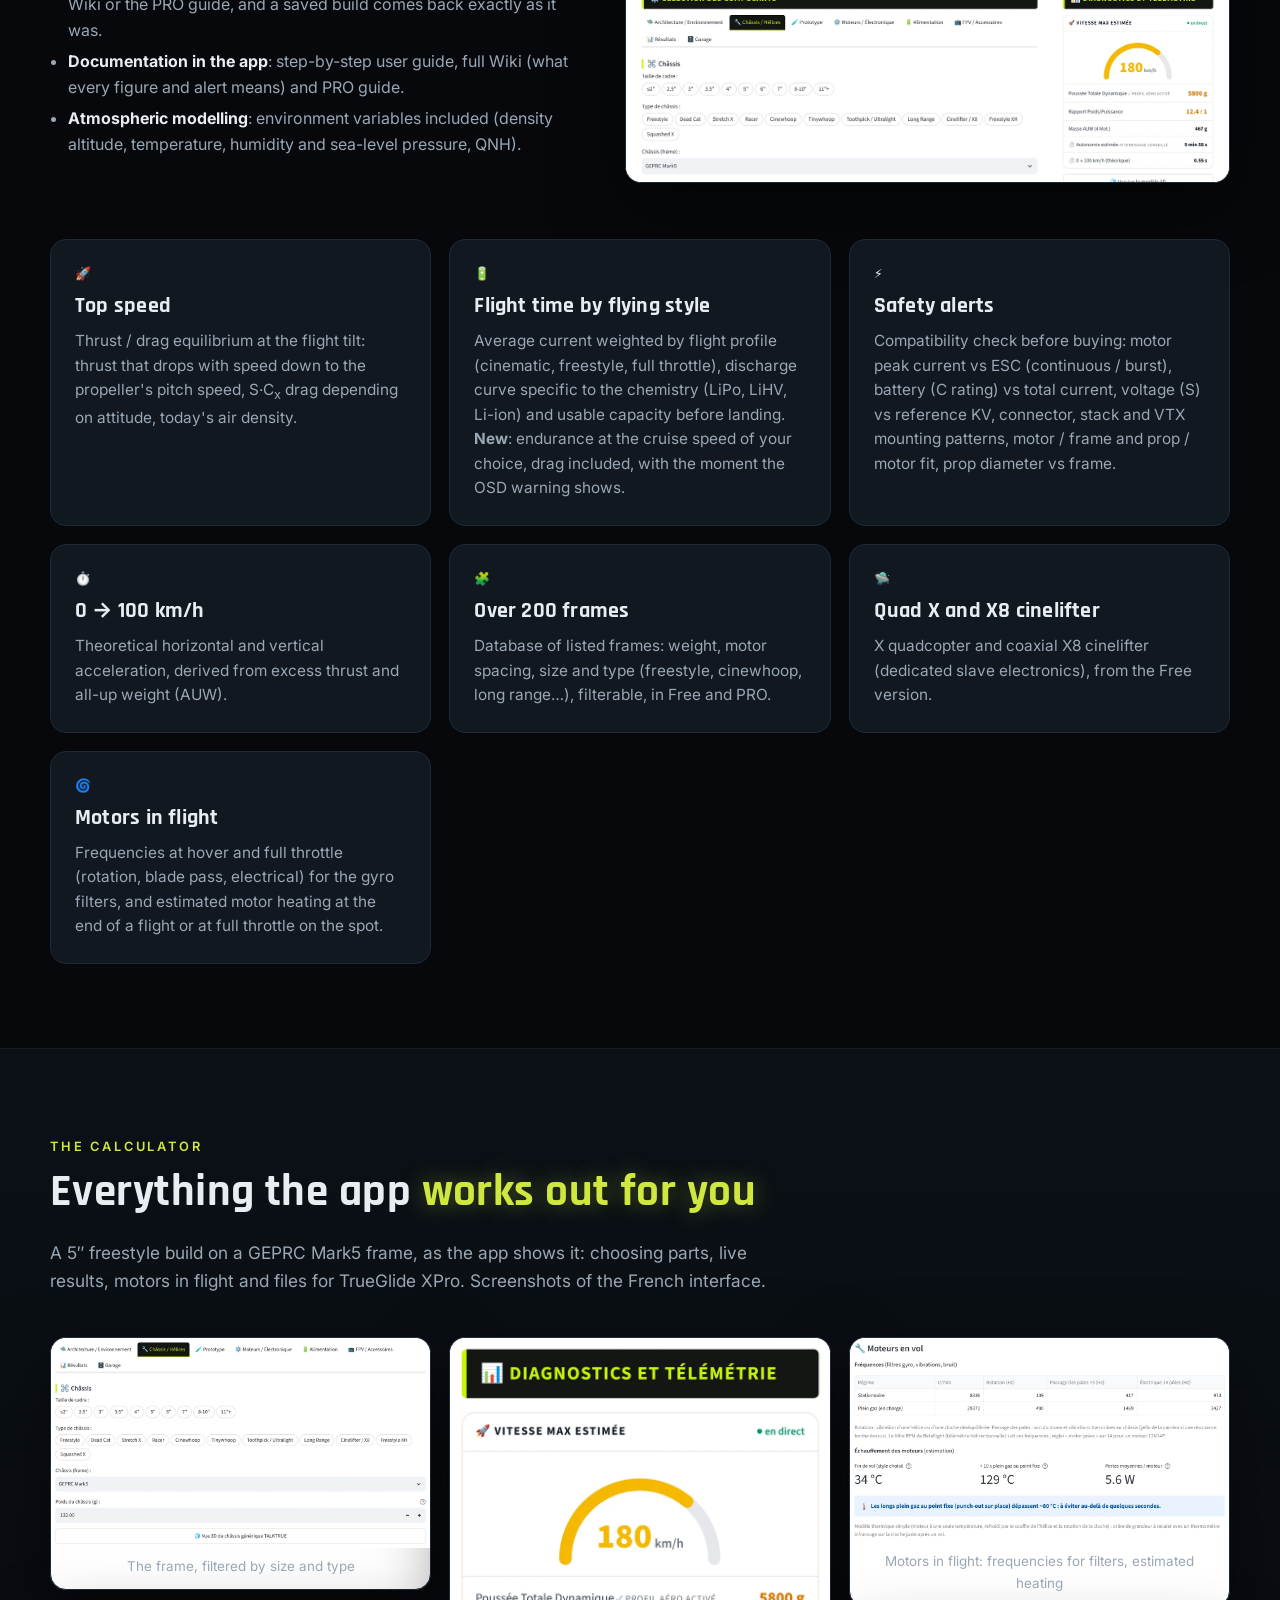
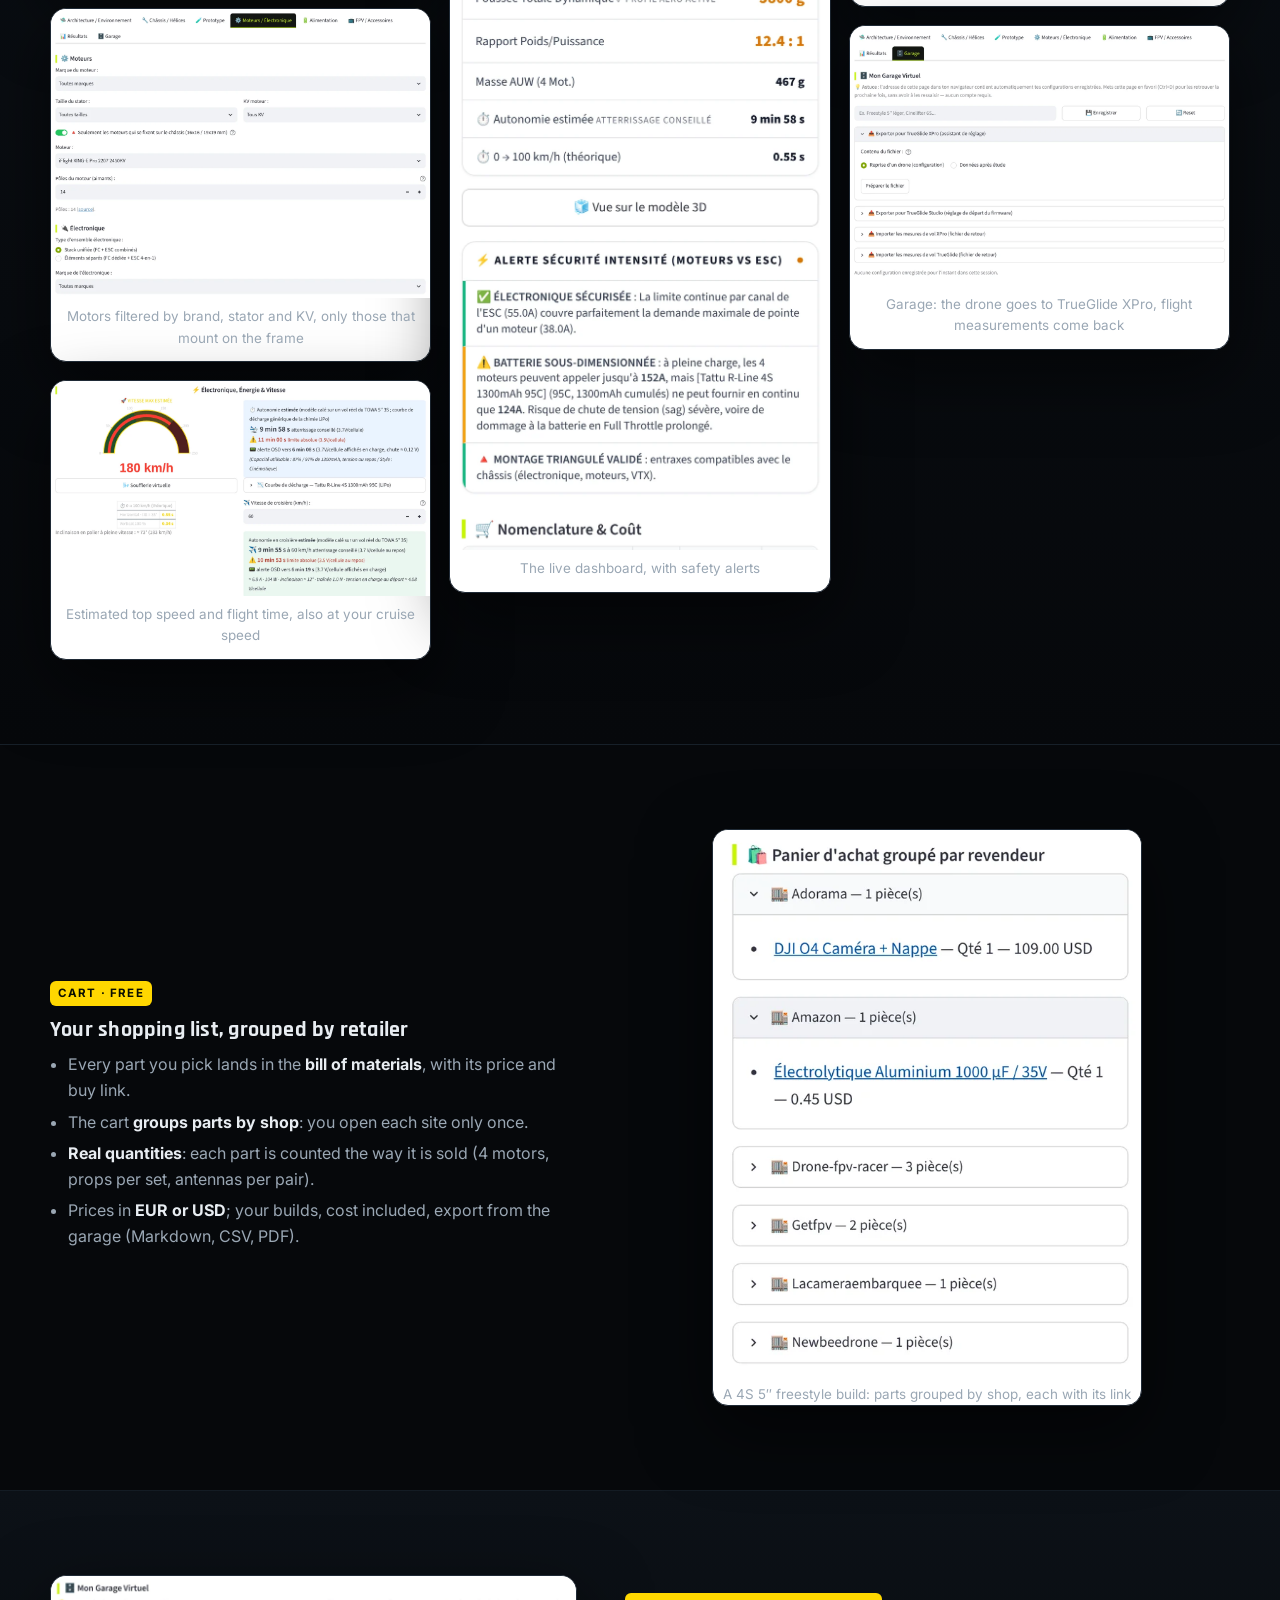
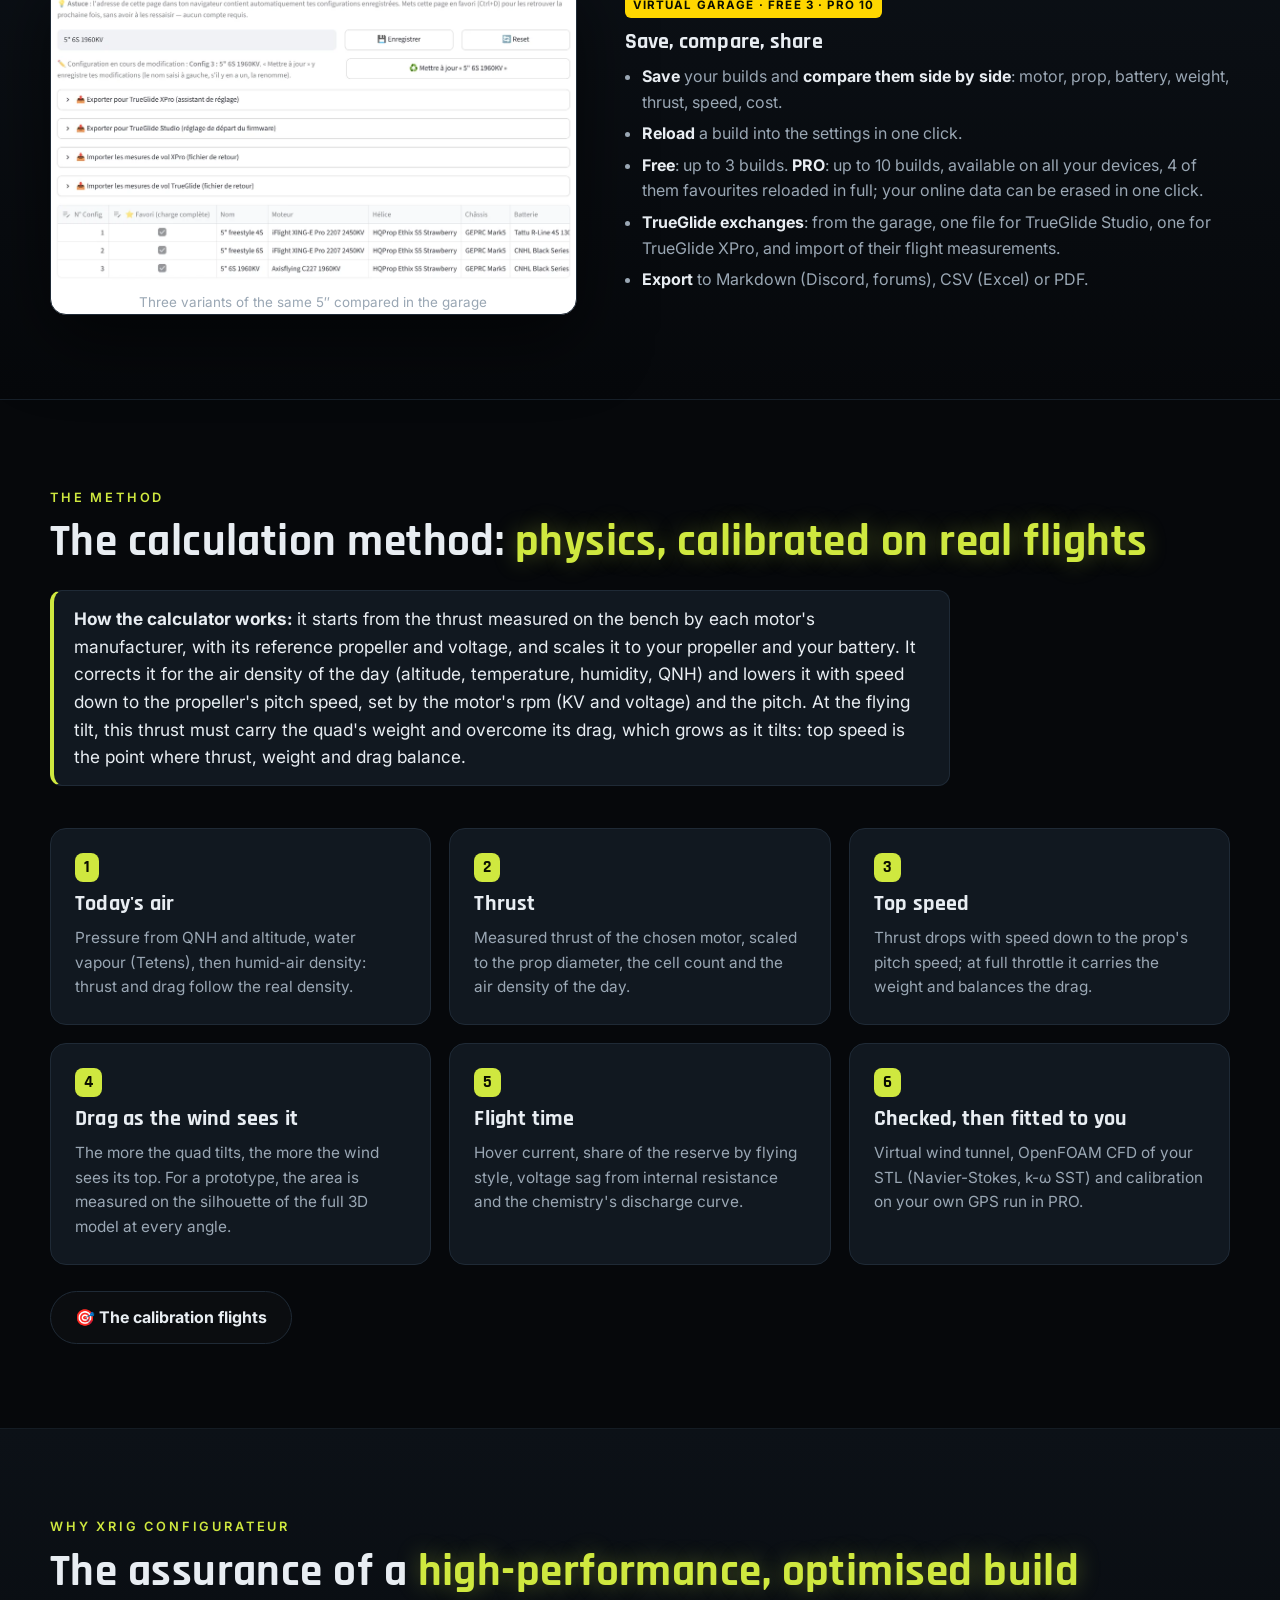
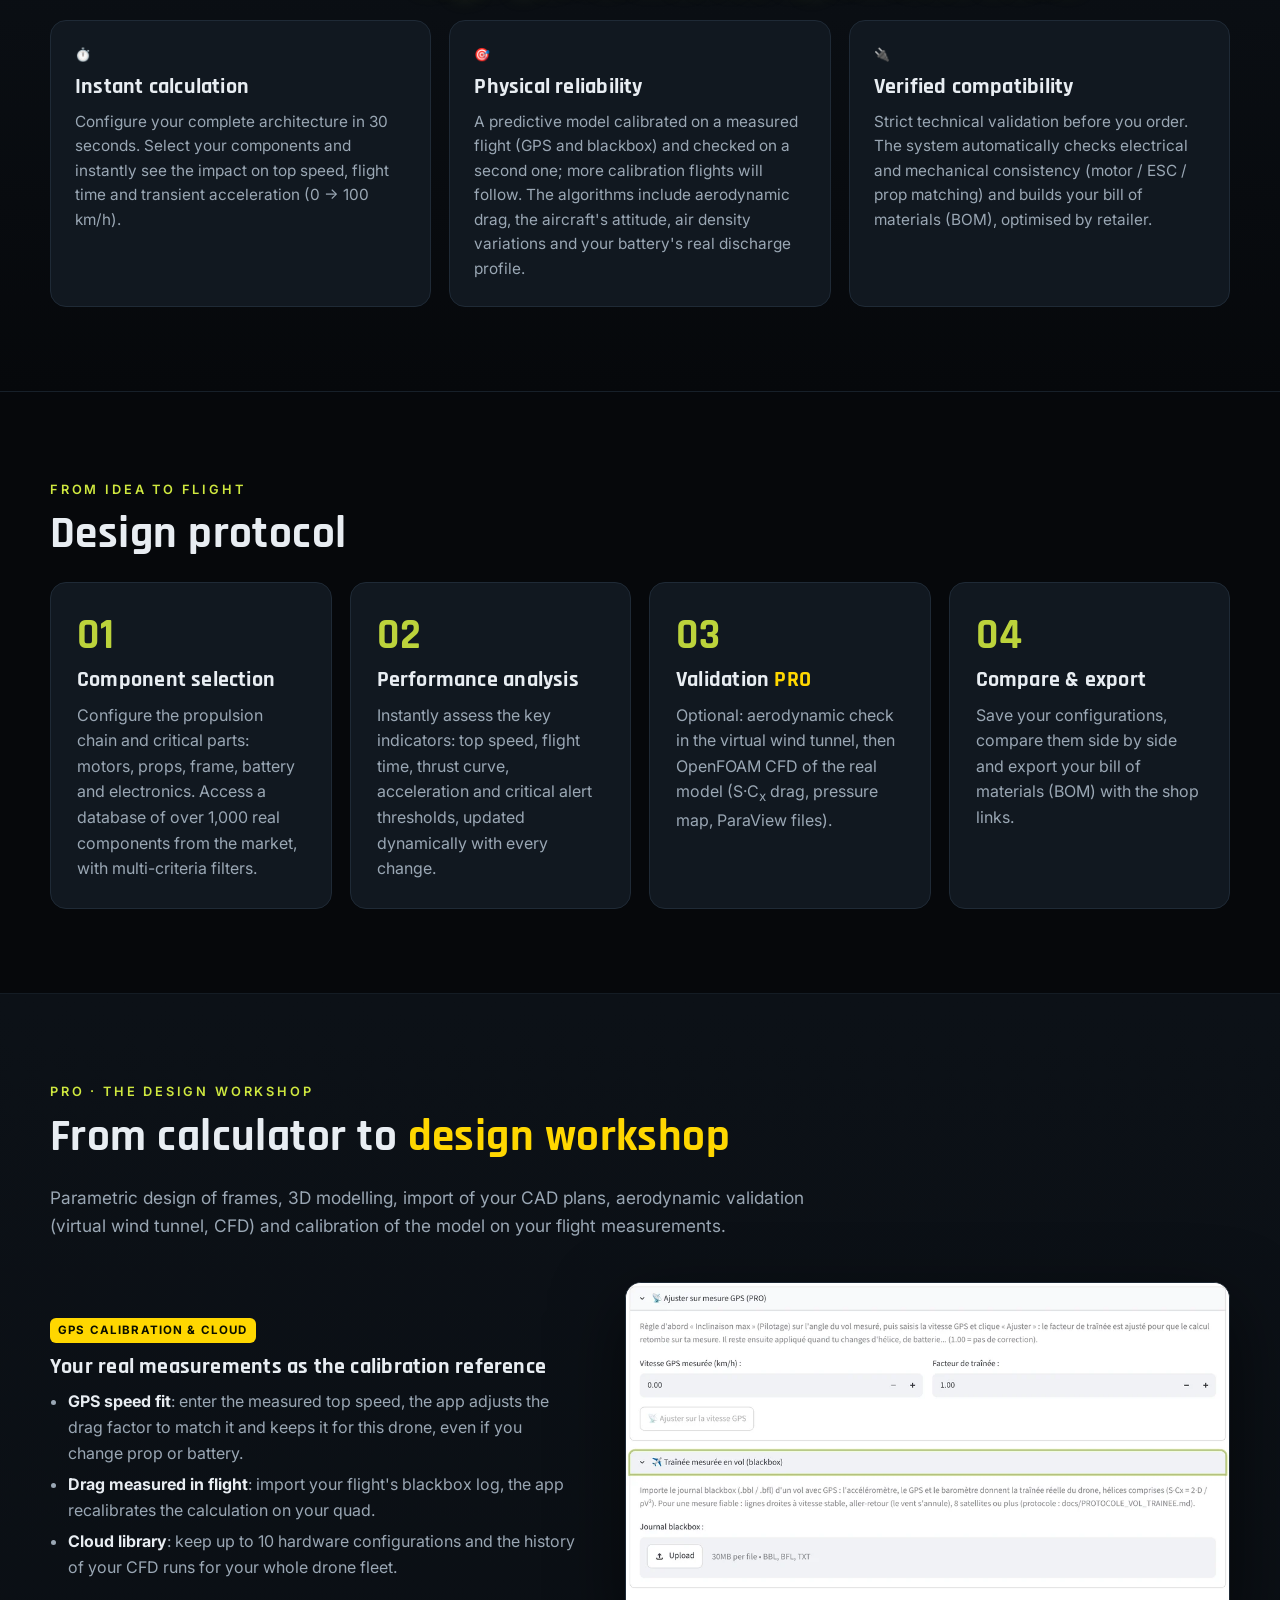
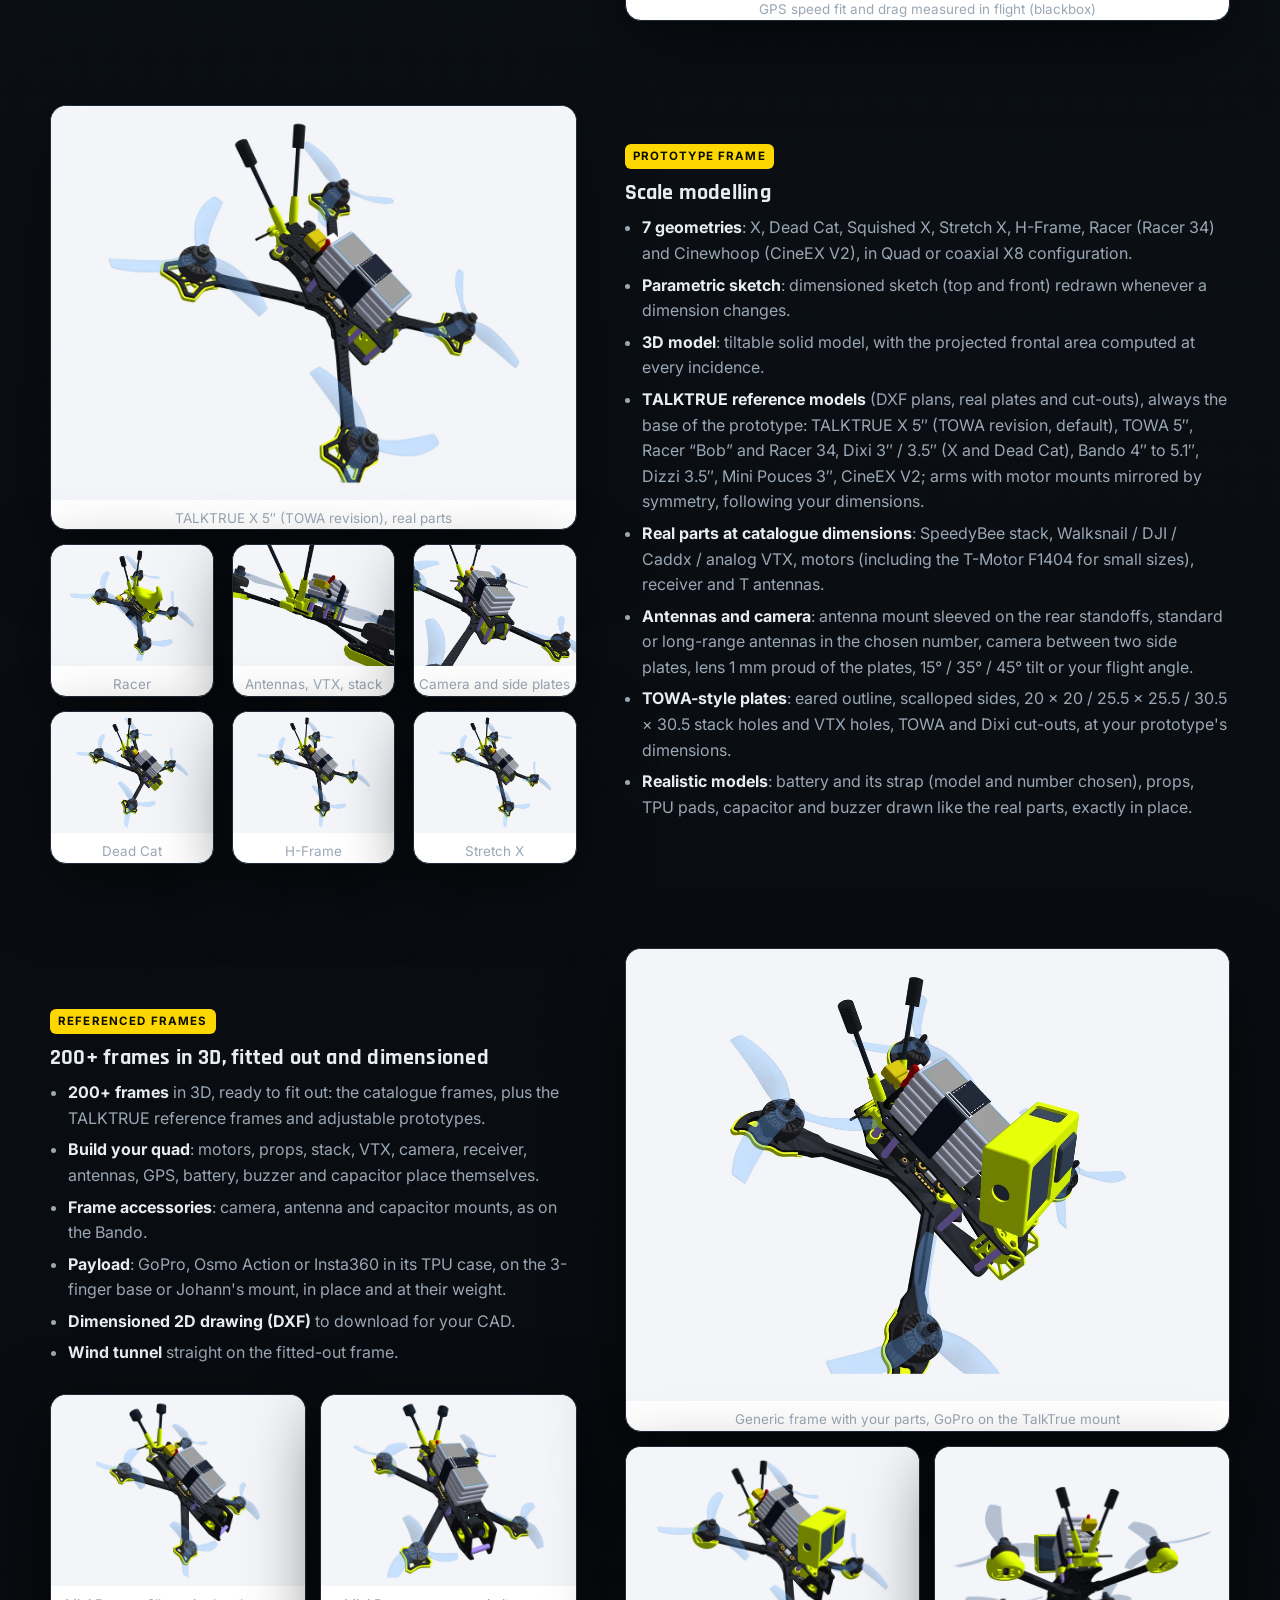
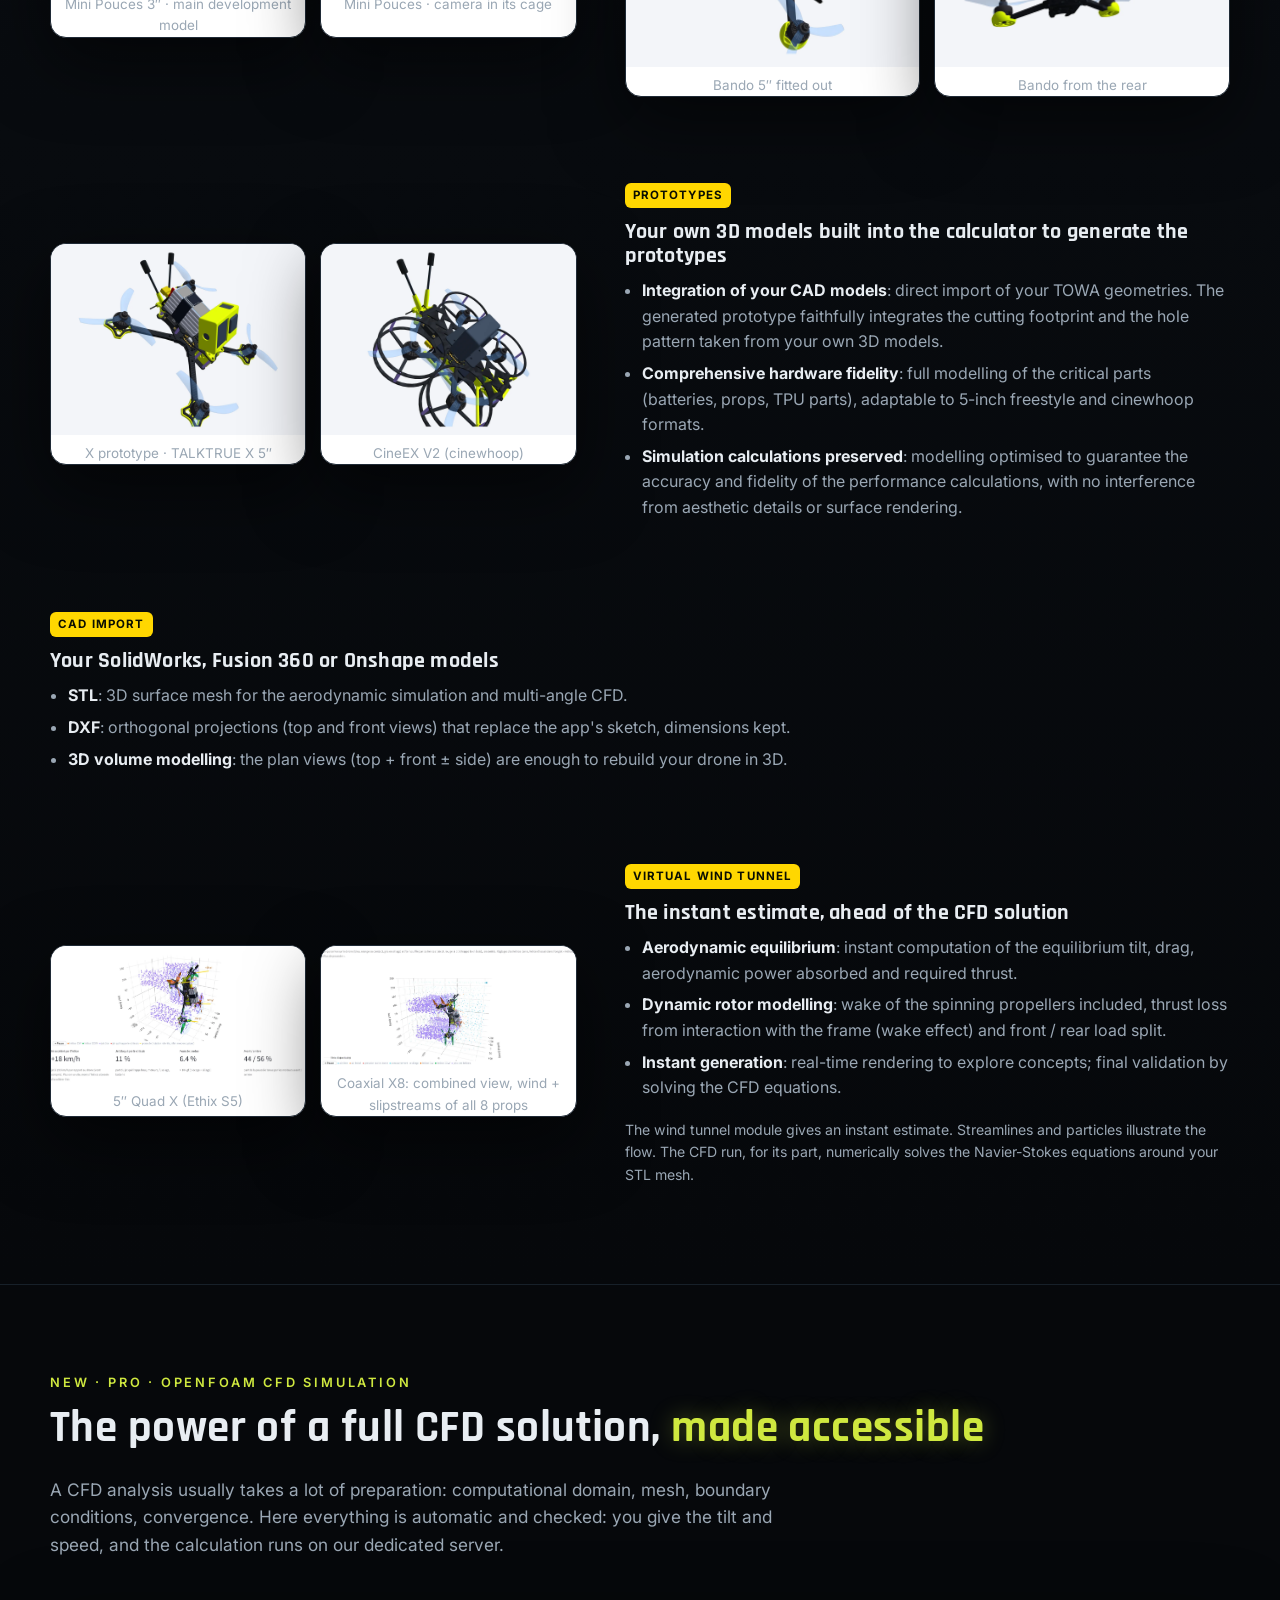
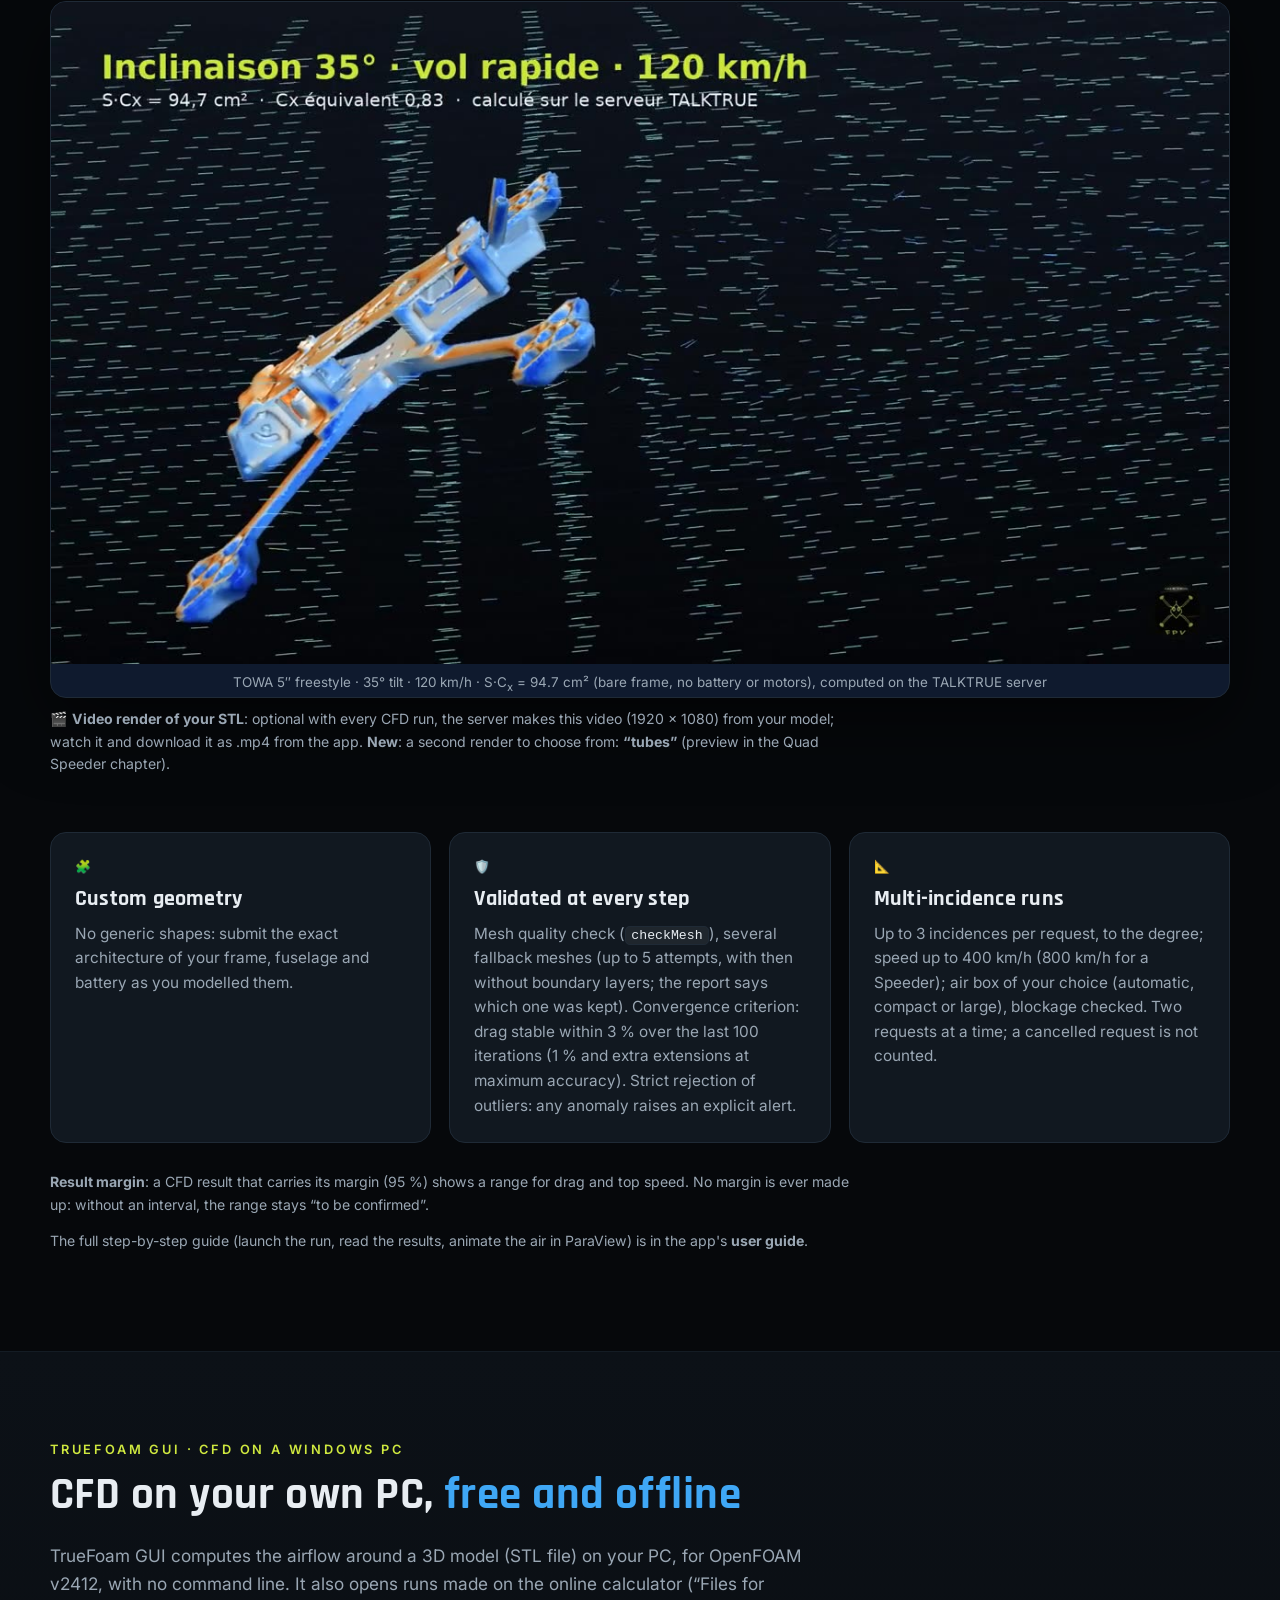
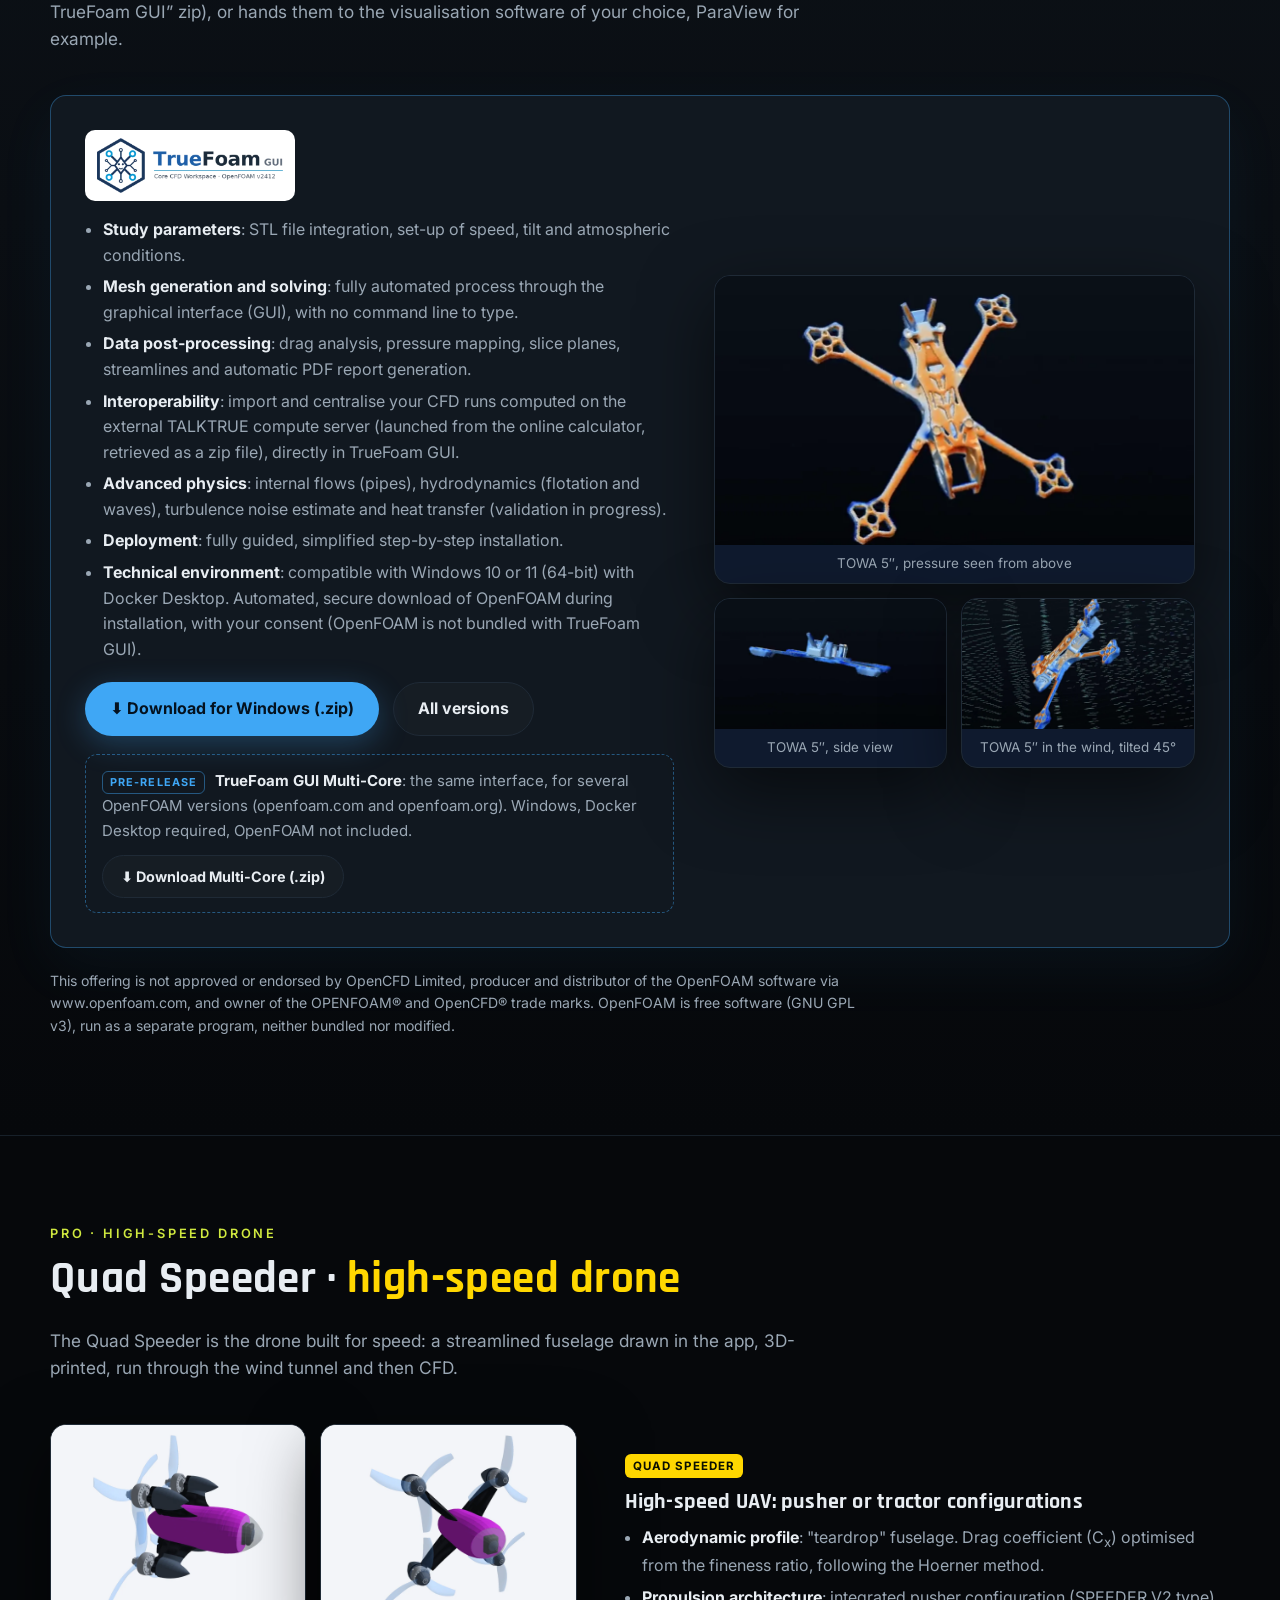
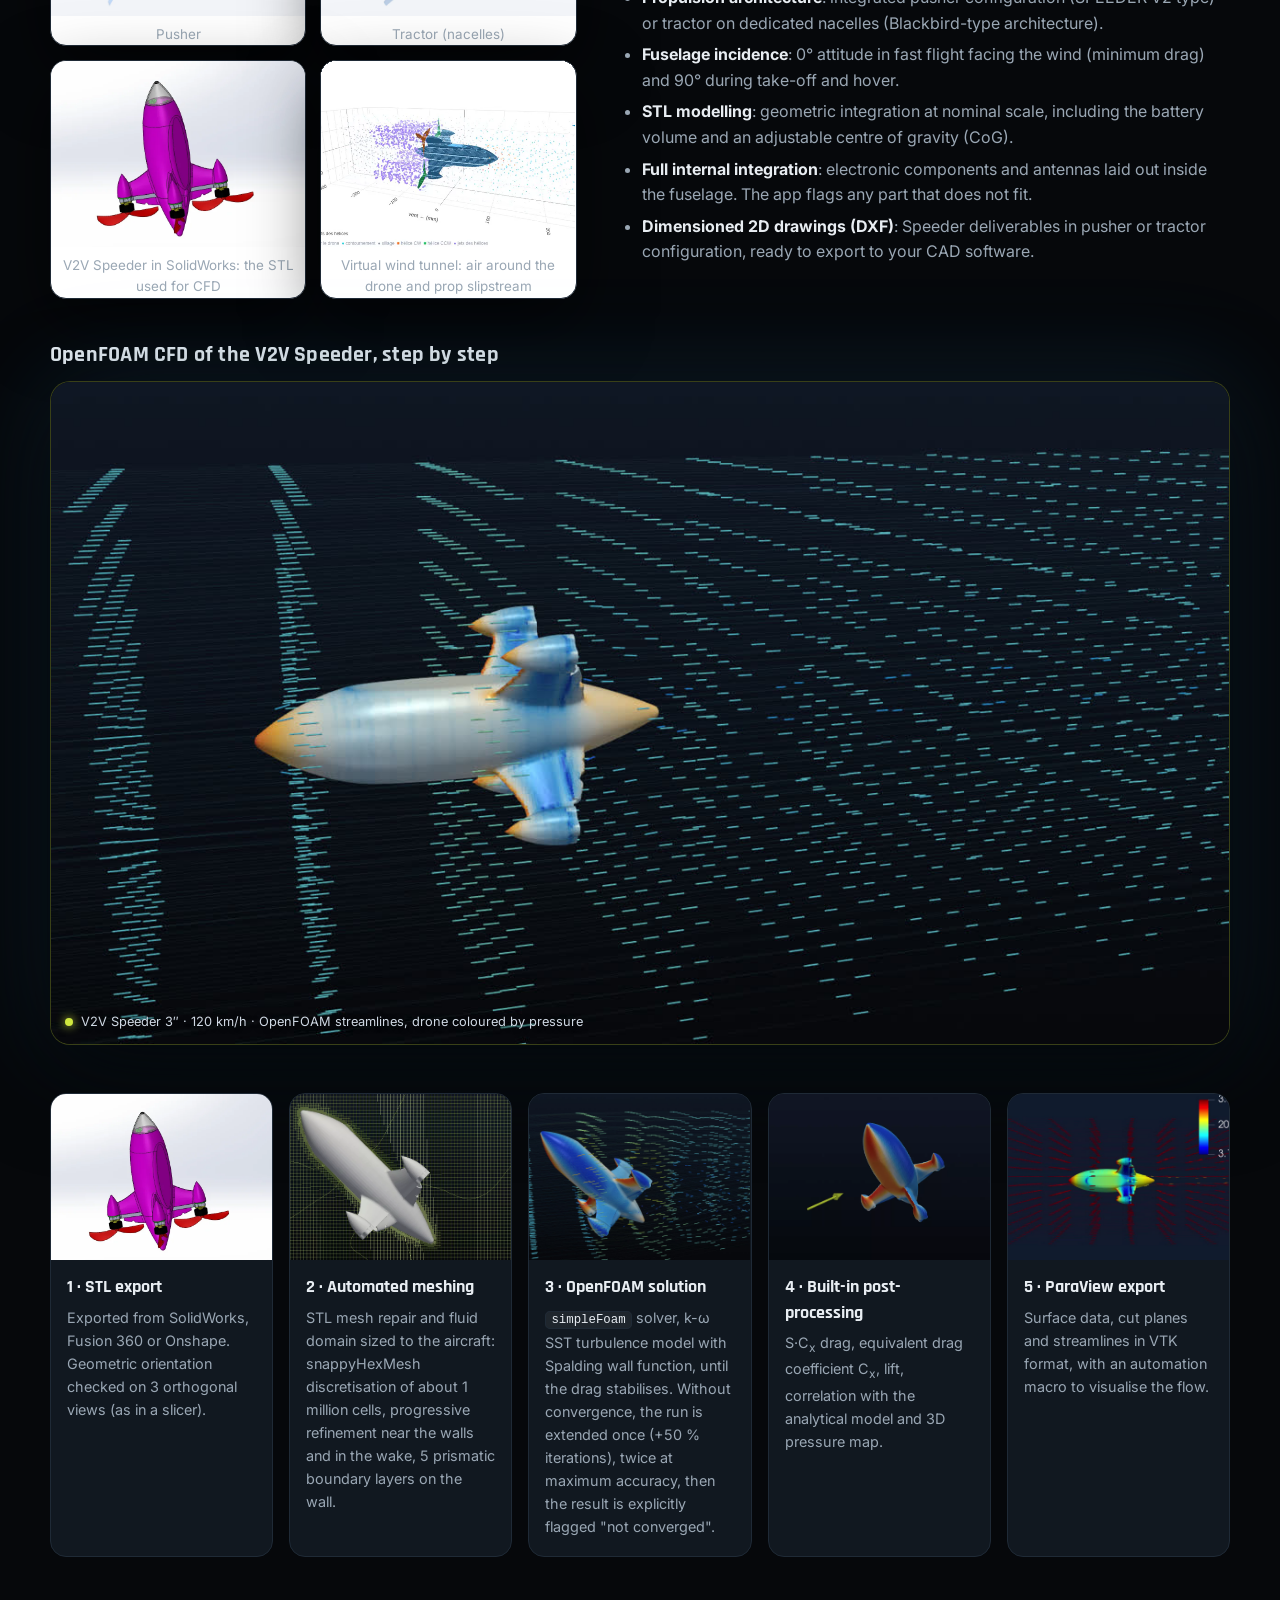
==== commit 8cbaad17: "Page d'accueil : soufflerie sans batterie orange, generique avec GoPro, Bando avec GUM" ====
--- a/en/index.html
+++ b/en/index.html
@@ -392,7 +392,7 @@
       </div>
       <div>
         <div class="duo">
-          <figure class="visuel"><img src="../assets/soufflerie/quad_x_helices.webp" width="1170" height="635" loading="lazy" alt="Virtual wind tunnel of a 5-inch Quad X: props and slipstreams"><figcaption>5″ Quad X (Ethix S5)</figcaption></figure>
+          <figure class="visuel"><img src="../assets/soufflerie/quad_x_helices.webp" width="1170" height="627" loading="lazy" alt="Virtual wind tunnel of a 5-inch Quad X: props and slipstreams"><figcaption>5″ Quad X (Ethix S5)</figcaption></figure>
           <figure class="visuel"><img src="../assets/soufflerie/quad_x8_helices.webp" width="1170" height="547" loading="lazy" alt="Virtual wind tunnel of a coaxial X8: props, slipstreams and thrust per motor"><figcaption>Coaxial X8: combined view, wind + slipstreams of all 8 props</figcaption></figure>
         </div>
       </div>
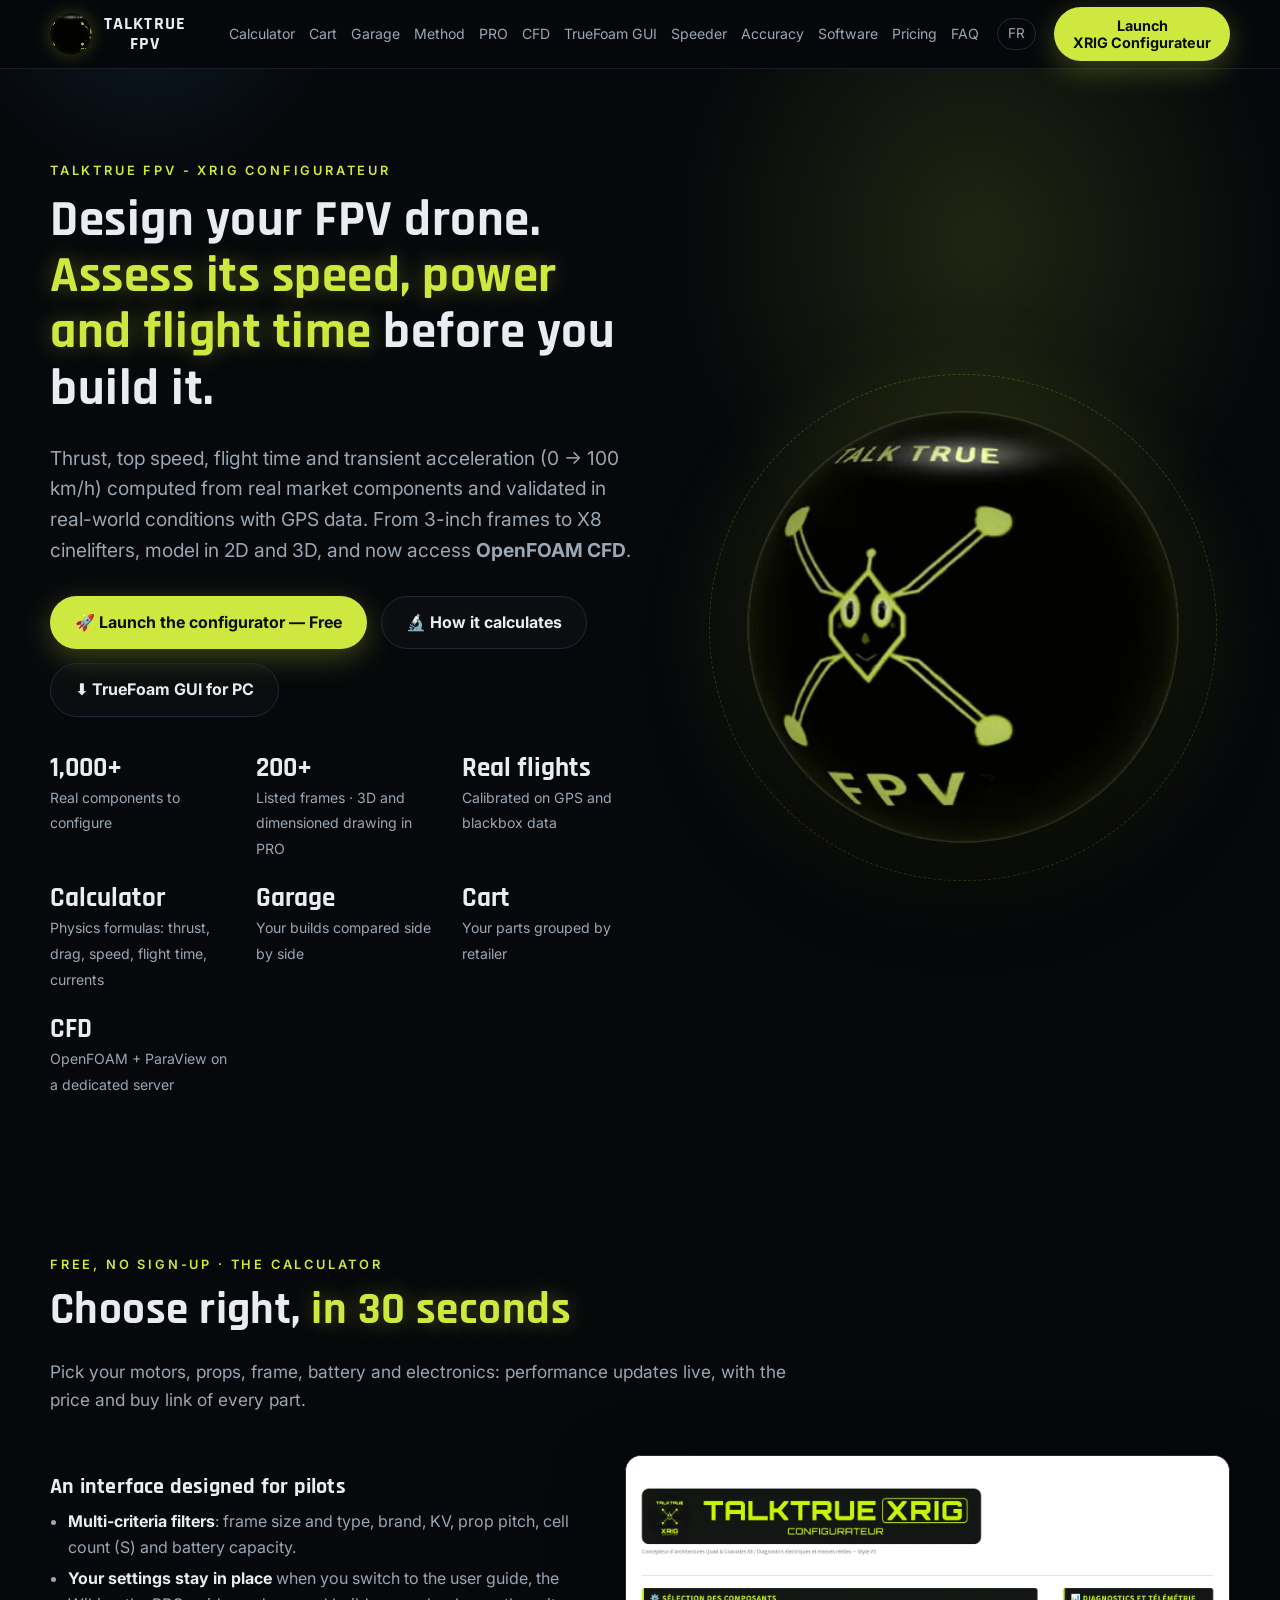
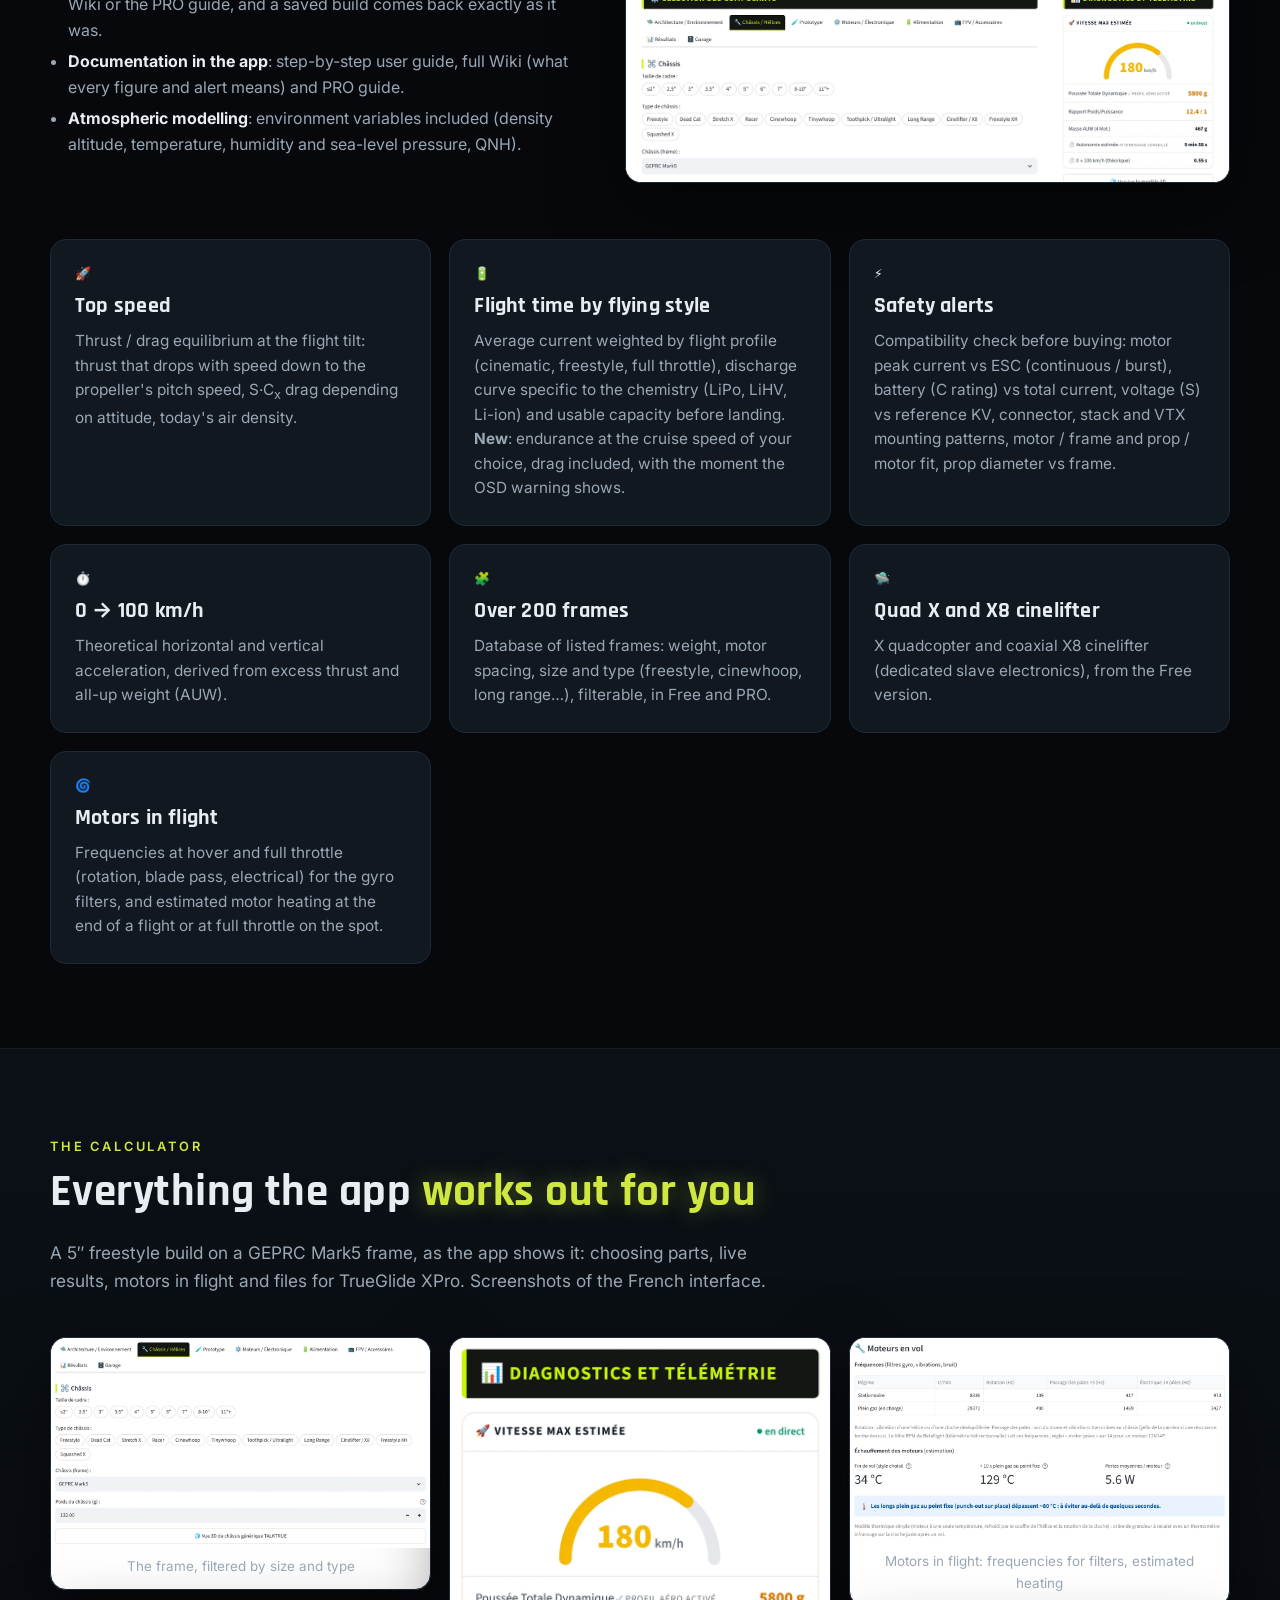
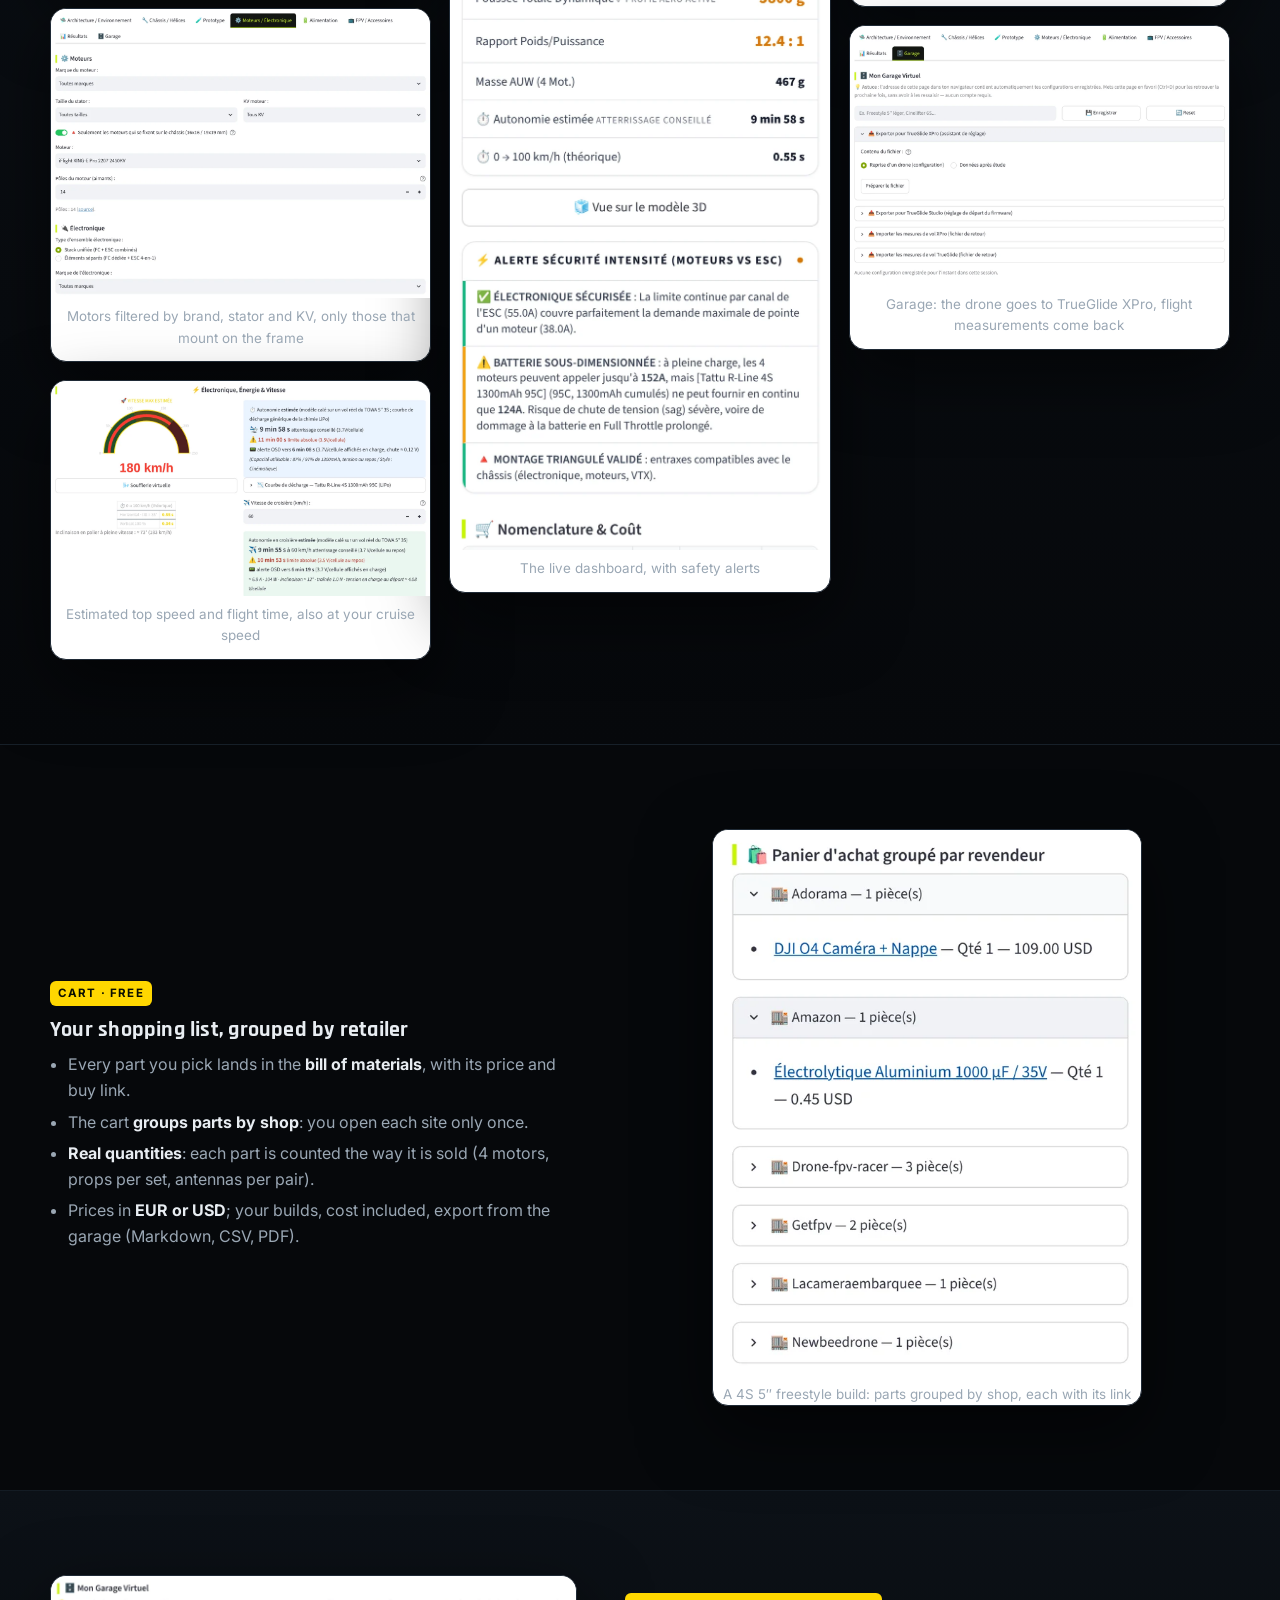
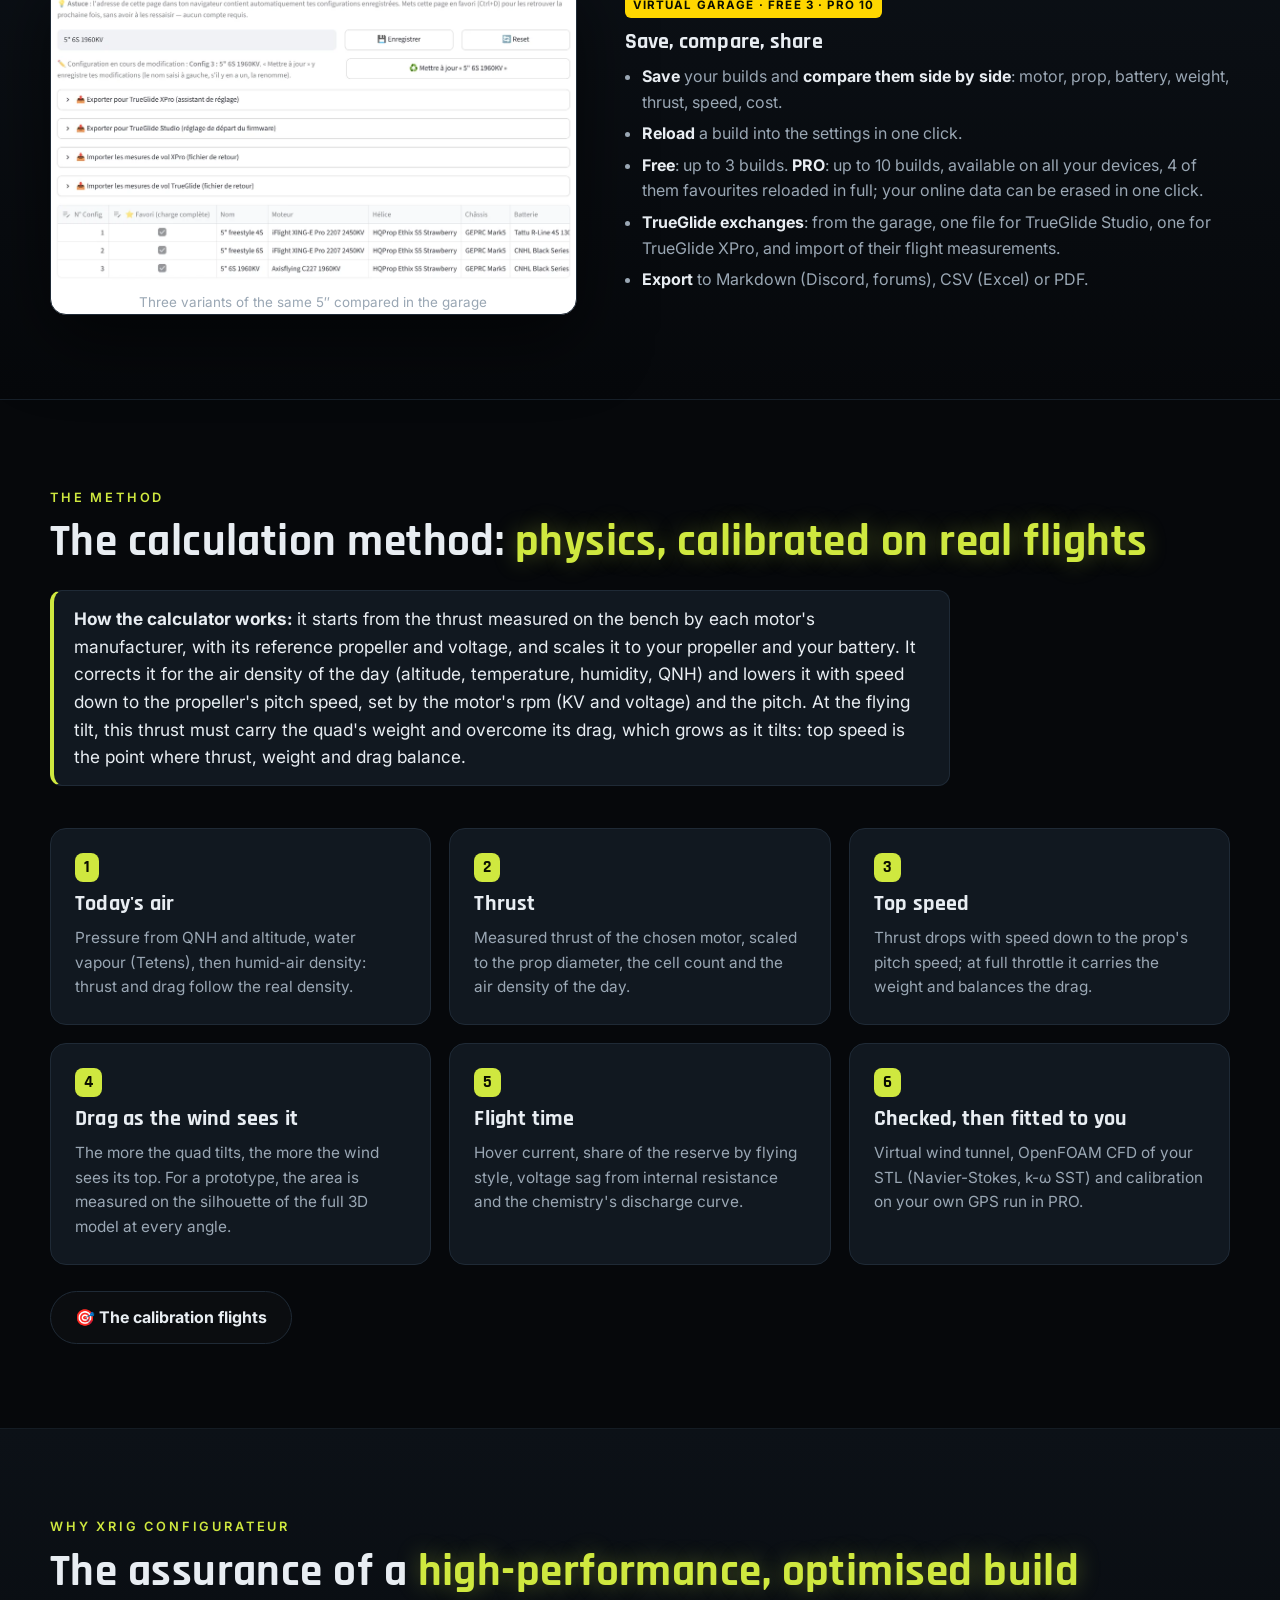
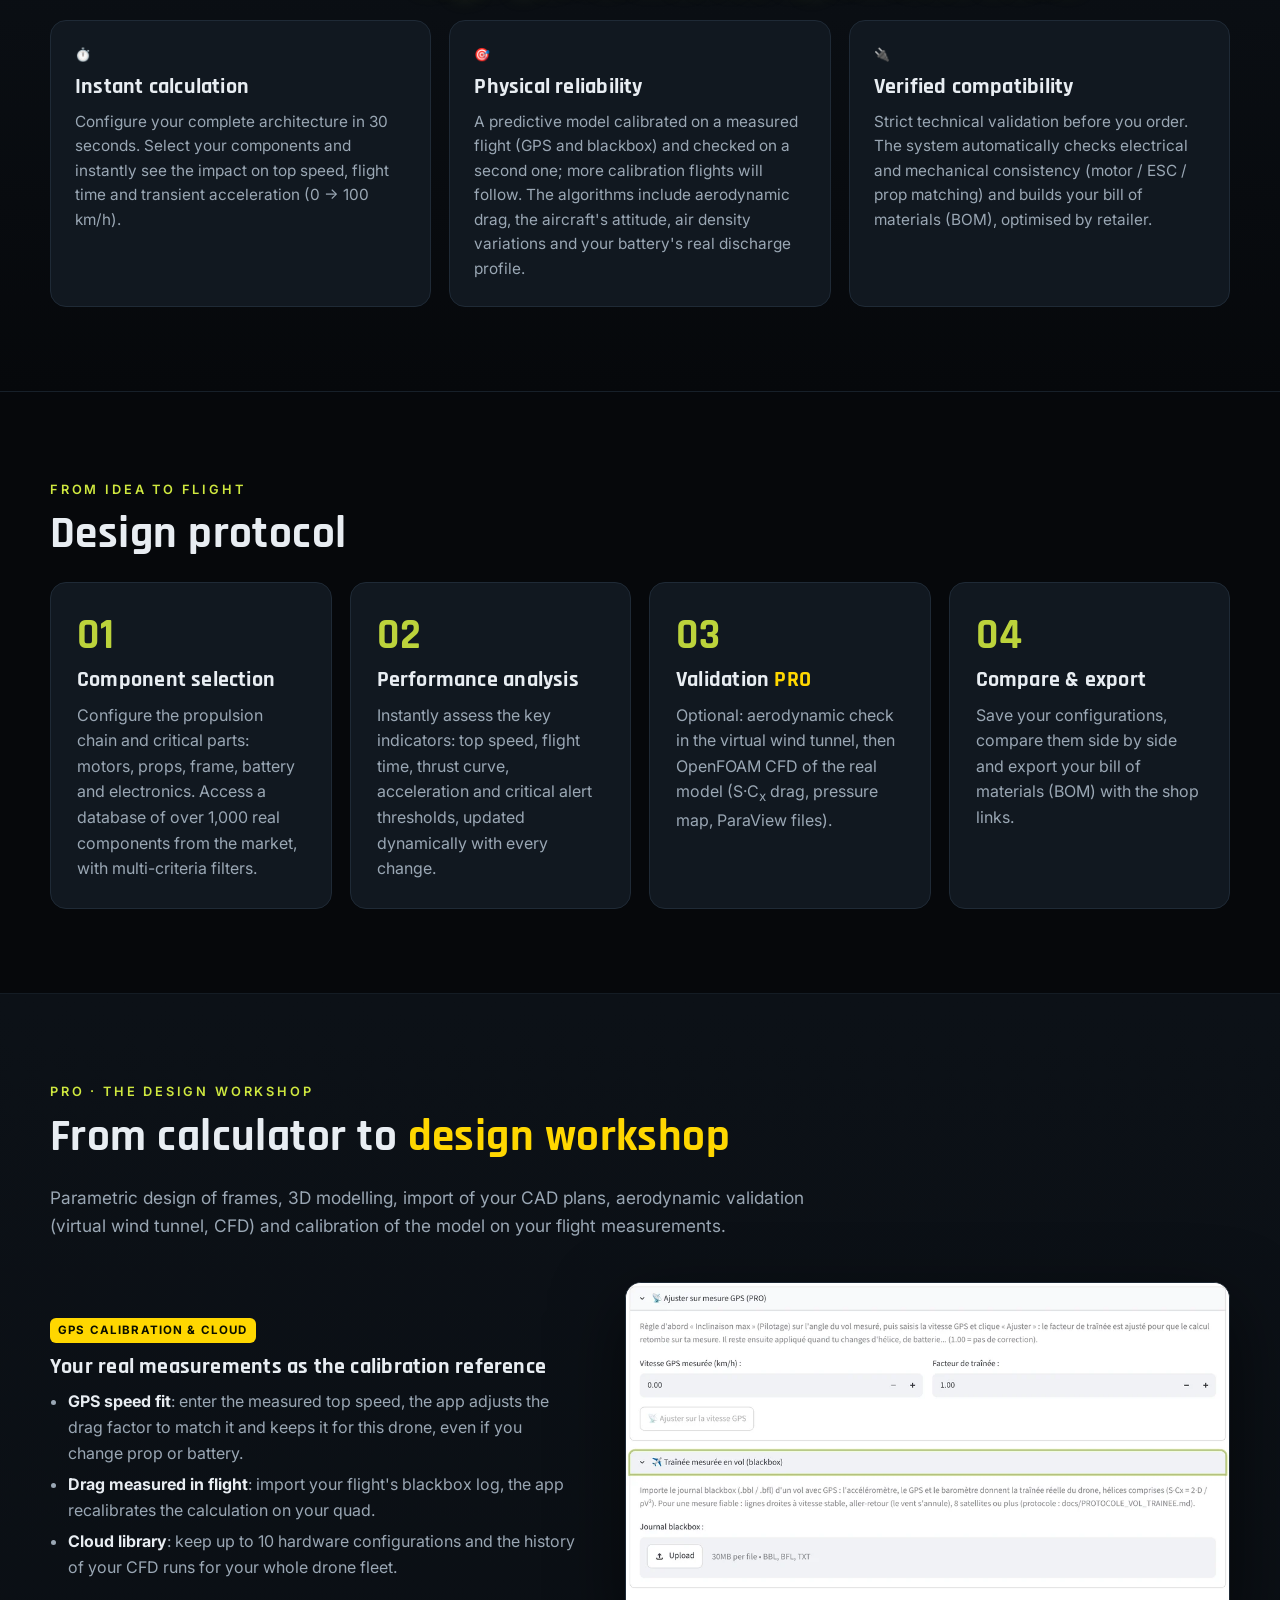
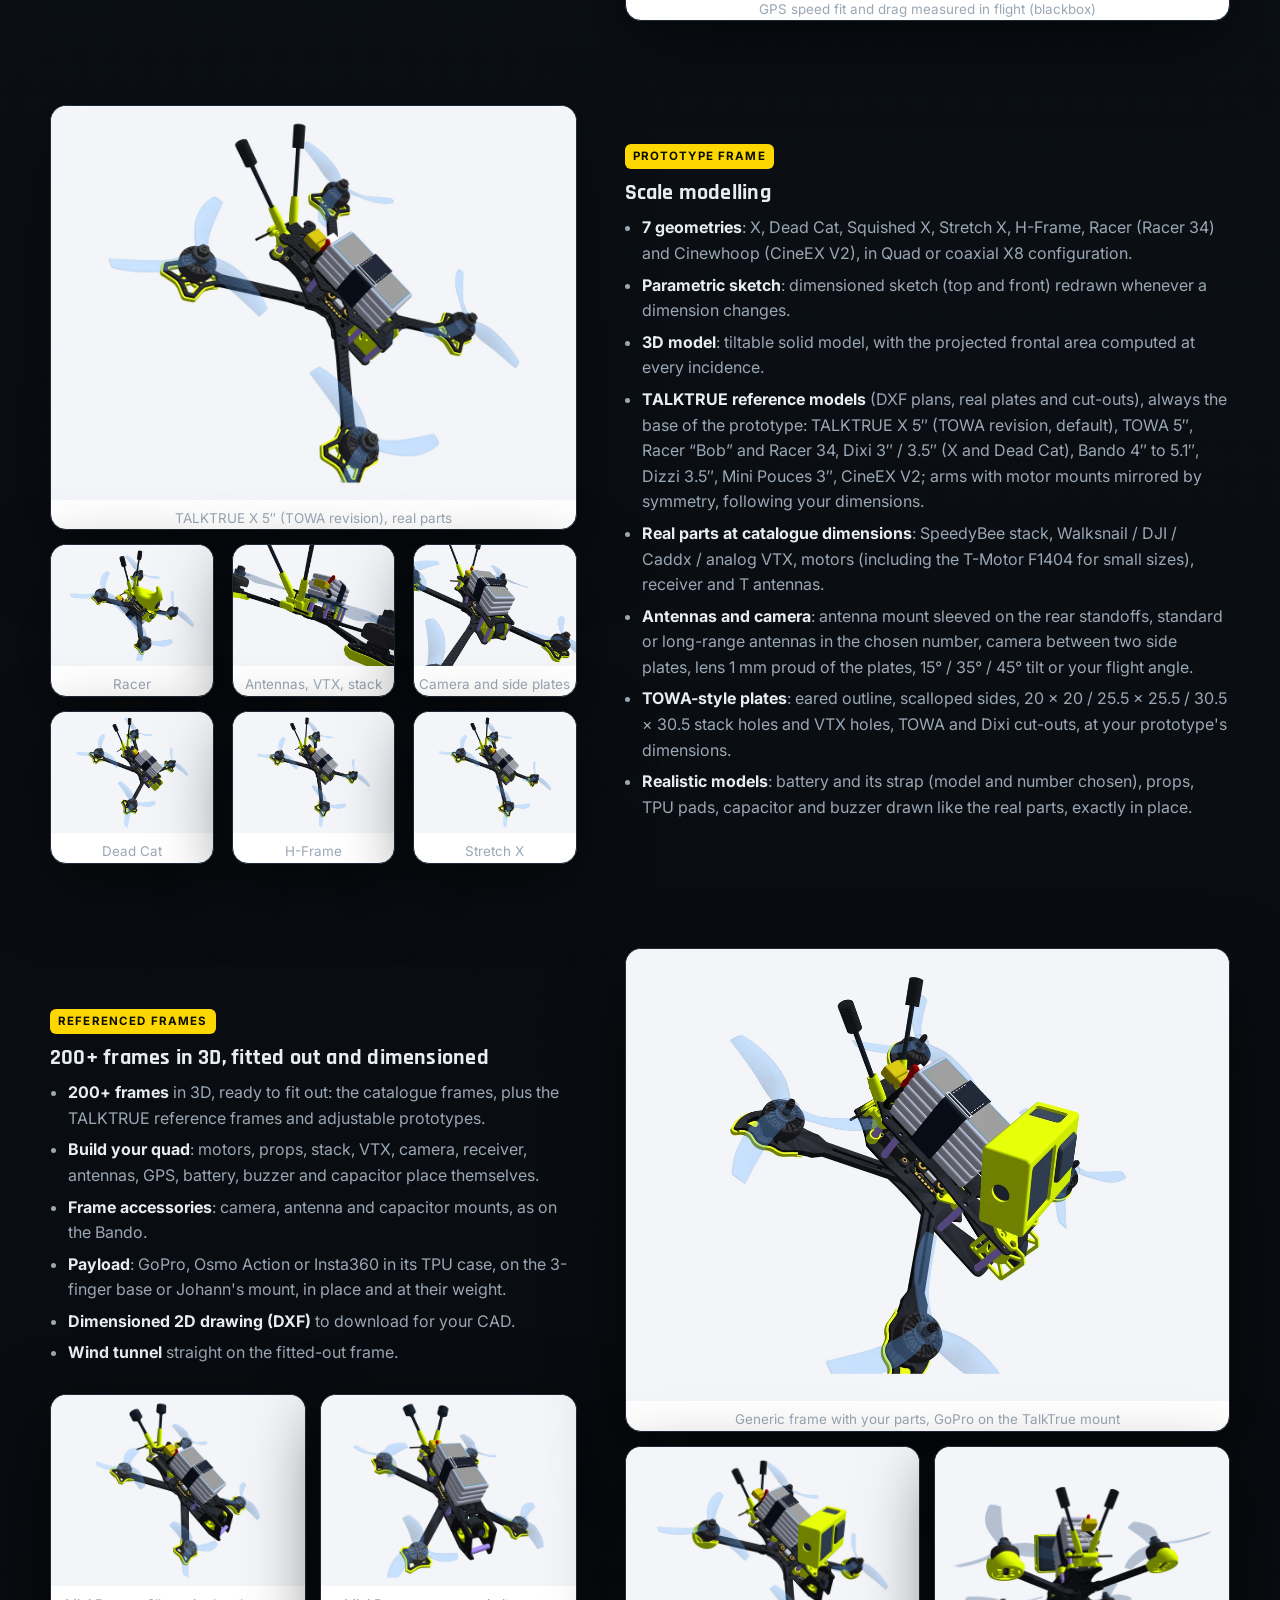
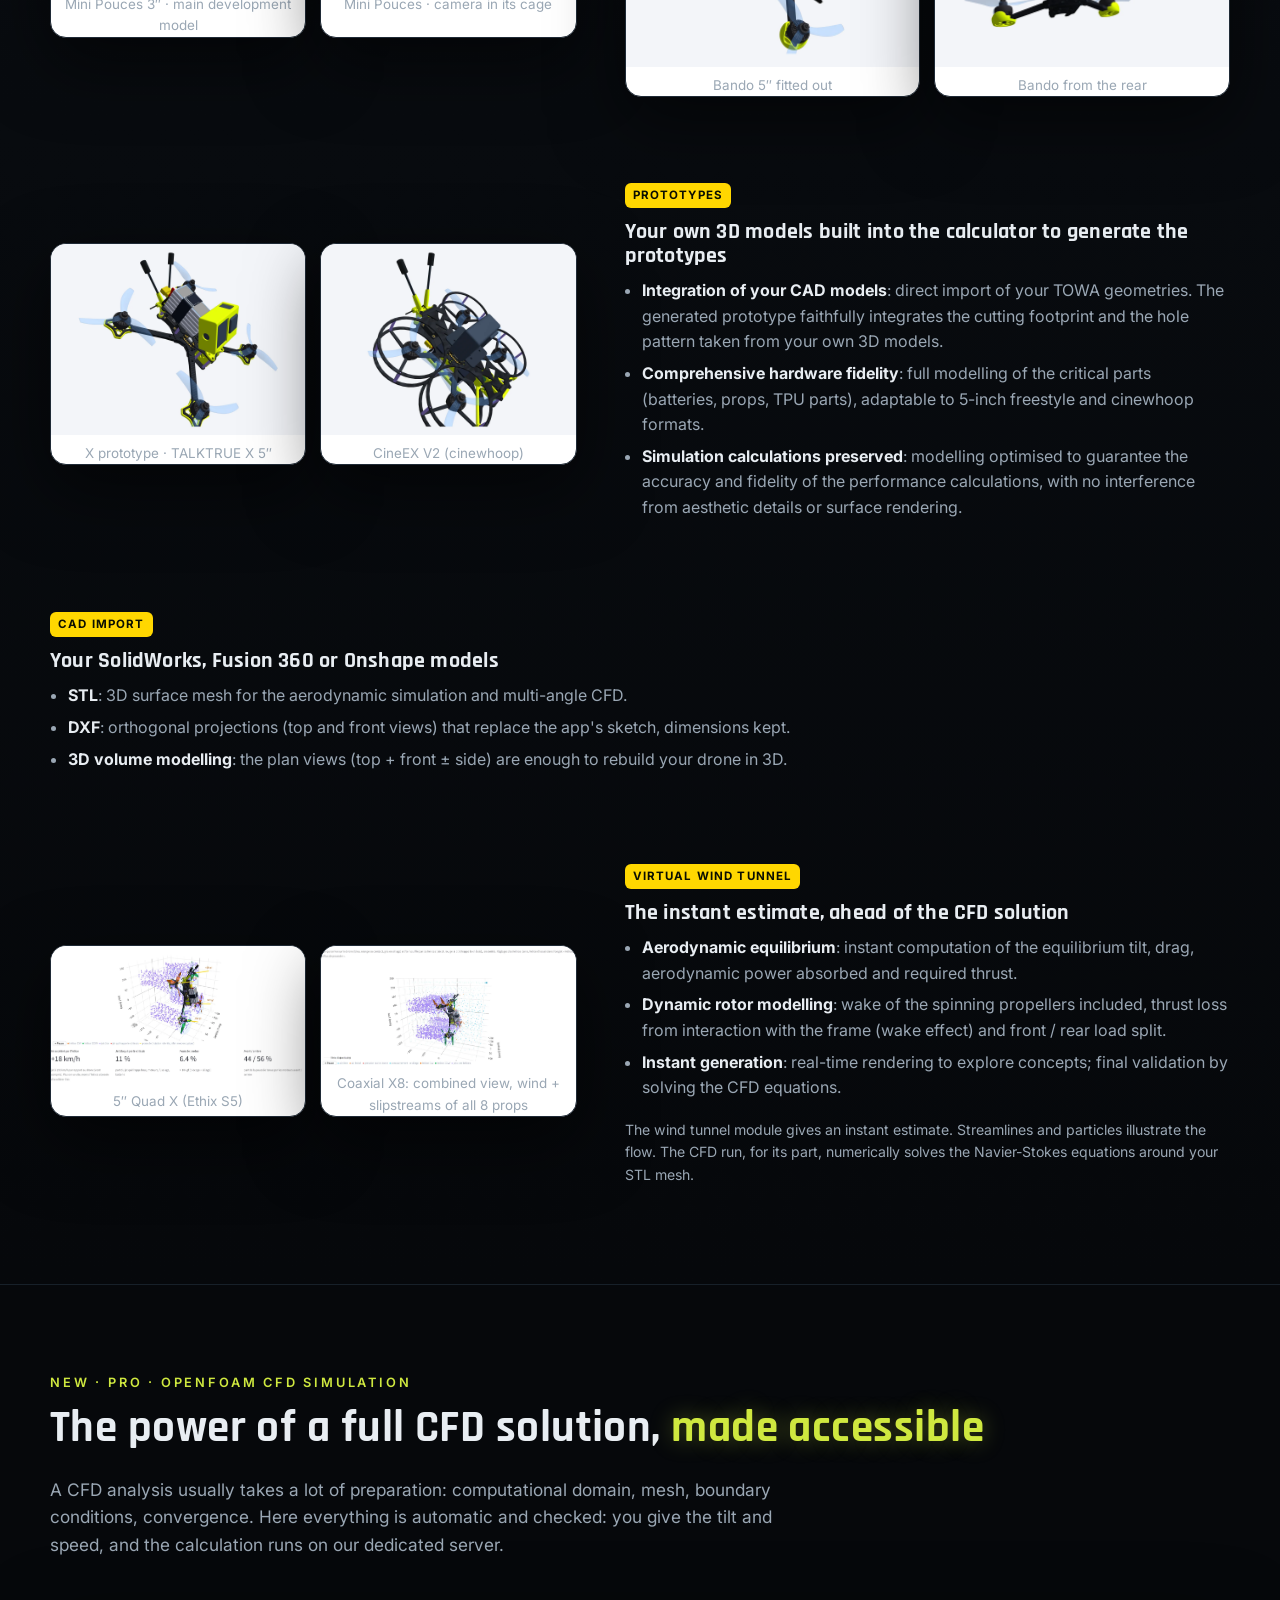
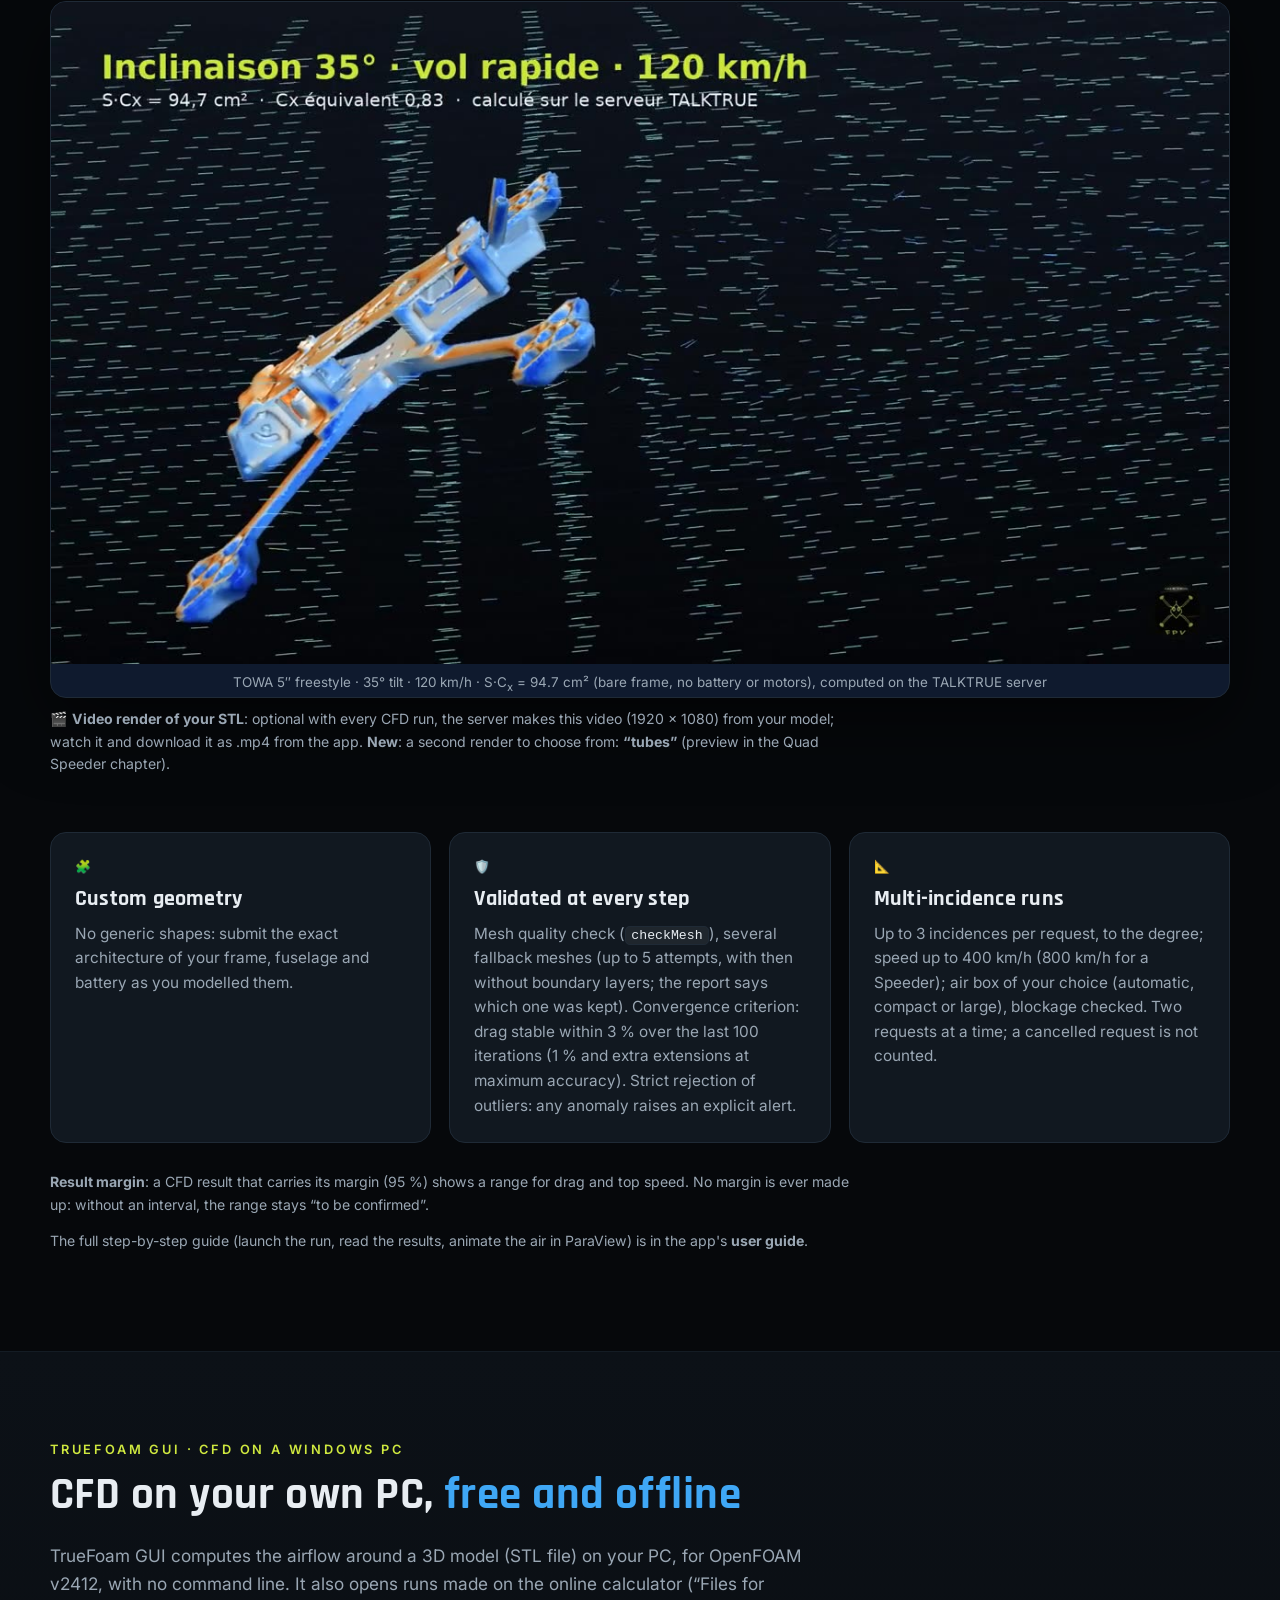
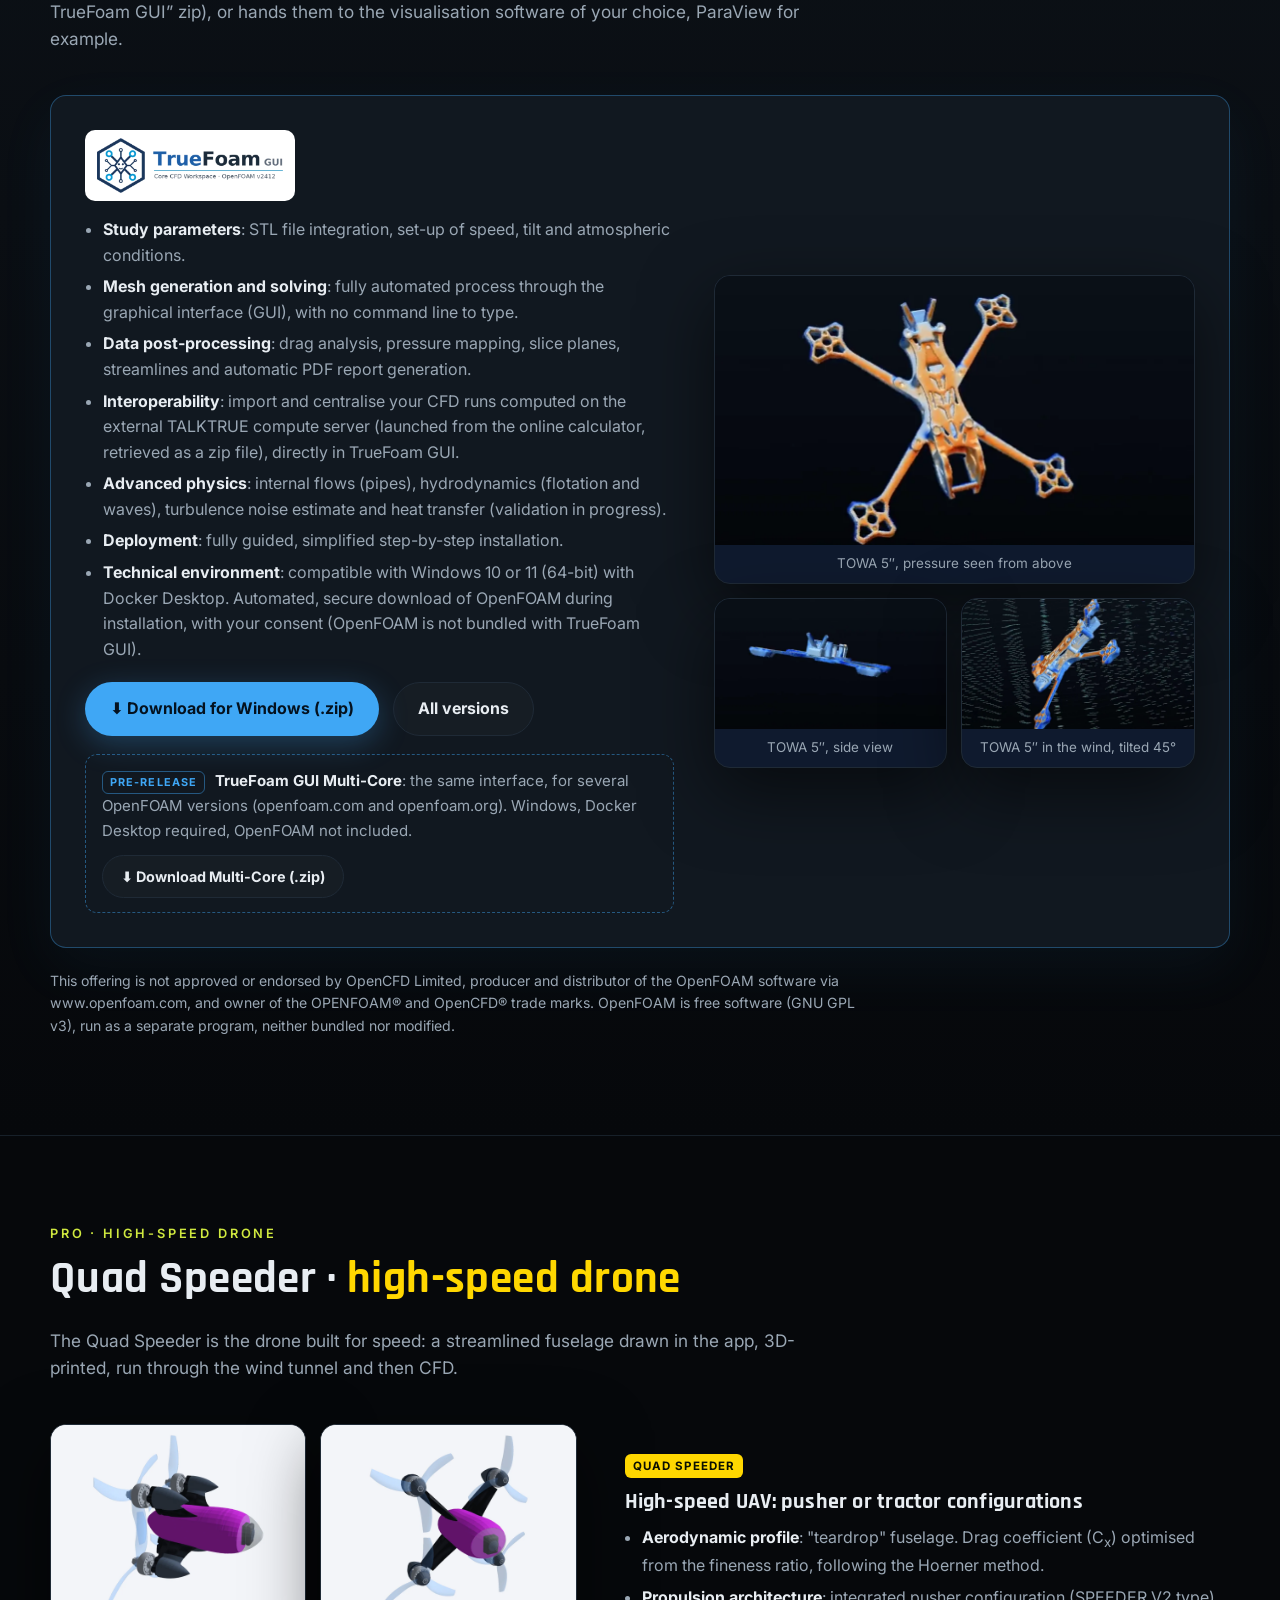
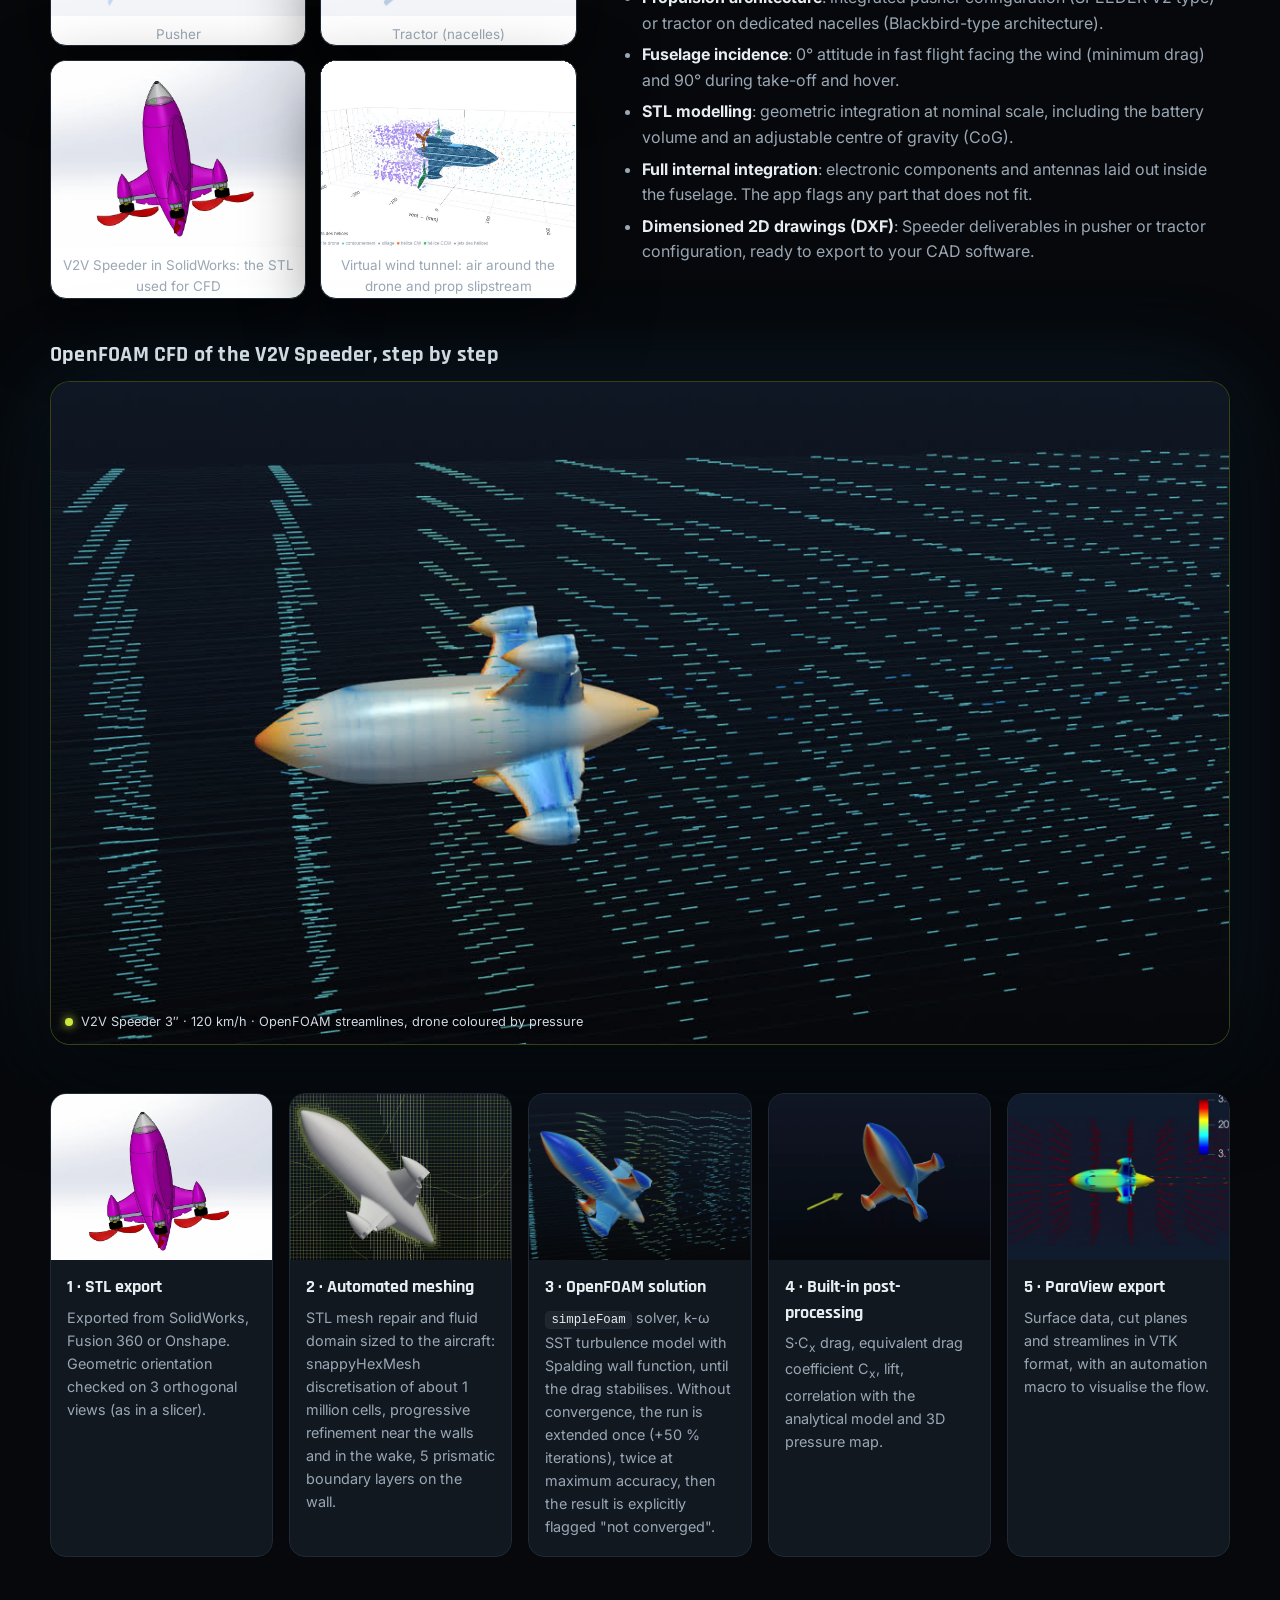
==== commit a7758ac3: "Page d'accueil : bloc Partenaires (CaddxFPV) et lien Mentions légales" ====
--- a/en/index.html
+++ b/en/index.html
@@ -785,6 +785,15 @@
     <a class="bouton principal" href="https://talktrue-simulateur-performences-v4.streamlit.app/">🚀 Start for free</a>
   </div>
 </section>
+
+<section id="partenaires" class="alterne">
+  <div class="conteneur" style="text-align:center">
+    <span class="badge">Partner</span>
+    <h2>Partners</h2>
+    <a rel="sponsored" href="https://www.awin1.com/cread.php?s=4781771&amp;v=109352&amp;q=547742&amp;r=3158766"><img src="https://www.awin1.com/cshow.php?s=4781771&amp;v=109352&amp;q=547742&amp;r=3158766" border="0" alt="CaddxFPV" loading="lazy" style="max-width:100%;height:auto"></a>
+    <p style="font-size:.85em;opacity:.75;margin-top:.8em">Affiliate links: some purchase links earn TalkTrue FPV a small commission, at no extra cost to you. <a href="https://talktrue-simulateur-performences-v4.streamlit.app/Mentions_l%C3%A9gales">Legal notice (French)</a></p>
+  </div>
+</section>
 </main>
 
 <footer>
@@ -799,6 +808,7 @@
       <a href="https://www.instagram.com/talktruefpv/">Instagram</a>
       <a href="https://ko-fi.com/talktruefpvcalculv4">Support the project (Ko-fi)</a>
       <a href="../" hreflang="fr">Français</a>
+      <a href="https://talktrue-simulateur-performences-v4.streamlit.app/Mentions_l%C3%A9gales">Legal notice</a>
     </nav>
     <p class="note" style="margin-top:14px">This offering is not approved or endorsed by OpenCFD Limited, producer and distributor of the OpenFOAM software via www.openfoam.com, and owner of the OPENFOAM® and OpenCFD® trade marks. OpenFOAM is run as a separate, unmodified program.</p>
   </div>
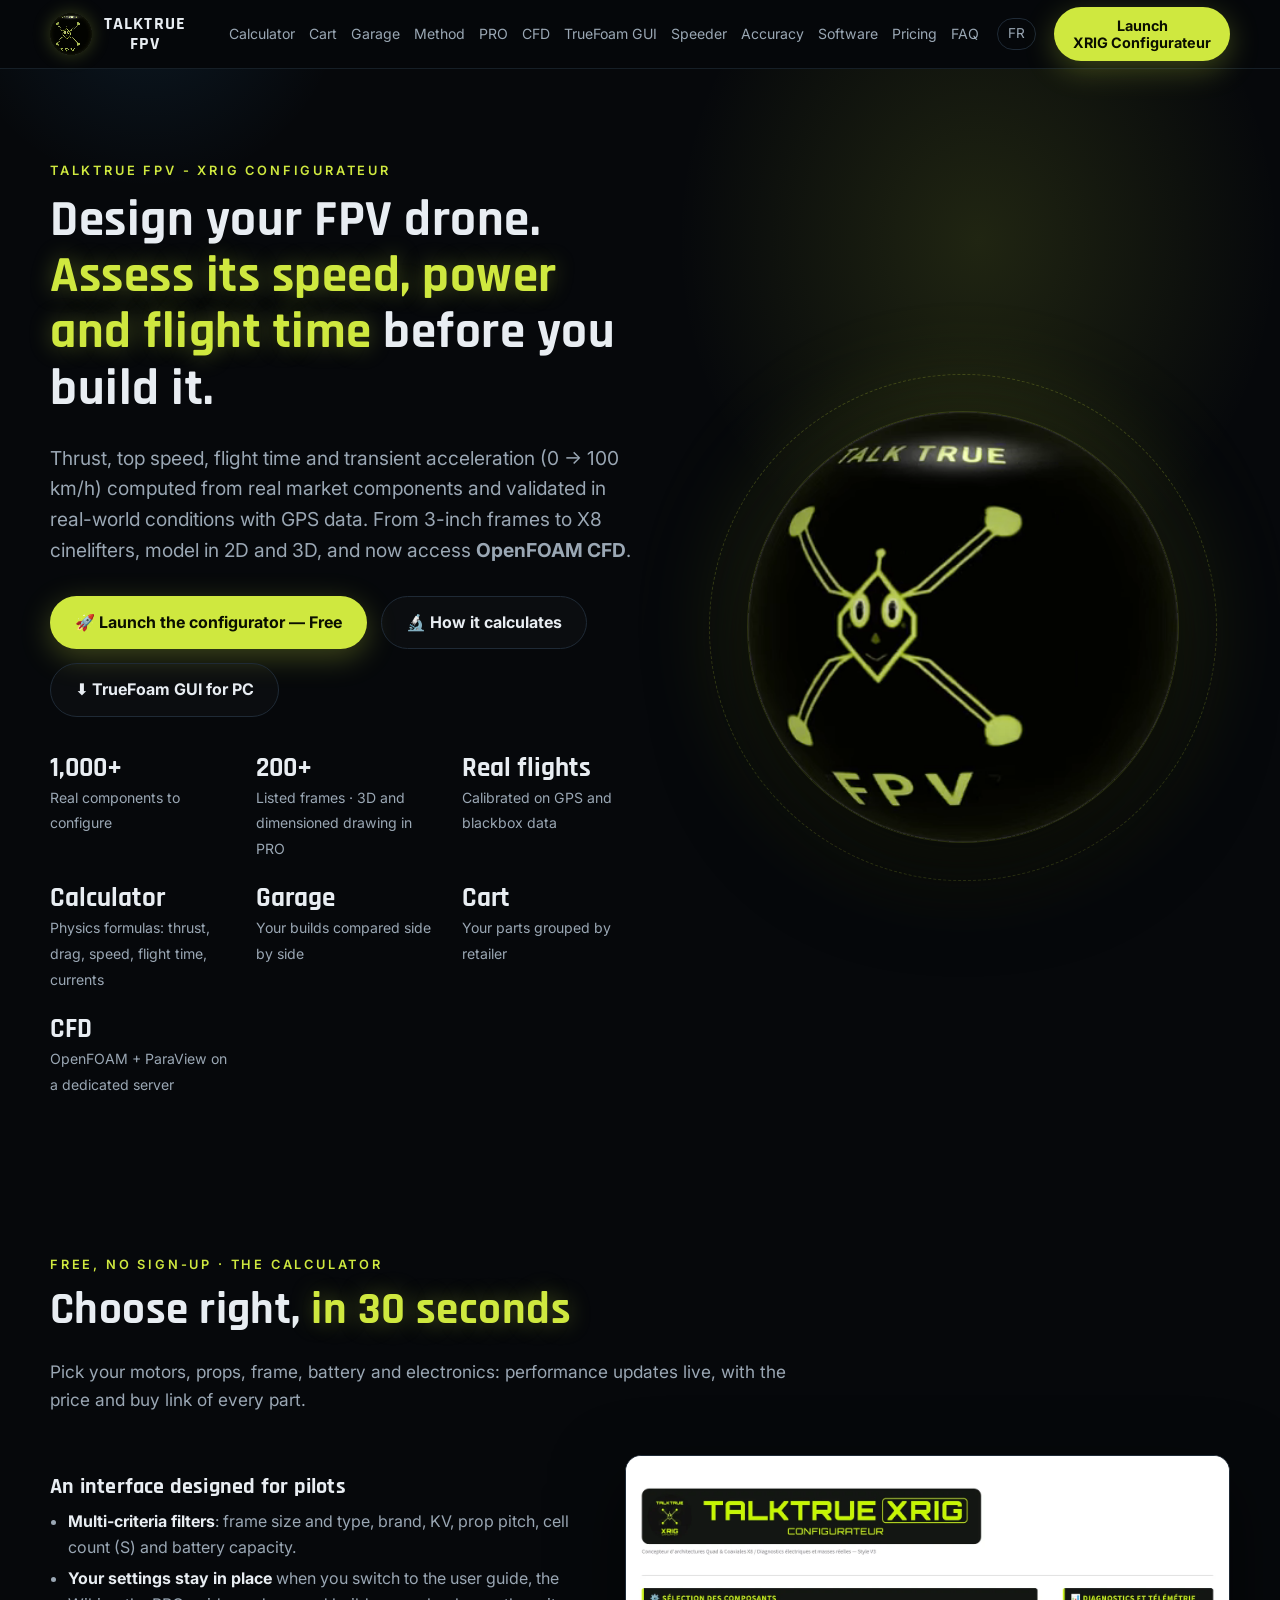
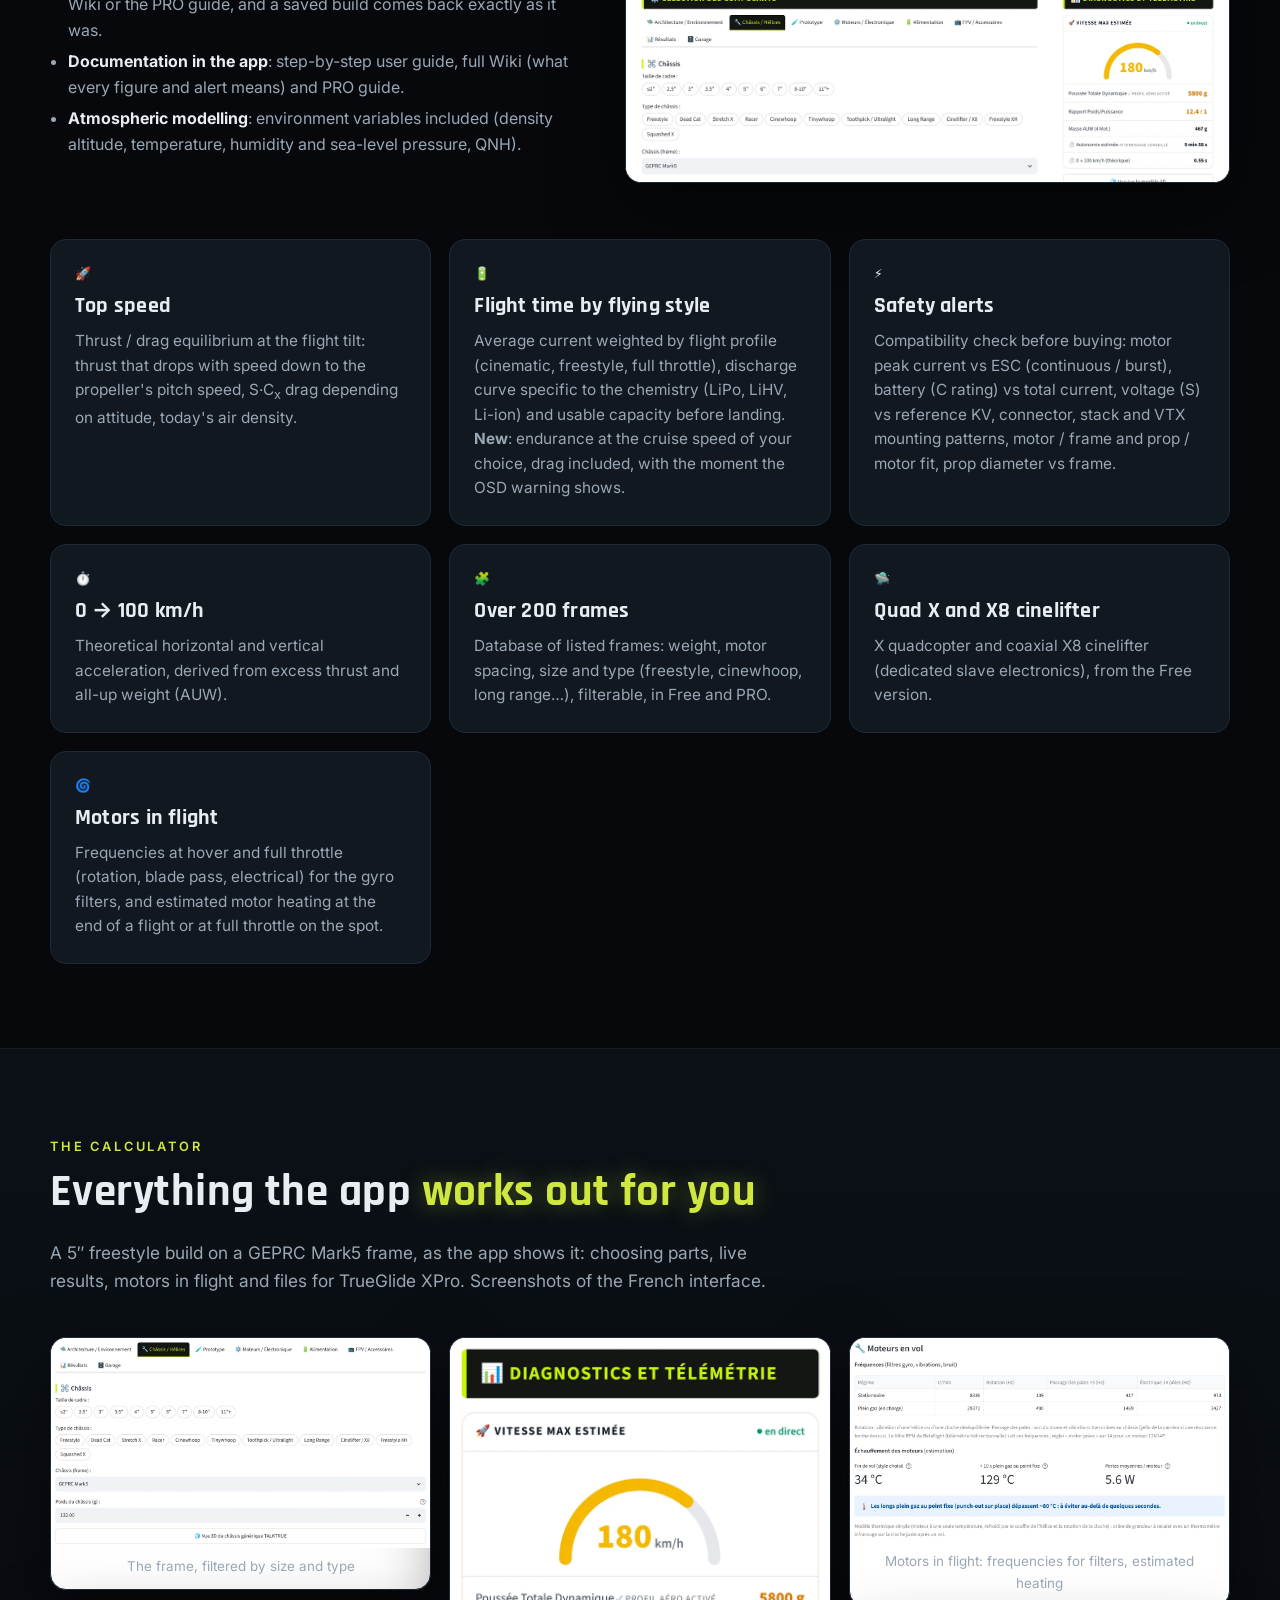
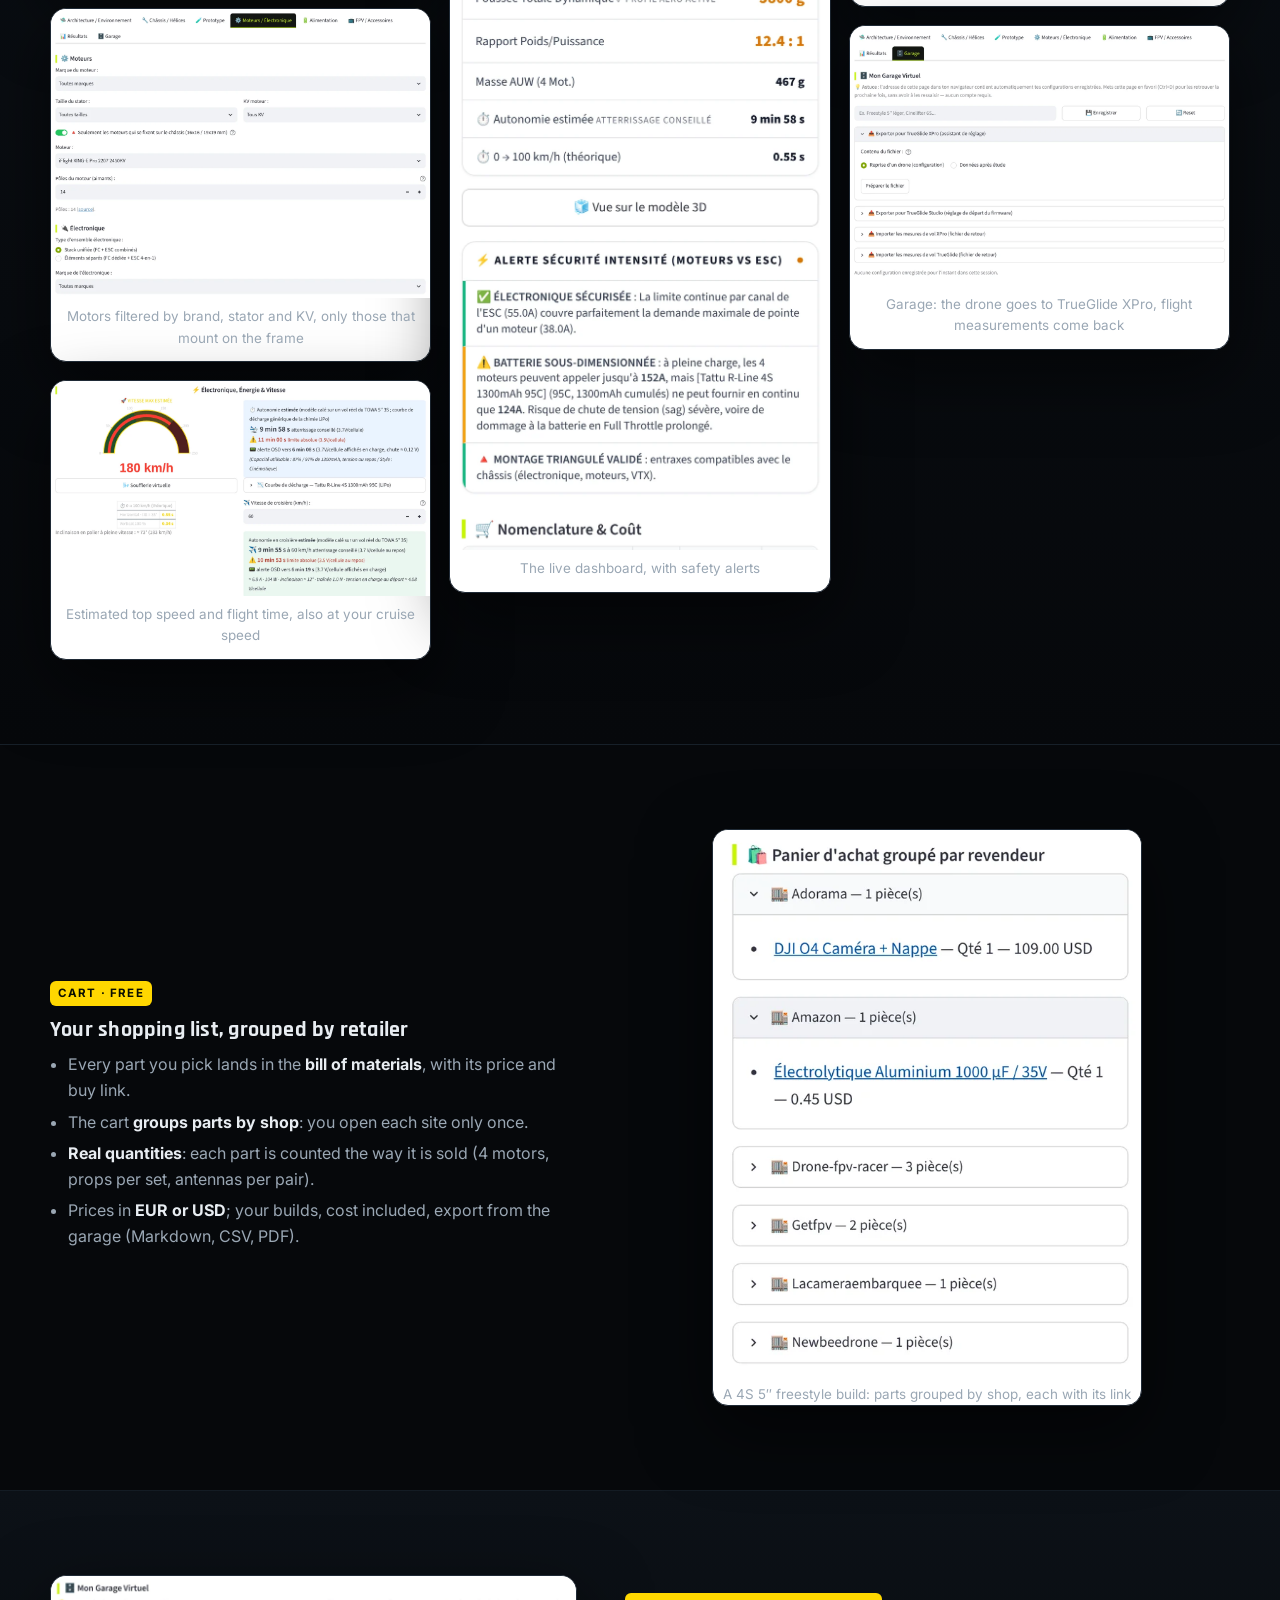
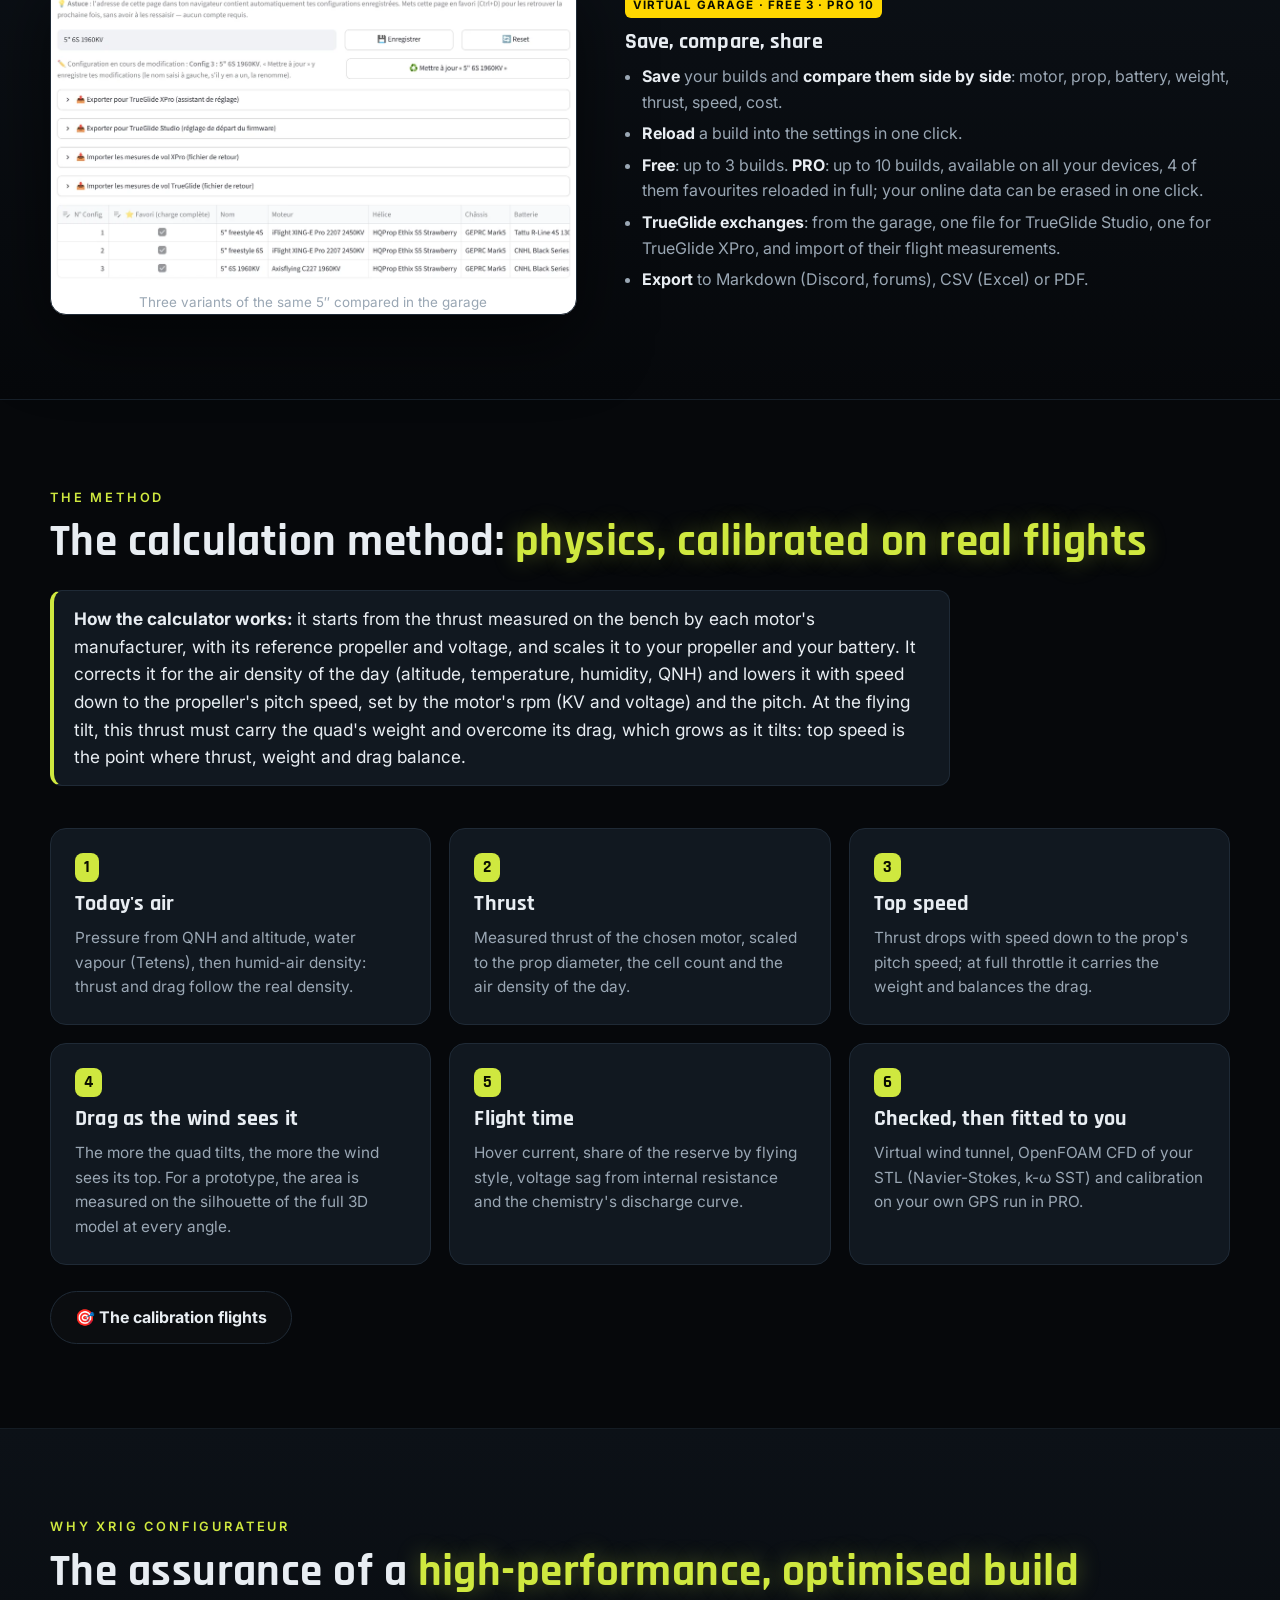
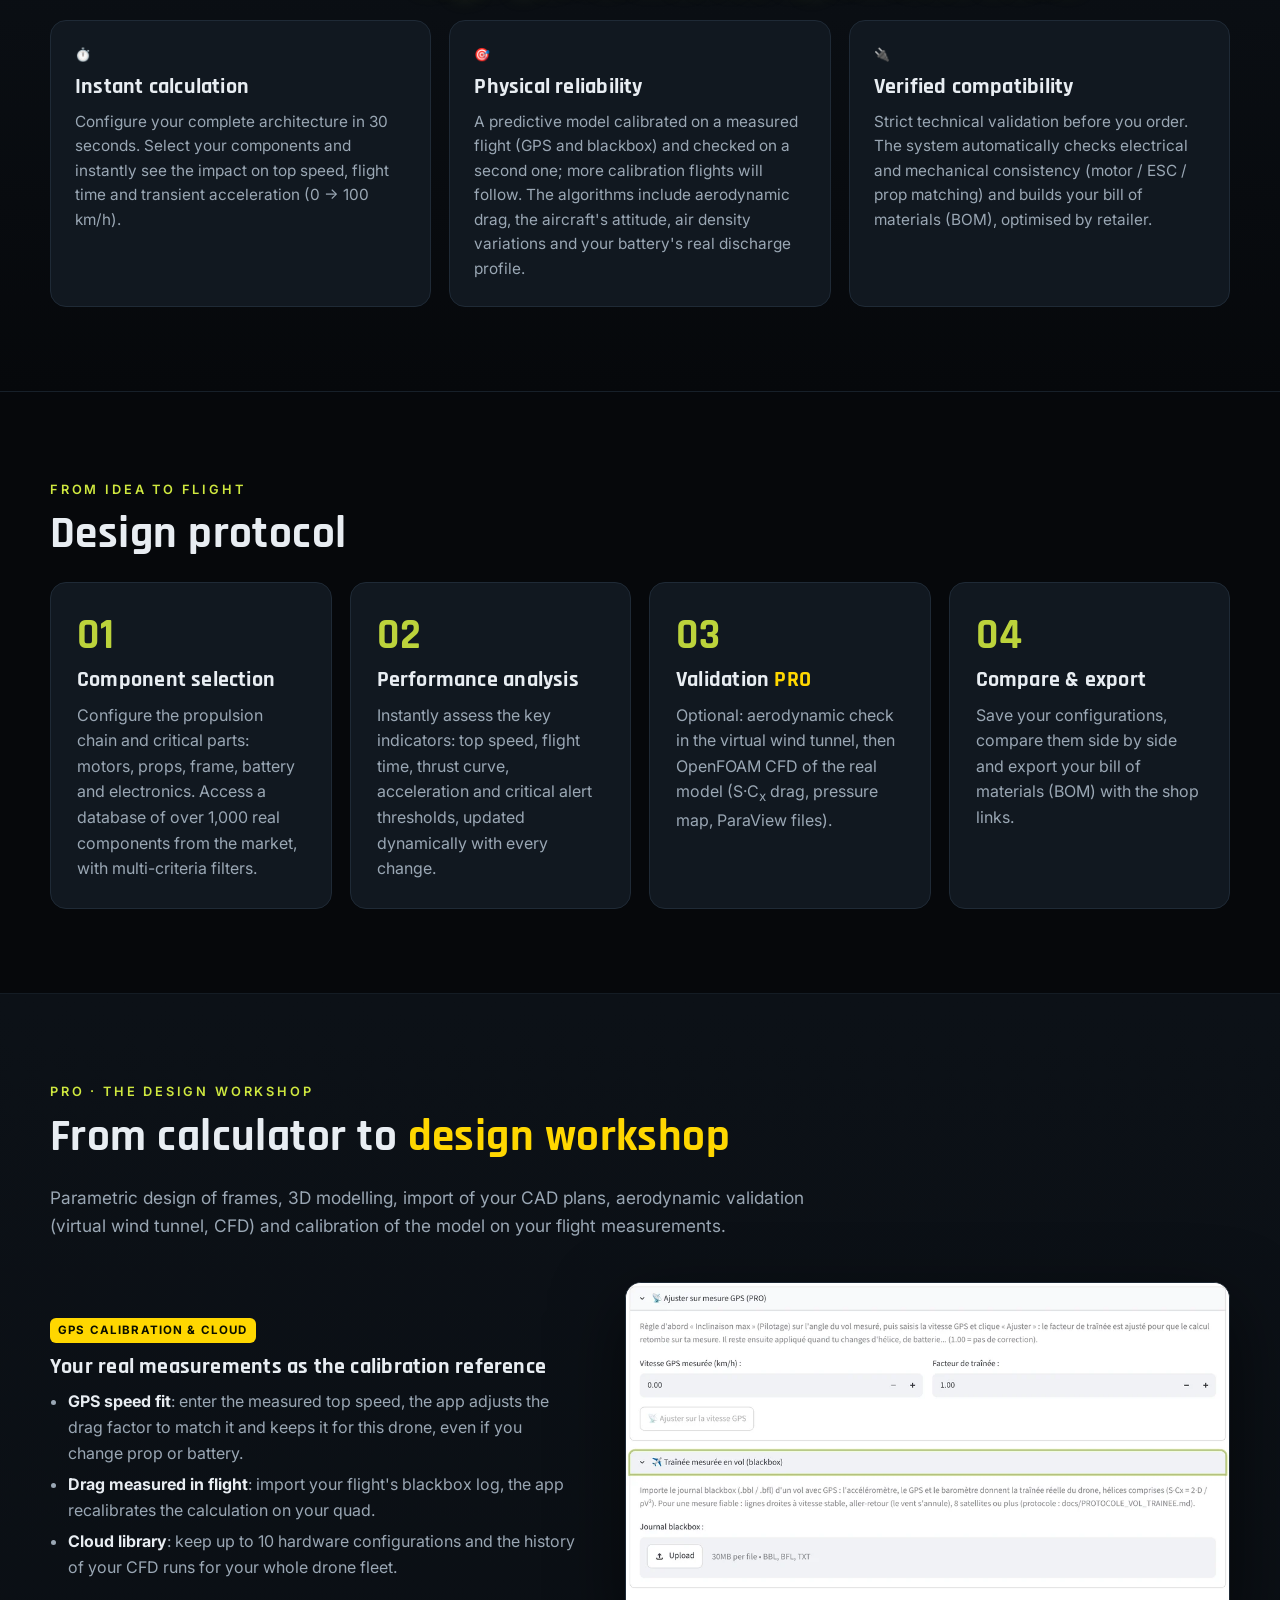
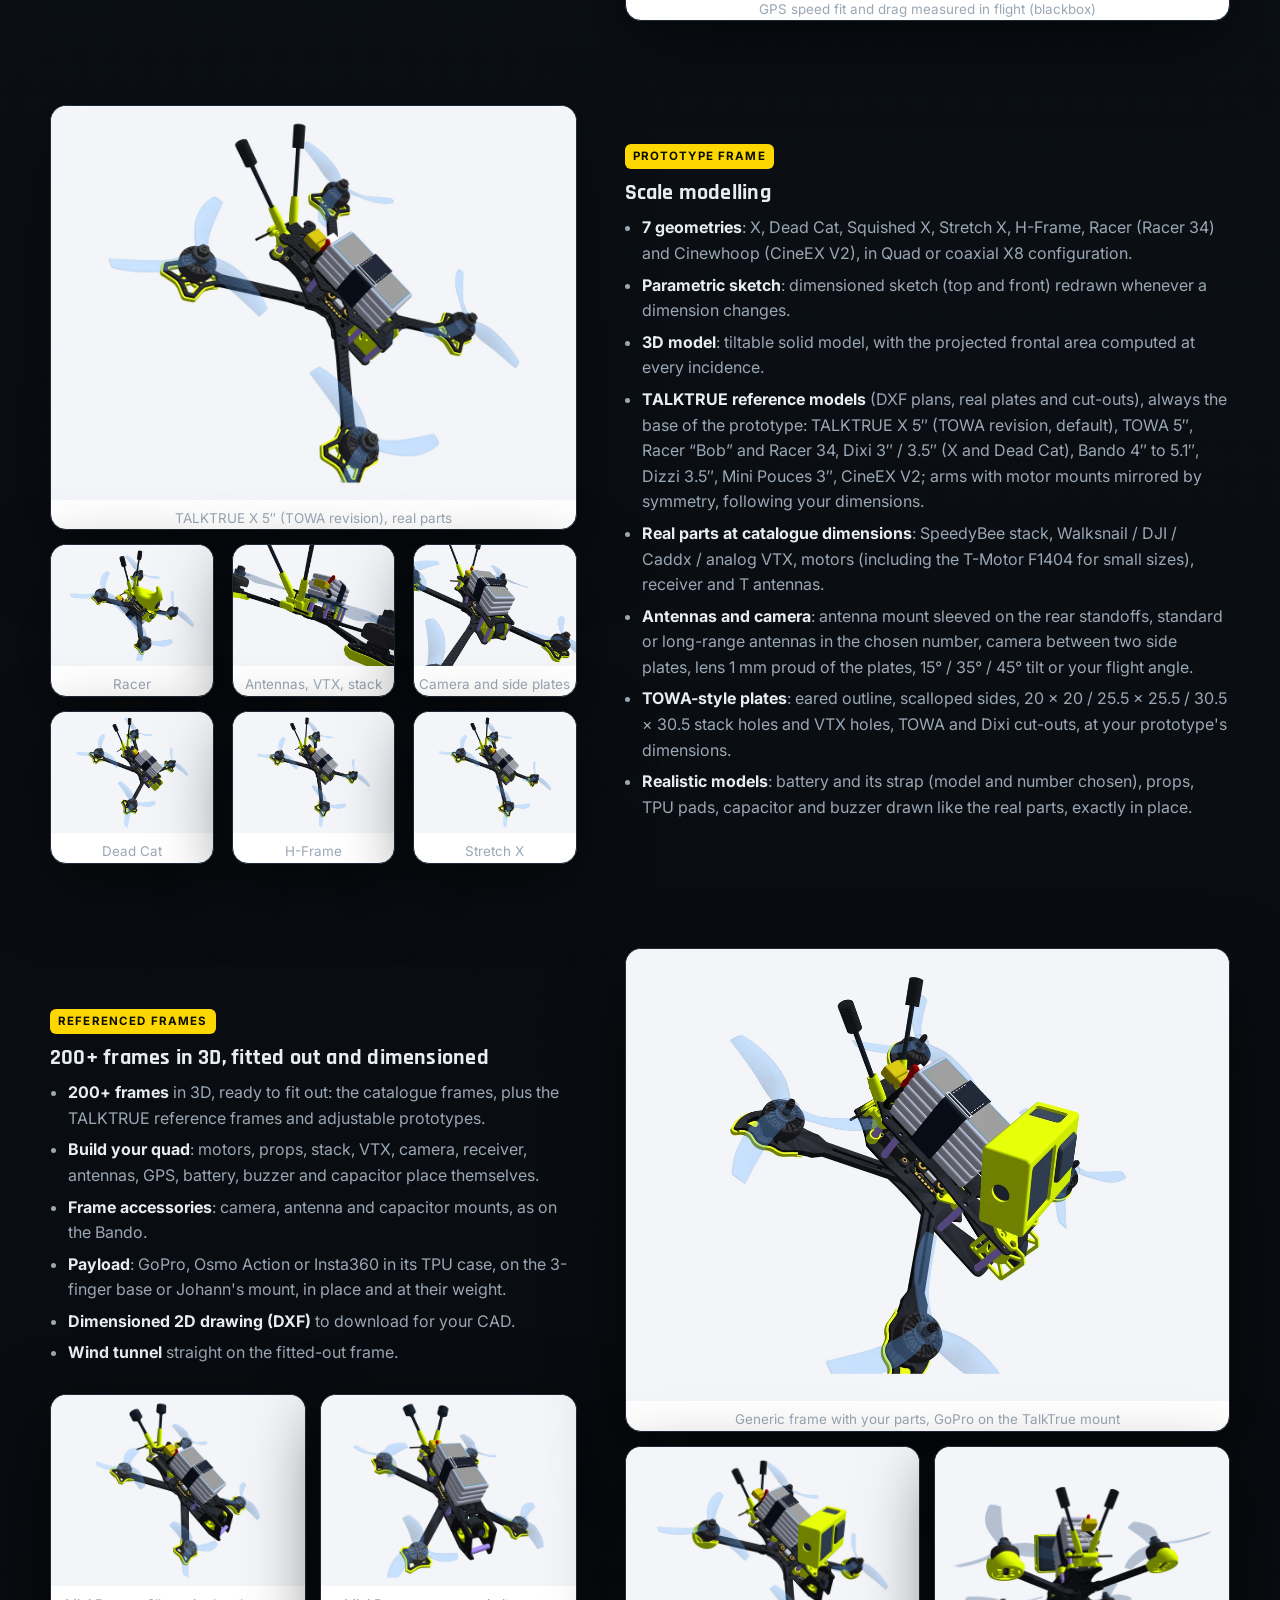
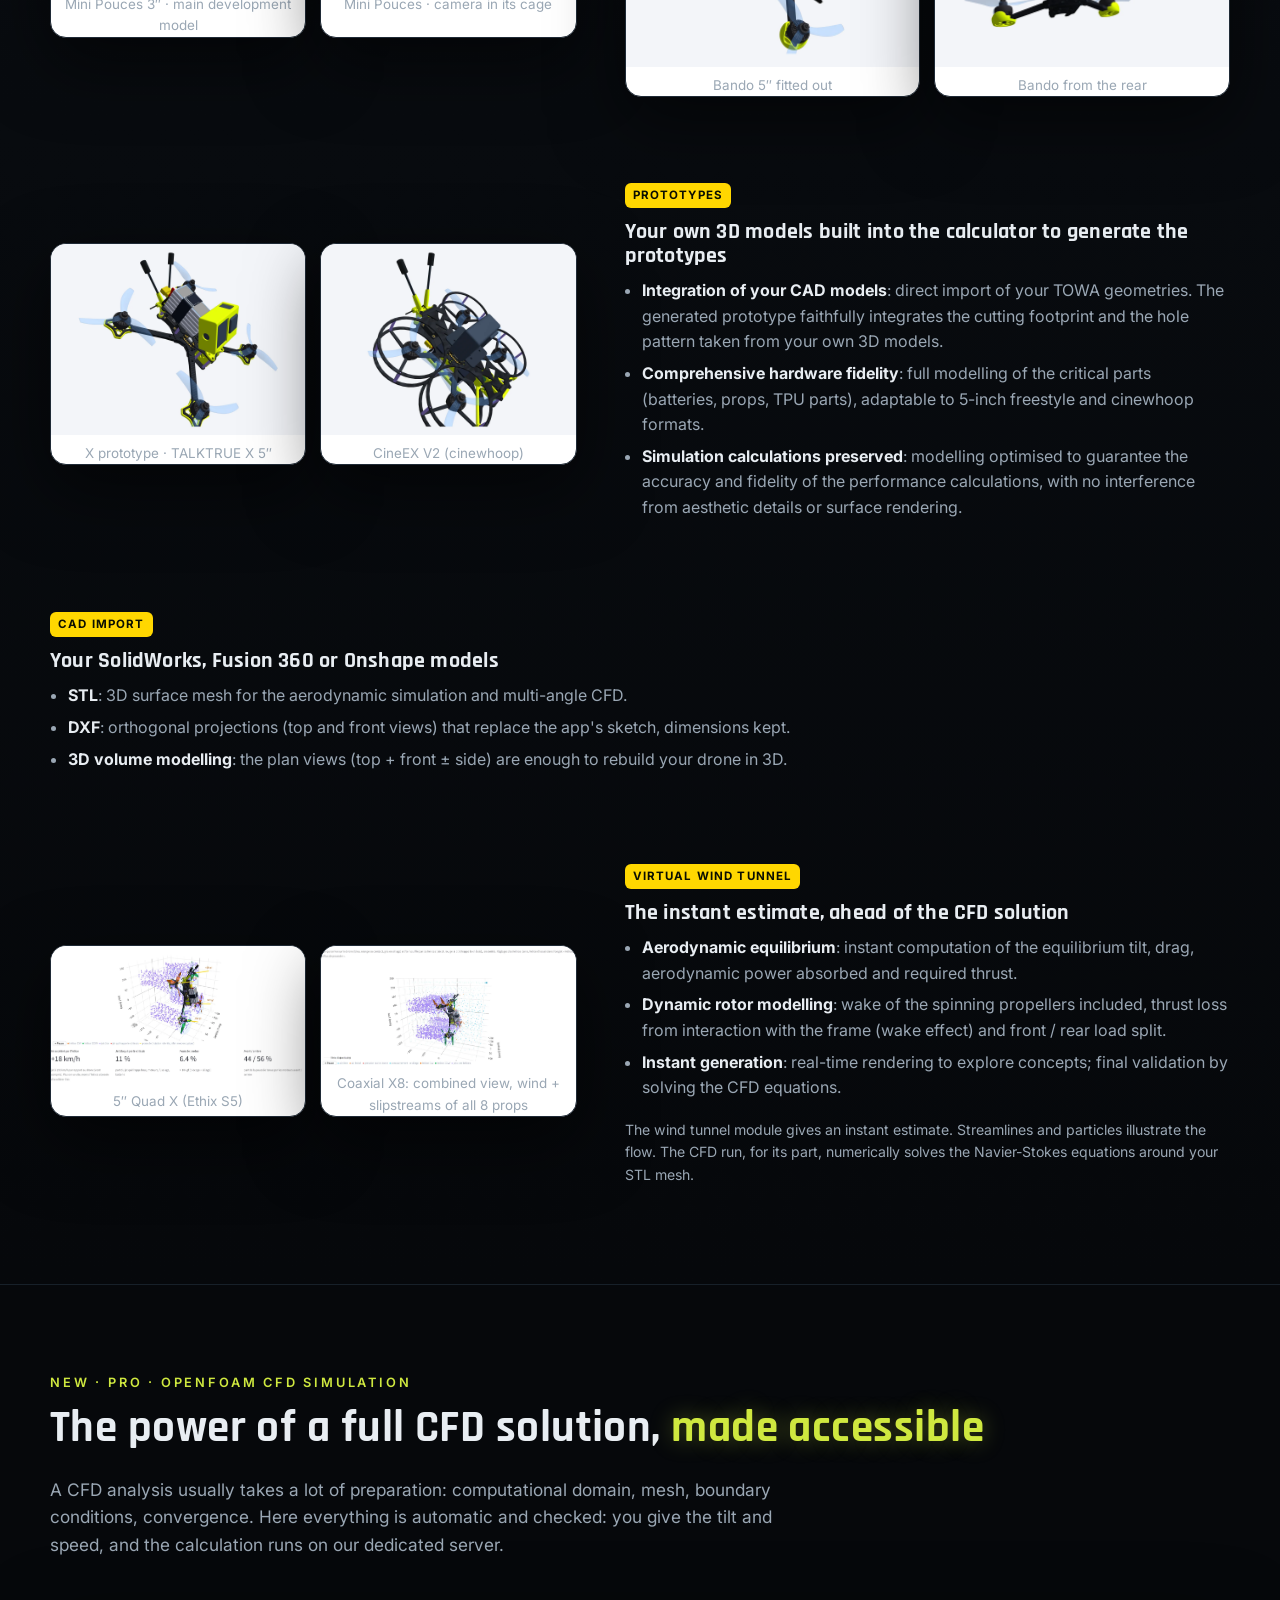
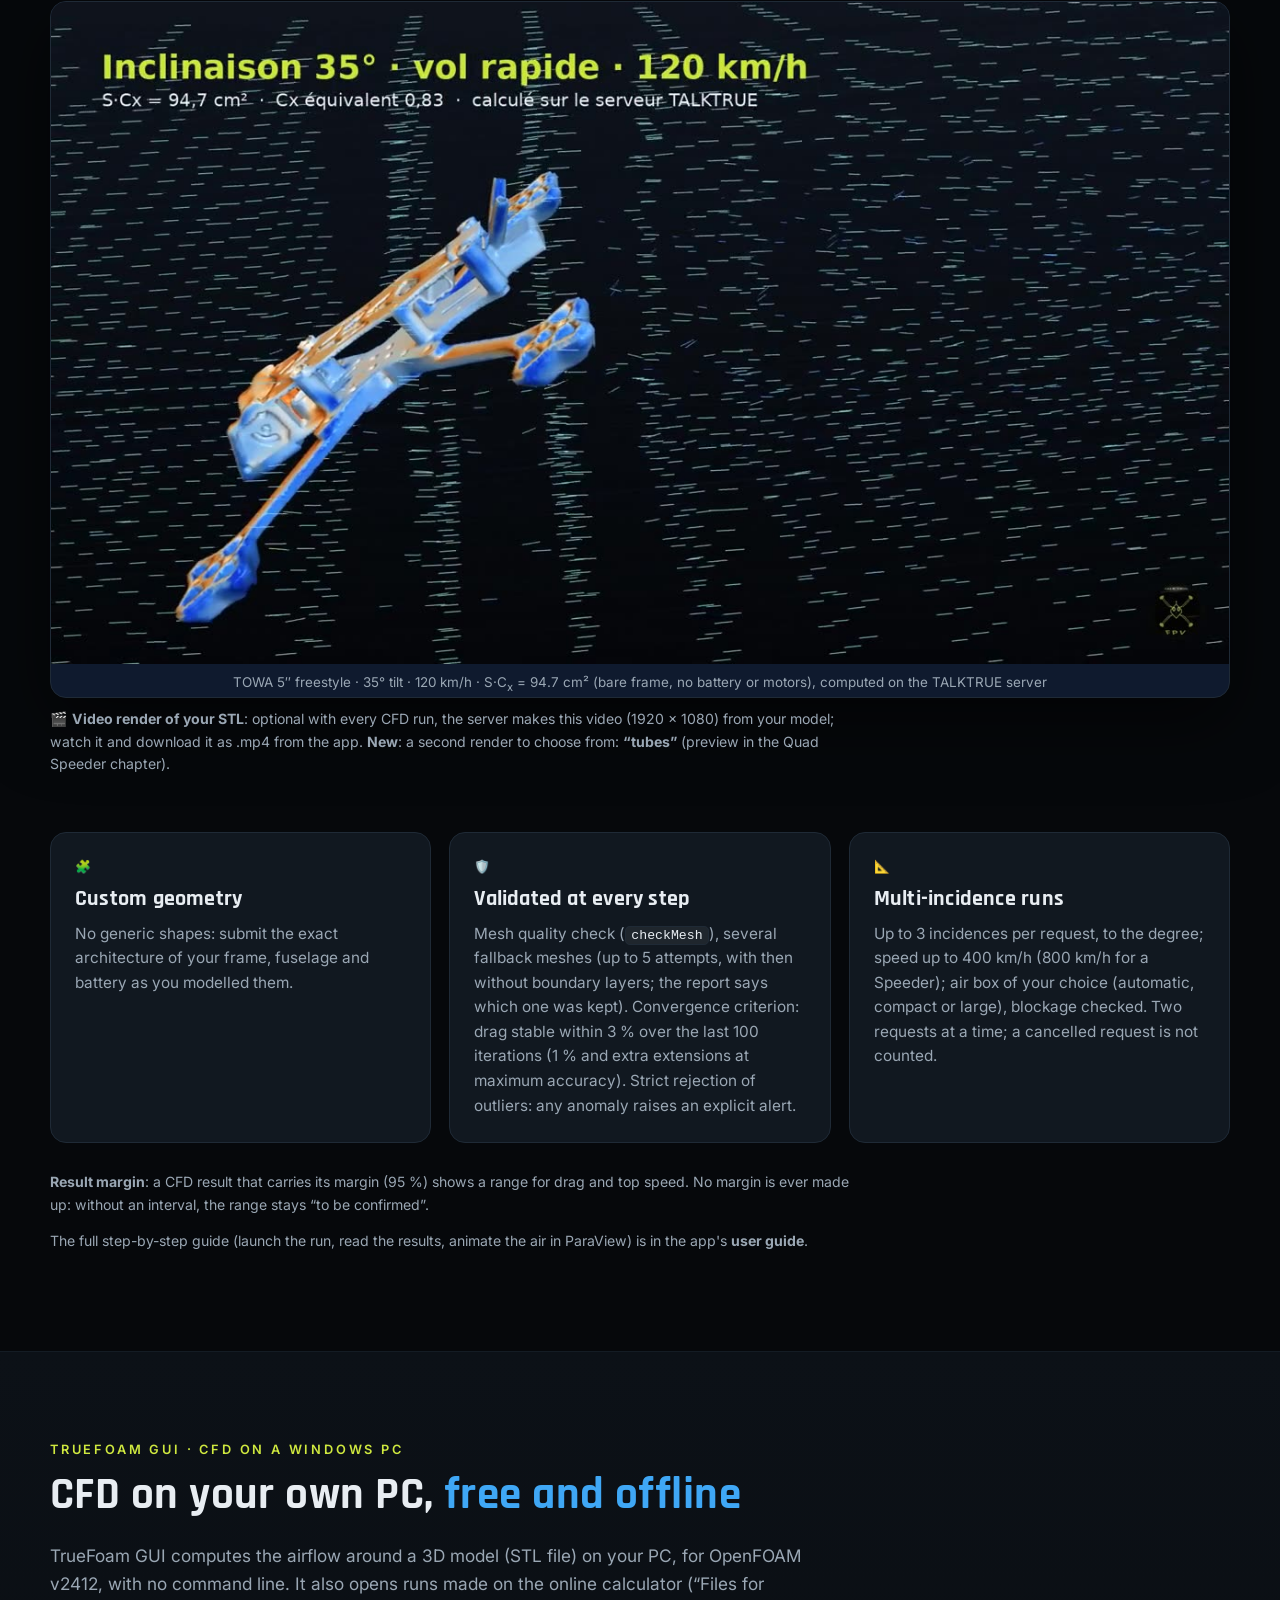
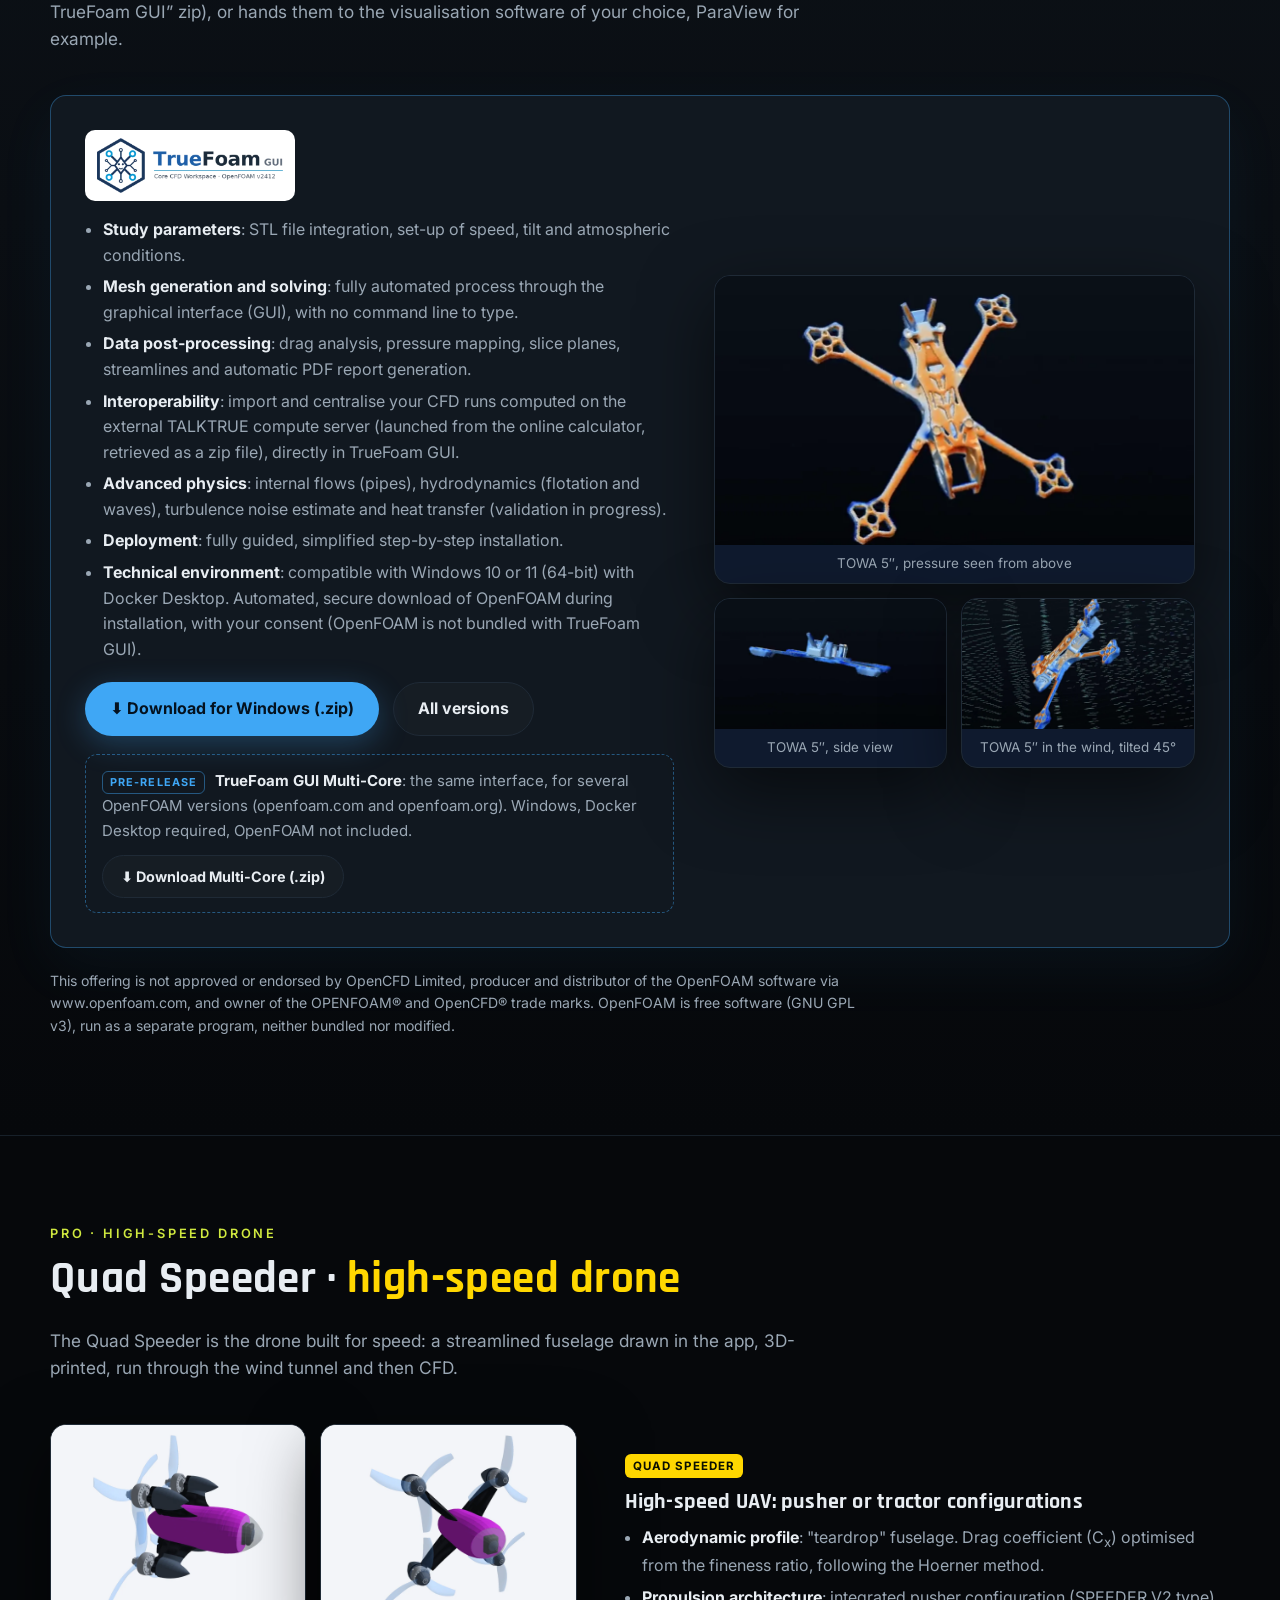
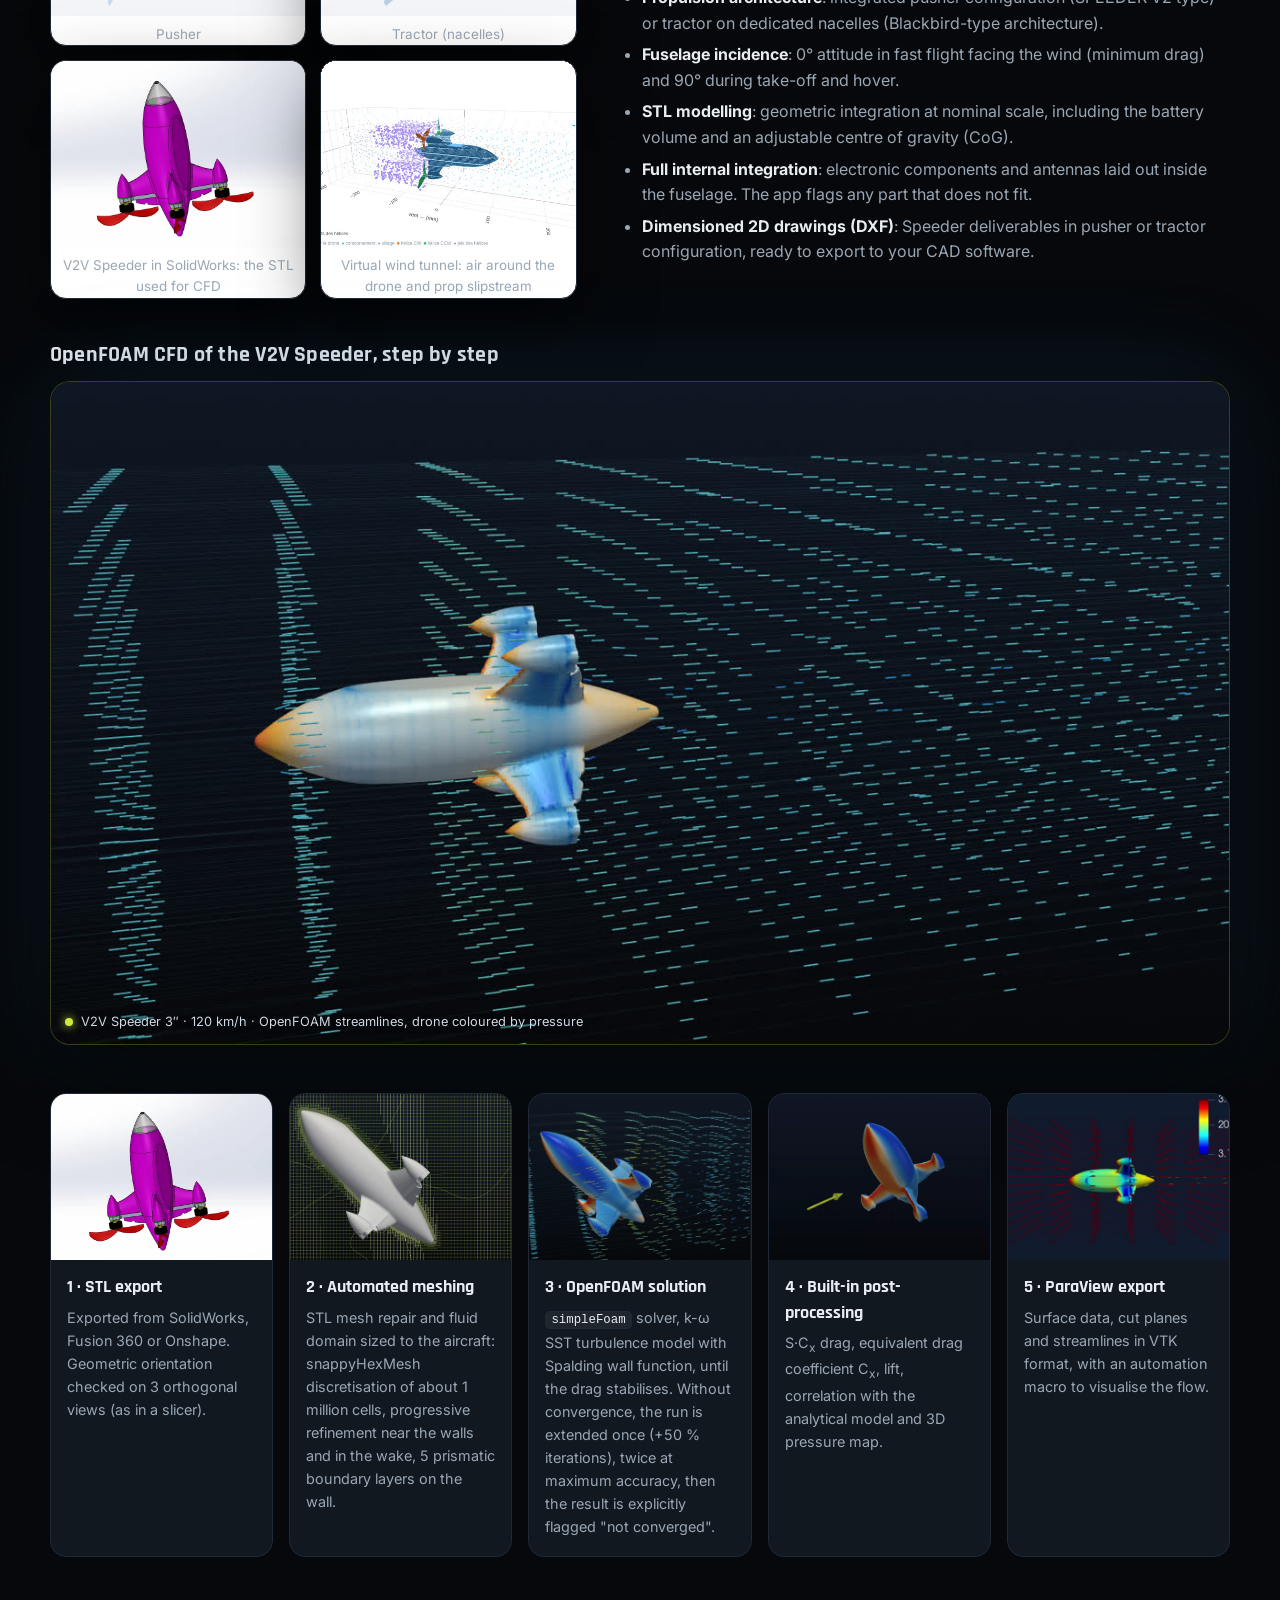
==== commit 4ac273af: "Logo partenaire CaddxFPV au-dessus du titre final (FR / EN)" ====
--- a/en/index.html
+++ b/en/index.html
@@ -780,6 +780,7 @@
 
 <section class="appel">
   <div class="conteneur">
+    <div style="text-align:center;margin-bottom:34px"><div style="font-size:.72em;letter-spacing:.14em;opacity:.6;margin-bottom:10px">PARTNER</div><img src="../assets/partenaires/caddx_logo_blanc.png" alt="CaddxFPV" loading="lazy" style="height:38px;width:auto;display:block;margin:0 auto"></div>
     <h2>From idea to flight, losing nothing on the way</h2>
     <p>Pick your parts, read your speed, compare in your garage, then buy shop by shop.</p>
     <a class="bouton principal" href="https://talktrue-simulateur-performences-v4.streamlit.app/">🚀 Start for free</a>
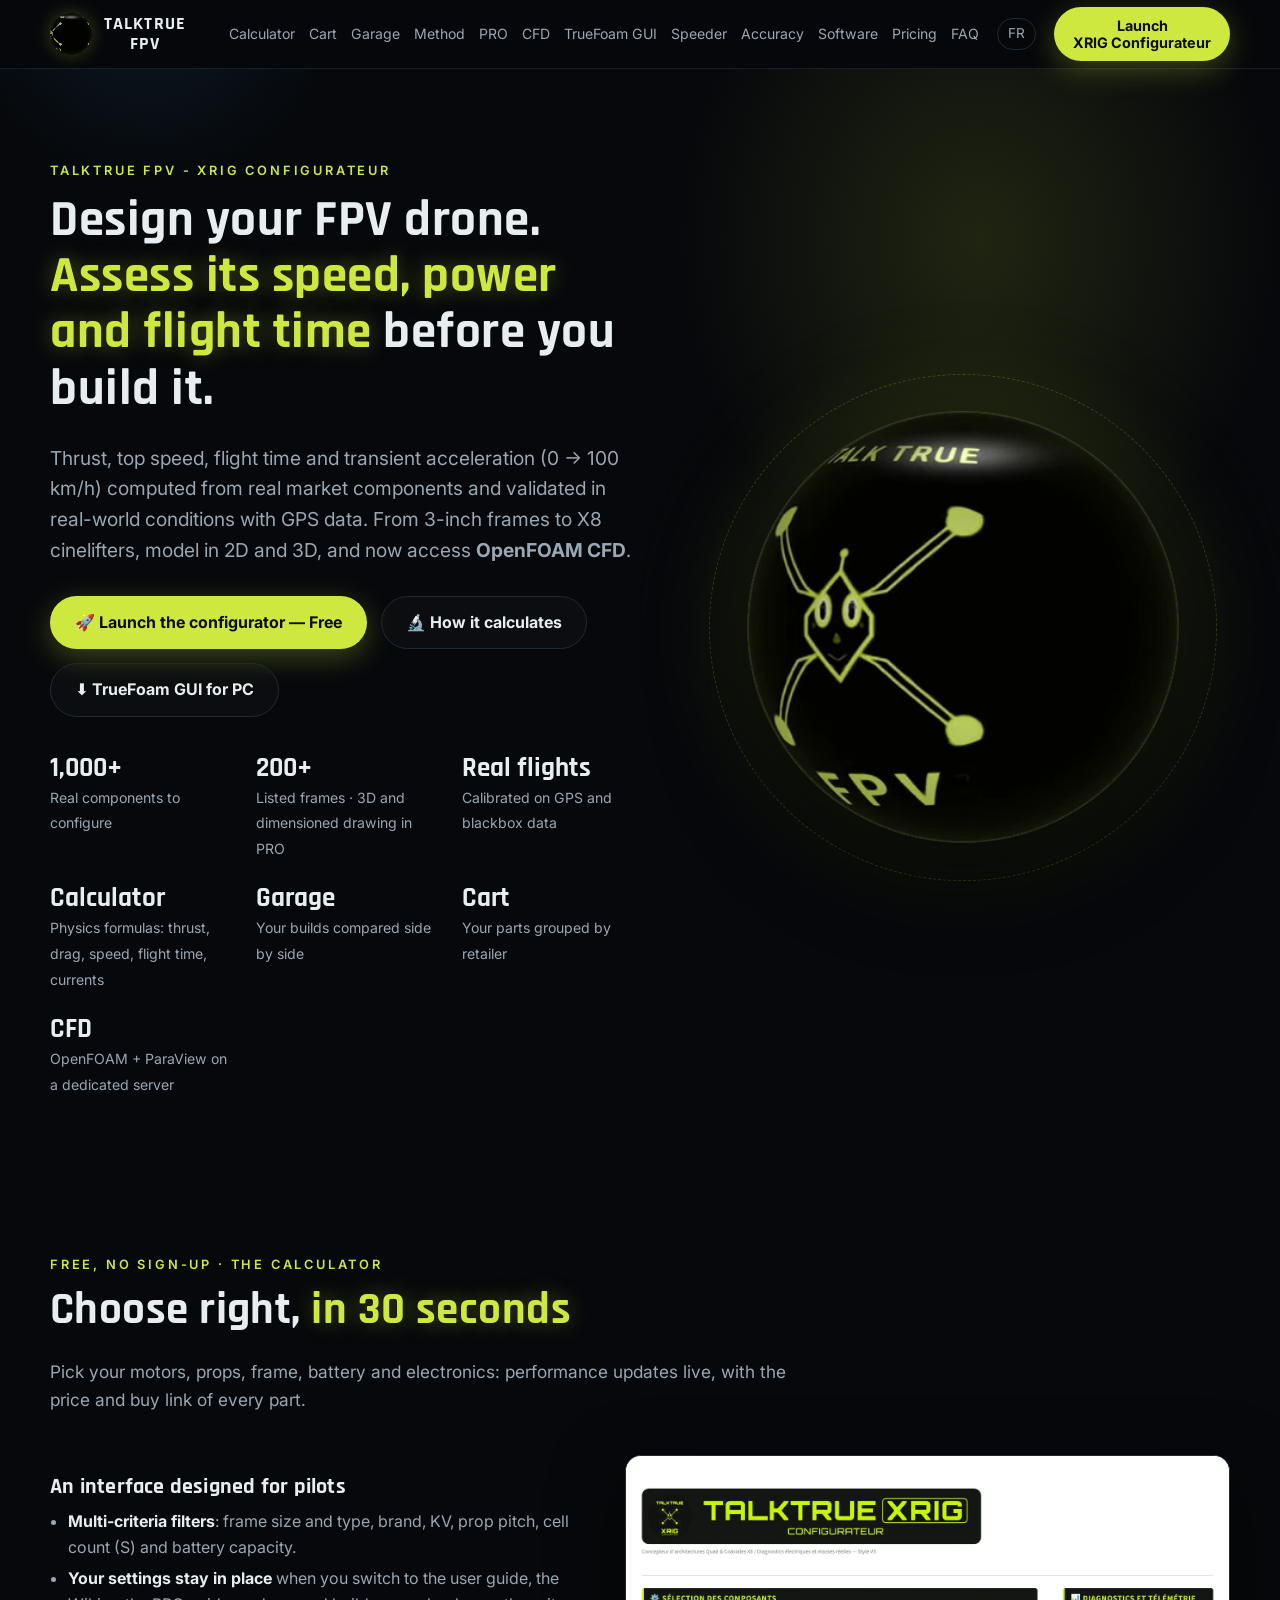
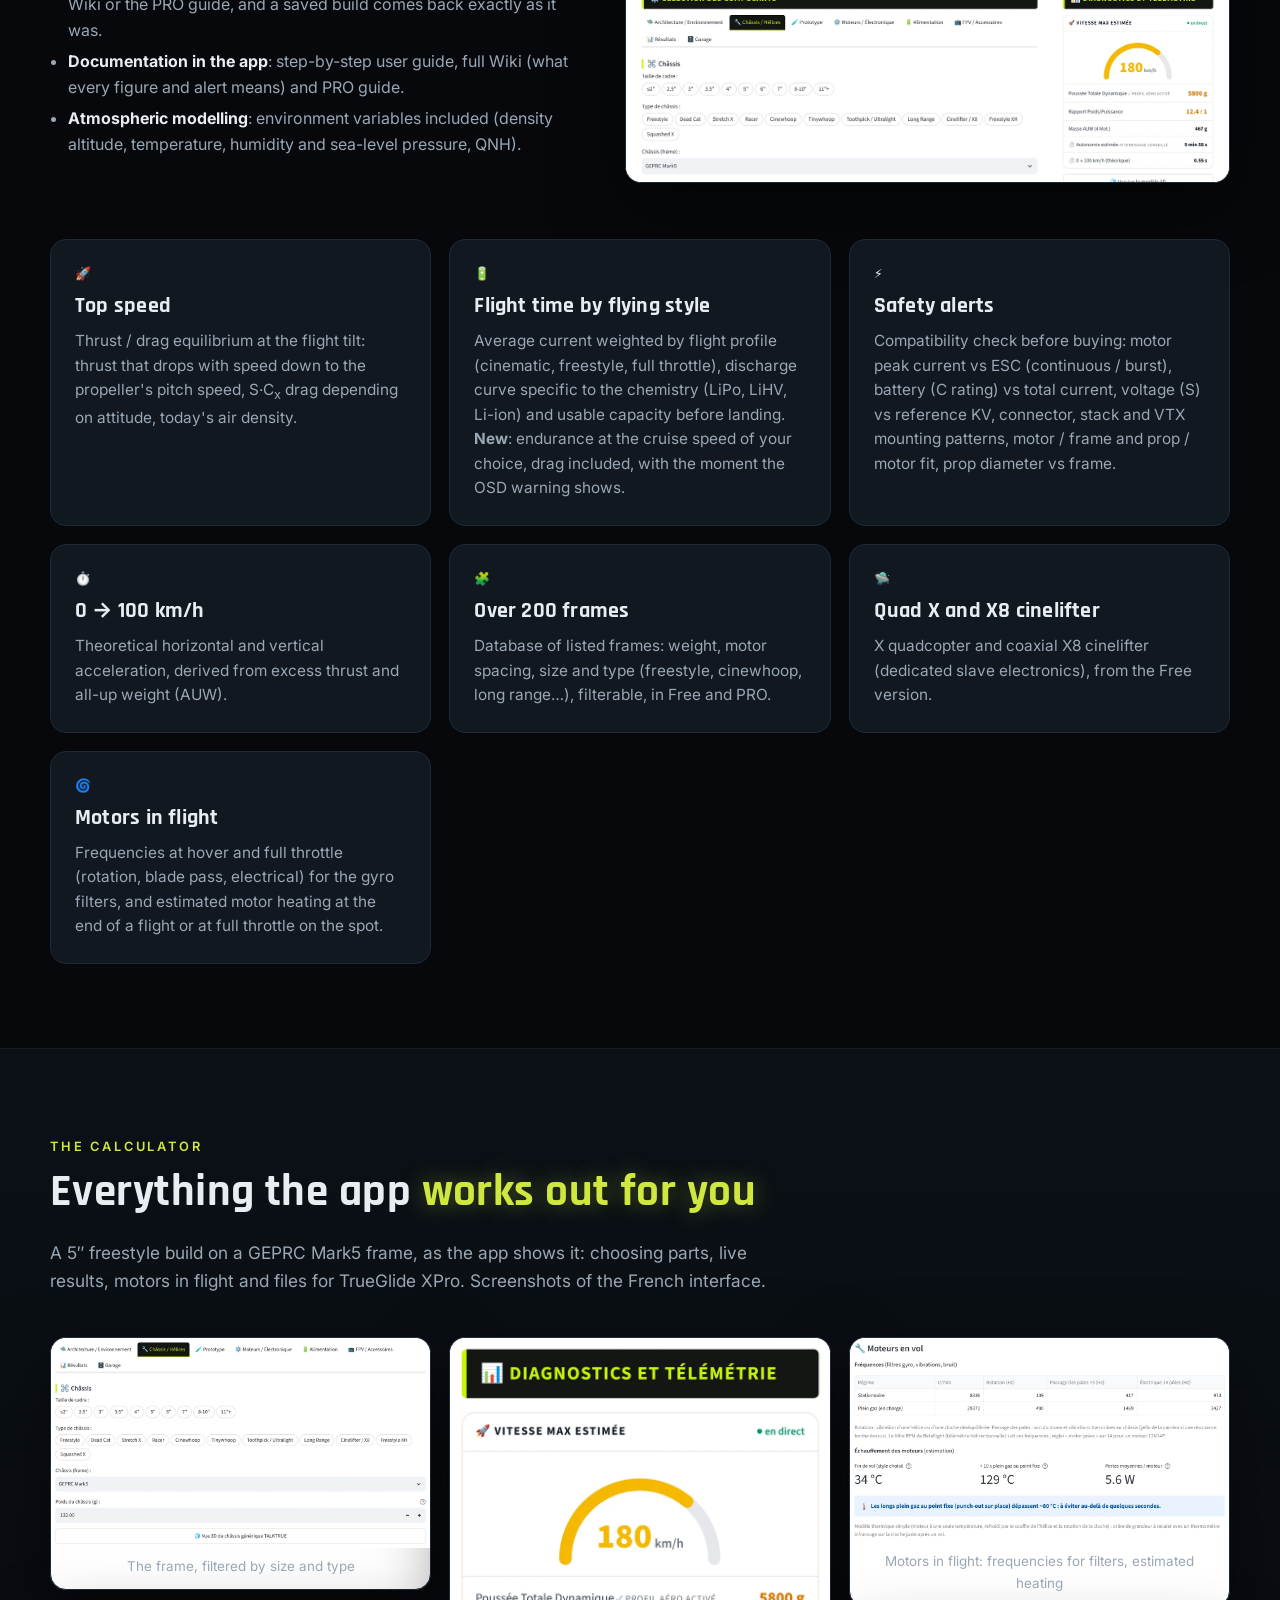
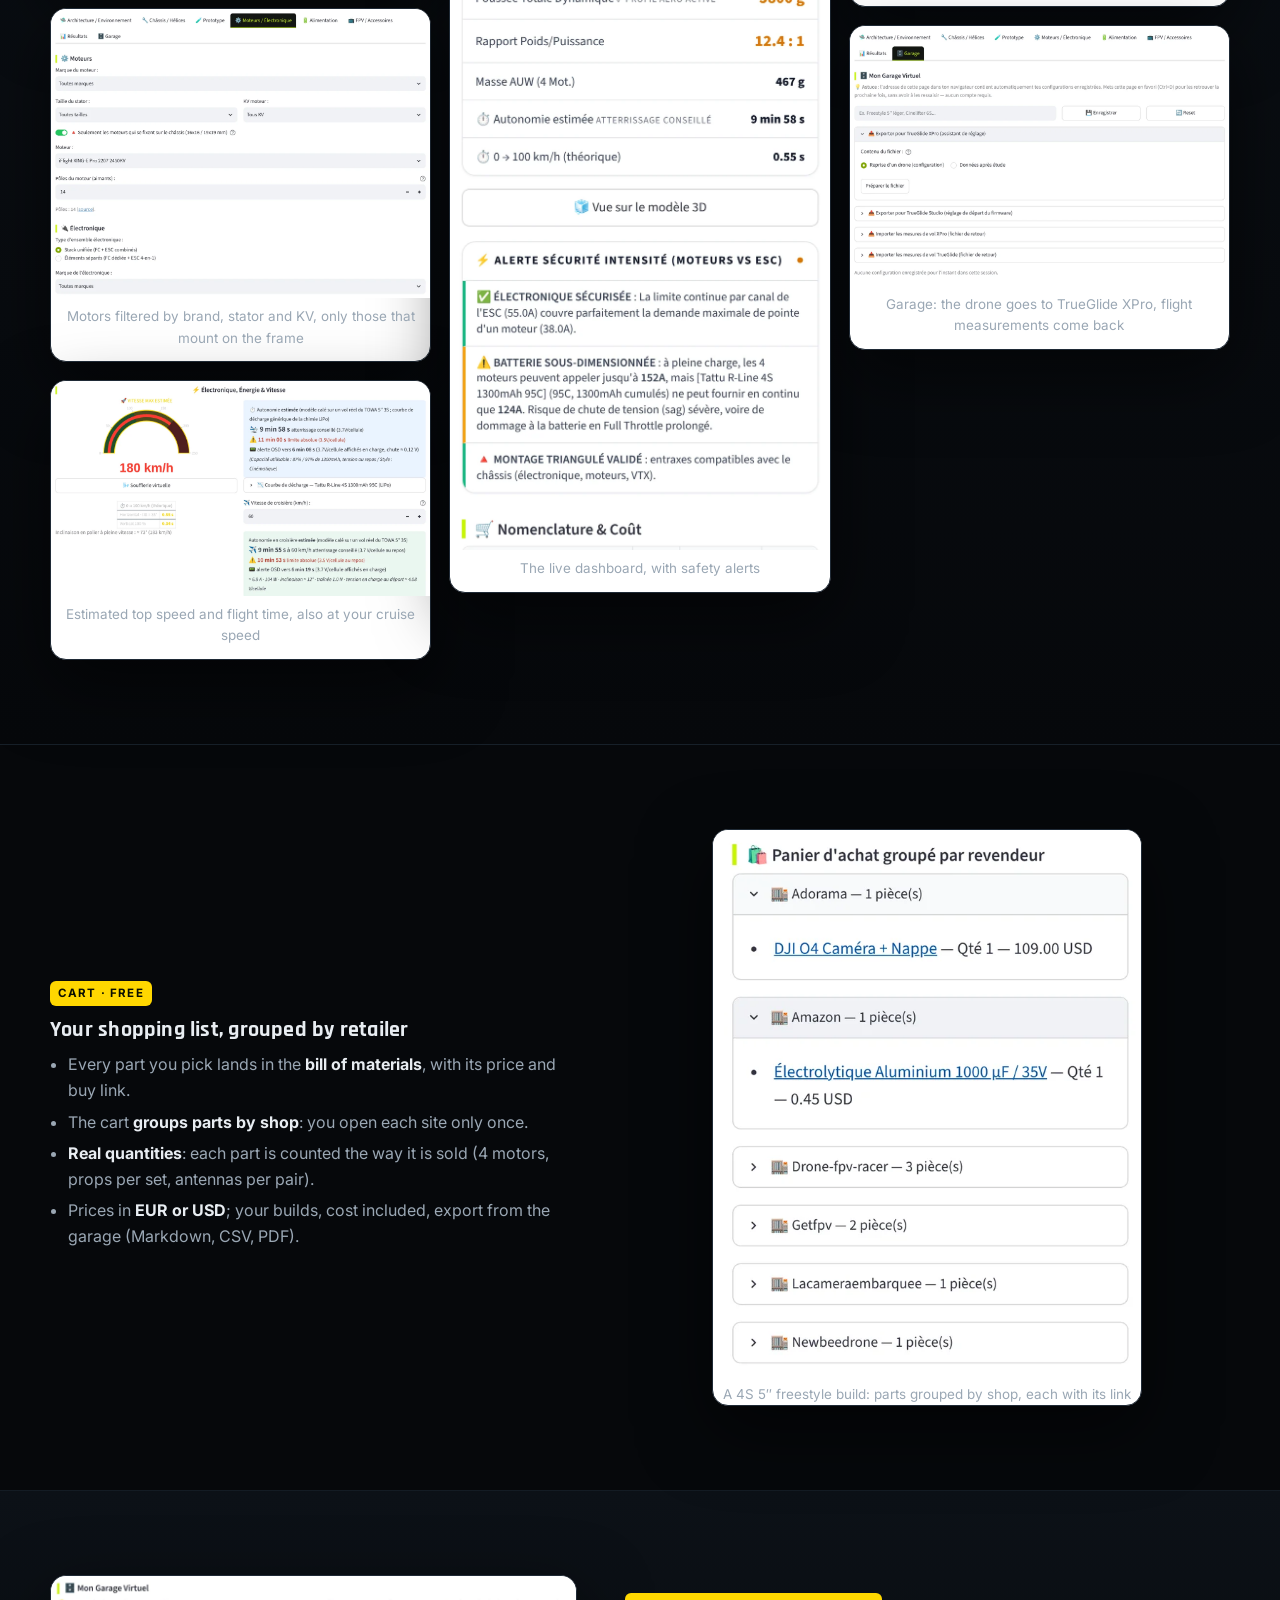
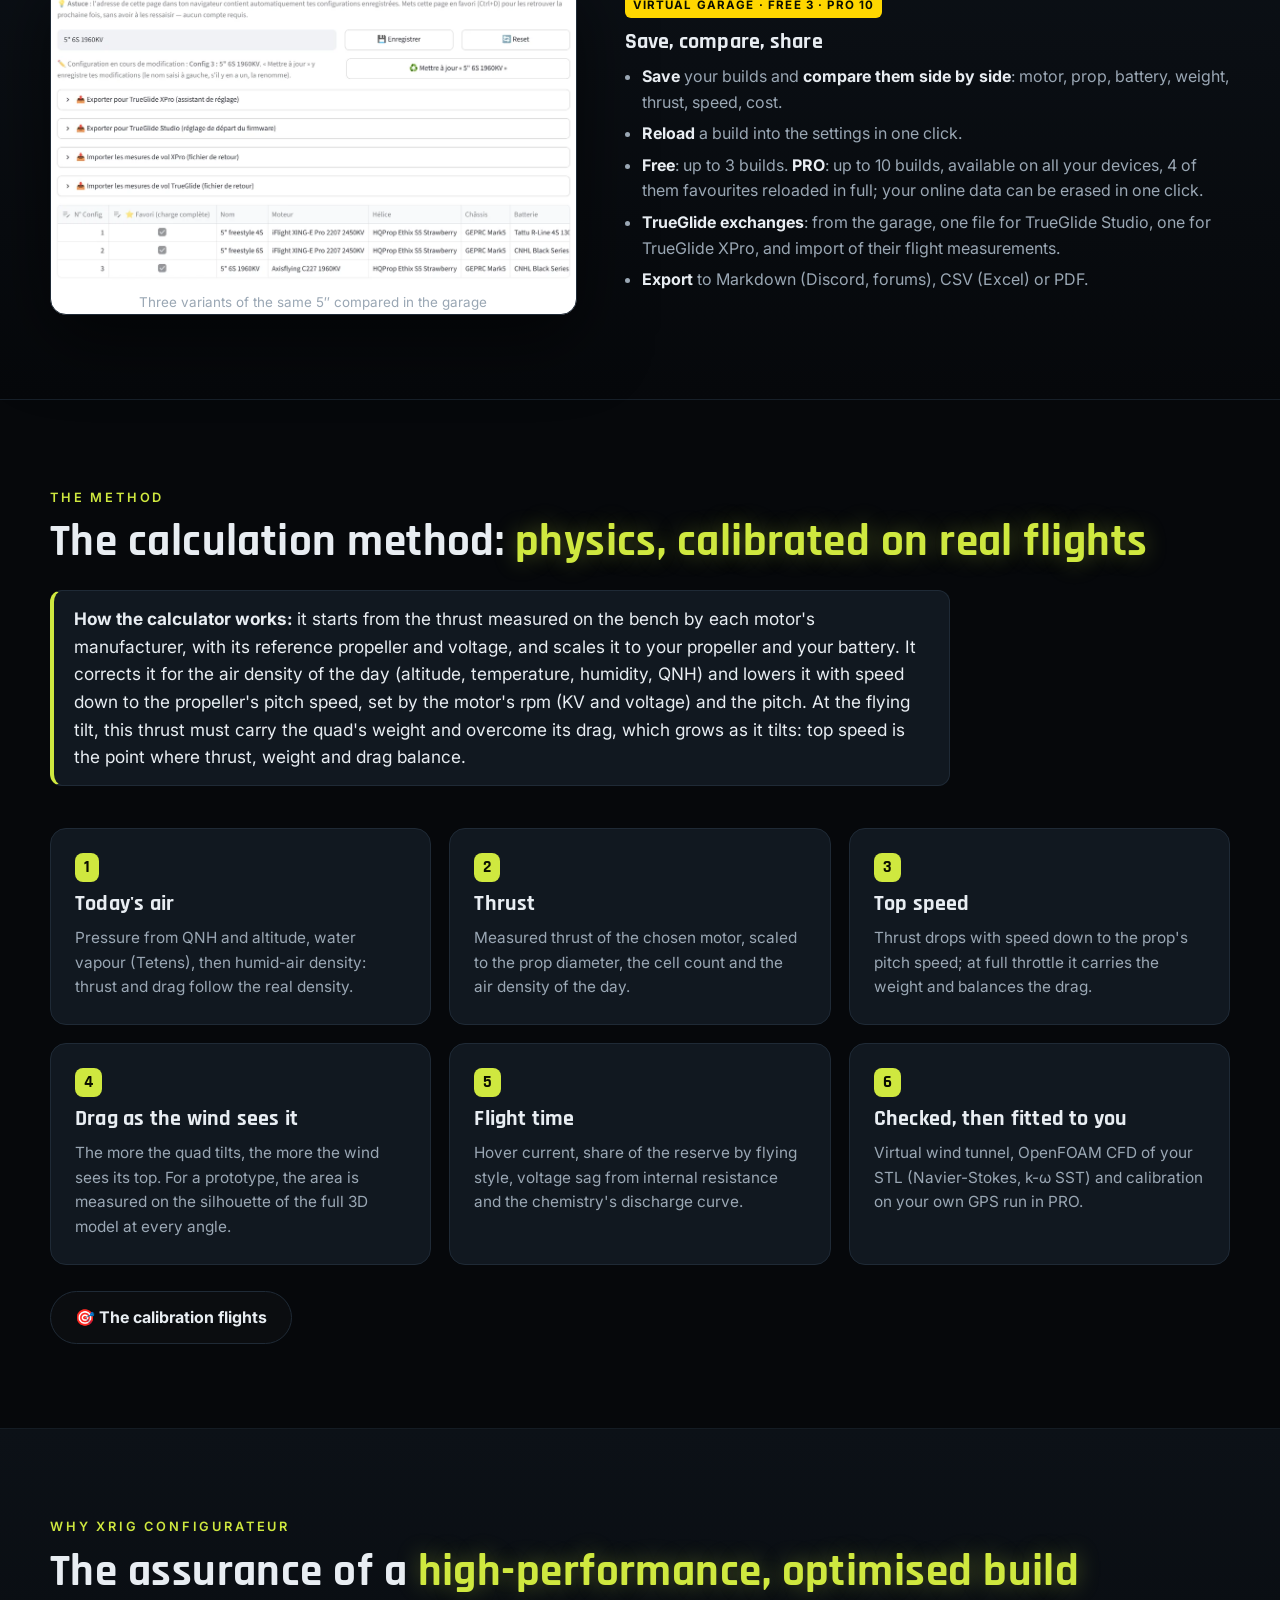
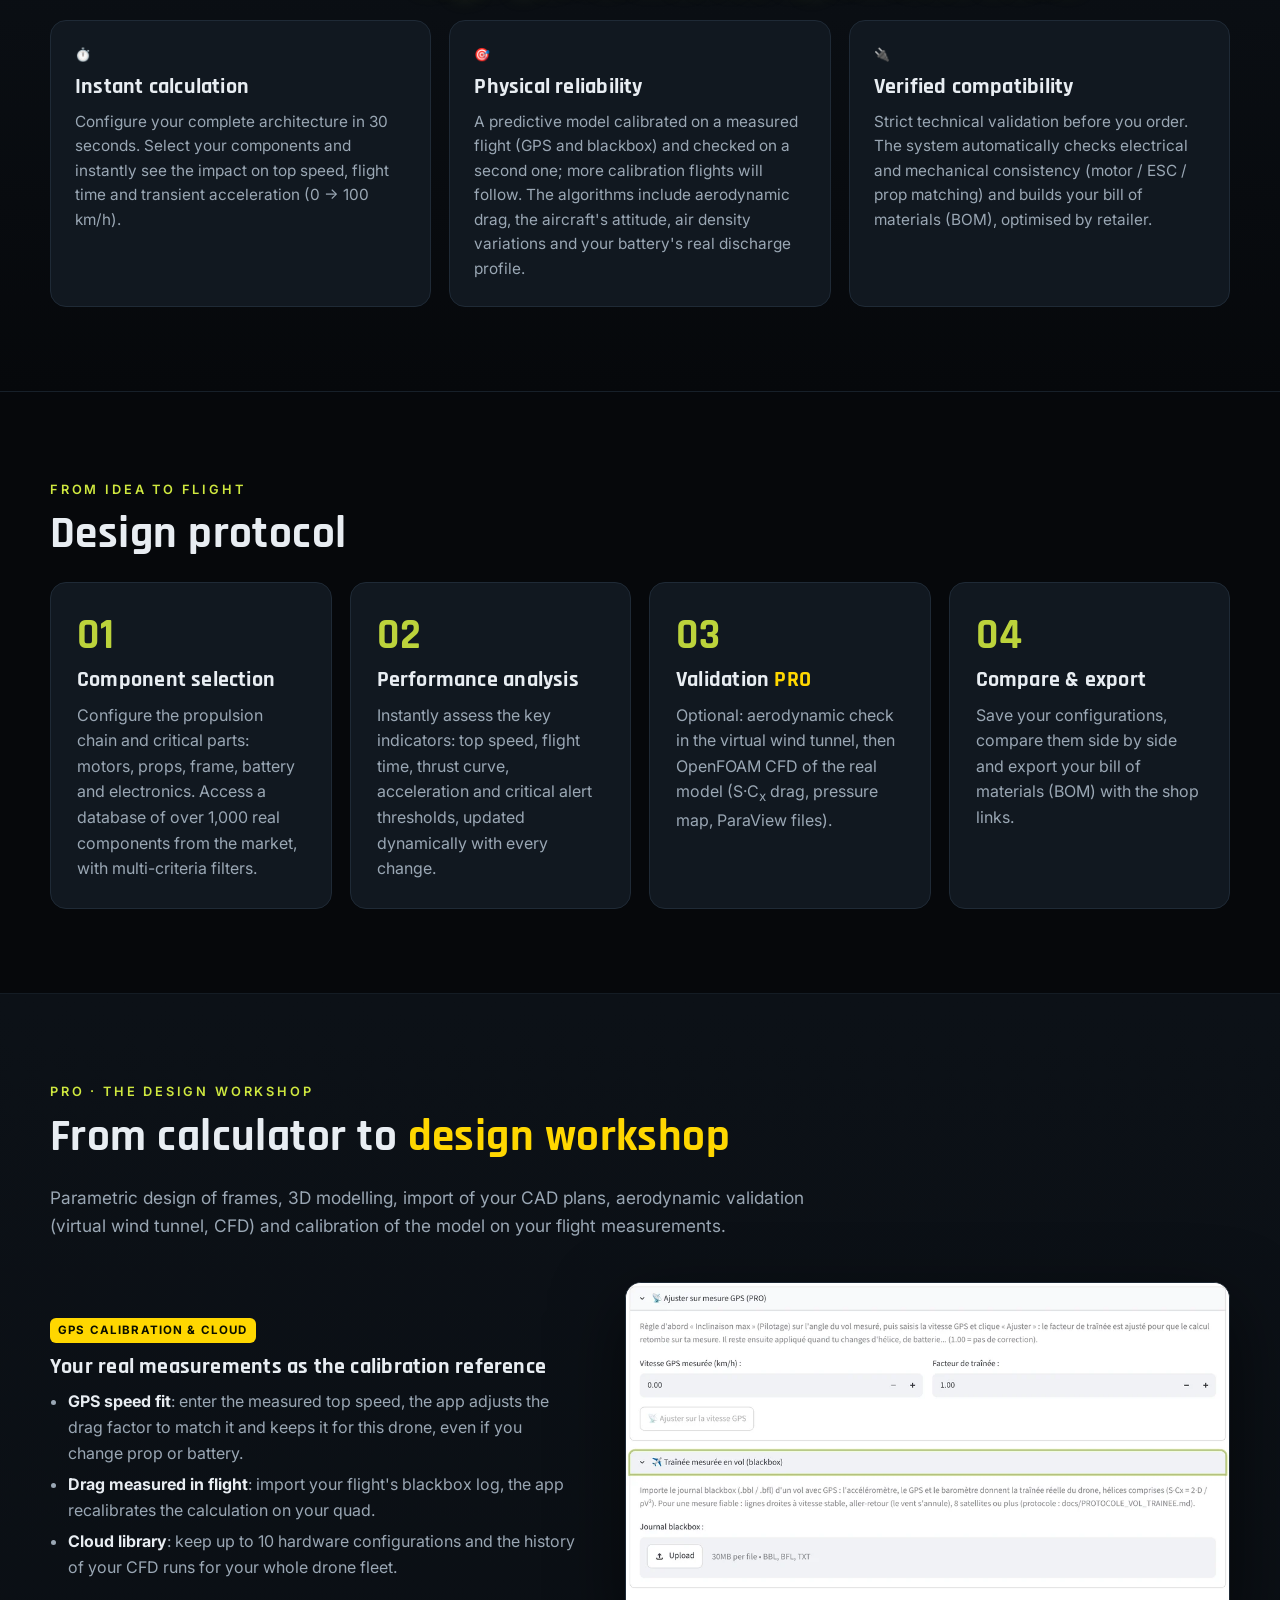
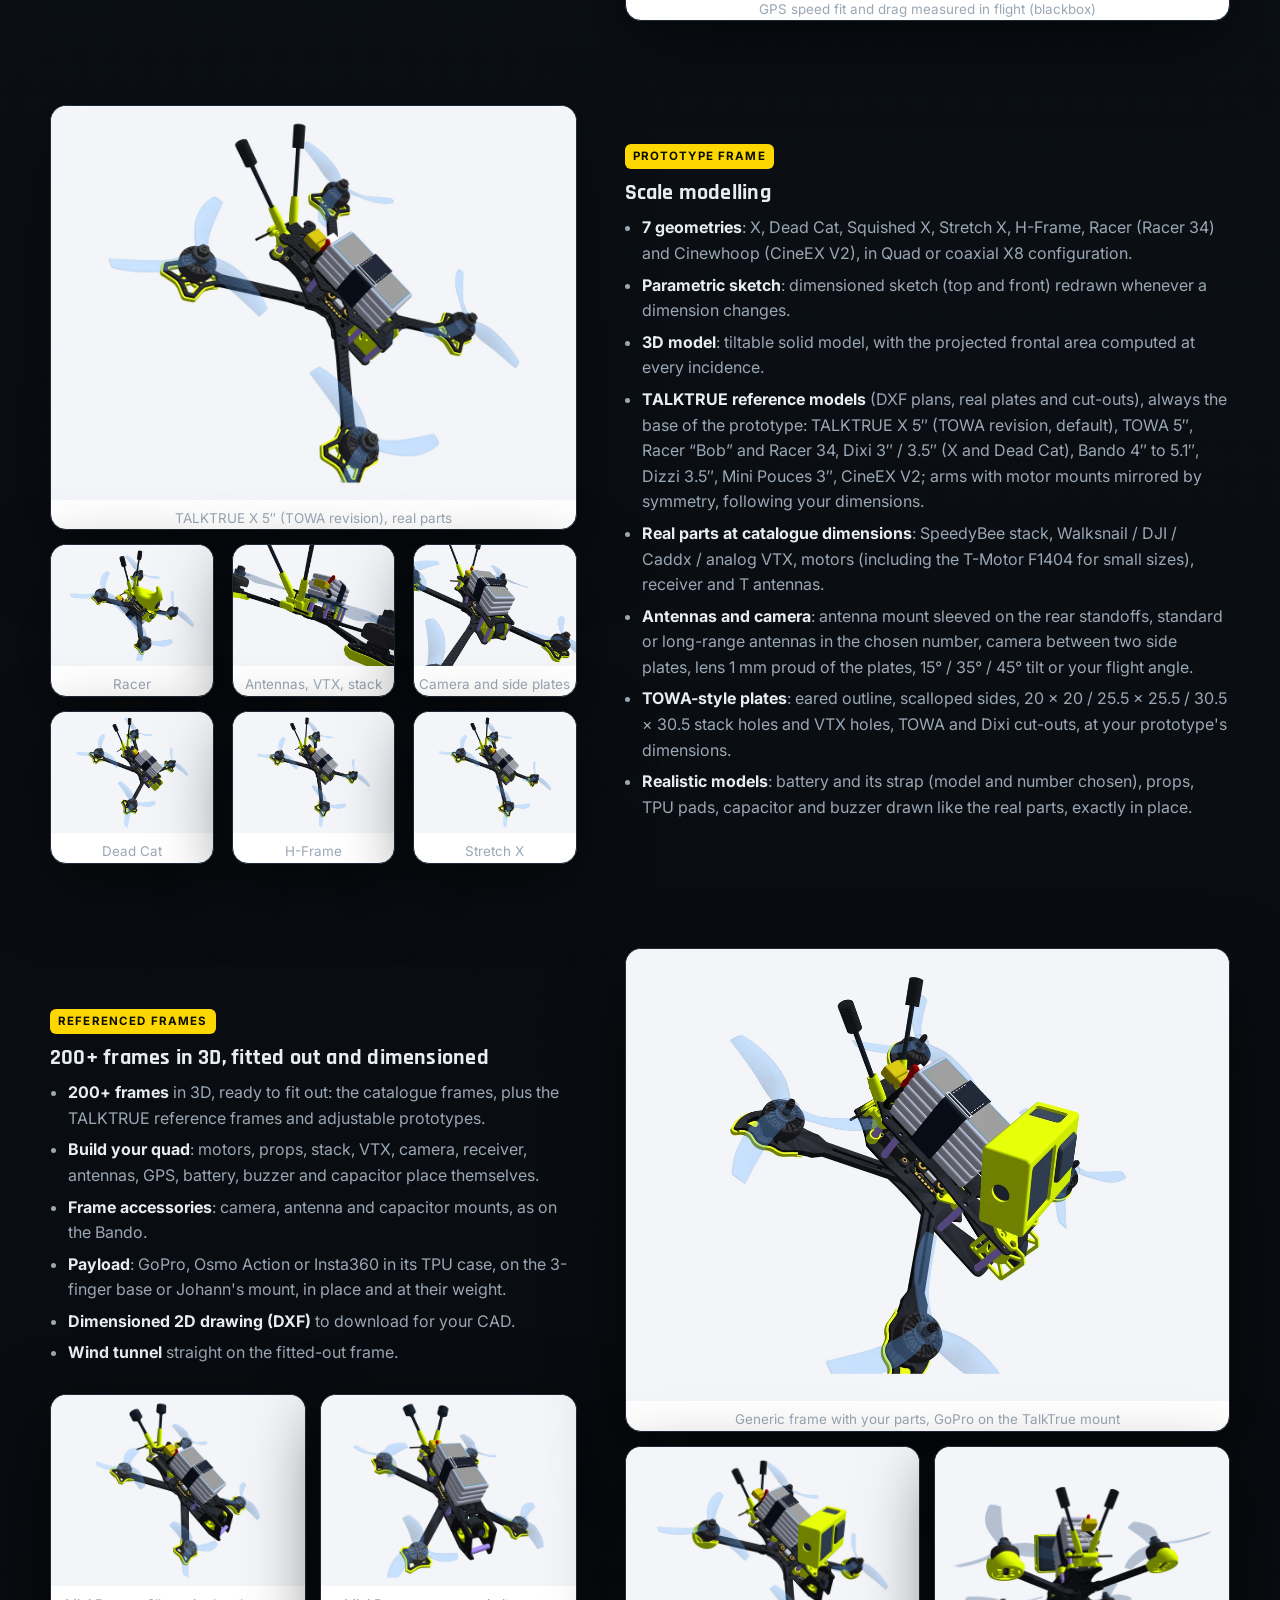
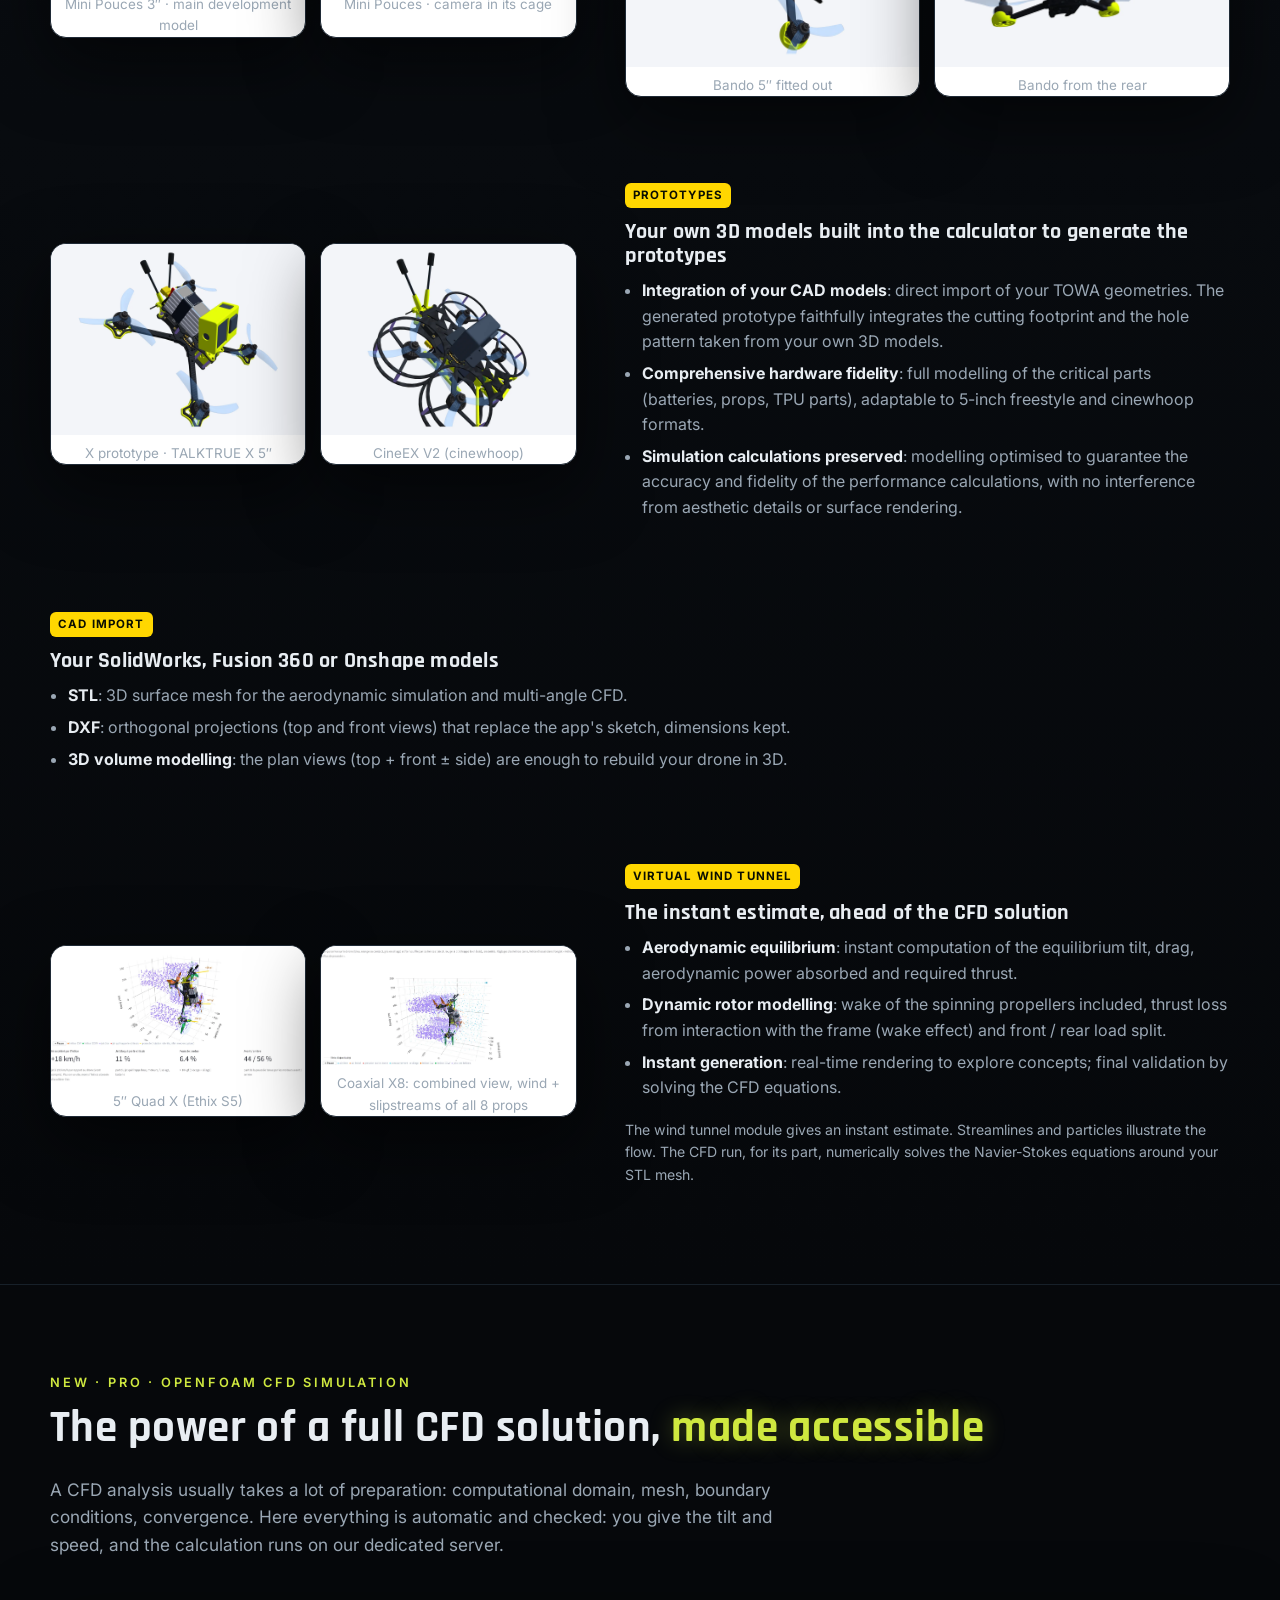
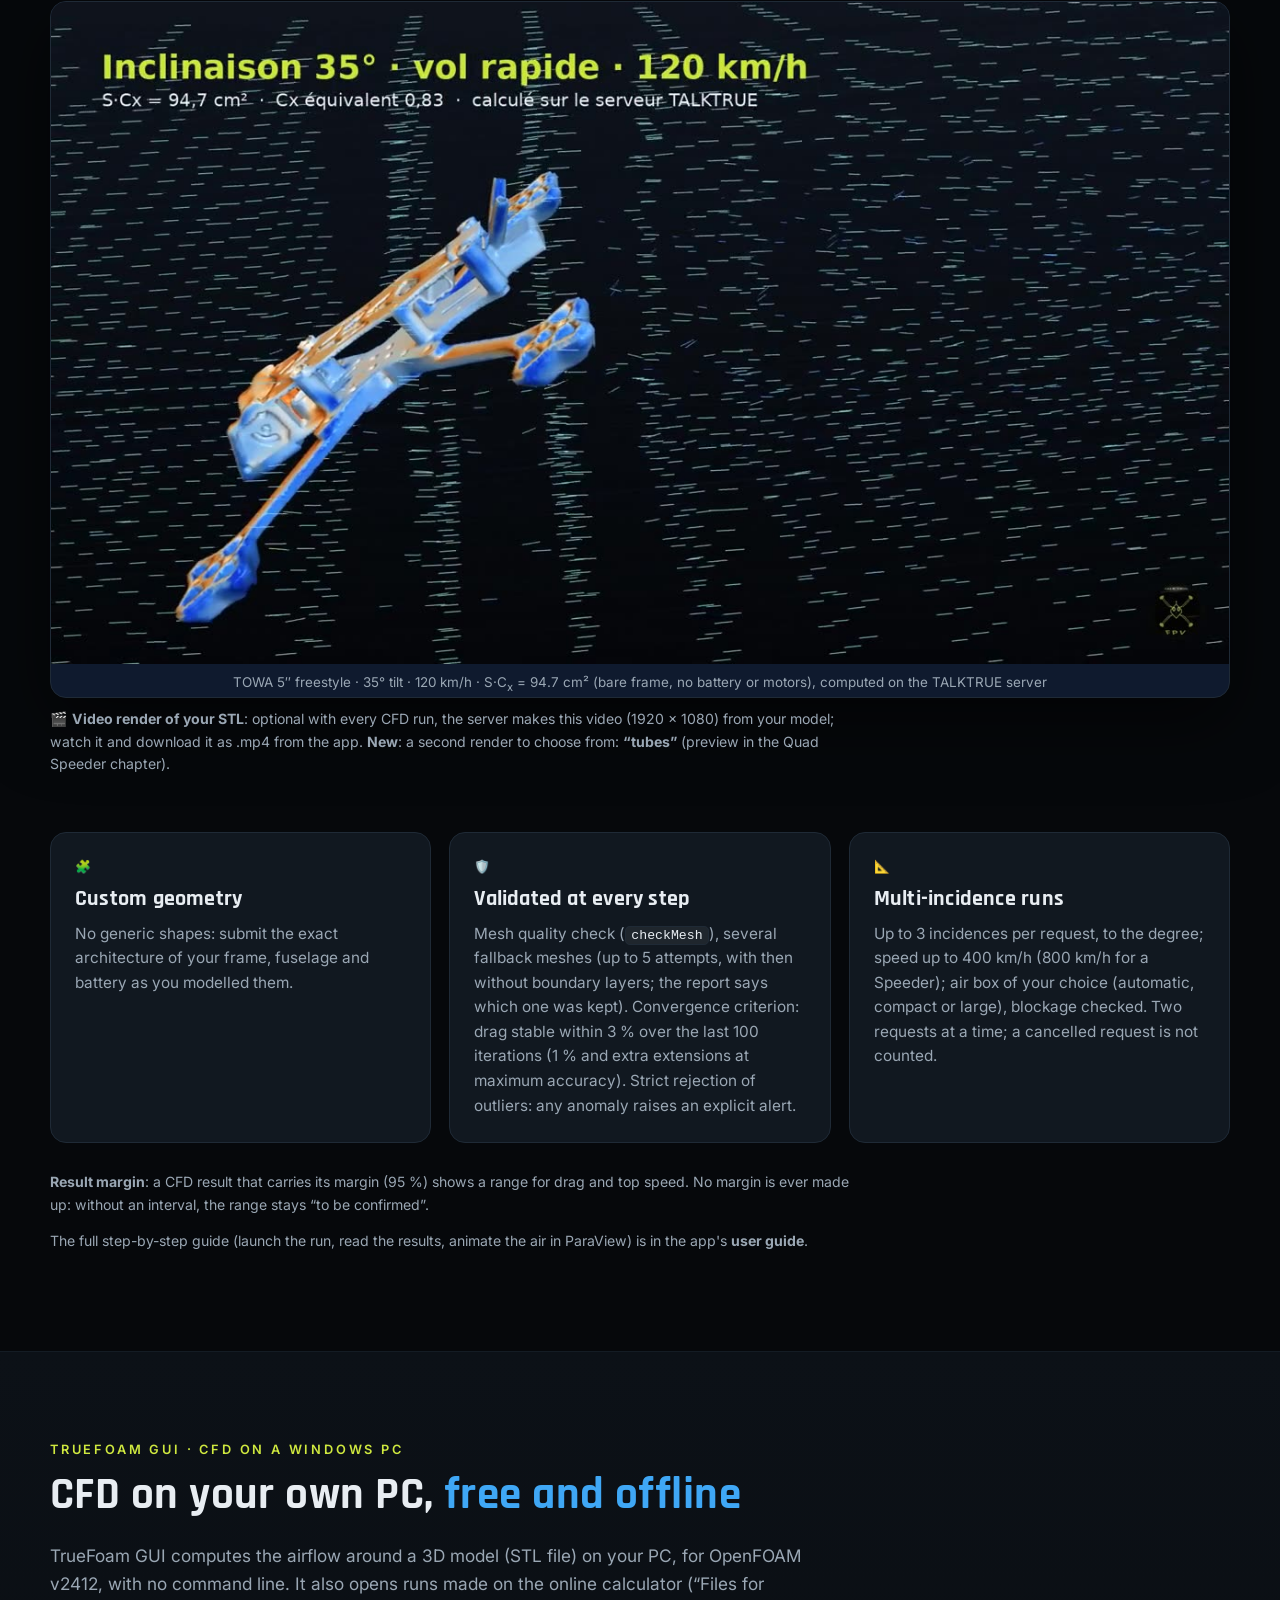
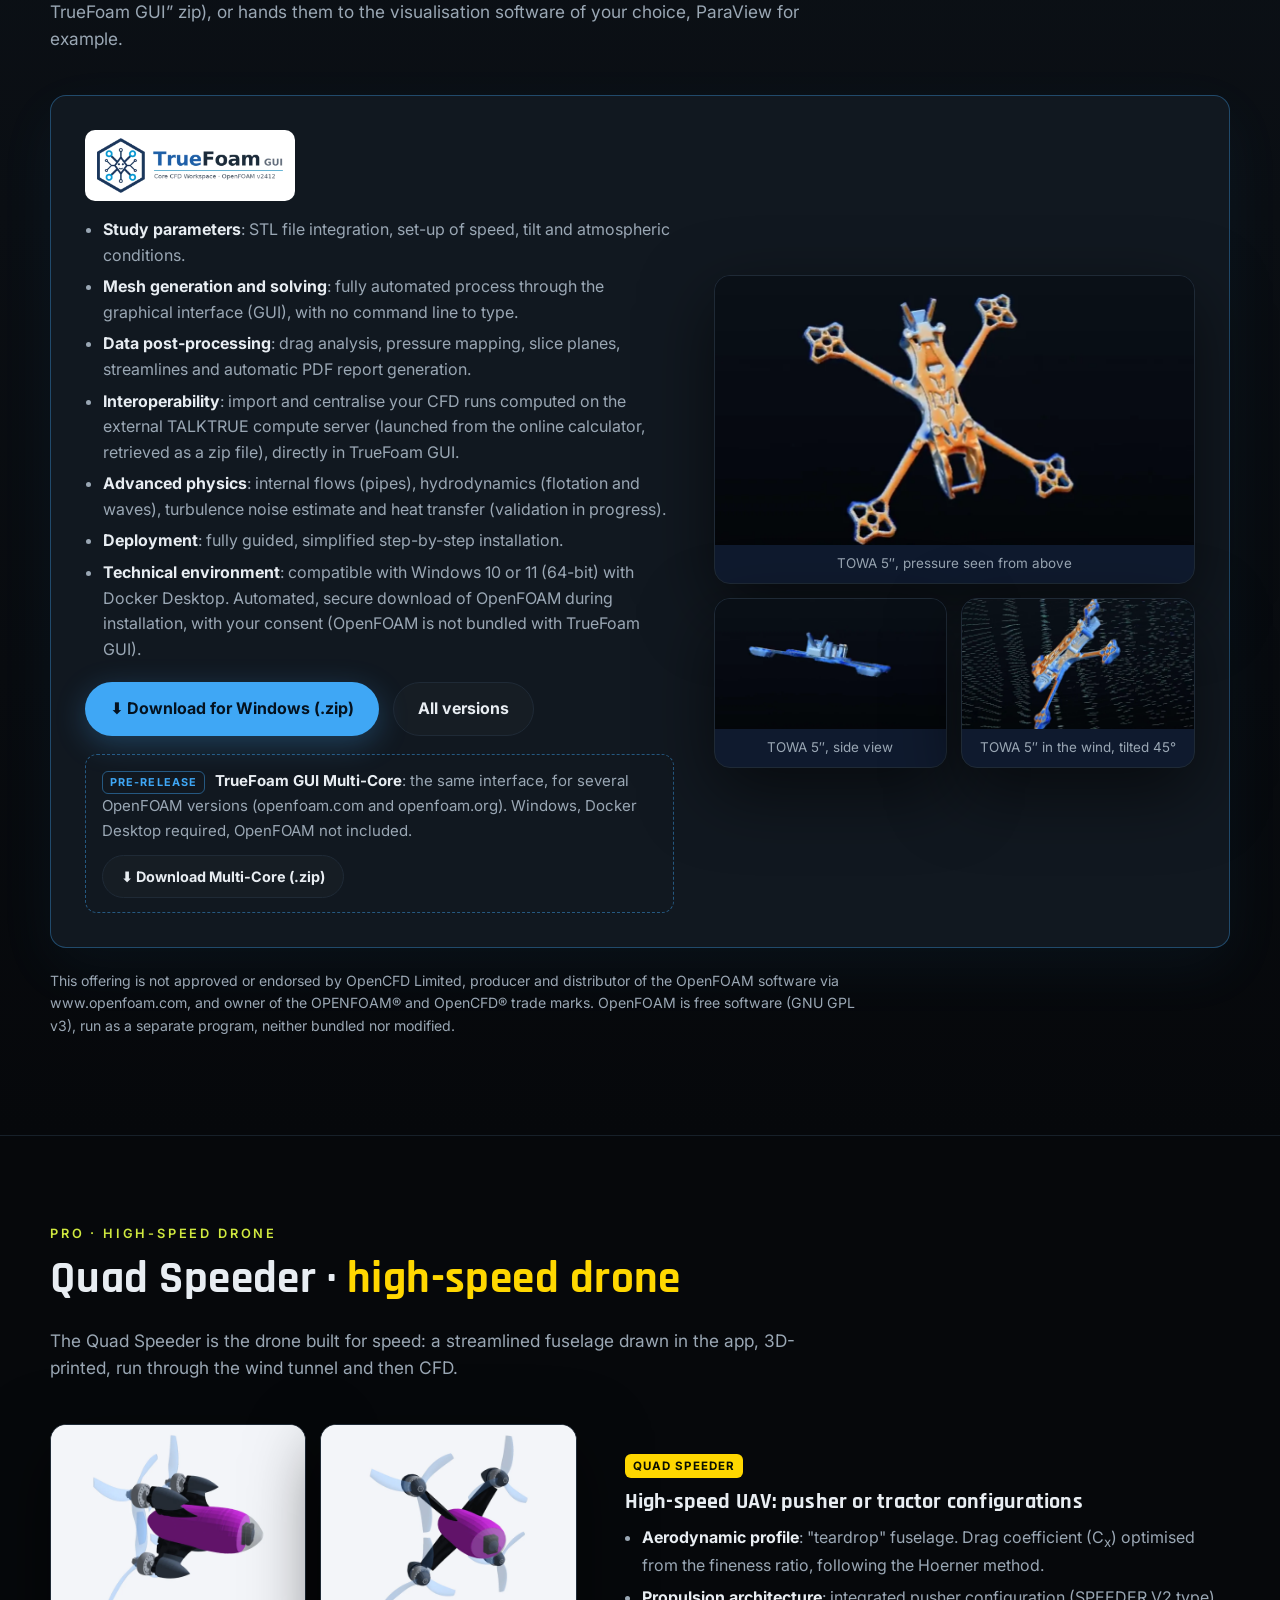
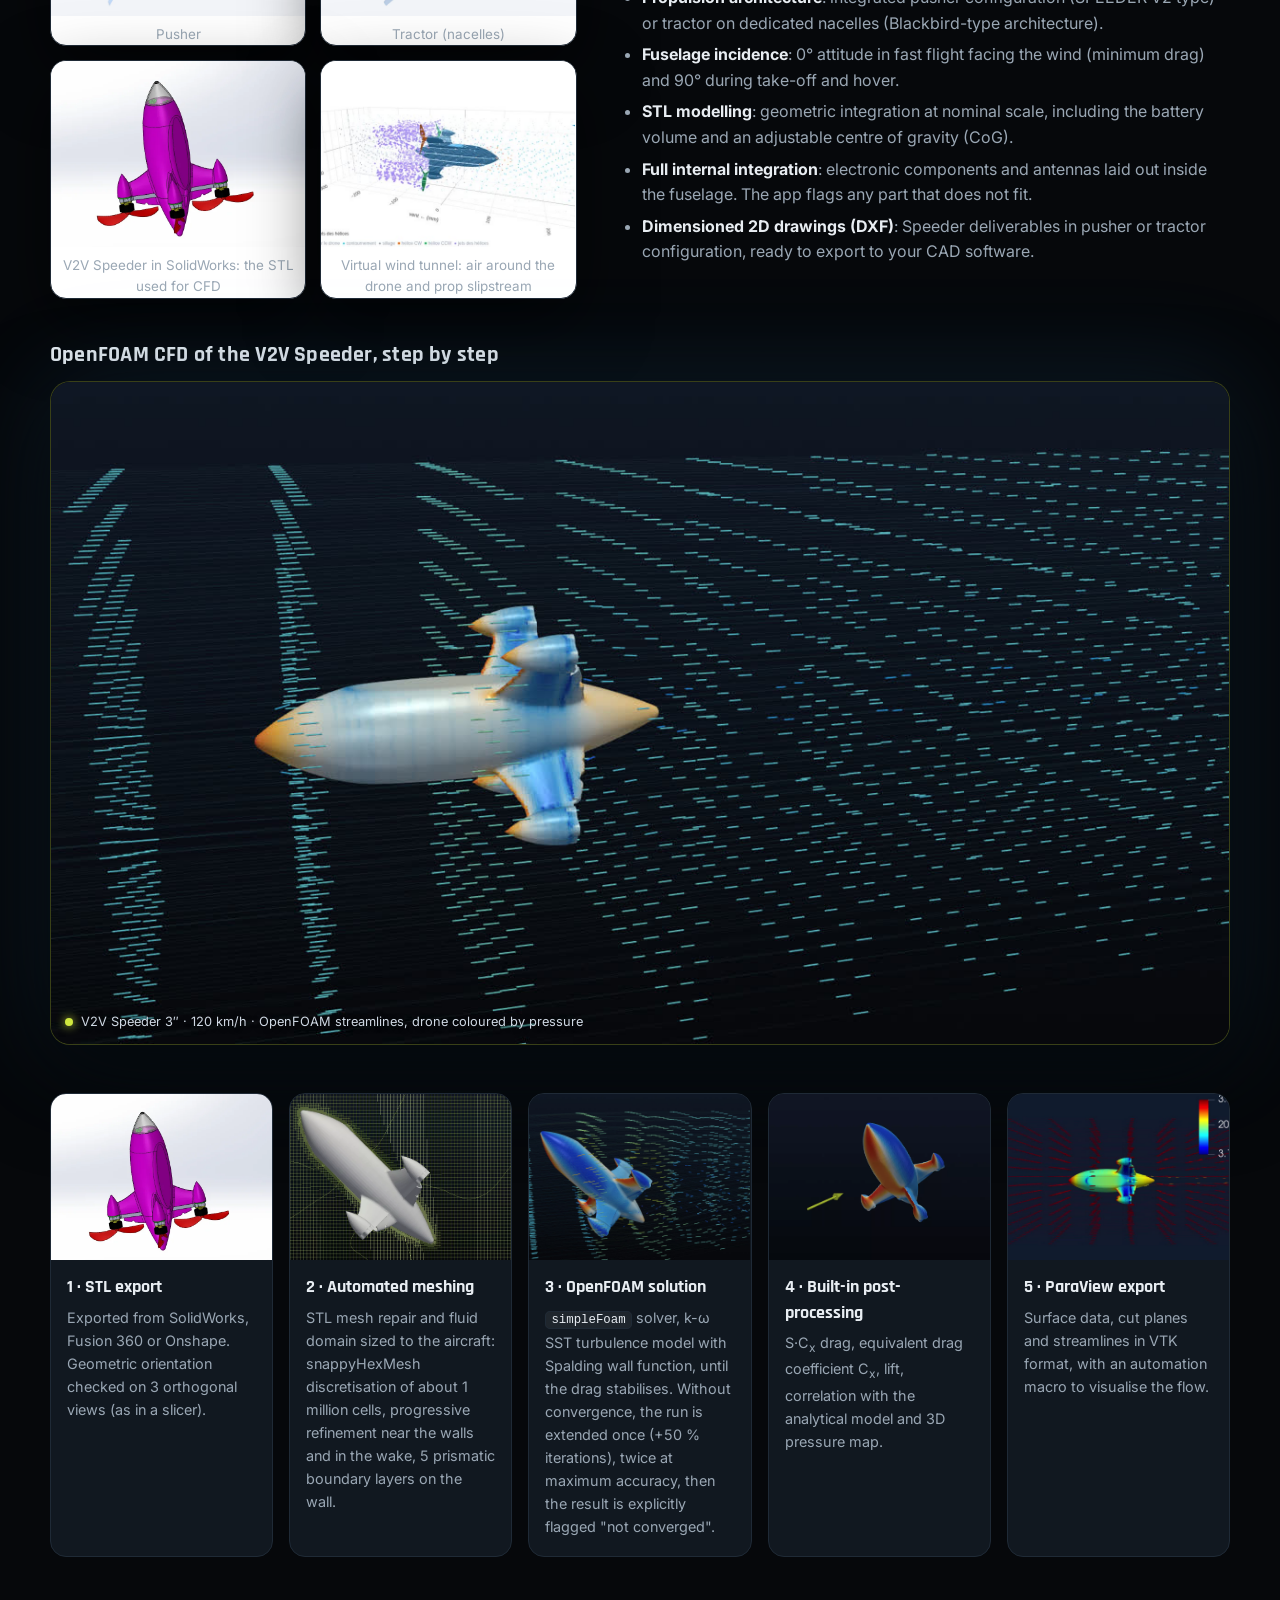
==== commit fc1877f3: "Partenaire GetFPV : logo et bannière (FR / EN)" ====
--- a/en/index.html
+++ b/en/index.html
@@ -780,7 +780,7 @@
 
 <section class="appel">
   <div class="conteneur">
-    <div style="text-align:center;margin-bottom:34px"><div style="font-size:.72em;letter-spacing:.14em;opacity:.6;margin-bottom:10px">PARTNER</div><img src="../assets/partenaires/caddx_logo_blanc.png" alt="CaddxFPV" loading="lazy" style="height:38px;width:auto;display:block;margin:0 auto"></div>
+    <div style="text-align:center;margin-bottom:34px"><div style="font-size:.72em;letter-spacing:.14em;opacity:.6;margin-bottom:22px">PARTNERS</div><div style="display:flex;justify-content:center;align-items:center;gap:48px;flex-wrap:wrap"><img src="../assets/partenaires/caddx_logo_blanc.png" alt="CaddxFPV" loading="lazy" style="height:38px;width:auto;display:block"><img src="../assets/partenaires/getfpv_logo_blanc.svg" alt="GetFPV" loading="lazy" style="height:64px;width:auto;display:block"></div></div>
     <h2>From idea to flight, losing nothing on the way</h2>
     <p>Pick your parts, read your speed, compare in your garage, then buy shop by shop.</p>
     <a class="bouton principal" href="https://talktrue-simulateur-performences-v4.streamlit.app/">🚀 Start for free</a>
@@ -792,6 +792,7 @@
     <span class="badge">Partner</span>
     <h2>Partners</h2>
     <a rel="sponsored" href="https://www.awin1.com/cread.php?s=4781771&amp;v=109352&amp;q=547742&amp;r=3158766"><img src="https://www.awin1.com/cshow.php?s=4781771&amp;v=109352&amp;q=547742&amp;r=3158766" border="0" alt="CaddxFPV" loading="lazy" style="max-width:100%;height:auto"></a>
+    <div style="margin-top:18px"><a rel="sponsored" href="https://www.getfpv.com/?afid=qtnYAWpoZI6MF26f&amp;referring_service=lien"><img src="../assets/partenaires/getfpv_banniere.webp" alt="GetFPV" loading="lazy" style="display:block;margin:0 auto;max-width:100%;width:728px;height:auto;border-radius:6px"></a></div>
     <p style="font-size:.85em;opacity:.75;margin-top:.8em">Affiliate links: some purchase links earn TalkTrue FPV a small commission, at no extra cost to you. <a href="https://talktrue-simulateur-performences-v4.streamlit.app/Mentions_l%C3%A9gales">Legal notice (French)</a></p>
   </div>
 </section>
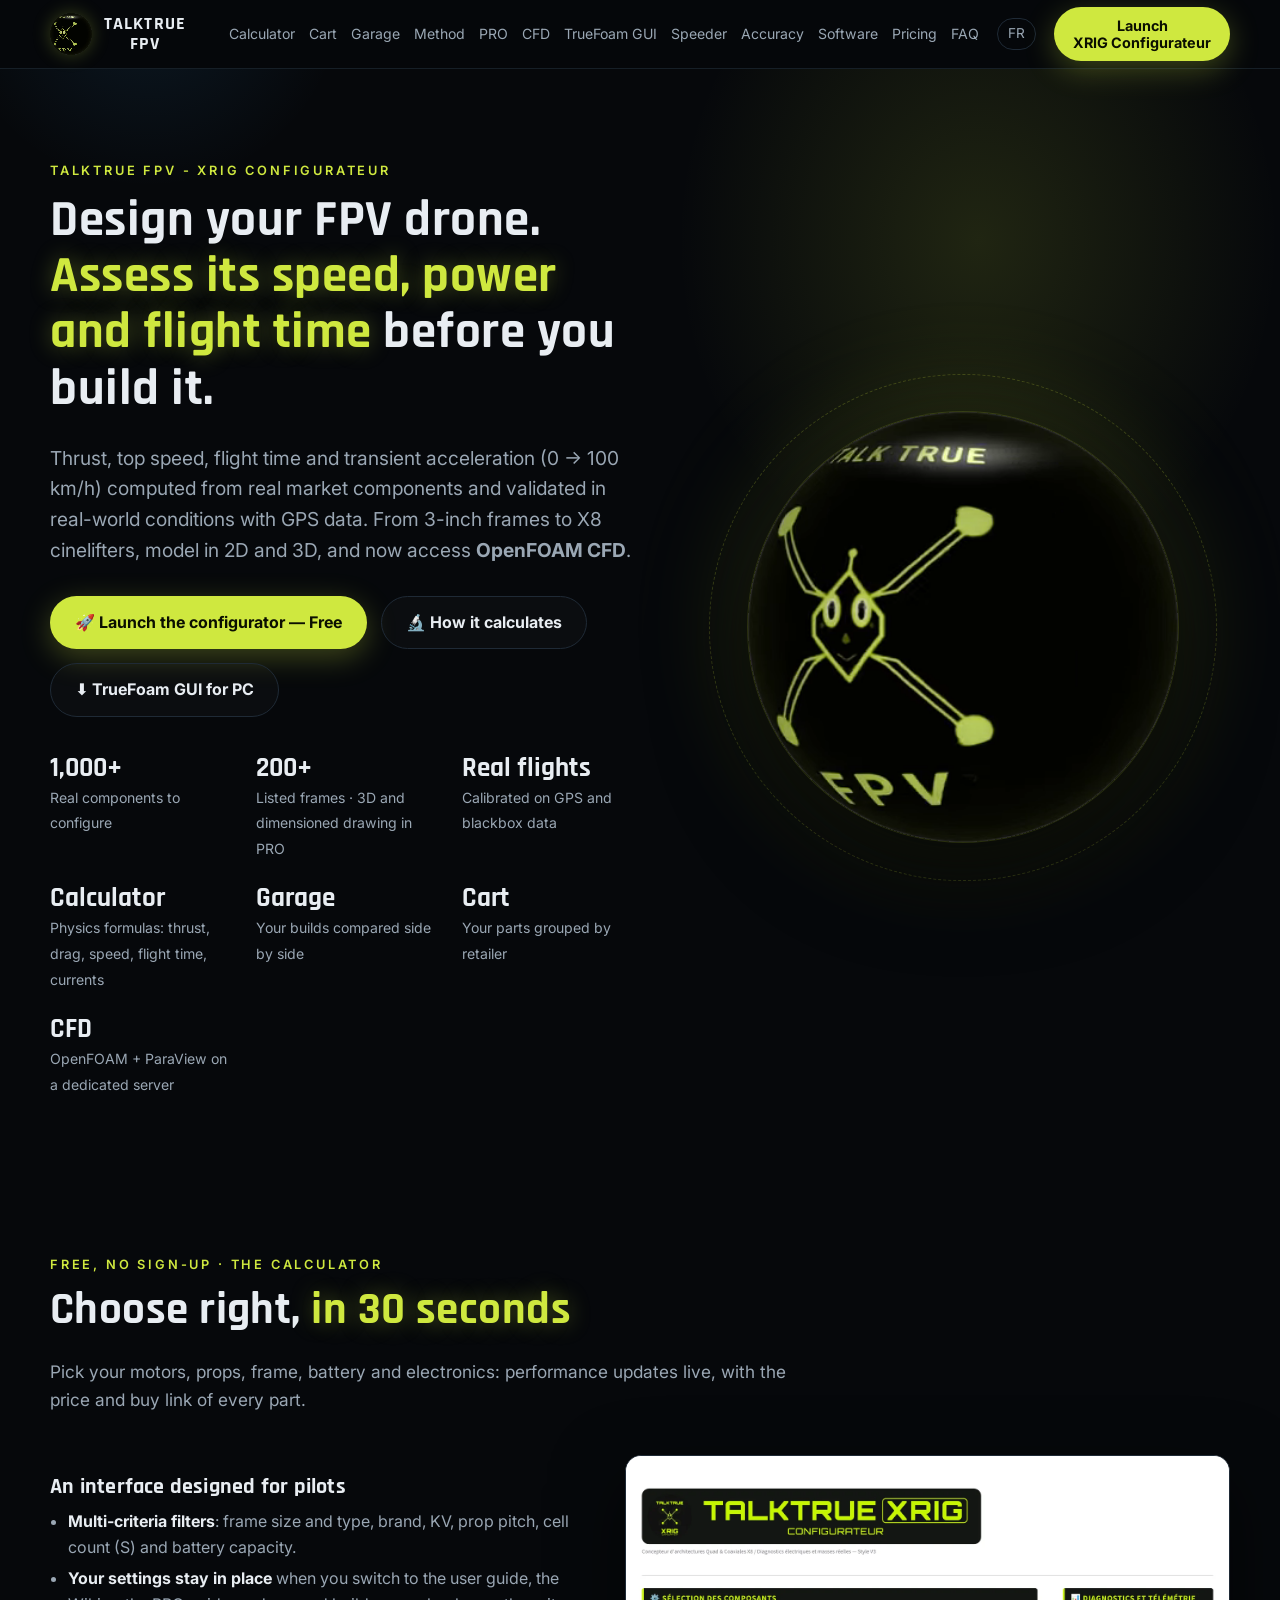
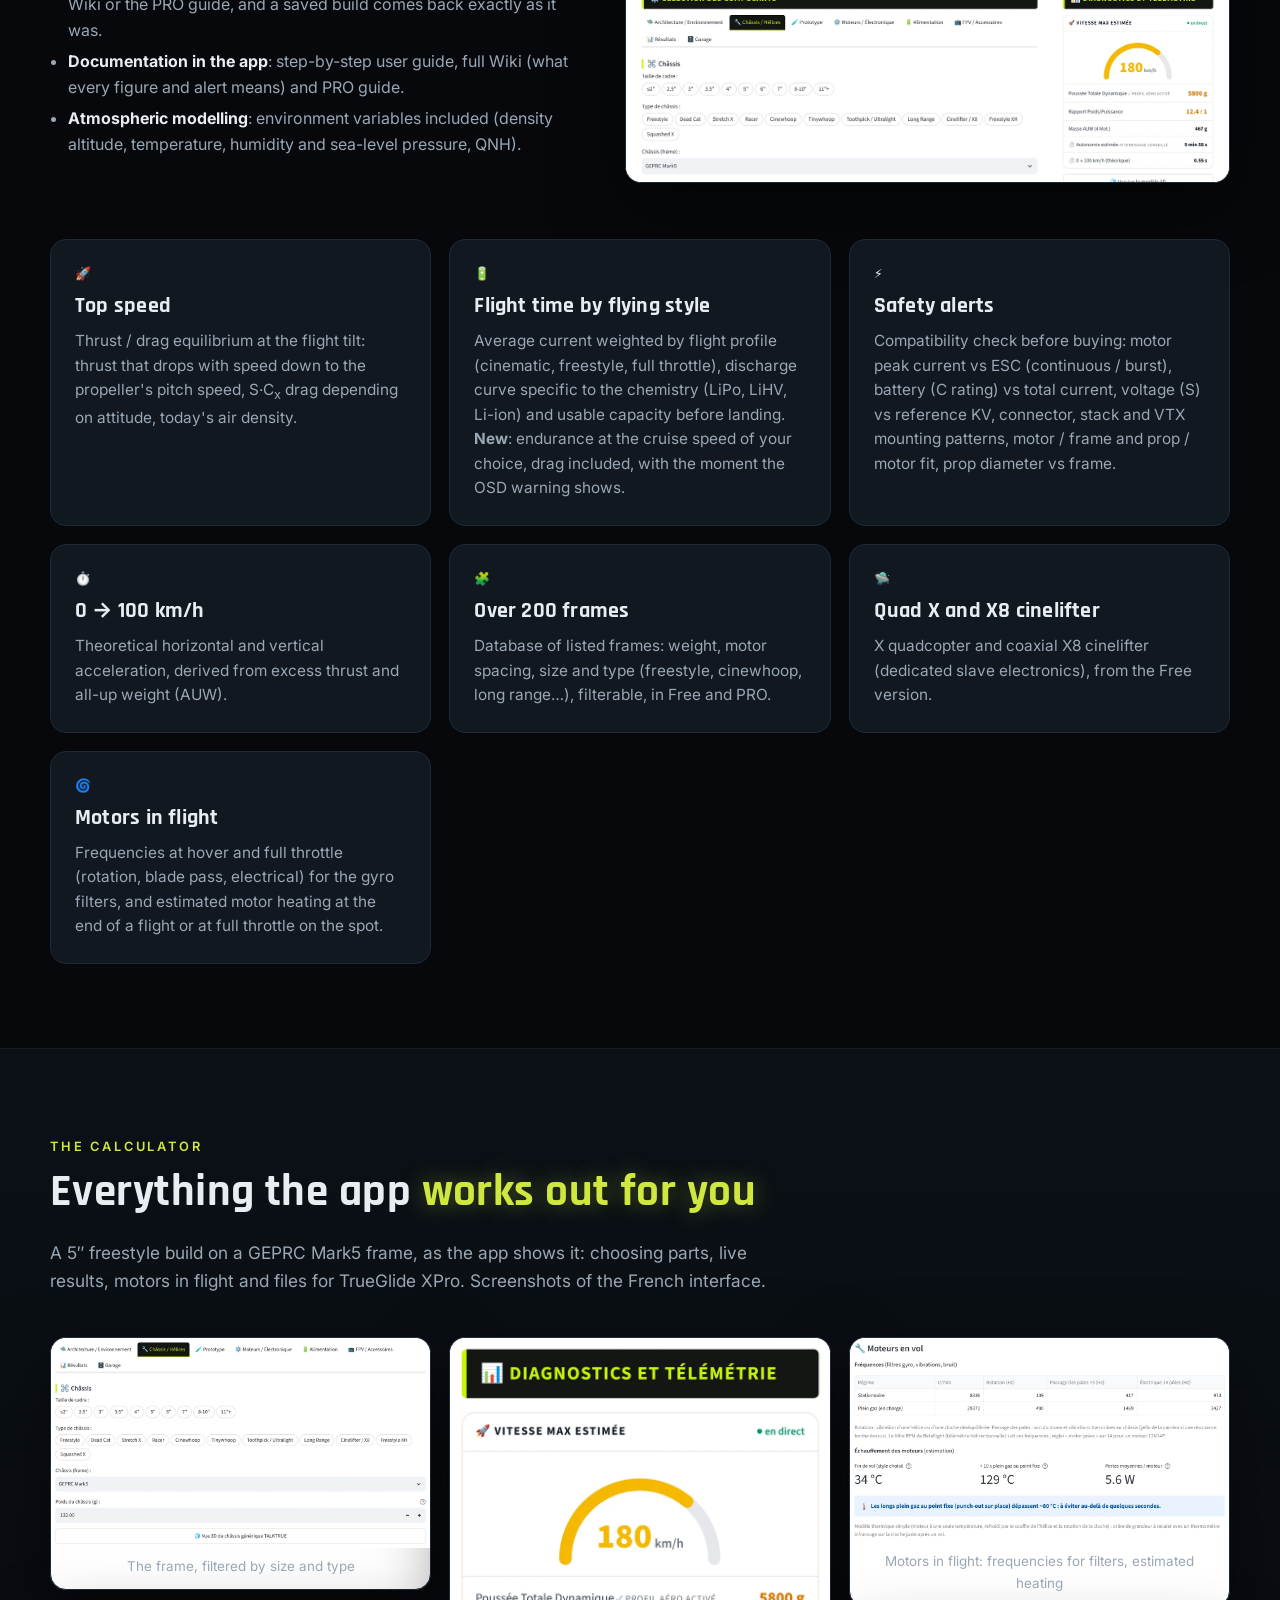
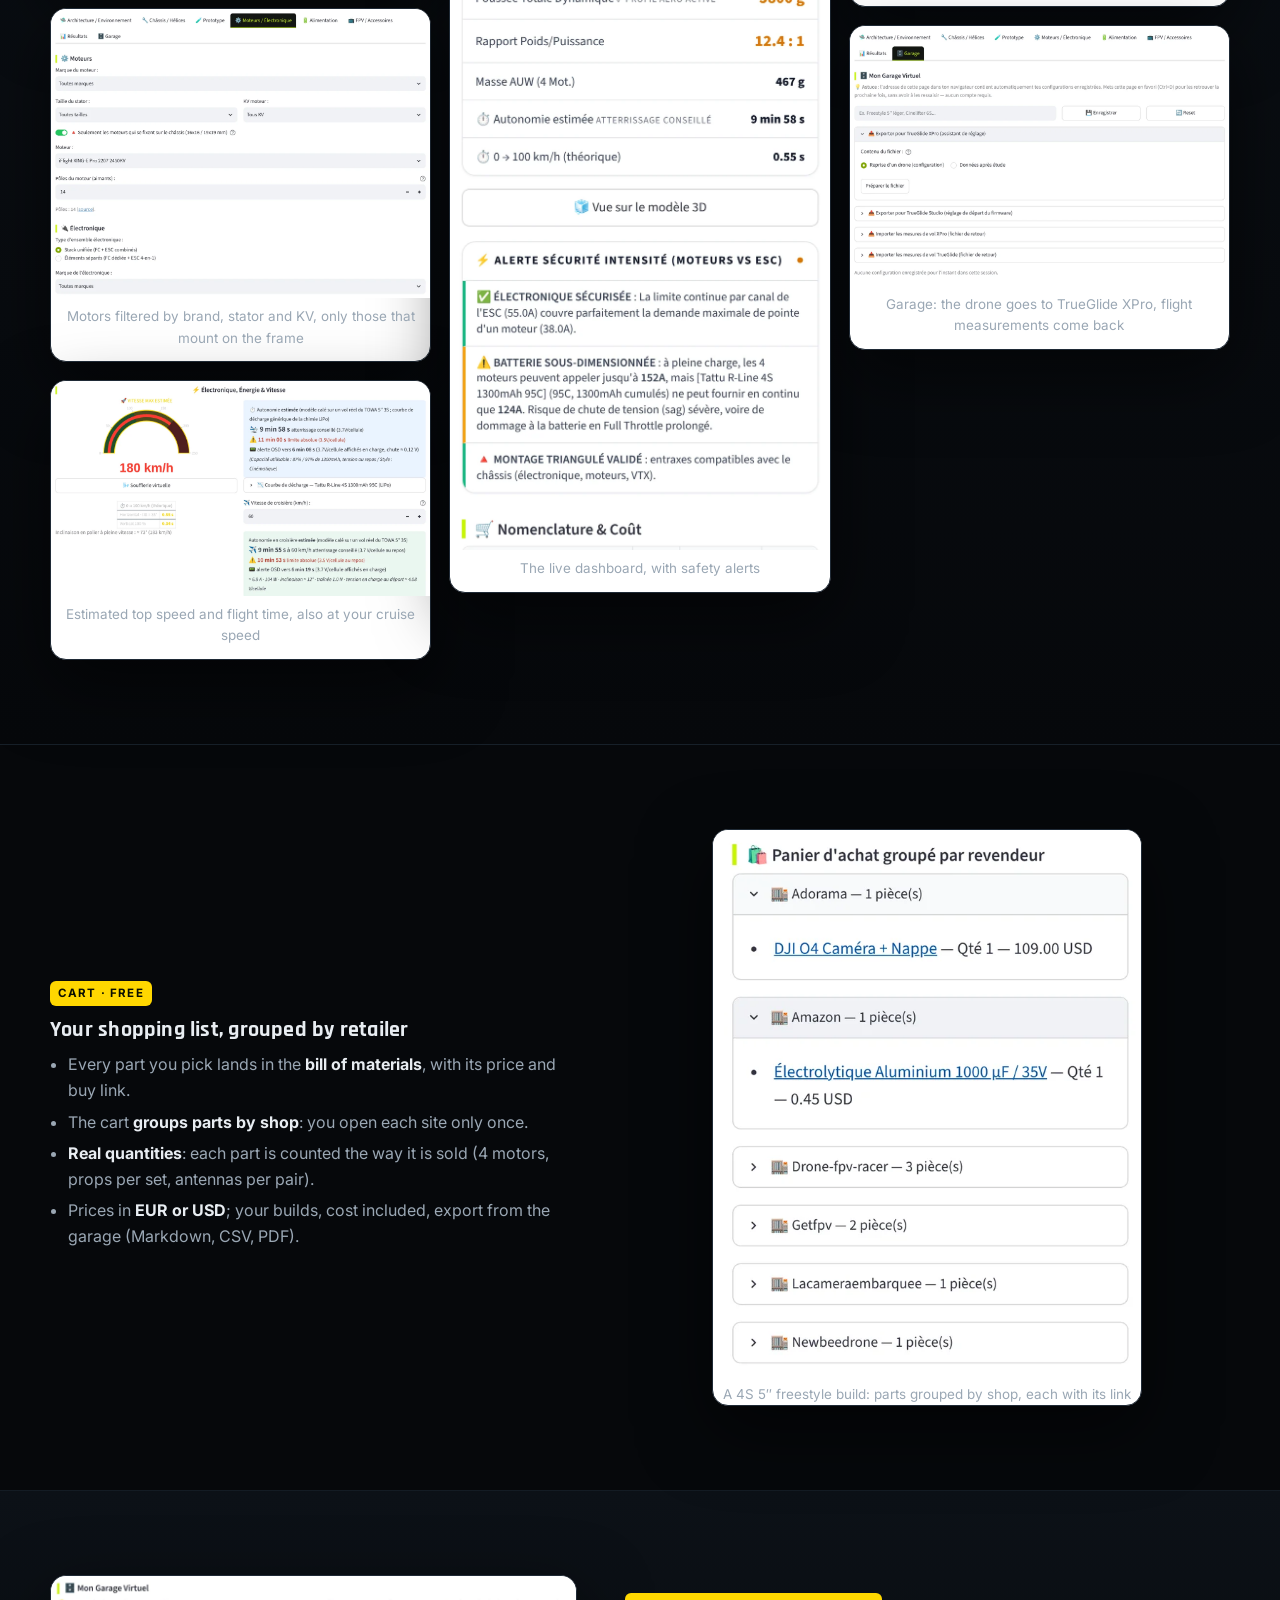
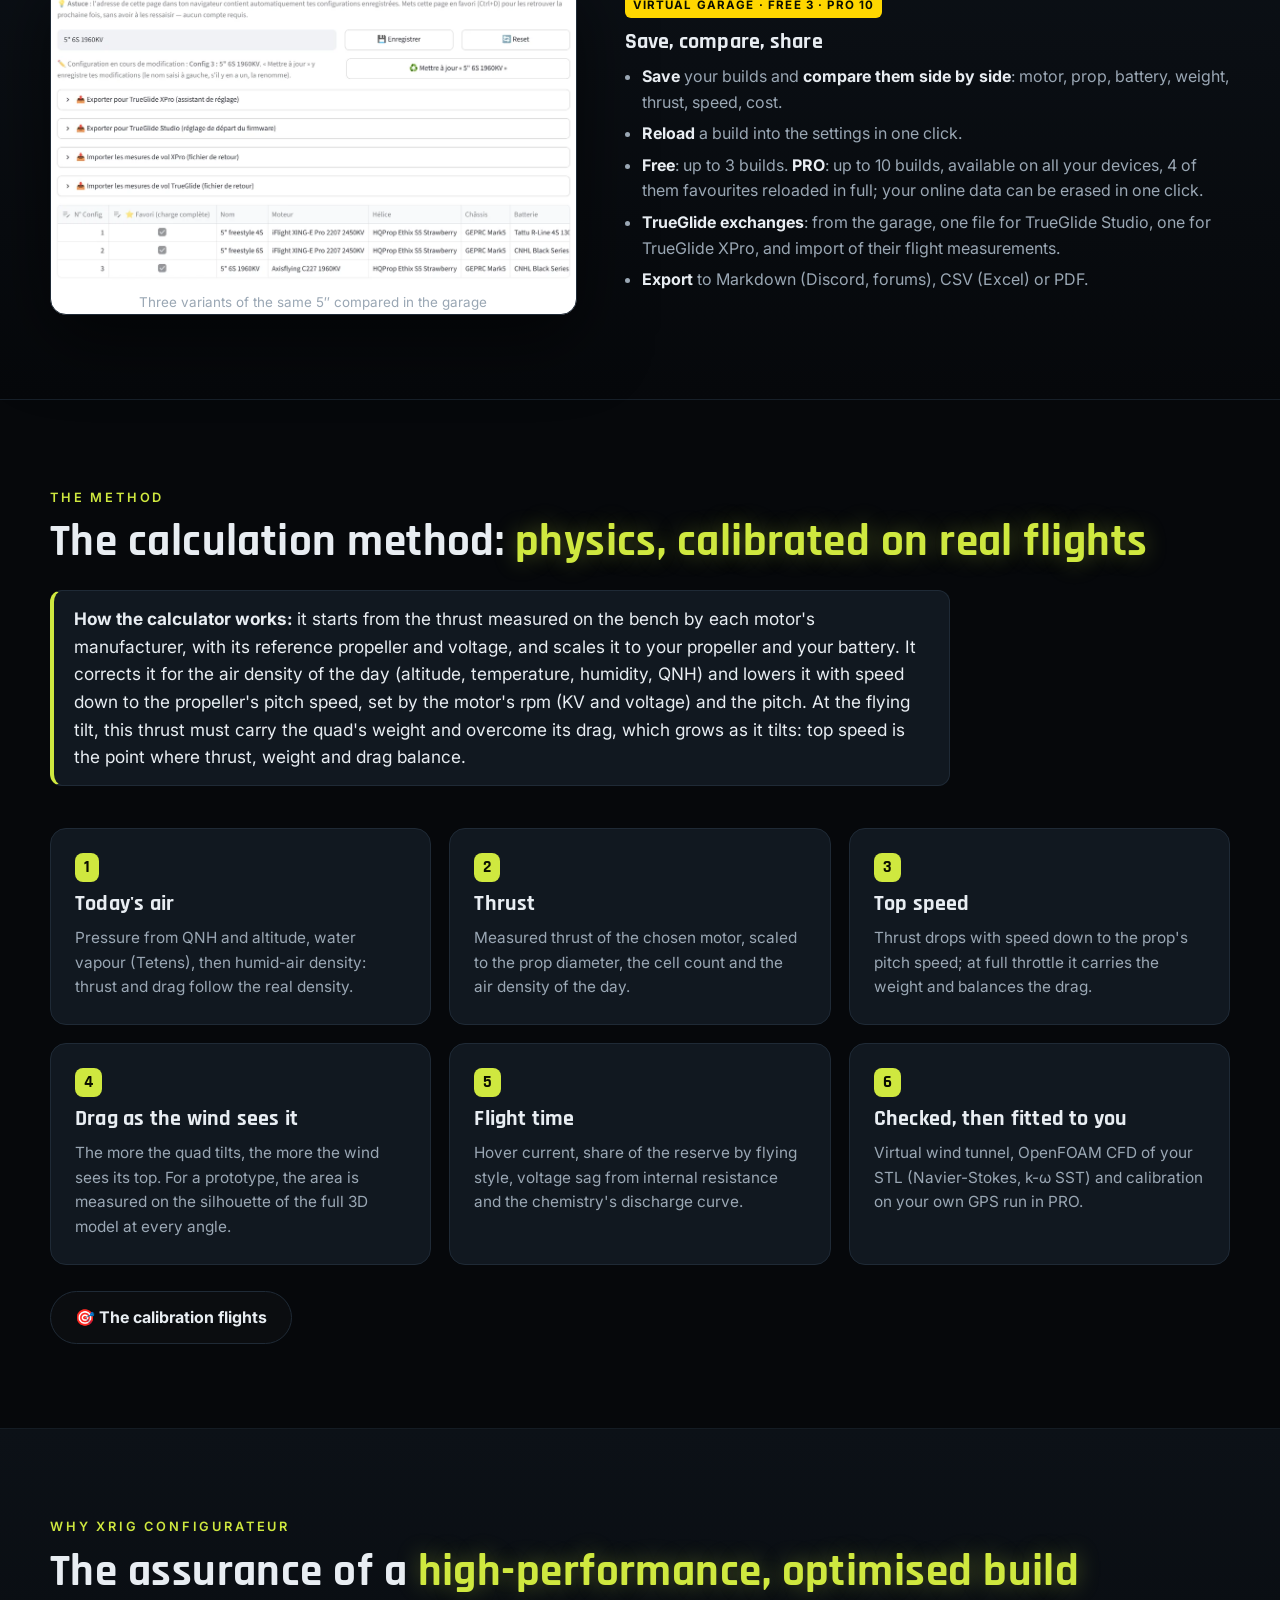
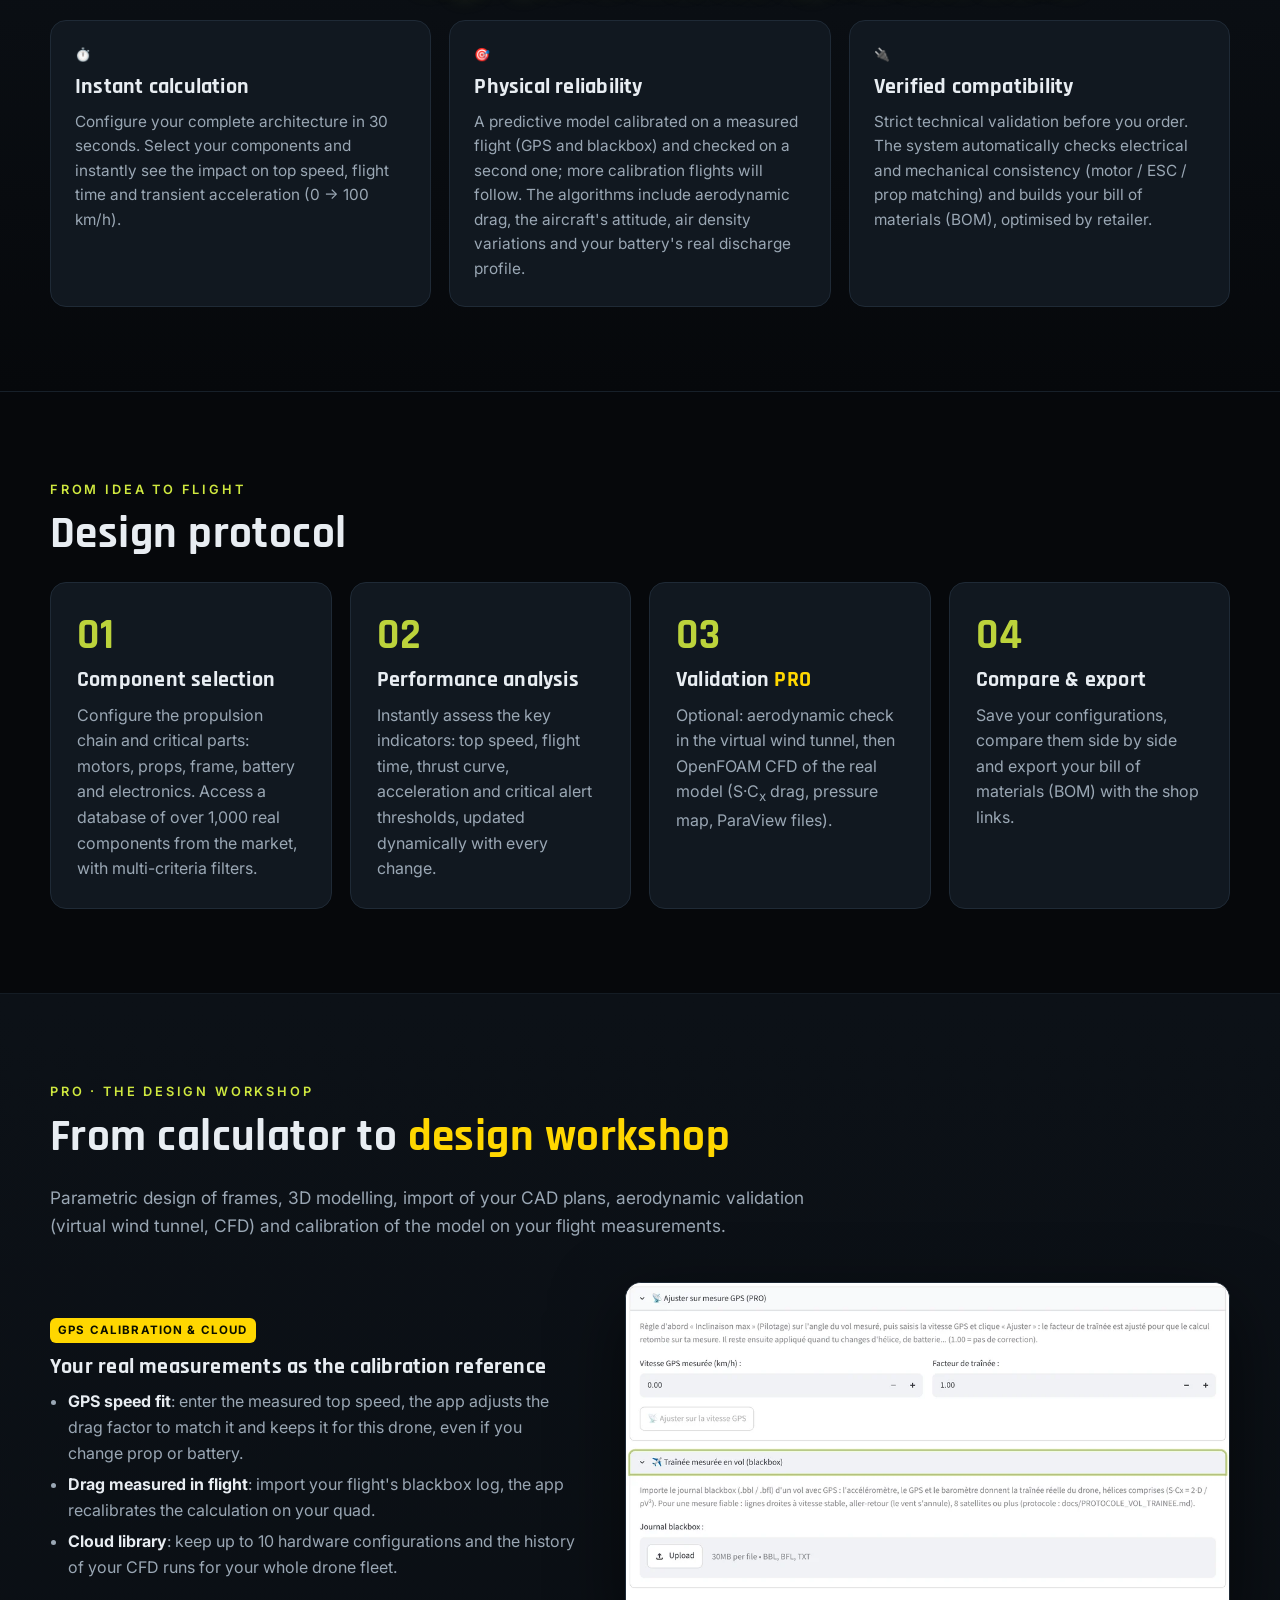
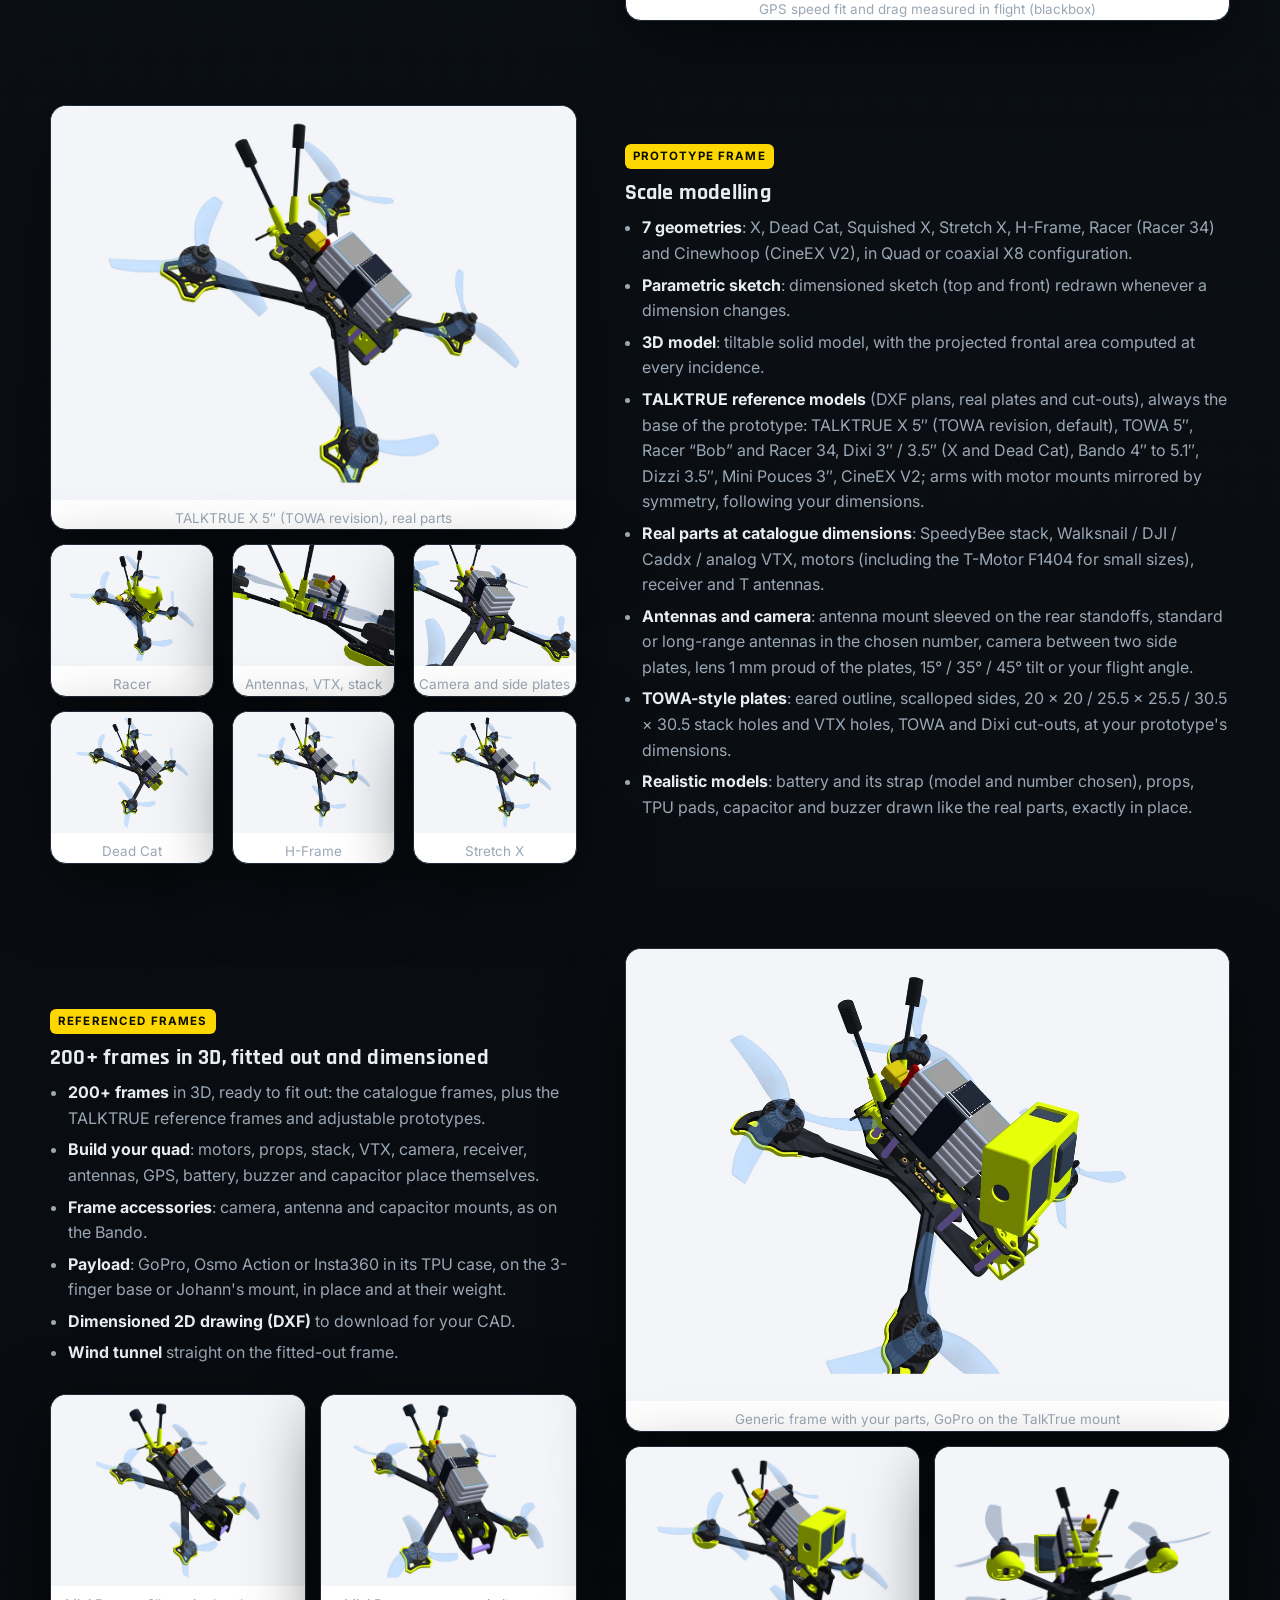
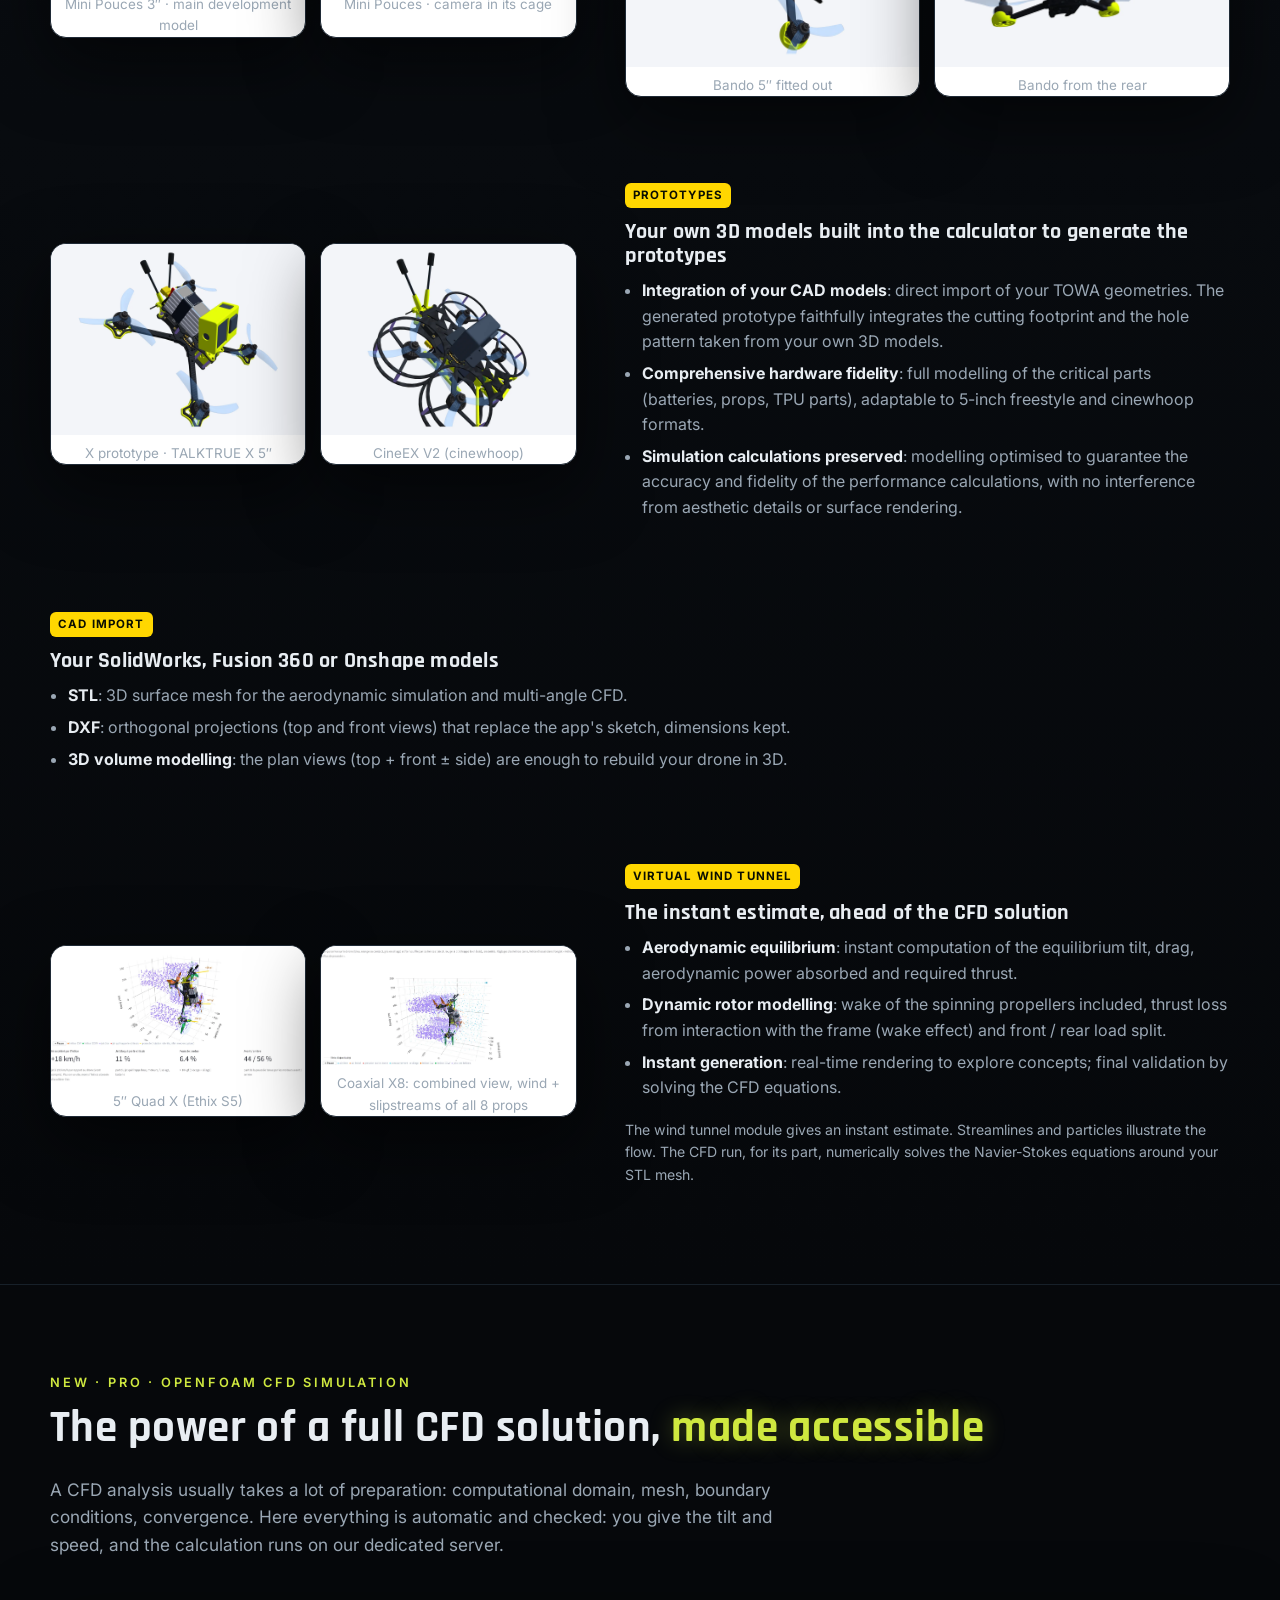
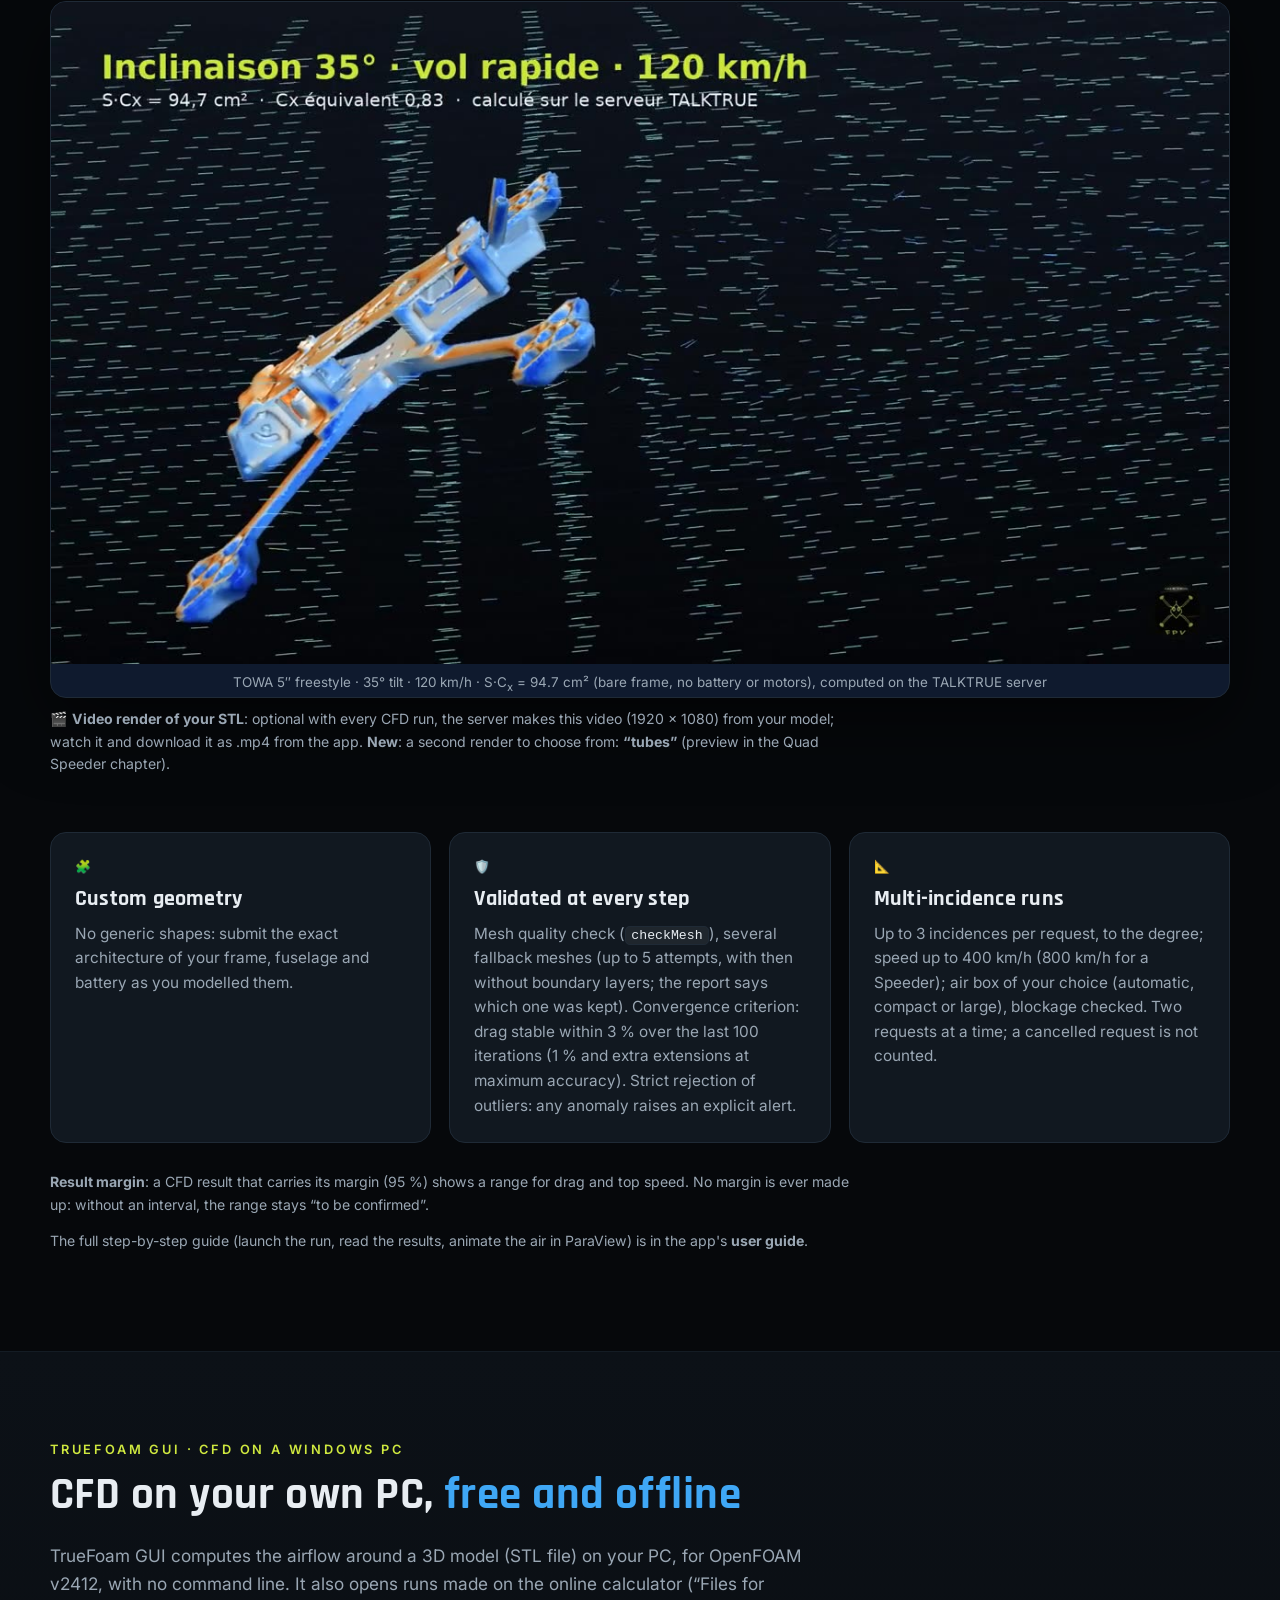
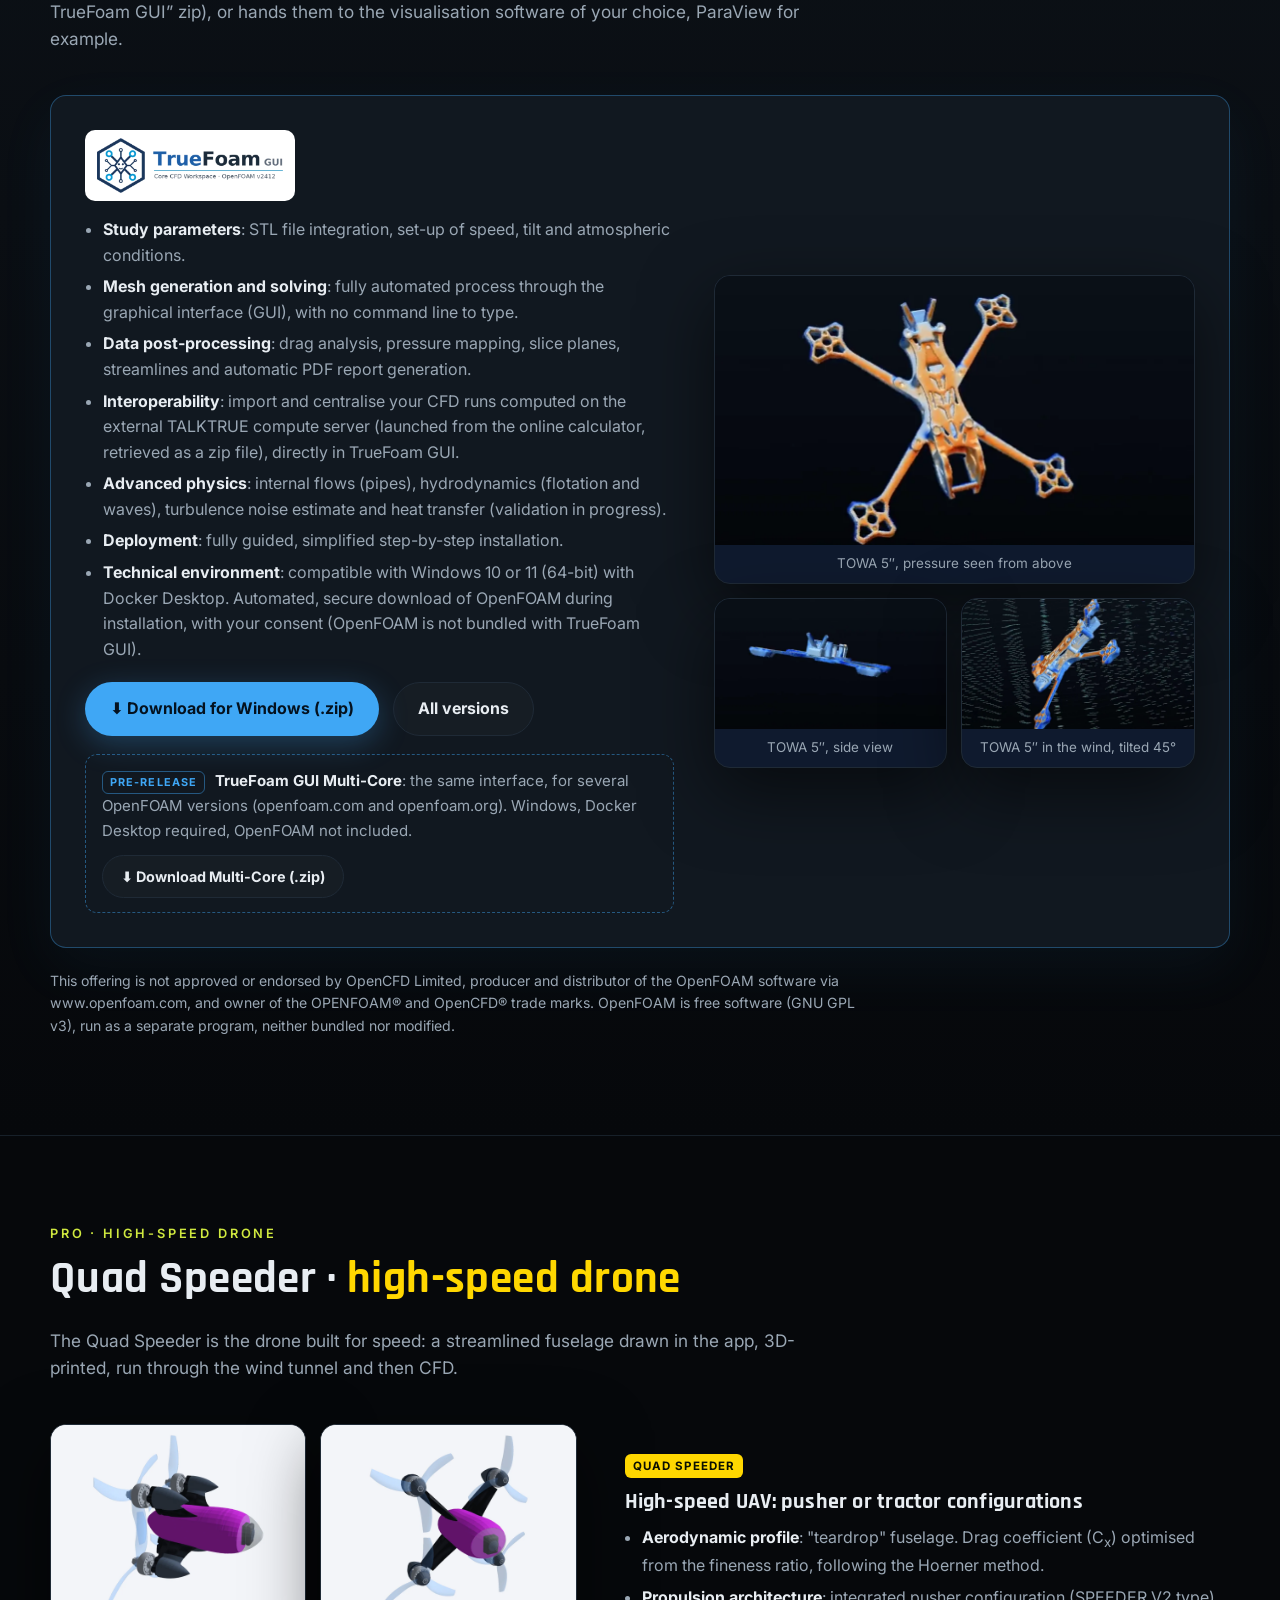
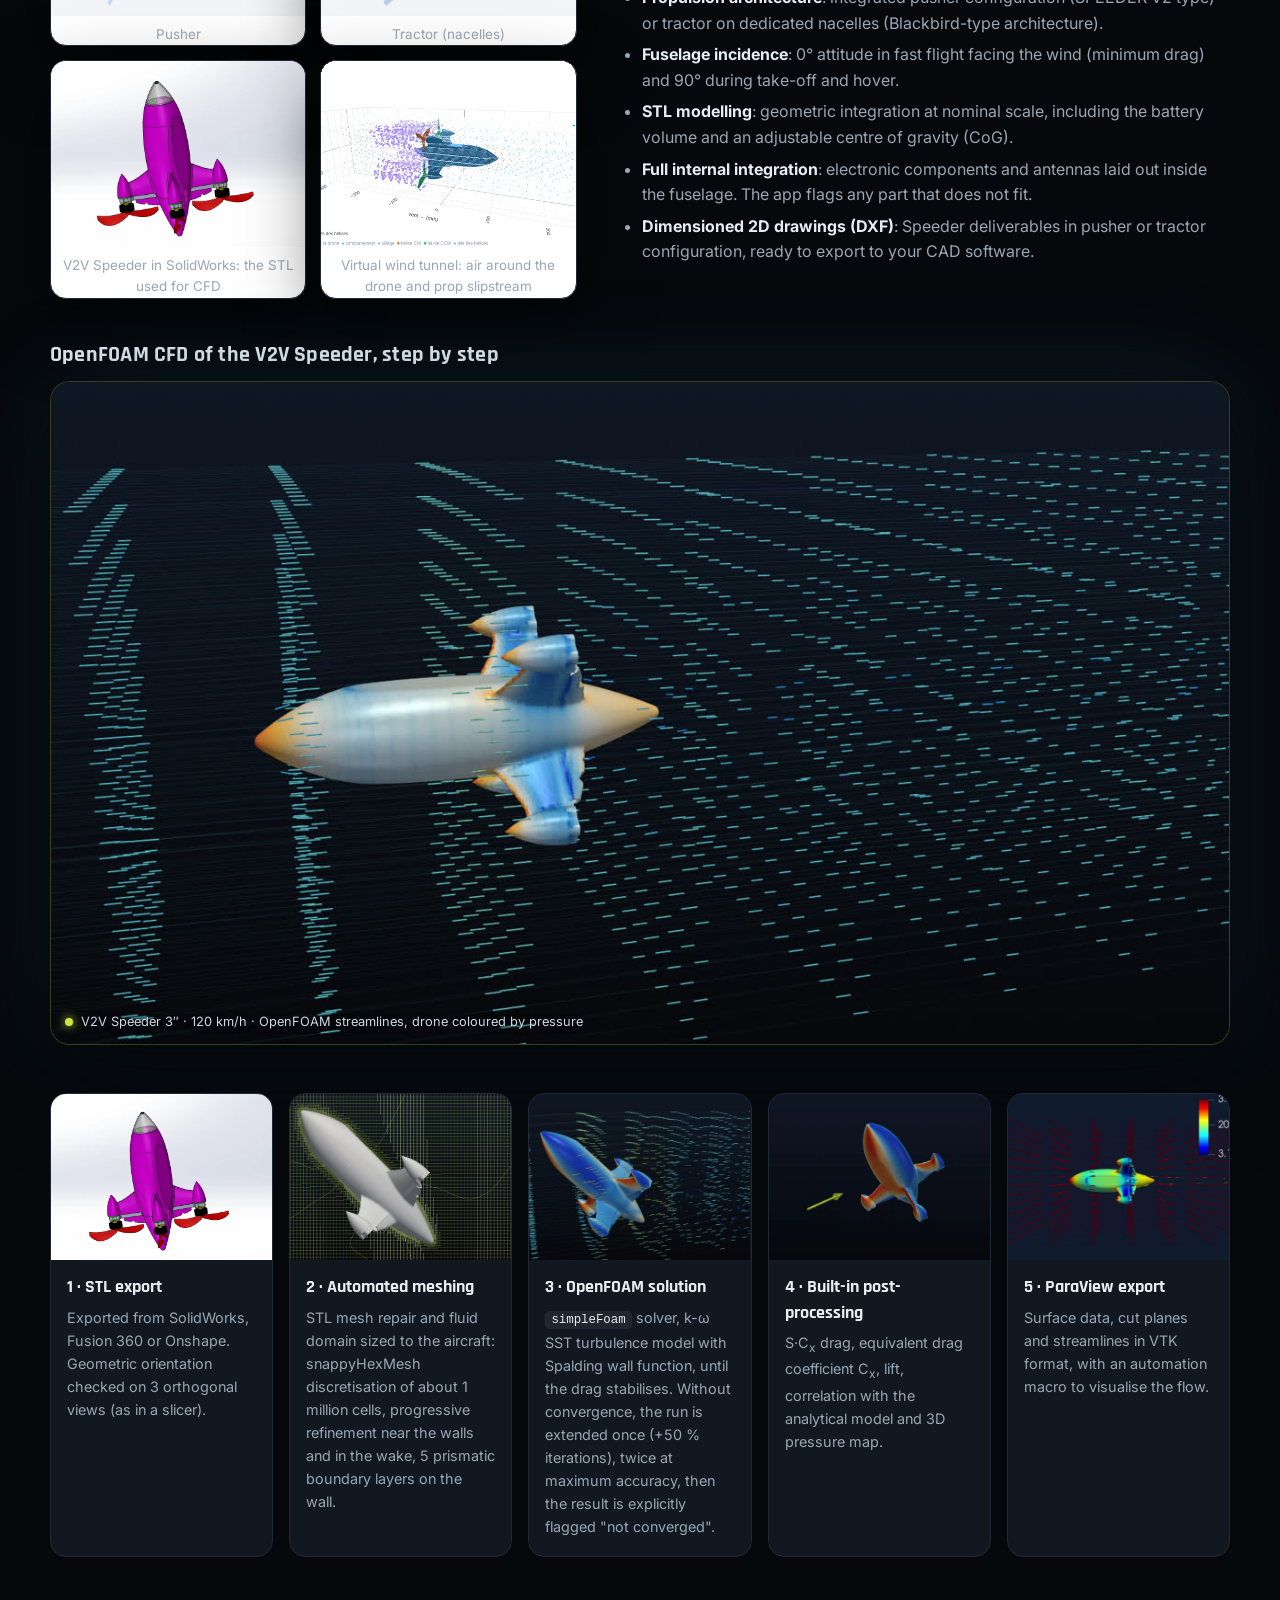
==== commit a40bcb86: "Partenaires : bannière CaddxFPV à la largeur de GetFPV (FR / EN)" ====
--- a/en/index.html
+++ b/en/index.html
@@ -791,7 +791,7 @@
   <div class="conteneur" style="text-align:center">
     <span class="badge">Partner</span>
     <h2>Partners</h2>
-    <a rel="sponsored" href="https://www.awin1.com/cread.php?s=4781771&amp;v=109352&amp;q=547742&amp;r=3158766"><img src="https://www.awin1.com/cshow.php?s=4781771&amp;v=109352&amp;q=547742&amp;r=3158766" border="0" alt="CaddxFPV" loading="lazy" style="max-width:100%;height:auto"></a>
+        <a rel="sponsored" href="https://www.awin1.com/cread.php?s=4781771&amp;v=109352&amp;q=547742&amp;r=3158766"><img src="https://www.awin1.com/cshow.php?s=4781771&amp;v=109352&amp;q=547742&amp;r=3158766" border="0" alt="CaddxFPV" loading="lazy" style="display:block;margin:0 auto;max-width:100%;width:728px;height:auto;border-radius:6px"></a>
     <div style="margin-top:18px"><a rel="sponsored" href="https://www.getfpv.com/?afid=qtnYAWpoZI6MF26f&amp;referring_service=lien"><img src="../assets/partenaires/getfpv_banniere.webp" alt="GetFPV" loading="lazy" style="display:block;margin:0 auto;max-width:100%;width:728px;height:auto;border-radius:6px"></a></div>
     <p style="font-size:.85em;opacity:.75;margin-top:.8em">Affiliate links: some purchase links earn TalkTrue FPV a small commission, at no extra cost to you. <a href="https://talktrue-simulateur-performences-v4.streamlit.app/Mentions_l%C3%A9gales">Legal notice (French)</a></p>
   </div>
